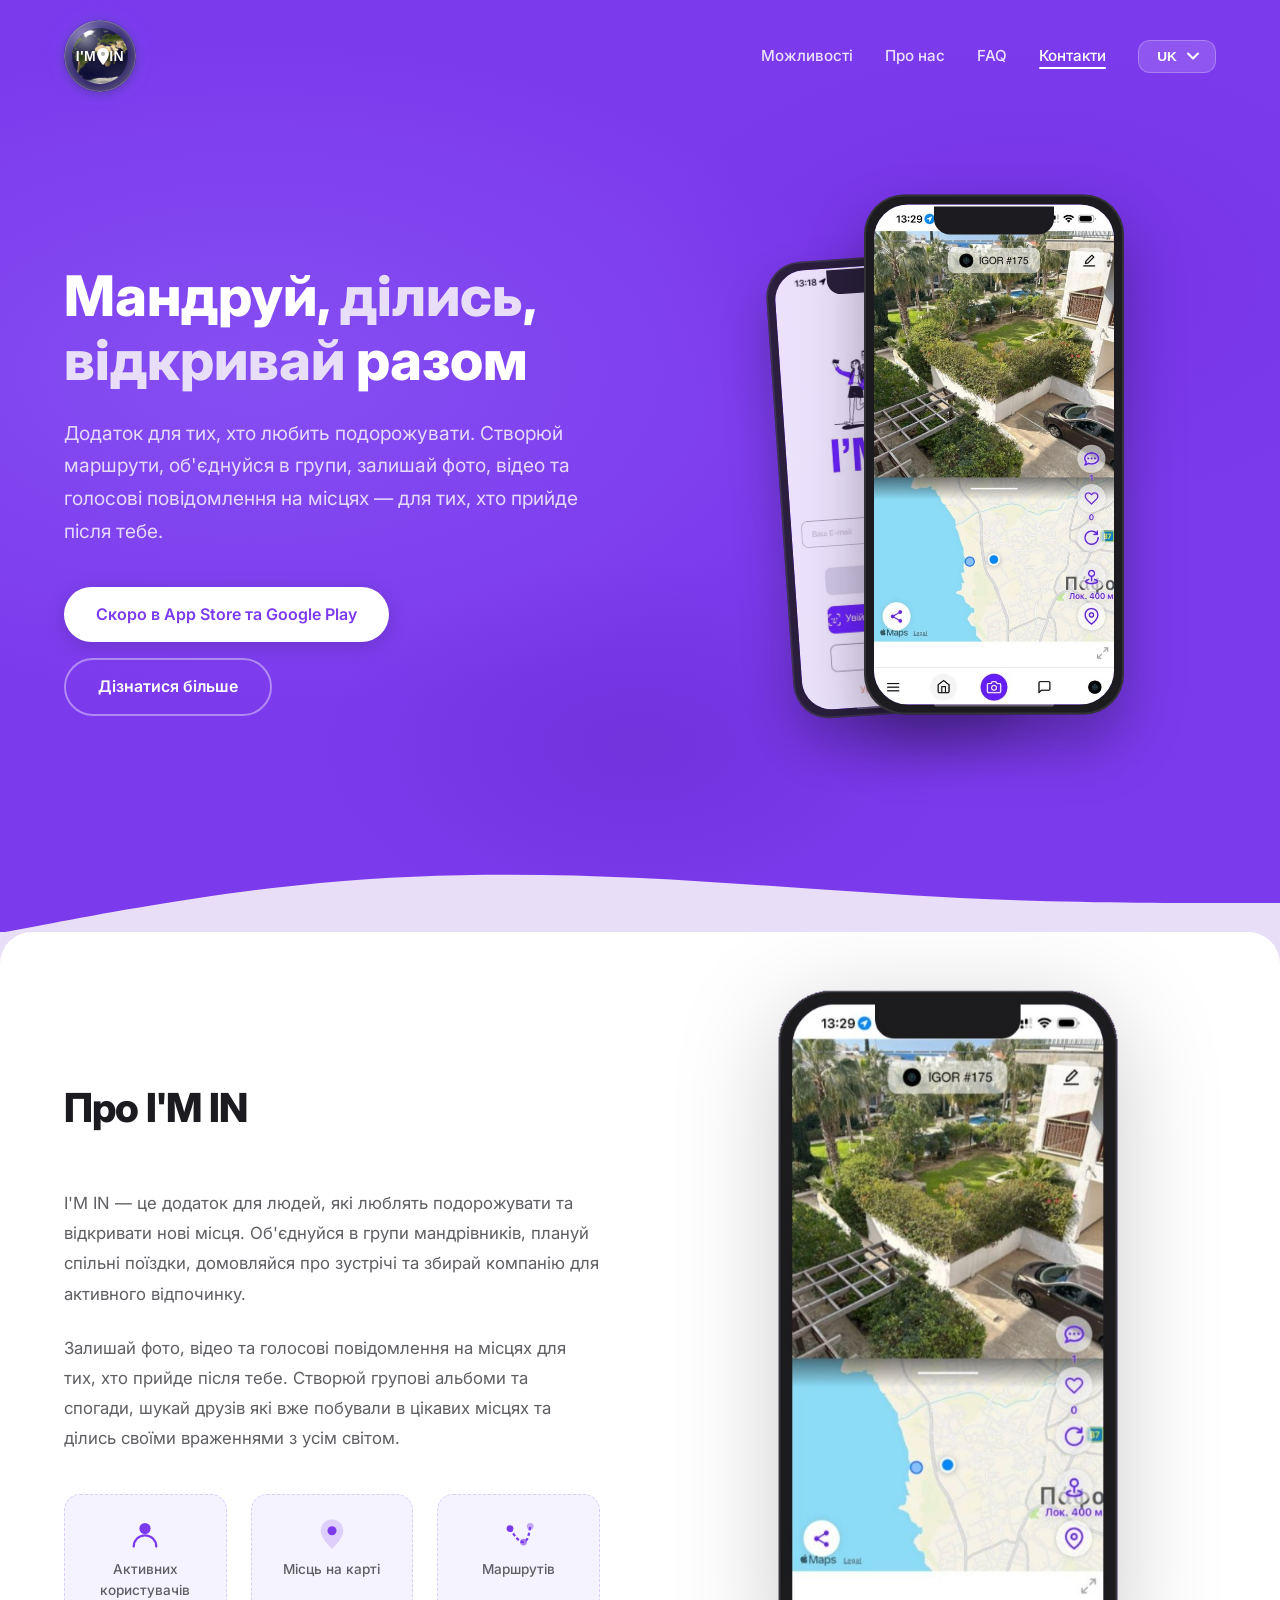
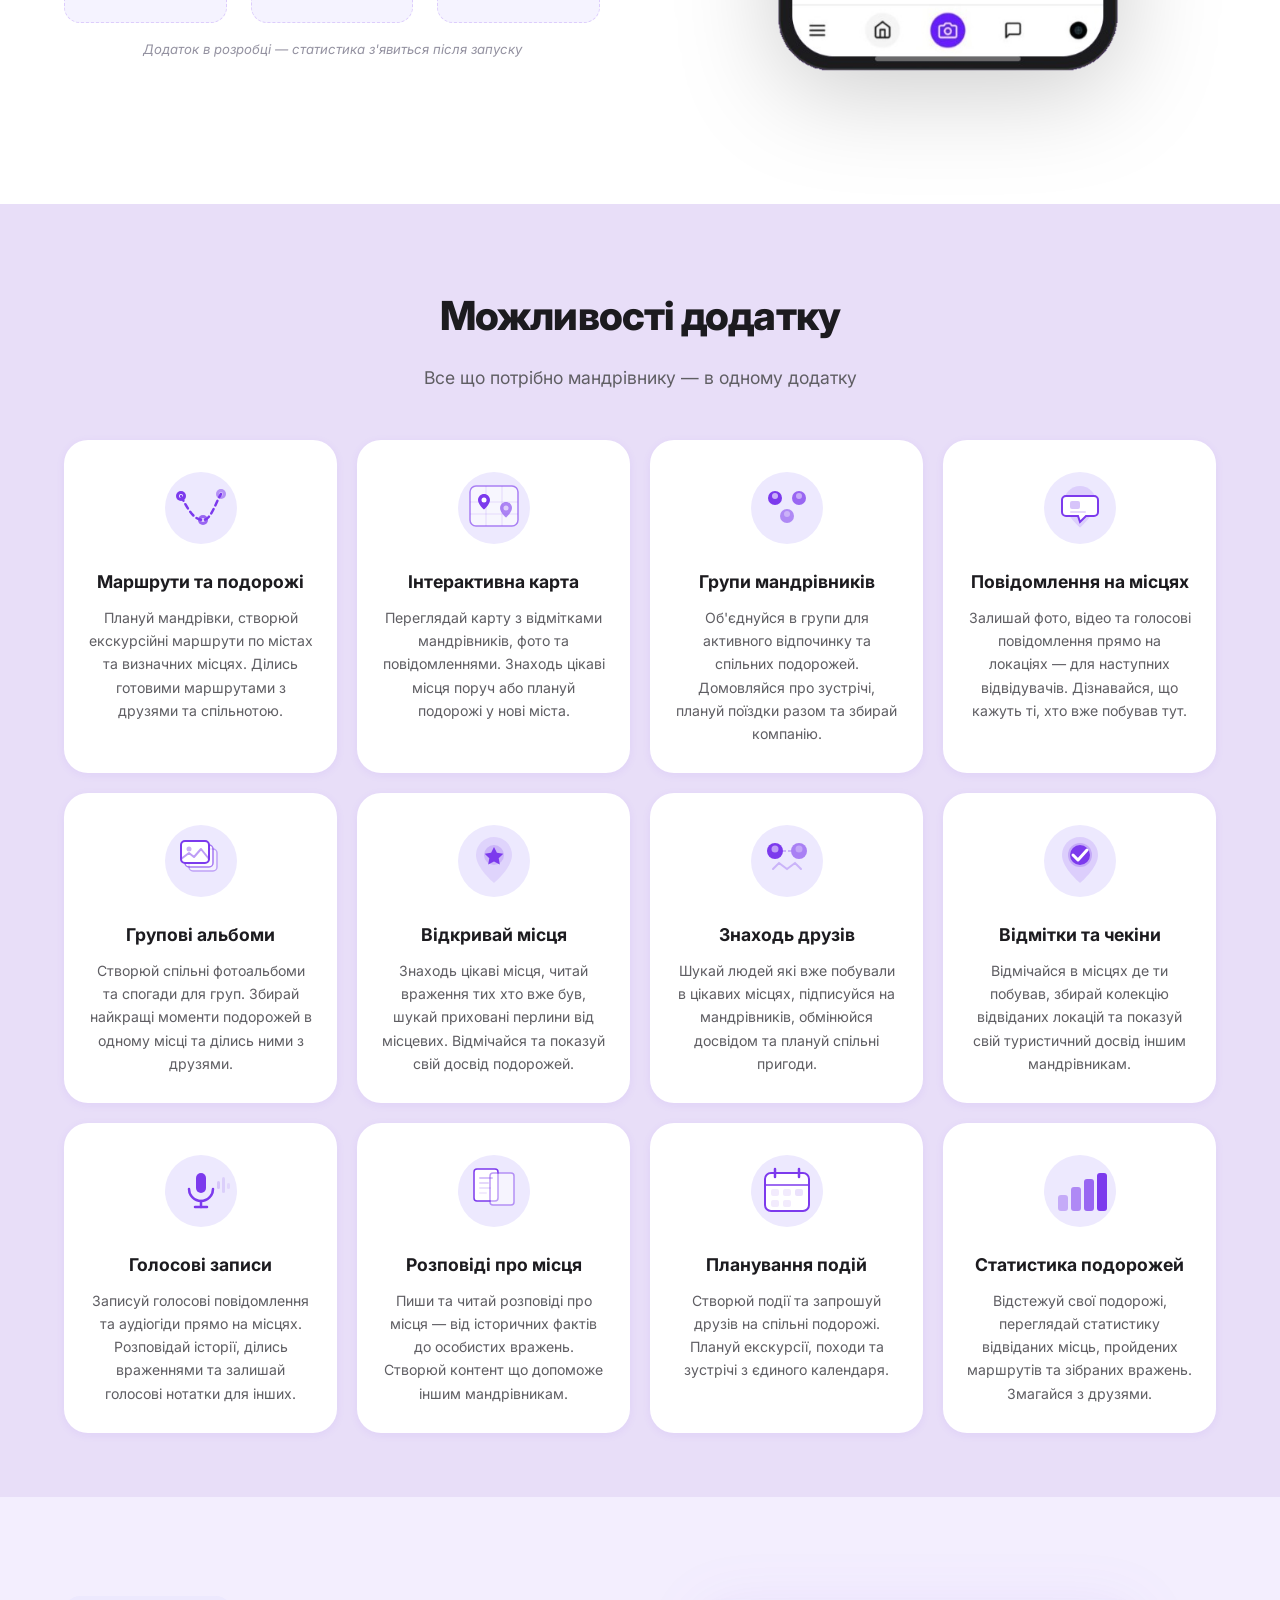
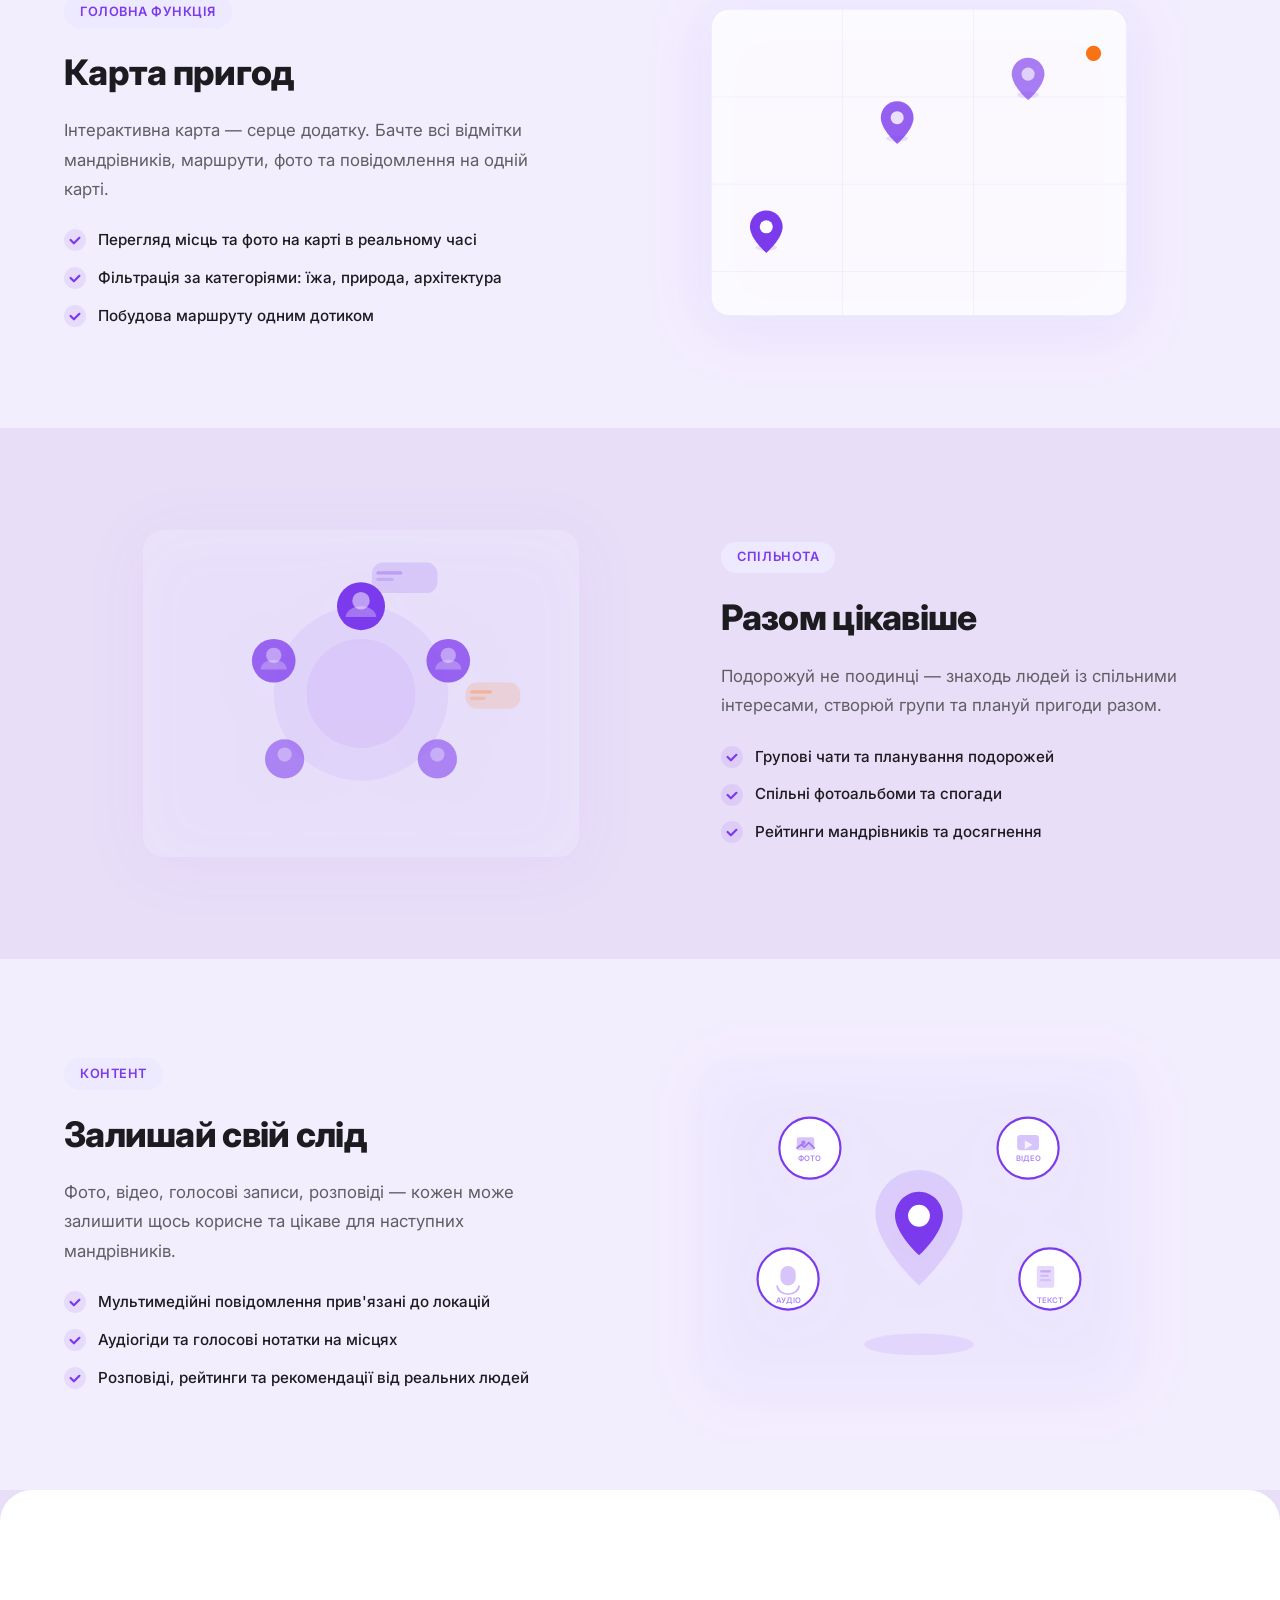
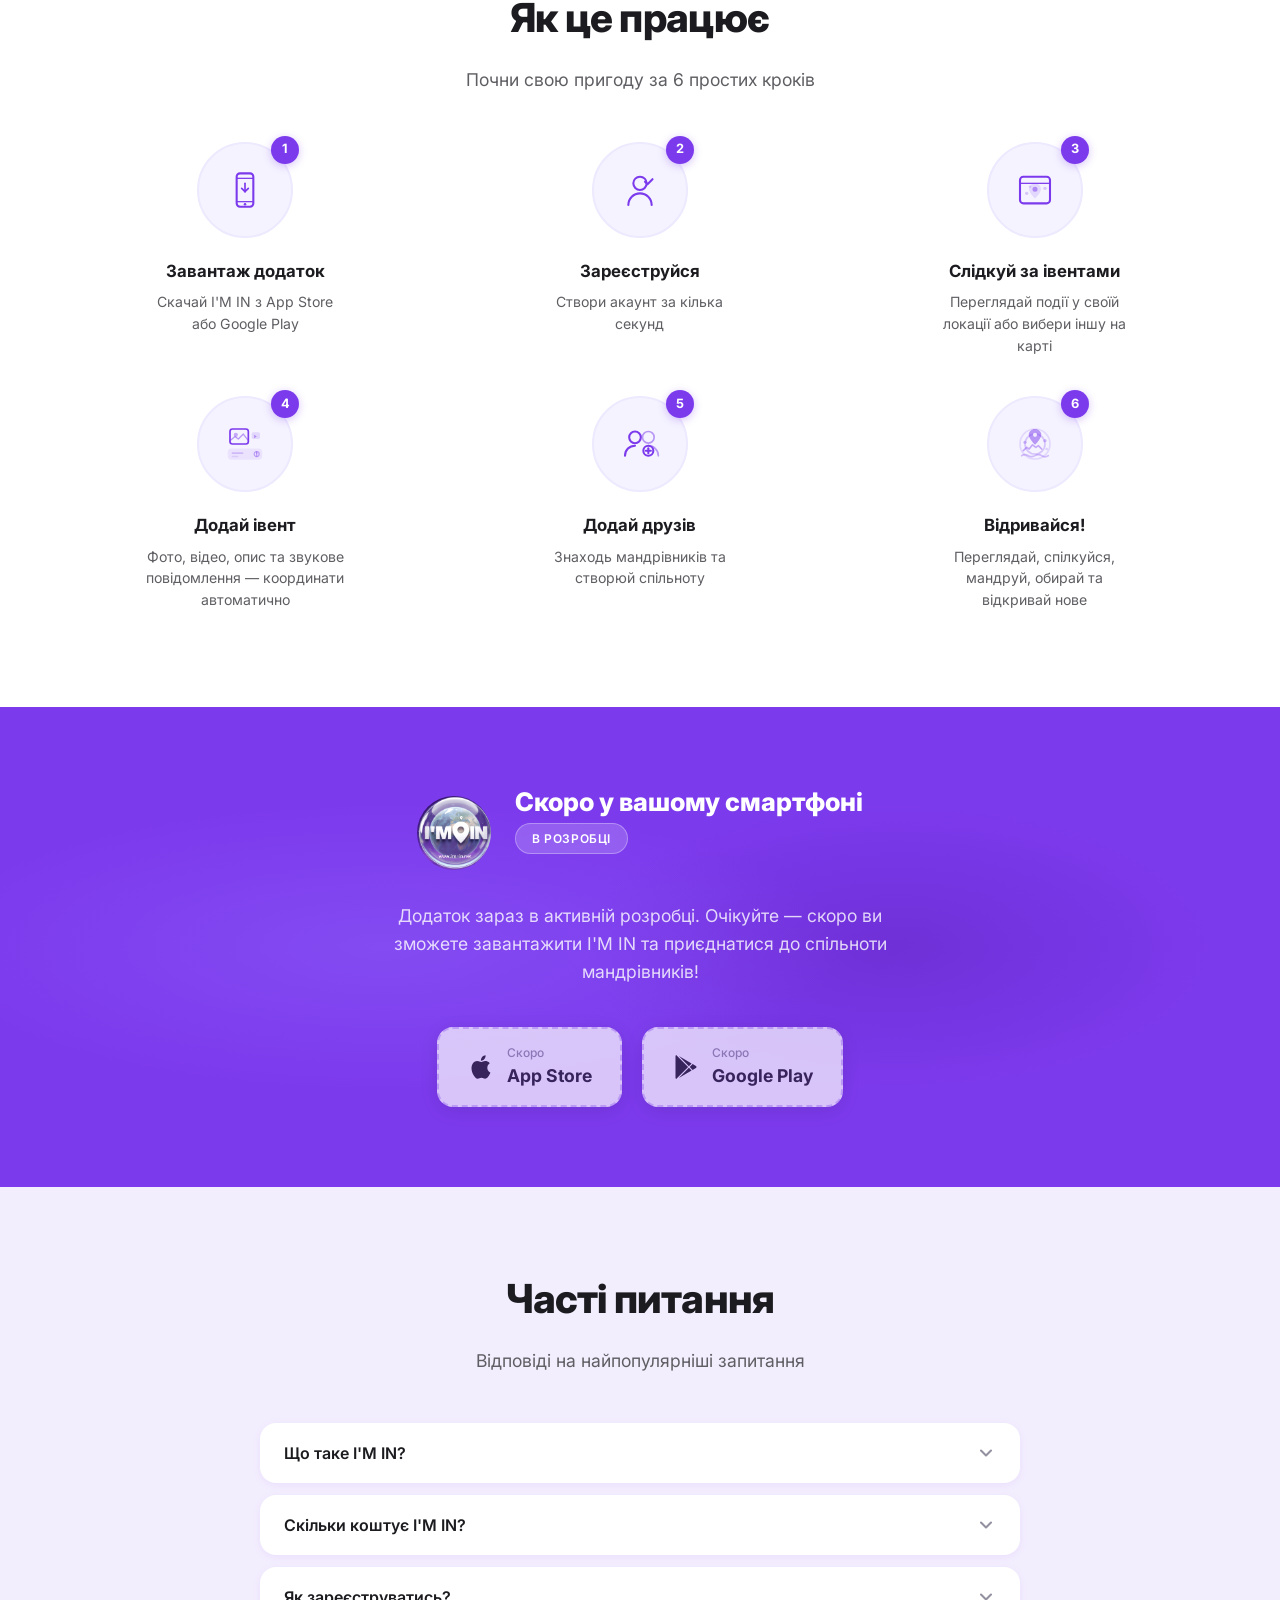
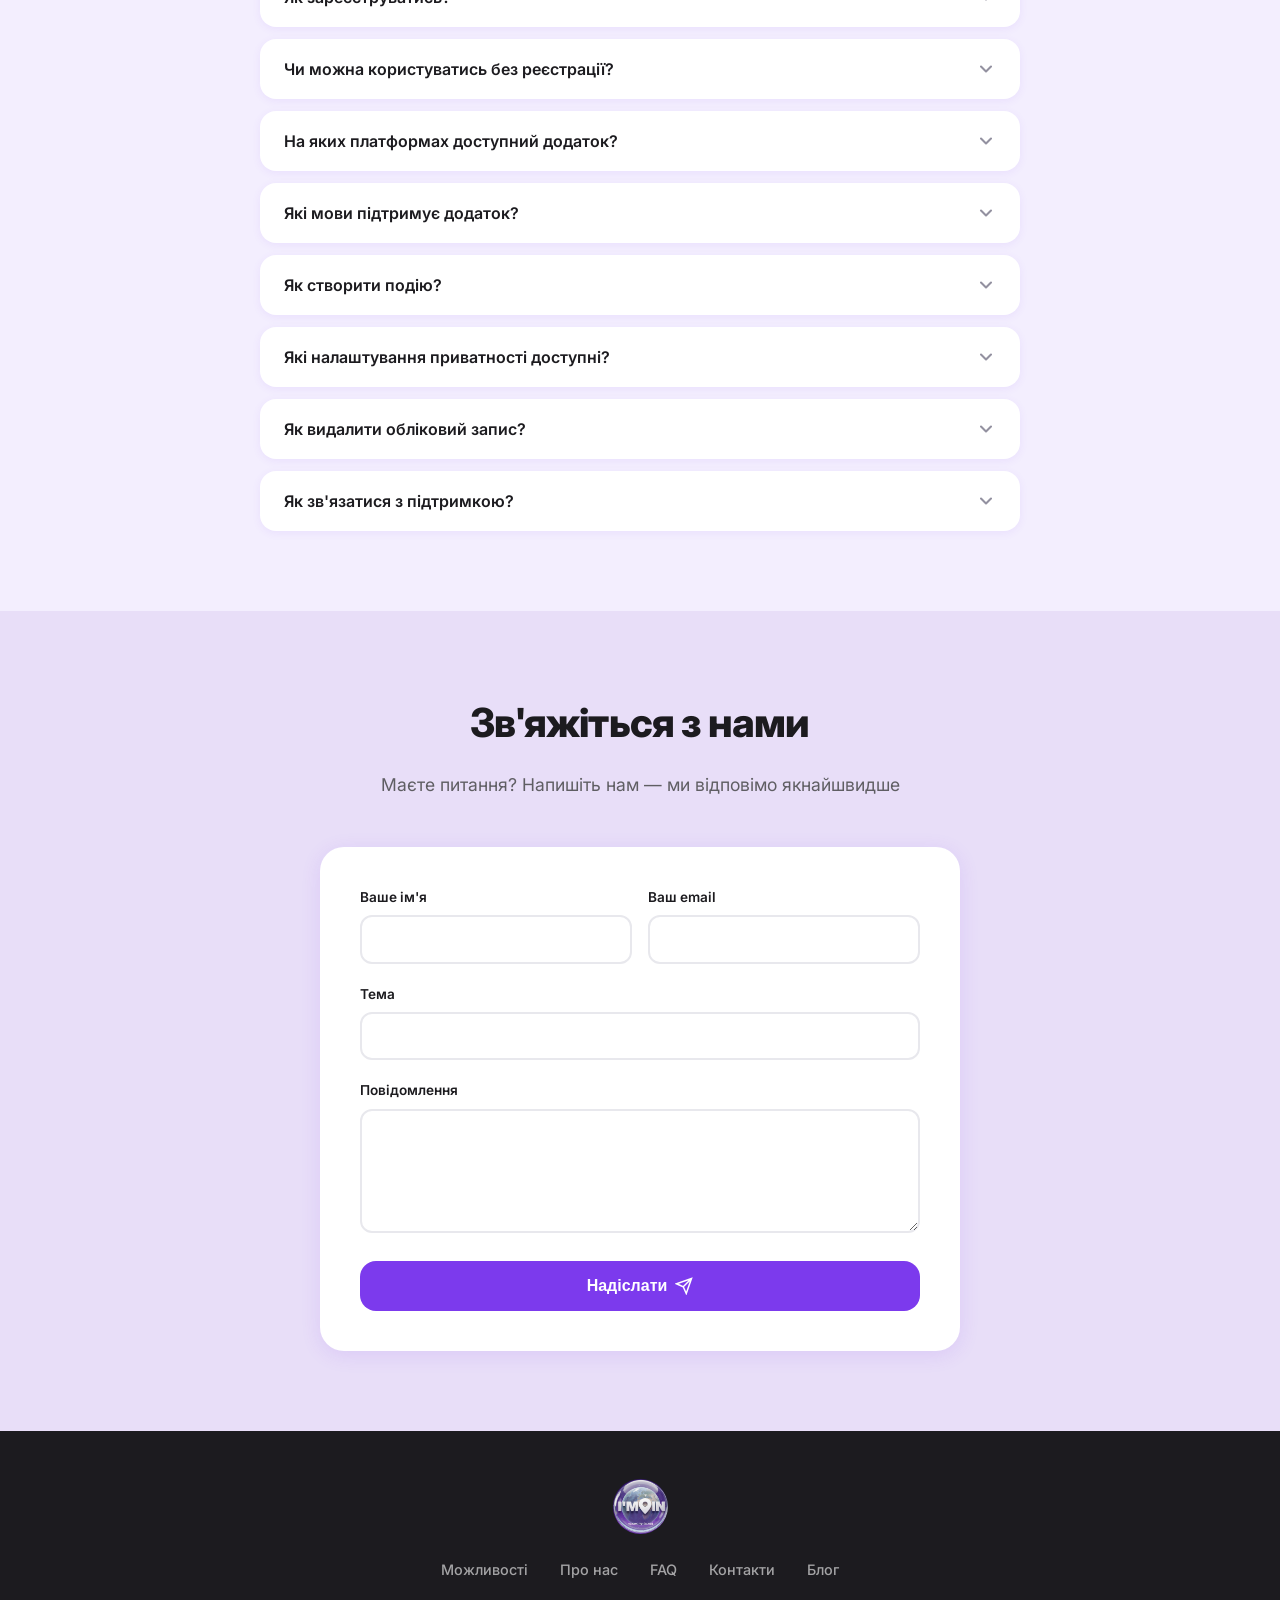
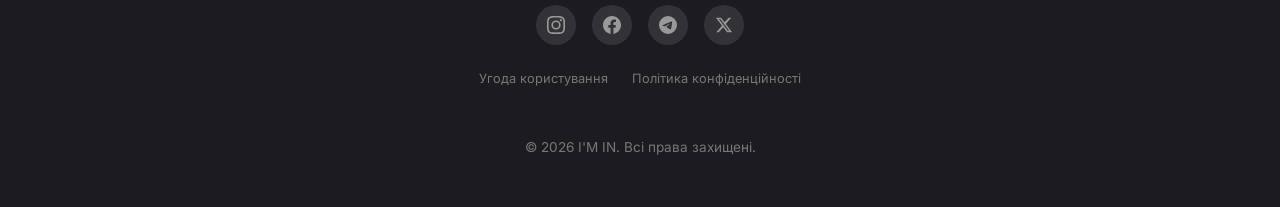
==== index.html @ 287177ee "Initial commit — I'M IN website (im-in.net) Static promotional website with 7-language support, blog" ====
<!DOCTYPE html>
<html lang="uk">
<head>
    <meta charset="UTF-8">
    <meta name="viewport" content="width=device-width, initial-scale=1.0">
    <meta name="description" content="I'M IN - додаток для мандрівників: створюй маршрути, об'єднуйся в групи, залишай фото, відео та голосові повідомлення на місцях, ділись враженнями та знаходь друзів">
    <title>I'M IN - Додаток для мандрівників та дослідників</title>
    <link rel="icon" type="image/svg+xml" href="favicon.svg">
    <link rel="icon" type="image/png" sizes="128x128" href="favicon.png">
    <link rel="apple-touch-icon" href="favicon.png">
    <link rel="canonical" href="https://www.im-in.net/">
    <link rel="manifest" href="manifest.json">

    <!-- Open Graph -->
    <meta property="og:type" content="website">
    <meta property="og:url" content="https://www.im-in.net/">
    <meta property="og:title" content="I'M IN — Додаток для мандрівників та дослідників">
    <meta property="og:description" content="Створюй маршрути, об'єднуйся в групи, залишай фото, відео та голосові повідомлення на місцях — для тих, хто прийде після тебе.">
    <meta property="og:image" content="https://www.im-in.net/logo-imin.png">
    <meta property="og:locale" content="uk_UA">

    <!-- Twitter Card -->
    <meta name="twitter:card" content="summary_large_image">
    <meta name="twitter:title" content="I'M IN — Додаток для мандрівників">
    <meta name="twitter:description" content="Створюй маршрути, залишай повідомлення на місцях, знаходь друзів-мандрівників">
    <meta name="twitter:image" content="https://www.im-in.net/logo-imin.png">

    <!-- hreflang -->
    <link rel="alternate" hreflang="uk" href="https://www.im-in.net/">
    <link rel="alternate" hreflang="en" href="https://www.im-in.net/">
    <link rel="alternate" hreflang="fr" href="https://www.im-in.net/">
    <link rel="alternate" hreflang="es" href="https://www.im-in.net/">
    <link rel="alternate" hreflang="de" href="https://www.im-in.net/">
    <link rel="alternate" hreflang="it" href="https://www.im-in.net/">
    <link rel="alternate" hreflang="el" href="https://www.im-in.net/">
    <link rel="alternate" hreflang="x-default" href="https://www.im-in.net/">

    <!-- JSON-LD Structured Data -->
    <script type="application/ld+json">
    {
        "@context": "https://schema.org",
        "@type": "MobileApplication",
        "name": "I'M IN",
        "description": "Mobile app for travelers: create routes, join groups, leave photos, videos and voice messages at locations",
        "url": "https://www.im-in.net",
        "applicationCategory": "TravelApplication",
        "operatingSystem": "iOS, Android",
        "offers": {
            "@type": "Offer",
            "price": "0",
            "priceCurrency": "USD"
        },
        "author": {
            "@type": "Person",
            "name": "Kravchenko Igor Oleksandrovych",
            "url": "https://www.im-in.net"
        },
        "inLanguage": ["uk", "en", "fr", "es", "de", "it", "el"]
    }
    </script>

    <link rel="stylesheet" href="styles.css">
    <link rel="preconnect" href="https://fonts.googleapis.com">
    <link rel="preconnect" href="https://fonts.gstatic.com" crossorigin>
    <link href="https://fonts.googleapis.com/css2?family=Inter:wght@300;400;500;600;700;800;900&family=Nunito:wght@900&display=swap" rel="stylesheet">
</head>
<body>
    <!-- Splash / Hero -->
    <section class="splash-hero">
        <div class="splash-bg"></div>
        <div class="container">
            <nav class="navbar">
                <div class="nav-content">
                    <a href="#" class="logo">
                        <div class="logo-globe" aria-label="I'M IN">
                            <div class="logo-earth"></div>
                            <div class="logo-overlay">
                                <span class="logo-text">I'M<svg class="logo-pin" viewBox="0 0 18 26" fill="none"><path d="M9 0C4 0 0 4 0 9c0 6.8 9 17 9 17s9-10.2 9-17C18 4 14 0 9 0z" fill="white"/><circle cx="9" cy="9" r="3.2" fill="rgba(0,0,0,0.3)"/></svg>IN</span>
                            </div>
                        </div>
                    </a>
                    <div class="nav-right">
                        <ul class="nav-menu">
                            <li><a href="#features" data-translate="nav.features">Можливості</a></li>
                            <li><a href="#about" data-translate="nav.about">Про нас</a></li>
                            <li><a href="#faq">FAQ</a></li>
                            <li><a href="#contact" data-translate="nav.contact">Контакти</a></li>
                        </ul>
                        <div class="language-selector">
                            <button class="language-btn" aria-label="Select language">
                                <span class="current-language">UK</span>
                                <span class="language-arrow">
                                    <svg width="12" height="8" viewBox="0 0 12 8" fill="none"><path d="M1 1.5L6 6.5L11 1.5" stroke="currentColor" stroke-width="2" stroke-linecap="round" stroke-linejoin="round"/></svg>
                                </span>
                            </button>
                            <div class="language-dropdown">
                                <button data-lang="uk" class="language-option active">Українська</button>
                                <button data-lang="en" class="language-option">English</button>
                                <button data-lang="fr" class="language-option">Français</button>
                                <button data-lang="es" class="language-option">Español</button>
                                <button data-lang="de" class="language-option">Deutsch</button>
                                <button data-lang="it" class="language-option">Italiano</button>
                                <button data-lang="el" class="language-option">Ελληνικά</button>
                            </div>
                        </div>
                        <button class="mobile-menu-toggle" aria-label="Toggle menu">
                            <span></span>
                            <span></span>
                            <span></span>
                        </button>
                    </div>
                </div>
            </nav>

            <div class="hero-content">
                <div class="hero-left">
                    <h1 class="hero-title" data-translate="hero.title">
                        Мандруй, <span class="highlight">ділись</span>, <span class="highlight">відкривай</span> разом
                    </h1>
                    <p class="hero-subtitle" data-translate="hero.subtitle">
                        Додаток для тих, хто любить подорожувати. Створюй маршрути, об'єднуйся в групи, залишай фото, відео та голосові повідомлення на місцях — для тих, хто прийде після тебе.
                    </p>
                    <div class="hero-buttons">
                        <a href="#download" class="btn btn-primary" data-translate="hero.downloadBtn">Скоро в App Store та Google Play</a>
                        <a href="#features" class="btn btn-outline" data-translate="hero.learnMoreBtn">Дізнатися більше</a>
                    </div>
                </div>
                <div class="hero-right">
                    <div class="hero-phones" data-parallax="hero">
                        <div class="phone-mockup phone-back">
                            <div class="phone-frame">
                                <div class="phone-notch"></div>
                                <div class="phone-screen">
                                    <img src="app-login.png" alt="I'M IN - вхід" class="screen-img">
                                </div>
                                <div class="phone-home-bar"></div>
                            </div>
                        </div>
                        <div class="phone-mockup phone-front">
                            <div class="phone-frame">
                                <div class="phone-notch"></div>
                                <div class="phone-screen">
                                    <img src="app-map.png" alt="I'M IN - карта з фото" class="screen-img">
                                </div>
                                <div class="phone-home-bar"></div>
                            </div>
                        </div>
                    </div>
                </div>
            </div>
        </div>
        <div class="hero-wave">
            <svg viewBox="0 0 1440 120" fill="none" xmlns="http://www.w3.org/2000/svg" preserveAspectRatio="none">
                <path d="M0 120L60 105C120 90 240 60 360 45C480 30 600 30 720 37.5C840 45 960 60 1080 67.5C1200 75 1320 75 1380 75L1440 75V120H1380C1320 120 1200 120 1080 120C960 120 840 120 720 120C600 120 480 120 360 120C240 120 120 120 60 120H0Z" fill="var(--bg-lavender)"/>
            </svg>
        </div>
    </section>

    <!-- About Section -->
    <section id="about" class="about">
        <div class="container">
            <div class="about-content">
                <div class="about-text">
                    <h2 class="section-title section-title--left" data-translate="about.title">Про I'M IN</h2>
                    <p class="about-description" data-translate="about.description1">
                        I'M IN — це додаток для людей, які люблять подорожувати та відкривати нові місця. Об'єднуйся в групи мандрівників, плануй спільні поїздки, домовляйся про зустрічі та збирай компанію для активного відпочинку.
                    </p>
                    <p class="about-description" data-translate="about.description2">
                        Залишай фото, відео та голосові повідомлення на місцях для тих, хто прийде після тебе. Створюй групові альбоми та спогади, шукай друзів які вже побували в цікавих місцях та ділись своїми враженнями з усім світом.
                    </p>
                    <div class="stats">
                        <div class="stat-item stat-item--soon">
                            <div class="stat-icon">
                                <svg viewBox="0 0 32 32" fill="none"><circle cx="16" cy="12" r="5" fill="var(--primary)"/><path d="M6 28c0-5.5 4.5-10 10-10s10 4.5 10 10" stroke="var(--primary)" stroke-width="2" fill="none" stroke-linecap="round"/></svg>
                            </div>
                            <div class="stat-label" data-translate="about.stats.users">Активних користувачів</div>
                        </div>
                        <div class="stat-item stat-item--soon">
                            <div class="stat-icon">
                                <svg viewBox="0 0 32 32" fill="none"><path d="M16 4c-5.5 0-10 4.5-10 10 0 7.3 10 16 10 16s10-8.7 10-16c0-5.5-4.5-10-10-10z" fill="var(--primary)" opacity="0.2"/><circle cx="16" cy="14" r="4" fill="var(--primary)"/></svg>
                            </div>
                            <div class="stat-label" data-translate="about.stats.events">Місць на карті</div>
                        </div>
                        <div class="stat-item stat-item--soon">
                            <div class="stat-icon">
                                <svg viewBox="0 0 32 32" fill="none"><circle cx="8" cy="12" r="3" fill="var(--primary)"/><circle cx="20" cy="24" r="3" fill="var(--primary)" opacity="0.6"/><circle cx="26" cy="10" r="3" fill="var(--primary)" opacity="0.4"/><path d="M8 12 C13 20 16 24 20 24 C24 24 25 16 26 10" stroke="var(--primary)" stroke-width="2" stroke-dasharray="3 2" fill="none"/></svg>
                            </div>
                            <div class="stat-label" data-translate="about.stats.groups">Маршрутів</div>
                        </div>
                    </div>
                    <p class="stats-note" data-translate="about.stats.note">Додаток в розробці — статистика з'явиться після запуску</p>
                </div>
                <div class="about-visual" data-parallax="about">
                    <img src="app-phone-nobg.png" alt="I'M IN - додаток" class="about-hero-img">
                </div>
            </div>
        </div>
    </section>

    <!-- Features Section -->
    <section id="features" class="features">
        <div class="container">
            <h2 class="section-title" data-translate="features.title">Можливості додатку</h2>
            <p class="section-subtitle" data-translate="features.subtitle">Все що потрібно мандрівнику — в одному додатку</p>
            <div class="features-grid">
                <!-- 1. Routes -->
                <div class="feature-card">
                    <div class="feature-icon">
                        <svg viewBox="0 0 80 80" fill="none">
                            <circle class="ic-bg" cx="40" cy="40" r="36" fill="var(--primary-light)"/>
                            <circle class="ic-pin ic-pin-1" cx="20" cy="28" r="5" fill="var(--primary)"/>
                            <circle class="ic-dot" cx="20" cy="28" r="2" fill="white"/>
                            <circle class="ic-pin ic-pin-2" cx="42" cy="52" r="5" fill="var(--primary)" opacity="0.75"/>
                            <circle class="ic-dot" cx="42" cy="52" r="2" fill="white" opacity="0.75"/>
                            <circle class="ic-pin ic-pin-3" cx="60" cy="26" r="5" fill="var(--primary)" opacity="0.5"/>
                            <circle class="ic-dot" cx="60" cy="26" r="2" fill="white" opacity="0.5"/>
                            <path class="ic-route" d="M20 28 C28 44, 34 52, 42 52 C50 52, 54 36, 60 26" stroke="var(--primary)" stroke-width="2.5" stroke-dasharray="5 4" fill="none" stroke-linecap="round"/>
                            <path class="ic-flag" d="M58 20v-6h8l-3 3 3 3h-8" fill="var(--accent)" opacity="0"/>
                        </svg>
                    </div>
                    <h3 class="feature-title" data-translate="features.routes.title">Маршрути та подорожі</h3>
                    <p class="feature-description" data-translate="features.routes.description">Плануй мандрівки, створюй екскурсійні маршрути по містах та визначних місцях. Ділись готовими маршрутами з друзями та спільнотою.</p>
                </div>
                <!-- 2. Interactive Map -->
                <div class="feature-card">
                    <div class="feature-icon">
                        <svg viewBox="0 0 80 80" fill="none">
                            <circle class="ic-bg" cx="40" cy="40" r="36" fill="var(--primary-light)"/>
                            <rect class="ic-map-bg" x="16" y="18" width="48" height="40" rx="6" fill="white" stroke="var(--primary)" stroke-width="1.5" opacity="0.6"/>
                            <line x1="32" y1="18" x2="32" y2="58" stroke="var(--primary)" stroke-width="1" opacity="0.15"/>
                            <line x1="48" y1="18" x2="48" y2="58" stroke="var(--primary)" stroke-width="1" opacity="0.15"/>
                            <line x1="16" y1="34" x2="64" y2="34" stroke="var(--primary)" stroke-width="1" opacity="0.15"/>
                            <line x1="16" y1="46" x2="64" y2="46" stroke="var(--primary)" stroke-width="1" opacity="0.15"/>
                            <path class="ic-pin-drop" d="M30 26c-3.3 0-6 2.7-6 6 0 4.4 6 9.6 6 9.6s6-5.2 6-9.6c0-3.3-2.7-6-6-6z" fill="var(--primary)"/>
                            <circle cx="30" cy="32" r="2.5" fill="white"/>
                            <path class="ic-pin-drop ic-pin-d2" d="M52 34c-3.3 0-6 2.7-6 6 0 4.4 6 9.6 6 9.6s6-5.2 6-9.6c0-3.3-2.7-6-6-6z" fill="var(--primary)" opacity="0.6"/>
                            <circle cx="52" cy="40" r="2.5" fill="white" opacity="0.6"/>
                            <circle class="ic-pulse" cx="40" cy="42" r="3" fill="var(--accent)" opacity="0"/>
                            <circle class="ic-pulse-ring" cx="40" cy="42" r="3" fill="none" stroke="var(--accent)" stroke-width="1.5" opacity="0"/>
                        </svg>
                    </div>
                    <h3 class="feature-title" data-translate="features.map.title">Інтерактивна карта</h3>
                    <p class="feature-description" data-translate="features.map.description">Переглядай карту з відмітками мандрівників, фото та повідомленнями. Знаходь цікаві місця поруч або плануй подорожі у нові міста.</p>
                </div>
                <!-- 3. Groups -->
                <div class="feature-card">
                    <div class="feature-icon">
                        <svg viewBox="0 0 80 80" fill="none">
                            <circle class="ic-bg" cx="40" cy="40" r="36" fill="var(--primary-light)"/>
                            <circle class="ic-avatar ic-av-1" cx="28" cy="30" r="7" fill="var(--primary)"/>
                            <circle cx="28" cy="28" r="3" fill="white" opacity="0.6"/>
                            <circle class="ic-avatar ic-av-2" cx="52" cy="30" r="7" fill="var(--primary)" opacity="0.75"/>
                            <circle cx="52" cy="28" r="3" fill="white" opacity="0.45"/>
                            <circle class="ic-avatar ic-av-3" cx="40" cy="48" r="7" fill="var(--primary)" opacity="0.55"/>
                            <circle cx="40" cy="46" r="3" fill="white" opacity="0.35"/>
                            <path class="ic-link" d="M33 35 L37 43" stroke="var(--primary)" stroke-width="1.5" opacity="0" stroke-dasharray="2 2"/>
                            <path class="ic-link" d="M47 35 L43 43" stroke="var(--primary)" stroke-width="1.5" opacity="0" stroke-dasharray="2 2"/>
                            <path class="ic-link" d="M35 30 L45 30" stroke="var(--primary)" stroke-width="1.5" opacity="0" stroke-dasharray="2 2"/>
                        </svg>
                    </div>
                    <h3 class="feature-title" data-translate="features.groups.title">Групи мандрівників</h3>
                    <p class="feature-description" data-translate="features.groups.description">Об'єднуйся в групи для активного відпочинку та спільних подорожей. Домовляйся про зустрічі, плануй поїздки разом та збирай компанію.</p>
                </div>
                <!-- 4. Location Messages -->
                <div class="feature-card">
                    <div class="feature-icon">
                        <svg viewBox="0 0 80 80" fill="none">
                            <circle class="ic-bg" cx="40" cy="40" r="36" fill="var(--primary-light)"/>
                            <path d="M40 18c-8.8 0-16 7.2-16 16 0 11.7 16 25.6 16 25.6s16-13.9 16-25.6c0-8.8-7.2-16-16-16z" fill="var(--primary)" opacity="0.15"/>
                            <path class="ic-bubble" d="M26 28 h28 a4 4 0 0 1 4 4 v12 a4 4 0 0 1-4 4 h-8 l-6 6 l-2-6 h-12 a4 4 0 0 1-4-4 v-12 a4 4 0 0 1 4-4z" fill="white" stroke="var(--primary)" stroke-width="2"/>
                            <rect class="ic-media ic-m1" x="30" y="33" width="10" height="8" rx="2" fill="var(--primary)" opacity="0.3"/>
                            <circle class="ic-media ic-m2" cx="50" cy="37" r="4.5" fill="var(--primary)" opacity="0"/>
                            <path class="ic-media ic-m3" d="M48 35 l5 2.5 -5 2.5z" fill="white" opacity="0"/>
                            <rect class="ic-media ic-m4" x="30" y="43" width="16" height="2" rx="1" fill="var(--primary)" opacity="0.2"/>
                        </svg>
                    </div>
                    <h3 class="feature-title" data-translate="features.messages.title">Повідомлення на місцях</h3>
                    <p class="feature-description" data-translate="features.messages.description">Залишай фото, відео та голосові повідомлення прямо на локаціях — для наступних відвідувачів. Дізнавайся, що кажуть ті, хто вже побував тут.</p>
                </div>
                <!-- 5. Group Albums -->
                <div class="feature-card">
                    <div class="feature-icon">
                        <svg viewBox="0 0 80 80" fill="none">
                            <circle class="ic-bg" cx="40" cy="40" r="36" fill="var(--primary-light)"/>
                            <rect class="ic-photo ic-ph-3" x="28" y="28" width="28" height="22" rx="4" fill="white" stroke="var(--primary)" stroke-width="1.5" opacity="0.4"/>
                            <rect class="ic-photo ic-ph-2" x="24" y="24" width="28" height="22" rx="4" fill="white" stroke="var(--primary)" stroke-width="1.5" opacity="0.65"/>
                            <rect class="ic-photo ic-ph-1" x="20" y="20" width="28" height="22" rx="4" fill="white" stroke="var(--primary)" stroke-width="2"/>
                            <circle cx="28" cy="28" r="2.5" fill="var(--primary)" opacity="0.4"/>
                            <path d="M20 38 l8-6 5 4 7-8 8 10" stroke="var(--primary)" stroke-width="2" fill="none" stroke-linecap="round" stroke-linejoin="round" opacity="0.5"/>
                            <circle class="ic-badge" cx="54" cy="20" r="7" fill="var(--accent)" opacity="0"/>
                            <text class="ic-badge-text" x="54" y="24" text-anchor="middle" fill="white" font-size="10" font-weight="700" opacity="0">+5</text>
                        </svg>
                    </div>
                    <h3 class="feature-title" data-translate="features.albums.title">Групові альбоми</h3>
                    <p class="feature-description" data-translate="features.albums.description">Створюй спільні фотоальбоми та спогади для груп. Збирай найкращі моменти подорожей в одному місці та ділись ними з друзями.</p>
                </div>
                <!-- 6. Discover Places -->
                <div class="feature-card">
                    <div class="feature-icon">
                        <svg viewBox="0 0 80 80" fill="none">
                            <circle class="ic-bg" cx="40" cy="40" r="36" fill="var(--primary-light)"/>
                            <path d="M40 16c-10 0-18 8-18 18 0 13.2 18 28 18 28s18-14.8 18-28c0-10-8-18-18-18z" fill="var(--primary)" opacity="0.12"/>
                            <circle cx="40" cy="34" r="10" fill="var(--primary)" opacity="0.2"/>
                            <path class="ic-star" d="M40 26 l2.9 5.8 6.4 0.9 -4.6 4.5 1.1 6.4 -5.8-3 -5.8 3 1.1-6.4 -4.6-4.5 6.4-0.9z" fill="var(--primary)"/>
                            <circle class="ic-sparkle ic-sp-1" cx="56" cy="24" r="1.5" fill="var(--accent)" opacity="0"/>
                            <circle class="ic-sparkle ic-sp-2" cx="24" cy="22" r="1" fill="var(--accent)" opacity="0"/>
                            <circle class="ic-sparkle ic-sp-3" cx="58" cy="42" r="1.2" fill="var(--accent)" opacity="0"/>
                        </svg>
                    </div>
                    <h3 class="feature-title" data-translate="features.places.title">Відкривай місця</h3>
                    <p class="feature-description" data-translate="features.places.description">Знаходь цікаві місця, читай враження тих хто вже був, шукай приховані перлини від місцевих. Відмічайся та показуй свій досвід подорожей.</p>
                </div>
                <!-- 7. Find Friends -->
                <div class="feature-card">
                    <div class="feature-icon">
                        <svg viewBox="0 0 80 80" fill="none">
                            <circle class="ic-bg" cx="40" cy="40" r="36" fill="var(--primary-light)"/>
                            <circle class="ic-person ic-p1" cx="28" cy="30" r="8" fill="var(--primary)"/>
                            <circle cx="28" cy="28" r="3.5" fill="white" opacity="0.5"/>
                            <circle class="ic-person ic-p2" cx="52" cy="30" r="8" fill="var(--primary)" opacity="0.6"/>
                            <circle cx="52" cy="28" r="3.5" fill="white" opacity="0.3"/>
                            <path class="ic-connect" d="M36 30 h8" stroke="var(--primary)" stroke-width="2" stroke-dasharray="3 2" opacity="0.3"/>
                            <circle class="ic-heart-bg" cx="40" cy="30" r="5" fill="var(--accent)" opacity="0"/>
                            <path class="ic-handshake" d="M26 48 L32 42 L40 48 L48 42 L54 48" stroke="var(--primary)" stroke-width="2" fill="none" stroke-linecap="round" opacity="0.3"/>
                        </svg>
                    </div>
                    <h3 class="feature-title" data-translate="features.friends.title">Знаходь друзів</h3>
                    <p class="feature-description" data-translate="features.friends.description">Шукай людей які вже побували в цікавих місцях, підписуйся на мандрівників, обмінюйся досвідом та плануй спільні пригоди.</p>
                </div>
                <!-- 8. Check-ins -->
                <div class="feature-card">
                    <div class="feature-icon">
                        <svg viewBox="0 0 80 80" fill="none">
                            <circle class="ic-bg" cx="40" cy="40" r="36" fill="var(--primary-light)"/>
                            <path d="M40 16c-10 0-18 8-18 18 0 13.2 18 28 18 28s18-14.8 18-28c0-10-8-18-18-18z" fill="var(--primary)" opacity="0.15"/>
                            <circle cx="40" cy="34" r="12" fill="var(--primary)" opacity="0.25"/>
                            <circle class="ic-check-circle" cx="40" cy="34" r="10" fill="var(--primary)"/>
                            <path class="ic-checkmark" d="M33 34 l5 5 l9-10" stroke="white" stroke-width="3" stroke-linecap="round" stroke-linejoin="round" fill="none"/>
                            <circle class="ic-ripple-1" cx="40" cy="34" r="10" fill="none" stroke="var(--primary)" stroke-width="1.5" opacity="0"/>
                            <circle class="ic-ripple-2" cx="40" cy="34" r="10" fill="none" stroke="var(--primary)" stroke-width="1" opacity="0"/>
                        </svg>
                    </div>
                    <h3 class="feature-title" data-translate="features.checkin.title">Відмітки та чекіни</h3>
                    <p class="feature-description" data-translate="features.checkin.description">Відмічайся в місцях де ти побував, збирай колекцію відвіданих локацій та показуй свій туристичний досвід іншим мандрівникам.</p>
                </div>
                <!-- 9. Voice Messages -->
                <div class="feature-card">
                    <div class="feature-icon">
                        <svg viewBox="0 0 80 80" fill="none">
                            <circle class="ic-bg" cx="40" cy="40" r="36" fill="var(--primary-light)"/>
                            <rect class="ic-mic" x="35" y="22" width="10" height="20" rx="5" fill="var(--primary)"/>
                            <path d="M28 38 a12 12 0 0 0 24 0" stroke="var(--primary)" stroke-width="2.5" fill="none" stroke-linecap="round"/>
                            <line x1="40" y1="50" x2="40" y2="56" stroke="var(--primary)" stroke-width="2.5" stroke-linecap="round"/>
                            <line x1="34" y1="56" x2="46" y2="56" stroke="var(--primary)" stroke-width="2.5" stroke-linecap="round"/>
                            <rect class="ic-wave ic-w1" x="56" y="30" width="3" height="8" rx="1.5" fill="var(--primary)" opacity="0.2"/>
                            <rect class="ic-wave ic-w2" x="61" y="26" width="3" height="16" rx="1.5" fill="var(--primary)" opacity="0.15"/>
                            <rect class="ic-wave ic-w3" x="66" y="32" width="3" height="6" rx="1.5" fill="var(--primary)" opacity="0.1"/>
                        </svg>
                    </div>
                    <h3 class="feature-title" data-translate="features.voice.title">Голосові записи</h3>
                    <p class="feature-description" data-translate="features.voice.description">Записуй голосові повідомлення та аудіогіди прямо на місцях. Розповідай історії, ділись враженнями та залишай голосові нотатки для інших.</p>
                </div>
                <!-- 10. Place Stories -->
                <div class="feature-card">
                    <div class="feature-icon">
                        <svg viewBox="0 0 80 80" fill="none">
                            <circle class="ic-bg" cx="40" cy="40" r="36" fill="var(--primary-light)"/>
                            <rect class="ic-page ic-pg-1" x="20" y="18" width="24" height="32" rx="3" fill="white" stroke="var(--primary)" stroke-width="1.5"/>
                            <rect class="ic-page ic-pg-2" x="36" y="22" width="24" height="32" rx="3" fill="white" stroke="var(--primary)" stroke-width="1.5" opacity="0.5"/>
                            <rect class="ic-line" x="25" y="26" width="14" height="2" rx="1" fill="var(--primary)" opacity="0.3"/>
                            <rect class="ic-line" x="25" y="31" width="10" height="2" rx="1" fill="var(--primary)" opacity="0.2"/>
                            <rect class="ic-line" x="25" y="36" width="12" height="2" rx="1" fill="var(--primary)" opacity="0.15"/>
                            <rect class="ic-line" x="25" y="41" width="8" height="2" rx="1" fill="var(--primary)" opacity="0.1"/>
                            <circle class="ic-story-dot" cx="54" cy="56" r="5" fill="var(--accent)" opacity="0"/>
                            <path class="ic-story-pen" d="M50 54 l6-6 3 3 -6 6z" fill="var(--primary)" opacity="0"/>
                        </svg>
                    </div>
                    <h3 class="feature-title" data-translate="features.stories.title">Розповіді про місця</h3>
                    <p class="feature-description" data-translate="features.stories.description">Пиши та читай розповіді про місця — від історичних фактів до особистих вражень. Створюй контент що допоможе іншим мандрівникам.</p>
                </div>
                <!-- 11. Event Planning -->
                <div class="feature-card">
                    <div class="feature-icon">
                        <svg viewBox="0 0 80 80" fill="none">
                            <circle class="ic-bg" cx="40" cy="40" r="36" fill="var(--primary-light)"/>
                            <rect class="ic-cal" x="18" y="22" width="44" height="38" rx="6" fill="white" stroke="var(--primary)" stroke-width="2"/>
                            <line x1="18" y1="34" x2="62" y2="34" stroke="var(--primary)" stroke-width="1.5"/>
                            <line x1="28" y1="18" x2="28" y2="26" stroke="var(--primary)" stroke-width="2.5" stroke-linecap="round"/>
                            <line x1="52" y1="18" x2="52" y2="26" stroke="var(--primary)" stroke-width="2.5" stroke-linecap="round"/>
                            <rect class="ic-cal-day" x="24" y="38" width="8" height="7" rx="2" fill="var(--primary)" opacity="0.1"/>
                            <rect class="ic-cal-day" x="36" y="38" width="8" height="7" rx="2" fill="var(--primary)" opacity="0.1"/>
                            <rect class="ic-cal-active" x="48" y="38" width="8" height="7" rx="2" fill="var(--primary)" opacity="0.15"/>
                            <rect class="ic-cal-day" x="24" y="49" width="8" height="7" rx="2" fill="var(--primary)" opacity="0.1"/>
                            <rect class="ic-cal-day" x="36" y="49" width="8" height="7" rx="2" fill="var(--primary)" opacity="0.1"/>
                            <circle class="ic-cal-pin" cx="52" cy="42" r="4" fill="var(--accent)" opacity="0"/>
                        </svg>
                    </div>
                    <h3 class="feature-title" data-translate="features.events.title">Планування подій</h3>
                    <p class="feature-description" data-translate="features.events.description">Створюй події та запрошуй друзів на спільні подорожі. Плануй екскурсії, походи та зустрічі з єдиного календаря.</p>
                </div>
                <!-- 12. Travel Stats -->
                <div class="feature-card">
                    <div class="feature-icon">
                        <svg viewBox="0 0 80 80" fill="none">
                            <circle class="ic-bg" cx="40" cy="40" r="36" fill="var(--primary-light)"/>
                            <rect class="ic-bar ic-b1" x="18" y="44" width="10" height="16" rx="3" fill="var(--primary)" opacity="0.35"/>
                            <rect class="ic-bar ic-b2" x="31" y="36" width="10" height="24" rx="3" fill="var(--primary)" opacity="0.55"/>
                            <rect class="ic-bar ic-b3" x="44" y="28" width="10" height="32" rx="3" fill="var(--primary)" opacity="0.75"/>
                            <rect class="ic-bar ic-b4" x="57" y="22" width="10" height="38" rx="3" fill="var(--primary)"/>
                            <circle class="ic-trophy" cx="62" cy="18" r="5" fill="var(--accent)" opacity="0"/>
                            <path class="ic-trophy-icon" d="M60 16 l2 3 2-3z" fill="white" opacity="0"/>
                        </svg>
                    </div>
                    <h3 class="feature-title" data-translate="features.stats.title">Статистика подорожей</h3>
                    <p class="feature-description" data-translate="features.stats.description">Відстежуй свої подорожі, переглядай статистику відвіданих місць, пройдених маршрутів та зібраних вражень. Змагайся з друзями.</p>
                </div>
            </div>
        </div>
    </section>

    <!-- Showcase 1: Map Experience -->
    <section class="showcase">
        <div class="container">
            <div class="showcase-content">
                <div class="showcase-text">
                    <span class="showcase-badge" data-translate="showcase.map.badge">Головна функція</span>
                    <h3 class="showcase-title" data-translate="showcase.map.title">Карта пригод</h3>
                    <p class="showcase-description" data-translate="showcase.map.description">Інтерактивна карта — серце додатку. Бачте всі відмітки мандрівників, маршрути, фото та повідомлення на одній карті.</p>
                    <ul class="showcase-list">
                        <li>
                            <svg viewBox="0 0 20 20" fill="none"><circle cx="10" cy="10" r="10" fill="var(--primary)" opacity="0.1"/><path d="M6 10l3 3 5-5" stroke="var(--primary)" stroke-width="2" stroke-linecap="round" stroke-linejoin="round"/></svg>
                            <span data-translate="showcase.map.item1">Перегляд місць та фото на карті в реальному часі</span>
                        </li>
                        <li>
                            <svg viewBox="0 0 20 20" fill="none"><circle cx="10" cy="10" r="10" fill="var(--primary)" opacity="0.1"/><path d="M6 10l3 3 5-5" stroke="var(--primary)" stroke-width="2" stroke-linecap="round" stroke-linejoin="round"/></svg>
                            <span data-translate="showcase.map.item2">Фільтрація за категоріями: їжа, природа, архітектура</span>
                        </li>
                        <li>
                            <svg viewBox="0 0 20 20" fill="none"><circle cx="10" cy="10" r="10" fill="var(--primary)" opacity="0.1"/><path d="M6 10l3 3 5-5" stroke="var(--primary)" stroke-width="2" stroke-linecap="round" stroke-linejoin="round"/></svg>
                            <span data-translate="showcase.map.item3">Побудова маршруту одним дотиком</span>
                        </li>
                    </ul>
                </div>
                <div class="showcase-visual">
                    <svg class="showcase-illustration" viewBox="0 0 440 340" fill="none">
                        <rect x="20" y="20" width="400" height="300" rx="20" fill="var(--primary-light)" opacity="0.5"/>
                        <rect x="30" y="30" width="380" height="280" rx="16" fill="white" opacity="0.8"/>
                        <!-- Grid lines -->
                        <line x1="30" y1="110" x2="410" y2="110" stroke="var(--primary)" stroke-width="0.5" opacity="0.1"/>
                        <line x1="30" y1="190" x2="410" y2="190" stroke="var(--primary)" stroke-width="0.5" opacity="0.1"/>
                        <line x1="30" y1="270" x2="410" y2="270" stroke="var(--primary)" stroke-width="0.5" opacity="0.1"/>
                        <line x1="150" y1="30" x2="150" y2="310" stroke="var(--primary)" stroke-width="0.5" opacity="0.1"/>
                        <line x1="270" y1="30" x2="270" y2="310" stroke="var(--primary)" stroke-width="0.5" opacity="0.1"/>
                        <!-- Animated route -->
                        <path class="sc-route" d="M80 240 C120 180, 160 160, 200 140 C240 120, 280 130, 320 100 C340 88, 360 80, 380 70" stroke="var(--primary)" stroke-width="3" stroke-dasharray="8 6" fill="none" stroke-linecap="round"/>
                        <!-- Pin 1 -->
                        <g class="sc-pin sc-pin-1">
                            <ellipse cx="80" cy="248" rx="10" ry="3" fill="var(--primary)" opacity="0.15"/>
                            <path d="M80 214c-8.3 0-15 6.7-15 15 0 11 15 24 15 24s15-13 15-24c0-8.3-6.7-15-15-15z" fill="var(--primary)"/>
                            <circle cx="80" cy="229" r="6" fill="white"/>
                            <rect class="sc-photo" x="64" y="190" width="32" height="24" rx="4" fill="var(--primary)" opacity="0" stroke="white" stroke-width="1.5"/>
                        </g>
                        <!-- Pin 2 -->
                        <g class="sc-pin sc-pin-2">
                            <ellipse cx="200" cy="148" rx="10" ry="3" fill="var(--primary)" opacity="0.15"/>
                            <path d="M200 114c-8.3 0-15 6.7-15 15 0 11 15 24 15 24s15-13 15-24c0-8.3-6.7-15-15-15z" fill="var(--primary)" opacity="0.8"/>
                            <circle cx="200" cy="129" r="6" fill="white" opacity="0.8"/>
                        </g>
                        <!-- Pin 3 -->
                        <g class="sc-pin sc-pin-3">
                            <ellipse cx="320" cy="108" rx="10" ry="3" fill="var(--primary)" opacity="0.15"/>
                            <path d="M320 74c-8.3 0-15 6.7-15 15 0 11 15 24 15 24s15-13 15-24c0-8.3-6.7-15-15-15z" fill="var(--primary)" opacity="0.65"/>
                            <circle cx="320" cy="89" r="6" fill="white" opacity="0.65"/>
                        </g>
                        <!-- Current location pulse -->
                        <circle class="sc-loc-pulse" cx="380" cy="70" r="6" fill="var(--accent)"/>
                        <circle class="sc-loc-ring-1" cx="380" cy="70" r="6" fill="none" stroke="var(--accent)" stroke-width="2"/>
                        <circle class="sc-loc-ring-2" cx="380" cy="70" r="6" fill="none" stroke="var(--accent)" stroke-width="1"/>
                    </svg>
                </div>
            </div>
        </div>
    </section>

    <!-- Showcase 2: Community -->
    <section class="showcase showcase--reverse">
        <div class="container">
            <div class="showcase-content">
                <div class="showcase-text">
                    <span class="showcase-badge" data-translate="showcase.community.badge">Спільнота</span>
                    <h3 class="showcase-title" data-translate="showcase.community.title">Разом цікавіше</h3>
                    <p class="showcase-description" data-translate="showcase.community.description">Подорожуй не поодинці — знаходь людей із спільними інтересами, створюй групи та плануй пригоди разом.</p>
                    <ul class="showcase-list">
                        <li>
                            <svg viewBox="0 0 20 20" fill="none"><circle cx="10" cy="10" r="10" fill="var(--primary)" opacity="0.1"/><path d="M6 10l3 3 5-5" stroke="var(--primary)" stroke-width="2" stroke-linecap="round" stroke-linejoin="round"/></svg>
                            <span data-translate="showcase.community.item1">Групові чати та планування подорожей</span>
                        </li>
                        <li>
                            <svg viewBox="0 0 20 20" fill="none"><circle cx="10" cy="10" r="10" fill="var(--primary)" opacity="0.1"/><path d="M6 10l3 3 5-5" stroke="var(--primary)" stroke-width="2" stroke-linecap="round" stroke-linejoin="round"/></svg>
                            <span data-translate="showcase.community.item2">Спільні фотоальбоми та спогади</span>
                        </li>
                        <li>
                            <svg viewBox="0 0 20 20" fill="none"><circle cx="10" cy="10" r="10" fill="var(--primary)" opacity="0.1"/><path d="M6 10l3 3 5-5" stroke="var(--primary)" stroke-width="2" stroke-linecap="round" stroke-linejoin="round"/></svg>
                            <span data-translate="showcase.community.item3">Рейтинги мандрівників та досягнення</span>
                        </li>
                    </ul>
                </div>
                <div class="showcase-visual">
                    <svg class="showcase-illustration" viewBox="0 0 440 340" fill="none">
                        <rect x="20" y="20" width="400" height="300" rx="20" fill="var(--primary-light)" opacity="0.5"/>
                        <!-- Central group circle -->
                        <circle cx="220" cy="170" r="80" fill="var(--primary)" opacity="0.06"/>
                        <circle cx="220" cy="170" r="50" fill="var(--primary)" opacity="0.08"/>
                        <!-- Avatars orbiting -->
                        <g class="sc-orbit sc-o1">
                            <circle cx="220" cy="90" r="22" fill="var(--primary)"/>
                            <circle cx="220" cy="85" r="8" fill="white" opacity="0.5"/>
                            <path d="M206 100 a14 10 0 0 1 28 0" fill="white" opacity="0.3"/>
                        </g>
                        <g class="sc-orbit sc-o2">
                            <circle cx="300" cy="140" r="20" fill="var(--primary)" opacity="0.75"/>
                            <circle cx="300" cy="135" r="7" fill="white" opacity="0.4"/>
                            <path d="M288 148 a12 9 0 0 1 24 0" fill="white" opacity="0.25"/>
                        </g>
                        <g class="sc-orbit sc-o3">
                            <circle cx="290" cy="230" r="18" fill="var(--primary)" opacity="0.55"/>
                            <circle cx="290" cy="226" r="6.5" fill="white" opacity="0.35"/>
                        </g>
                        <g class="sc-orbit sc-o4">
                            <circle cx="150" cy="230" r="18" fill="var(--primary)" opacity="0.55"/>
                            <circle cx="150" cy="226" r="6.5" fill="white" opacity="0.35"/>
                        </g>
                        <g class="sc-orbit sc-o5">
                            <circle cx="140" cy="140" r="20" fill="var(--primary)" opacity="0.75"/>
                            <circle cx="140" cy="135" r="7" fill="white" opacity="0.4"/>
                            <path d="M128 148 a12 9 0 0 1 24 0" fill="white" opacity="0.25"/>
                        </g>
                        <!-- Connection lines -->
                        <line class="sc-line sc-l1" x1="220" y1="112" x2="280" y2="140" stroke="var(--primary)" stroke-width="1.5" stroke-dasharray="4 3" opacity="0.3"/>
                        <line class="sc-line sc-l2" x1="280" y1="155" x2="272" y2="218" stroke="var(--primary)" stroke-width="1.5" stroke-dasharray="4 3" opacity="0.25"/>
                        <line class="sc-line sc-l3" x1="168" y1="230" x2="272" y2="230" stroke="var(--primary)" stroke-width="1.5" stroke-dasharray="4 3" opacity="0.2"/>
                        <line class="sc-line sc-l4" x1="160" y1="140" x2="200" y2="112" stroke="var(--primary)" stroke-width="1.5" stroke-dasharray="4 3" opacity="0.3"/>
                        <line class="sc-line sc-l5" x1="148" y1="218" x2="155" y2="155" stroke="var(--primary)" stroke-width="1.5" stroke-dasharray="4 3" opacity="0.25"/>
                        <!-- Chat bubbles -->
                        <g class="sc-chat sc-ch-1">
                            <rect x="230" y="50" width="60" height="28" rx="10" fill="var(--primary)" opacity="0.15"/>
                            <rect x="234" y="58" width="24" height="3" rx="1.5" fill="var(--primary)" opacity="0.3"/>
                            <rect x="234" y="64" width="16" height="3" rx="1.5" fill="var(--primary)" opacity="0.2"/>
                        </g>
                        <g class="sc-chat sc-ch-2">
                            <rect x="316" y="160" width="50" height="24" rx="10" fill="var(--accent)" opacity="0.15"/>
                            <rect x="320" y="167" width="20" height="3" rx="1.5" fill="var(--accent)" opacity="0.3"/>
                            <rect x="320" y="173" width="14" height="3" rx="1.5" fill="var(--accent)" opacity="0.2"/>
                        </g>
                    </svg>
                </div>
            </div>
        </div>
    </section>

    <!-- Showcase 3: Content Creation -->
    <section class="showcase">
        <div class="container">
            <div class="showcase-content">
                <div class="showcase-text">
                    <span class="showcase-badge" data-translate="showcase.content.badge">Контент</span>
                    <h3 class="showcase-title" data-translate="showcase.content.title">Залишай свій слід</h3>
                    <p class="showcase-description" data-translate="showcase.content.description">Фото, відео, голосові записи, розповіді — кожен може залишити щось корисне та цікаве для наступних мандрівників.</p>
                    <ul class="showcase-list">
                        <li>
                            <svg viewBox="0 0 20 20" fill="none"><circle cx="10" cy="10" r="10" fill="var(--primary)" opacity="0.1"/><path d="M6 10l3 3 5-5" stroke="var(--primary)" stroke-width="2" stroke-linecap="round" stroke-linejoin="round"/></svg>
                            <span data-translate="showcase.content.item1">Мультимедійні повідомлення прив'язані до локацій</span>
                        </li>
                        <li>
                            <svg viewBox="0 0 20 20" fill="none"><circle cx="10" cy="10" r="10" fill="var(--primary)" opacity="0.1"/><path d="M6 10l3 3 5-5" stroke="var(--primary)" stroke-width="2" stroke-linecap="round" stroke-linejoin="round"/></svg>
                            <span data-translate="showcase.content.item2">Аудіогіди та голосові нотатки на місцях</span>
                        </li>
                        <li>
                            <svg viewBox="0 0 20 20" fill="none"><circle cx="10" cy="10" r="10" fill="var(--primary)" opacity="0.1"/><path d="M6 10l3 3 5-5" stroke="var(--primary)" stroke-width="2" stroke-linecap="round" stroke-linejoin="round"/></svg>
                            <span data-translate="showcase.content.item3">Розповіді, рейтинги та рекомендації від реальних людей</span>
                        </li>
                    </ul>
                </div>
                <div class="showcase-visual">
                    <svg class="showcase-illustration" viewBox="0 0 440 340" fill="none">
                        <rect x="20" y="20" width="400" height="300" rx="20" fill="var(--primary-light)" opacity="0.5"/>
                        <!-- Central pin -->
                        <ellipse cx="220" cy="280" rx="50" ry="10" fill="var(--primary)" opacity="0.1"/>
                        <path d="M220 120c-22 0-40 18-40 40 0 29.3 40 66 40 66s40-36.7 40-66c0-22-18-40-40-40z" fill="var(--primary)" opacity="0.15"/>
                        <path class="sc-big-pin" d="M220 140c-12 0-22 10-22 22 0 16.1 22 36.3 22 36.3s22-20.2 22-36.3c0-12-10-22-22-22z" fill="var(--primary)"/>
                        <circle cx="220" cy="162" r="10" fill="white"/>
                        <!-- Orbiting content icons -->
                        <g class="sc-content sc-cnt-1">
                            <circle cx="120" cy="100" r="28" fill="white" stroke="var(--primary)" stroke-width="2"/>
                            <rect x="108" y="90" width="16" height="12" rx="2" fill="var(--primary)" opacity="0.3"/>
                            <circle cx="114" cy="95" r="2" fill="var(--primary)" opacity="0.5"/>
                            <path d="M108 100 l4-3 3 2 4-4 5 5" stroke="var(--primary)" stroke-width="1.5" fill="none" stroke-linecap="round" opacity="0.6"/>
                            <text x="120" y="112" text-anchor="middle" fill="var(--primary)" font-size="7" font-weight="600" opacity="0.6">ФОТО</text>
                        </g>
                        <g class="sc-content sc-cnt-2">
                            <circle cx="320" cy="100" r="28" fill="white" stroke="var(--primary)" stroke-width="2"/>
                            <rect x="310" y="88" width="20" height="14" rx="3" fill="var(--primary)" opacity="0.3"/>
                            <path d="M317 93 l7 4 -7 4z" fill="white" opacity="0.8"/>
                            <text x="320" y="112" text-anchor="middle" fill="var(--primary)" font-size="7" font-weight="600" opacity="0.6">ВІДЕО</text>
                        </g>
                        <g class="sc-content sc-cnt-3">
                            <circle cx="100" cy="220" r="28" fill="white" stroke="var(--primary)" stroke-width="2"/>
                            <rect x="93" y="208" width="14" height="18" rx="7" fill="var(--primary)" opacity="0.3"/>
                            <path d="M90 226 a10 8 0 0 0 20 0" stroke="var(--primary)" stroke-width="1.5" fill="none" opacity="0.4"/>
                            <text x="100" y="242" text-anchor="middle" fill="var(--primary)" font-size="7" font-weight="600" opacity="0.6">АУДІО</text>
                        </g>
                        <g class="sc-content sc-cnt-4">
                            <circle cx="340" cy="220" r="28" fill="white" stroke="var(--primary)" stroke-width="2"/>
                            <rect x="328" y="208" width="16" height="20" rx="2" fill="var(--primary)" opacity="0.2"/>
                            <rect x="331" y="212" width="10" height="2" rx="1" fill="var(--primary)" opacity="0.3"/>
                            <rect x="331" y="216" width="8" height="2" rx="1" fill="var(--primary)" opacity="0.2"/>
                            <rect x="331" y="220" width="10" height="2" rx="1" fill="var(--primary)" opacity="0.15"/>
                            <text x="340" y="242" text-anchor="middle" fill="var(--primary)" font-size="7" font-weight="600" opacity="0.6">ТЕКСТ</text>
                        </g>
                        <!-- Connection dashes to pin -->
                        <line class="sc-dash" x1="148" y1="110" x2="200" y2="148" stroke="var(--primary)" stroke-width="1.5" stroke-dasharray="4 3" opacity="0.2"/>
                        <line class="sc-dash" x1="292" y1="110" x2="240" y2="148" stroke="var(--primary)" stroke-width="1.5" stroke-dasharray="4 3" opacity="0.2"/>
                        <line class="sc-dash" x1="128" y1="220" x2="200" y2="180" stroke="var(--primary)" stroke-width="1.5" stroke-dasharray="4 3" opacity="0.2"/>
                        <line class="sc-dash" x1="312" y1="220" x2="240" y2="180" stroke="var(--primary)" stroke-width="1.5" stroke-dasharray="4 3" opacity="0.2"/>
                    </svg>
                </div>
            </div>
        </div>
    </section>

    <!-- How It Works Section -->
    <section id="how-it-works" class="how-it-works">
        <div class="container">
            <h2 class="section-title" data-translate="howItWorks.title">Як це працює</h2>
            <p class="section-subtitle" data-translate="howItWorks.subtitle">Почни свою пригоду за 6 простих кроків</p>
            <div class="steps-timeline steps-timeline--6">
                <div class="steps-line"></div>
                <div class="steps-line-progress"></div>
                <a href="#download" class="step-item step-item--link" data-step="1">
                    <div class="step-icon-wrap">
                        <div class="step-number">1</div>
                        <div class="step-icon">
                            <svg viewBox="0 0 48 48" fill="none">
                                <rect x="14" y="4" width="20" height="40" rx="4" stroke="currentColor" stroke-width="2.5" fill="none"/>
                                <line x1="14" y1="10" x2="34" y2="10" stroke="currentColor" stroke-width="1.5"/>
                                <line x1="14" y1="38" x2="34" y2="38" stroke="currentColor" stroke-width="1.5"/>
                                <circle cx="24" cy="41" r="1.5" fill="currentColor"/>
                                <path d="M20 22l4 4 4-4" stroke="currentColor" stroke-width="2" stroke-linecap="round" stroke-linejoin="round"/>
                                <line x1="24" y1="16" x2="24" y2="26" stroke="currentColor" stroke-width="2" stroke-linecap="round"/>
                            </svg>
                        </div>
                    </div>
                    <h4 class="step-title" data-translate="howItWorks.step1.title">Завантаж додаток</h4>
                    <p class="step-desc" data-translate="howItWorks.step1.desc">Скачай I'M IN з App Store або Google Play</p>
                </a>
                <div class="step-item" data-step="2">
                    <div class="step-icon-wrap">
                        <div class="step-number">2</div>
                        <div class="step-icon">
                            <svg viewBox="0 0 48 48" fill="none">
                                <circle cx="24" cy="16" r="8" stroke="currentColor" stroke-width="2.5" fill="none"/>
                                <path d="M10 42c0-7.7 6.3-14 14-14s14 6.3 14 14" stroke="currentColor" stroke-width="2.5" fill="none" stroke-linecap="round"/>
                                <path d="M30 14l3 3 6-6" stroke="currentColor" stroke-width="2.5" stroke-linecap="round" stroke-linejoin="round"/>
                            </svg>
                        </div>
                    </div>
                    <h4 class="step-title" data-translate="howItWorks.step2.title">Зареєструйся</h4>
                    <p class="step-desc" data-translate="howItWorks.step2.desc">Створи акаунт за кілька секунд</p>
                </div>
                <div class="step-item" data-step="3">
                    <div class="step-icon-wrap">
                        <div class="step-number">3</div>
                        <div class="step-icon">
                            <svg viewBox="0 0 48 48" fill="none">
                                <rect x="6" y="8" width="36" height="32" rx="4" stroke="currentColor" stroke-width="2.5" fill="none"/>
                                <path d="M6 16h36" stroke="currentColor" stroke-width="1.5"/>
                                <path d="M24 16c-4 0-7 3-7 7 0 4.8 7 11 7 11s7-6.2 7-11c0-4-3-7-7-7z" fill="currentColor" opacity="0.15"/>
                                <circle cx="24" cy="23" r="3" fill="currentColor" opacity="0.5"/>
                                <circle cx="14" cy="28" r="2" fill="currentColor" opacity="0.25"/>
                                <circle cx="36" cy="22" r="2" fill="currentColor" opacity="0.25"/>
                                <circle cx="18" cy="20" r="1.5" fill="currentColor" opacity="0.2"/>
                            </svg>
                        </div>
                    </div>
                    <h4 class="step-title" data-translate="howItWorks.step3.title">Слідкуй за івентами</h4>
                    <p class="step-desc" data-translate="howItWorks.step3.desc">Переглядай події у своїй локації або вибери іншу на карті</p>
                </div>
                <div class="step-item" data-step="4">
                    <div class="step-icon-wrap">
                        <div class="step-number">4</div>
                        <div class="step-icon">
                            <svg viewBox="0 0 48 48" fill="none">
                                <rect x="6" y="6" width="22" height="18" rx="3" stroke="currentColor" stroke-width="2" fill="none"/>
                                <circle cx="13" cy="13" r="2.5" fill="currentColor" opacity="0.4"/>
                                <path d="M6 20l6-5 4 3 6-6 6 8" stroke="currentColor" stroke-width="1.5" fill="none" stroke-linecap="round" stroke-linejoin="round" opacity="0.5"/>
                                <rect x="32" y="10" width="10" height="8" rx="2" fill="currentColor" opacity="0.15"/>
                                <path d="M35 13l3 2-3 2z" fill="currentColor" opacity="0.5"/>
                                <path d="M8 30h32a4 4 0 014 4v4a4 4 0 01-4 4H8a4 4 0 01-4-4v-4a4 4 0 014-4z" fill="currentColor" opacity="0.08" stroke="currentColor" stroke-width="1.5"/>
                                <rect x="8" y="34" width="14" height="2" rx="1" fill="currentColor" opacity="0.25"/>
                                <rect x="8" y="38" width="8" height="2" rx="1" fill="currentColor" opacity="0.15"/>
                                <circle cx="38" cy="36" r="3" stroke="currentColor" stroke-width="1.5" fill="none" opacity="0.4"/>
                                <line x1="38" y1="33.5" x2="38" y2="38.5" stroke="currentColor" stroke-width="1.5" stroke-linecap="round" opacity="0.4"/>
                                <circle cx="38" cy="35" r="0.8" fill="currentColor" opacity="0.4"/>
                            </svg>
                        </div>
                    </div>
                    <h4 class="step-title" data-translate="howItWorks.step4.title">Додай івент</h4>
                    <p class="step-desc" data-translate="howItWorks.step4.desc">Фото, відео, опис та звукове повідомлення — координати автоматично</p>
                </div>
                <div class="step-item" data-step="5">
                    <div class="step-icon-wrap">
                        <div class="step-number">5</div>
                        <div class="step-icon">
                            <svg viewBox="0 0 48 48" fill="none">
                                <circle cx="18" cy="16" r="7" stroke="currentColor" stroke-width="2.5" fill="none"/>
                                <path d="M6 38c0-6.6 5.4-12 12-12" stroke="currentColor" stroke-width="2.5" fill="none" stroke-linecap="round"/>
                                <circle cx="34" cy="16" r="7" stroke="currentColor" stroke-width="2" fill="none" opacity="0.5"/>
                                <path d="M46 38c0-6.6-5.4-12-12-12" stroke="currentColor" stroke-width="2" fill="none" stroke-linecap="round" opacity="0.5"/>
                                <circle cx="34" cy="32" r="6" stroke="currentColor" stroke-width="2.5" fill="none"/>
                                <line x1="34" y1="29" x2="34" y2="35" stroke="currentColor" stroke-width="2.5" stroke-linecap="round"/>
                                <line x1="31" y1="32" x2="37" y2="32" stroke="currentColor" stroke-width="2.5" stroke-linecap="round"/>
                            </svg>
                        </div>
                    </div>
                    <h4 class="step-title" data-translate="howItWorks.step5.title">Додай друзів</h4>
                    <p class="step-desc" data-translate="howItWorks.step5.desc">Знаходь мандрівників та створюй спільноту</p>
                </div>
                <div class="step-item" data-step="6">
                    <div class="step-icon-wrap">
                        <div class="step-number">6</div>
                        <div class="step-icon">
                            <svg viewBox="0 0 48 48" fill="none">
                                <circle cx="24" cy="24" r="18" stroke="currentColor" stroke-width="2" fill="none" opacity="0.15"/>
                                <circle cx="24" cy="24" r="12" stroke="currentColor" stroke-width="2" fill="none" opacity="0.25"/>
                                <path d="M24 6c-4 0-7.5 3-7.5 7 0 5.1 7.5 12 7.5 12s7.5-6.9 7.5-12c0-4-3.5-7-7.5-7z" fill="currentColor" opacity="0.5"/>
                                <circle cx="24" cy="13" r="2.5" fill="white" opacity="0.8"/>
                                <path d="M10 32l4-4 3 2 4-5 4 3 3-2 4 4" stroke="currentColor" stroke-width="2" stroke-linecap="round" stroke-linejoin="round" opacity="0.4"/>
                                <path d="M8 38c3-2 6-1 8 0s5 2 8 0 5-2 8 0 5 2 8 0" stroke="currentColor" stroke-width="2" fill="none" stroke-linecap="round" opacity="0.3"/>
                                <circle cx="12" cy="22" r="2" fill="currentColor" opacity="0.3"/>
                                <circle cx="36" cy="20" r="2" fill="currentColor" opacity="0.3"/>
                                <circle cx="38" cy="30" r="1.5" fill="currentColor" opacity="0.2"/>
                            </svg>
                        </div>
                    </div>
                    <h4 class="step-title" data-translate="howItWorks.step6.title">Відривайся!</h4>
                    <p class="step-desc" data-translate="howItWorks.step6.desc">Переглядай, спілкуйся, мандруй, обирай та відкривай нове</p>
                </div>
            </div>
        </div>
    </section>

    <!-- Download Section -->
    <section id="download" class="download">
        <div class="container">
            <div class="download-content">
                <div class="download-header-row">
                    <img src="logo-imin.png" alt="I'M IN" class="download-logo">
                    <div class="download-header-text">
                        <h2 class="download-title" data-translate="download.title">Скоро у вашому смартфоні</h2>
                        <div class="coming-soon-badge" data-translate="download.badge">В розробці</div>
                    </div>
                </div>
                <p class="download-subtitle" data-translate="download.subtitle">
                    Додаток зараз в активній розробці. Очікуйте — скоро ви зможете завантажити I'M IN та приєднатися до спільноти мандрівників!
                </p>
                <div class="download-buttons">
                    <div class="download-btn download-btn--soon">
                        <svg class="download-store-icon" viewBox="0 0 24 24" fill="currentColor"><path d="M18.71 19.5c-.83 1.24-1.71 2.45-3.05 2.47-1.34.03-1.77-.79-3.29-.79-1.53 0-2 .77-3.27.82-1.31.05-2.3-1.32-3.14-2.53C4.25 17 2.94 12.45 4.7 9.39c.87-1.52 2.43-2.48 4.12-2.51 1.28-.02 2.5.87 3.29.87.78 0 2.26-1.07 3.8-.91.65.03 2.47.26 3.64 1.98-.09.06-2.17 1.28-2.15 3.81.03 3.02 2.65 4.03 2.68 4.04-.03.07-.42 1.44-1.38 2.83M13 3.5c.73-.83 1.94-1.46 2.94-1.5.13 1.17-.34 2.35-1.04 3.19-.69.85-1.83 1.51-2.95 1.42-.15-1.15.41-2.35 1.05-3.11z"/></svg>
                        <div class="download-text">
                            <span class="download-label" data-translate="download.coming">Скоро</span>
                            <span class="download-platform">App Store</span>
                        </div>
                    </div>
                    <div class="download-btn download-btn--soon">
                        <svg class="download-store-icon" viewBox="0 0 24 24" fill="currentColor"><path d="M3.609 1.814L13.792 12 3.61 22.186a.996.996 0 01-.61-.92V2.734a1 1 0 01.609-.92zm10.89 10.893l2.302 2.302-10.937 6.333 8.635-8.635zm3.199-3.199l2.807 1.626a1 1 0 010 1.732l-2.807 1.626L15.206 12l2.492-2.492zM5.864 2.658L16.8 8.99l-2.302 2.302-8.634-8.634z"/></svg>
                        <div class="download-text">
                            <span class="download-label" data-translate="download.coming">Скоро</span>
                            <span class="download-platform">Google Play</span>
                        </div>
                    </div>
                </div>
            </div>
        </div>
    </section>

    <!-- FAQ Section -->
    <section id="faq" class="faq">
        <div class="container">
            <h2 class="section-title" data-translate="faq.title">Часті питання</h2>
            <p class="section-subtitle" data-translate="faq.subtitle">Відповіді на найпопулярніші запитання</p>
            <div class="faq-list">
                <div class="faq-item">
                    <button class="faq-question" aria-expanded="false">
                        <span data-translate="faq.q1.question">Що таке I'M IN?</span>
                        <svg class="faq-arrow" viewBox="0 0 24 24" fill="none"><path d="M6 9l6 6 6-6" stroke="currentColor" stroke-width="2.5" stroke-linecap="round" stroke-linejoin="round"/></svg>
                    </button>
                    <div class="faq-answer">
                        <p data-translate="faq.q1.answer">I'M IN — мобільний додаток для створення та перегляду подій на основі геолокації. Публікуйте фото та відео з прив'язкою до місця, переглядайте події на інтерактивній карті, спілкуйтесь з іншими користувачами та підписуйтесь на цікавих авторів.</p>
                    </div>
                </div>
                <div class="faq-item">
                    <button class="faq-question" aria-expanded="false">
                        <span data-translate="faq.q2.question">Скільки коштує I'M IN?</span>
                        <svg class="faq-arrow" viewBox="0 0 24 24" fill="none"><path d="M6 9l6 6 6-6" stroke="currentColor" stroke-width="2.5" stroke-linecap="round" stroke-linejoin="round"/></svg>
                    </button>
                    <div class="faq-answer">
                        <p data-translate="faq.q2.answer">Додаток I'M IN безкоштовний! Завантажуйте, реєструйтесь та користуйтесь усіма функціями без оплати.</p>
                    </div>
                </div>
                <div class="faq-item">
                    <button class="faq-question" aria-expanded="false">
                        <span data-translate="faq.q3.question">Як зареєструватись?</span>
                        <svg class="faq-arrow" viewBox="0 0 24 24" fill="none"><path d="M6 9l6 6 6-6" stroke="currentColor" stroke-width="2.5" stroke-linecap="round" stroke-linejoin="round"/></svg>
                    </button>
                    <div class="faq-answer">
                        <p data-translate="faq.q3.answer">Реєстрація займає хвилину і складається з двох кроків. Крок 1: підтвердіть email (надійде код), додайте фото профілю, ім'я та номер телефону. Крок 2: створіть пароль і прийміть умови використання. Після реєстрації можна увімкнути біометричний вхід (Face ID / відбиток пальця).</p>
                    </div>
                </div>
                <div class="faq-item">
                    <button class="faq-question" aria-expanded="false">
                        <span data-translate="faq.q4.question">Чи можна користуватись без реєстрації?</span>
                        <svg class="faq-arrow" viewBox="0 0 24 24" fill="none"><path d="M6 9l6 6 6-6" stroke="currentColor" stroke-width="2.5" stroke-linecap="round" stroke-linejoin="round"/></svg>
                    </button>
                    <div class="faq-answer">
                        <p data-translate="faq.q4.answer">Так! У гостьовому режимі доступний перегляд карти та подій, а також пошук адрес. Для створення подій, коментарів, лайків, друзів та повідомлень потрібна реєстрація. Гостьові користувачі також можуть зв'язатися з підтримкою.</p>
                    </div>
                </div>
                <div class="faq-item">
                    <button class="faq-question" aria-expanded="false">
                        <span data-translate="faq.q5.question">На яких платформах доступний додаток?</span>
                        <svg class="faq-arrow" viewBox="0 0 24 24" fill="none"><path d="M6 9l6 6 6-6" stroke="currentColor" stroke-width="2.5" stroke-linecap="round" stroke-linejoin="round"/></svg>
                    </button>
                    <div class="faq-answer">
                        <p data-translate="faq.q5.answer">I'M IN доступний на iOS (App Store) та Android (Google Play).</p>
                    </div>
                </div>
                <div class="faq-item">
                    <button class="faq-question" aria-expanded="false">
                        <span data-translate="faq.q6.question">Які мови підтримує додаток?</span>
                        <svg class="faq-arrow" viewBox="0 0 24 24" fill="none"><path d="M6 9l6 6 6-6" stroke="currentColor" stroke-width="2.5" stroke-linecap="round" stroke-linejoin="round"/></svg>
                    </button>
                    <div class="faq-answer">
                        <p data-translate="faq.q6.answer">Інтерфейс додатку підтримує 8 мов: українська, англійська, французька, іспанська, німецька, італійська, грецька та російська. Мову можна змінити у налаштуваннях.</p>
                    </div>
                </div>
                <div class="faq-item">
                    <button class="faq-question" aria-expanded="false">
                        <span data-translate="faq.q7.question">Як створити подію?</span>
                        <svg class="faq-arrow" viewBox="0 0 24 24" fill="none"><path d="M6 9l6 6 6-6" stroke="currentColor" stroke-width="2.5" stroke-linecap="round" stroke-linejoin="round"/></svg>
                    </button>
                    <div class="faq-answer">
                        <p data-translate="faq.q7.answer">Натисніть кнопку камери на нижній панелі. Зробіть фото, запишіть відео (до 10 сек) або виберіть з галереї. Додайте фільтр, голосове повідомлення, заголовок та опис. Місцеположення визначається автоматично або вибирається на карті. Якщо інтернет нестабільний — подія збережеться в черзі завантаження.</p>
                    </div>
                </div>
                <div class="faq-item">
                    <button class="faq-question" aria-expanded="false">
                        <span data-translate="faq.q8.question">Які налаштування приватності доступні?</span>
                        <svg class="faq-arrow" viewBox="0 0 24 24" fill="none"><path d="M6 9l6 6 6-6" stroke="currentColor" stroke-width="2.5" stroke-linecap="round" stroke-linejoin="round"/></svg>
                    </button>
                    <div class="faq-answer">
                        <p data-translate="faq.q8.answer">Обліковий запис може бути: приватний (контент бачите тільки ви), для друзів (бачать лише друзі) або публічний (бачать усі). Також доступні: біометричний вхід, зміна пароля та email через код підтвердження, блокування небажаних користувачів.</p>
                    </div>
                </div>
                <div class="faq-item">
                    <button class="faq-question" aria-expanded="false">
                        <span data-translate="faq.q9.question">Як видалити обліковий запис?</span>
                        <svg class="faq-arrow" viewBox="0 0 24 24" fill="none"><path d="M6 9l6 6 6-6" stroke="currentColor" stroke-width="2.5" stroke-linecap="round" stroke-linejoin="round"/></svg>
                    </button>
                    <div class="faq-answer">
                        <p data-translate="faq.q9.answer">Перейдіть до Кабінет → Видалення облікового запису. Потрібно ввести пароль, код підтвердження з email та підтвердити дію. Увага: видалення є безповоротним — усі дані, події та зв'язки будуть видалені назавжди.</p>
                    </div>
                </div>
                <div class="faq-item">
                    <button class="faq-question" aria-expanded="false">
                        <span data-translate="faq.q10.question">Як зв'язатися з підтримкою?</span>
                        <svg class="faq-arrow" viewBox="0 0 24 24" fill="none"><path d="M6 9l6 6 6-6" stroke="currentColor" stroke-width="2.5" stroke-linecap="round" stroke-linejoin="round"/></svg>
                    </button>
                    <div class="faq-answer">
                        <p data-translate="faq.q10.answer">Авторизовані користувачі: Налаштування → Підтримка (до 500 символів, прив'язується до акаунту). Без авторизації: екран входу → Підтримка (потрібно вказати ім'я, email, телефон та текст). Також можете написати нам на info@im-in.net.</p>
                    </div>
                </div>
            </div>
        </div>
    </section>

    <!-- Contact Section -->
    <section id="contact" class="contact">
        <div class="container">
            <h2 class="section-title" data-translate="contact.title">Зв'яжіться з нами</h2>
            <p class="section-subtitle" data-translate="contact.subtitle">Маєте питання? Напишіть нам — ми відповімо якнайшвидше</p>
            <div class="contact-content">
                <form id="contactForm" class="contact-form" novalidate>
                    <div class="form-row">
                        <div class="form-group">
                            <label for="cf-name" data-translate="contact.form.name">Ваше ім'я</label>
                            <input type="text" id="cf-name" name="name" required autocomplete="name" maxlength="80">
                            <span class="form-error" data-translate="contact.form.nameError">Будь ласка, введіть ім'я</span>
                        </div>
                        <div class="form-group">
                            <label for="cf-email" data-translate="contact.form.email">Ваш email</label>
                            <input type="email" id="cf-email" name="email" required autocomplete="email" maxlength="120">
                            <span class="form-error" data-translate="contact.form.emailError">Введіть коректний email</span>
                        </div>
                    </div>
                    <div class="form-group">
                        <label for="cf-subject" data-translate="contact.form.subject">Тема</label>
                        <input type="text" id="cf-subject" name="subject" maxlength="150">
                    </div>
                    <div class="form-group">
                        <label for="cf-message" data-translate="contact.form.message">Повідомлення</label>
                        <textarea id="cf-message" name="message" rows="5" required maxlength="2000"></textarea>
                        <span class="form-error" data-translate="contact.form.messageError">Будь ласка, введіть повідомлення</span>
                    </div>
                    <!-- Honeypot — hidden from real users -->
                    <div class="form-hp" aria-hidden="true" tabindex="-1">
                        <input type="text" name="website_url" tabindex="-1" autocomplete="off">
                    </div>
                    <input type="hidden" name="_ts" id="cf-ts">
                    <input type="hidden" name="_sc" id="cf-sc" value="0">
                    <button type="submit" class="form-submit">
                        <span class="form-submit-text" data-translate="contact.form.send">Надіслати</span>
                        <svg class="form-submit-icon" viewBox="0 0 24 24" fill="none" stroke="currentColor" stroke-width="2"><path d="M22 2L11 13M22 2l-7 20-4-9-9-4 20-7z"/></svg>
                    </button>
                </form>
                <div id="contactSuccess" class="contact-success" hidden>
                    <div class="contact-success-icon">
                        <svg viewBox="0 0 48 48" fill="none"><circle cx="24" cy="24" r="22" stroke="var(--primary)" stroke-width="2.5"/><path d="M14 24l7 7 13-13" stroke="var(--primary)" stroke-width="3" stroke-linecap="round" stroke-linejoin="round"/></svg>
                    </div>
                    <h3 data-translate="contact.form.successTitle">Дякуємо!</h3>
                    <p data-translate="contact.form.successText">Ваше повідомлення надіслано. Ми відповімо на вашу пошту якнайшвидше.</p>
                </div>
            </div>
        </div>
    </section>

    <!-- Footer -->
    <footer class="footer">
        <div class="container">
            <div class="footer-content">
                <div class="footer-logo">
                    <img src="logo-imin.png" alt="I'M IN" class="footer-logo-img">
                </div>
                <div class="footer-links">
                    <a href="#features" data-translate="nav.features">Можливості</a>
                    <a href="#about" data-translate="nav.about">Про нас</a>
                    <a href="#faq">FAQ</a>
                    <a href="#contact" data-translate="nav.contact">Контакти</a>
                    <a href="blog.html" data-translate="footer.blog">Блог</a>
                </div>
                <div class="footer-social">
                    <a href="https://instagram.com/join_imin" target="_blank" rel="noopener" aria-label="Instagram" class="social-link">
                        <svg viewBox="0 0 24 24" fill="currentColor"><path d="M12 2.163c3.204 0 3.584.012 4.85.07 3.252.148 4.771 1.691 4.919 4.919.058 1.265.069 1.645.069 4.849 0 3.205-.012 3.584-.069 4.849-.149 3.225-1.664 4.771-4.919 4.919-1.266.058-1.644.07-4.85.07-3.204 0-3.584-.012-4.849-.07-3.26-.149-4.771-1.699-4.919-4.92-.058-1.265-.07-1.644-.07-4.849 0-3.204.013-3.583.07-4.849.149-3.227 1.664-4.771 4.919-4.919 1.266-.057 1.645-.069 4.849-.069zM12 0C8.741 0 8.333.014 7.053.072 2.695.272.273 2.69.073 7.052.014 8.333 0 8.741 0 12c0 3.259.014 3.668.072 4.948.2 4.358 2.618 6.78 6.98 6.98C8.333 23.986 8.741 24 12 24c3.259 0 3.668-.014 4.948-.072 4.354-.2 6.782-2.618 6.979-6.98.059-1.28.073-1.689.073-4.948 0-3.259-.014-3.667-.072-4.947-.196-4.354-2.617-6.78-6.979-6.98C15.668.014 15.259 0 12 0zm0 5.838a6.162 6.162 0 100 12.324 6.162 6.162 0 000-12.324zM12 16a4 4 0 110-8 4 4 0 010 8zm6.406-11.845a1.44 1.44 0 100 2.881 1.44 1.44 0 000-2.881z"/></svg>
                    </a>
                    <a href="https://www.facebook.com/share/1DqmUZtFwi/?mibextid=wwXIfr" target="_blank" rel="noopener" aria-label="Facebook" class="social-link">
                        <svg viewBox="0 0 24 24" fill="currentColor"><path d="M24 12.073c0-6.627-5.373-12-12-12s-12 5.373-12 12c0 5.99 4.388 10.954 10.125 11.854v-8.385H7.078v-3.47h3.047V9.43c0-3.007 1.792-4.669 4.533-4.669 1.312 0 2.686.235 2.686.235v2.953H15.83c-1.491 0-1.956.925-1.956 1.874v2.25h3.328l-.532 3.47h-2.796v8.385C19.612 23.027 24 18.062 24 12.073z"/></svg>
                    </a>
                    <a href="https://t.me/im_in_net" target="_blank" rel="noopener" aria-label="Telegram" class="social-link">
                        <svg viewBox="0 0 24 24" fill="currentColor"><path d="M11.944 0A12 12 0 000 12a12 12 0 0012 12 12 12 0 0012-12A12 12 0 0012 0zm4.962 7.224c.1-.002.321.023.465.14a.506.506 0 01.171.325c.016.093.036.306.02.472-.18 1.898-.962 6.502-1.36 8.627-.168.9-.499 1.201-.82 1.23-.696.065-1.225-.46-1.9-.902-1.056-.693-1.653-1.124-2.678-1.8-1.185-.78-.417-1.21.258-1.91.177-.184 3.247-2.977 3.307-3.23.007-.032.014-.15-.056-.212s-.174-.041-.249-.024c-.106.024-1.793 1.14-5.061 3.345-.479.33-.913.492-1.302.48-.428-.008-1.252-.241-1.865-.44-.752-.245-1.349-.374-1.297-.789.027-.216.325-.437.893-.663 3.498-1.524 5.83-2.529 6.998-3.014 3.332-1.386 4.025-1.627 4.476-1.635z"/></svg>
                    </a>
                    <a href="https://x.com/" target="_blank" rel="noopener" aria-label="X (Twitter)" class="social-link">
                        <svg viewBox="0 0 24 24" fill="currentColor"><path d="M18.244 2.25h3.308l-7.227 8.26 8.502 11.24H16.17l-5.214-6.817L4.99 21.75H1.68l7.73-8.835L1.254 2.25H8.08l4.713 6.231zm-1.161 17.52h1.833L7.084 4.126H5.117z"/></svg>
                    </a>
                </div>
                <div class="footer-legal">
                    <a href="terms.html" target="_blank" data-translate="footer.terms">Угода користування</a>
                    <a href="privacy.html" target="_blank" data-translate="footer.privacy">Політика конфіденційності</a>
                </div>
                <p class="footer-text" data-translate="footer.copyright">
                    © 2026 I'M IN. Всі права захищені.
                </p>
            </div>
        </div>
    </footer>

    <script src="translations.js"></script>
    <script src="script.js"></script>
    <script src="https://social-automation-production-6fe3.up.railway.app/static/chat-widget.js"></script>
</body>
</html>
---- styles.css ----
/* Reset */
*, *::before, *::after {
    margin: 0;
    padding: 0;
    box-sizing: border-box;
}

:root {
    --primary: #7C3AED;
    --primary-dark: #6D28D9;
    --primary-deeper: #5B21B6;
    --primary-light: #EDE9FE;
    --primary-lighter: #F5F3FF;
    --accent: #F97316;
    --bg-lavender: #E8DEF8;
    --bg-lavender-light: #F3EEFE;
    --text-dark: #1C1B1F;
    --text-muted: #5F5E63;
    --text-light: #9391A0;
    --white: #ffffff;
    --shadow-sm: 0 2px 8px rgba(124, 58, 237, 0.08);
    --shadow-md: 0 4px 20px rgba(124, 58, 237, 0.12);
    --shadow-lg: 0 8px 40px rgba(124, 58, 237, 0.16);
    --shadow-xl: 0 16px 60px rgba(124, 58, 237, 0.2);
    --radius-sm: 12px;
    --radius-md: 16px;
    --radius-lg: 24px;
    --radius-xl: 32px;
}

html {
    scroll-behavior: smooth;
}

body {
    font-family: 'Inter', -apple-system, BlinkMacSystemFont, 'Segoe UI', Roboto, sans-serif;
    color: var(--text-dark);
    line-height: 1.6;
    overflow-x: hidden;
    background: var(--bg-lavender);
}

.container {
    max-width: 1200px;
    margin: 0 auto;
    padding: 0 24px;
}

/* ===================== LOGO ===================== */
.logo {
    display: flex;
    align-items: center;
    text-decoration: none;
    cursor: pointer;
}

.logo-img {
    height: 72px;
    width: 72px;
    display: block;
    border-radius: 50%;
    object-fit: cover;
}

/* 3D Globe Logo */
.logo-globe {
    width: 72px;
    height: 72px;
    border-radius: 50%;
    overflow: hidden;
    position: relative;
    flex-shrink: 0;
    background: radial-gradient(circle at 40% 35%, rgba(30,50,100,0.6), rgba(5,10,30,0.8));
    box-shadow:
        0 0 20px rgba(100,180,255,0.15),
        0 2px 10px rgba(0,0,0,0.25);
}

.logo-earth {
    position: absolute;
    inset: 8px;
    border-radius: 50%;
    background: url('earth-texture.jpg') repeat-x center/auto 100%;
    animation: earthScroll 50s linear infinite;
}

@keyframes earthScroll {
    0%   { background-position: 0 center; }
    100% { background-position: -2048px center; }
}

.logo-overlay {
    position: absolute;
    inset: 0;
    border-radius: 50%;
    background:
        radial-gradient(circle at 30% 25%, rgba(255,255,255,0.5) 0%, rgba(255,255,255,0.1) 25%, transparent 50%),
        radial-gradient(circle at 70% 75%, rgba(255,255,255,0.08) 0%, transparent 40%),
        radial-gradient(circle at 50% 50%, transparent 60%, rgba(255,255,255,0.1) 75%, rgba(255,255,255,0.25) 100%);
    box-shadow:
        inset 0 0 15px rgba(255,255,255,0.25),
        inset 0 -3px 8px rgba(0,0,0,0.15),
        0 2px 10px rgba(0,0,0,0.2);
    border: 1.5px solid rgba(255,255,255,0.3);
    display: flex;
    align-items: center;
    justify-content: center;
    pointer-events: none;
}

.logo-text {
    font-family: 'Helvetica Neue', Helvetica, Arial, sans-serif;
    font-weight: 800;
    font-size: 14px;
    color: white;
    text-shadow: 0 1px 4px rgba(0,0,0,0.5);
    display: flex;
    align-items: center;
    gap: 0px;
    letter-spacing: 0.5px;
    line-height: 1;
}

.logo-pin {
    width: 12px;
    height: 17px;
    margin: 0 0.5px;
    filter: drop-shadow(0 1px 2px rgba(0,0,0,0.4));
}

/* ===================== NAVIGATION ===================== */
.navbar {
    position: relative;
    padding: 1.25rem 0;
    z-index: 100;
}

.nav-content {
    display: flex;
    justify-content: space-between;
    align-items: center;
}

.nav-right {
    display: flex;
    align-items: center;
    gap: 2rem;
}

.nav-menu {
    display: flex;
    list-style: none;
    gap: 2rem;
}

.nav-menu a {
    text-decoration: none;
    color: rgba(255, 255, 255, 0.85);
    font-weight: 500;
    font-size: 0.95rem;
    transition: color 0.3s ease;
    position: relative;
}

.nav-menu a:hover,
.nav-menu a.active {
    color: var(--white);
}

.nav-menu a::after {
    content: '';
    position: absolute;
    bottom: -4px;
    left: 0;
    width: 0;
    height: 2px;
    background: var(--white);
    border-radius: 1px;
    transition: width 0.3s ease;
}

.nav-menu a:hover::after,
.nav-menu a.active::after {
    width: 100%;
}

/* Language Selector */
.language-selector {
    position: relative;
}

.language-btn {
    display: flex;
    align-items: center;
    gap: 0.5rem;
    background: rgba(255, 255, 255, 0.15);
    backdrop-filter: blur(10px);
    border: 1px solid rgba(255, 255, 255, 0.25);
    border-radius: var(--radius-sm);
    padding: 0.5rem 1rem;
    cursor: pointer;
    transition: all 0.3s ease;
    font-weight: 600;
    font-size: 0.85rem;
    color: var(--white);
}

.language-btn:hover {
    background: rgba(255, 255, 255, 0.25);
}

.current-language {
    min-width: 24px;
    text-align: center;
}

.language-arrow {
    display: flex;
    transition: transform 0.3s ease;
}

.language-selector.active .language-arrow {
    transform: rotate(180deg);
}

.language-dropdown {
    position: absolute;
    top: calc(100% + 8px);
    right: 0;
    background: var(--white);
    border-radius: var(--radius-md);
    box-shadow: var(--shadow-xl);
    min-width: 180px;
    opacity: 0;
    visibility: hidden;
    transform: translateY(-8px);
    transition: all 0.3s ease;
    z-index: 1001;
    overflow: hidden;
}

.language-selector.active .language-dropdown {
    opacity: 1;
    visibility: visible;
    transform: translateY(0);
}

.language-option {
    display: block;
    width: 100%;
    padding: 0.7rem 1.2rem;
    background: none;
    border: none;
    text-align: left;
    cursor: pointer;
    transition: background 0.2s ease;
    font-size: 0.9rem;
    color: var(--text-dark);
    font-weight: 500;
}

.language-option:hover {
    background: var(--primary-light);
}

.language-option.active {
    background: var(--primary);
    color: var(--white);
    font-weight: 600;
}

/* Mobile Menu */
.mobile-menu-toggle {
    display: none;
    flex-direction: column;
    gap: 5px;
    background: none;
    border: none;
    cursor: pointer;
    padding: 5px;
}

.mobile-menu-toggle span {
    width: 24px;
    height: 2px;
    background: var(--white);
    border-radius: 2px;
    transition: all 0.3s ease;
}

.mobile-menu-toggle.active span:nth-child(1) {
    transform: rotate(45deg) translate(5px, 5px);
}
.mobile-menu-toggle.active span:nth-child(2) {
    opacity: 0;
}
.mobile-menu-toggle.active span:nth-child(3) {
    transform: rotate(-45deg) translate(5px, -5px);
}

/* ===================== SPLASH HERO ===================== */
.splash-hero {
    position: relative;
    min-height: 100vh;
    background: var(--primary);
    overflow: hidden;
}

.splash-bg {
    position: absolute;
    inset: 0;
    background:
        radial-gradient(ellipse 80% 60% at 20% 40%, rgba(139, 92, 246, 0.6) 0%, transparent 60%),
        radial-gradient(ellipse 60% 50% at 80% 30%, rgba(109, 40, 217, 0.4) 0%, transparent 50%),
        radial-gradient(ellipse 50% 40% at 50% 80%, rgba(91, 33, 182, 0.3) 0%, transparent 50%);
    z-index: 0;
}

.splash-hero .container {
    position: relative;
    z-index: 1;
}

.hero-content {
    display: grid;
    grid-template-columns: 1fr 1fr;
    align-items: center;
    gap: 4rem;
    min-height: calc(100vh - 80px);
    padding: 2rem 0 6rem;
}

.hero-left {
    max-width: 560px;
}

.hero-title {
    font-size: clamp(2.5rem, 4.5vw, 3.5rem);
    font-weight: 800;
    line-height: 1.15;
    margin-bottom: 1.5rem;
    color: var(--white);
}

.highlight {
    color: var(--bg-lavender);
    position: relative;
}

.hero-subtitle {
    font-size: clamp(1rem, 1.5vw, 1.2rem);
    color: rgba(255, 255, 255, 0.8);
    margin-bottom: 2.5rem;
    line-height: 1.7;
}

.hero-buttons {
    display: flex;
    gap: 1rem;
    flex-wrap: wrap;
}

.btn {
    padding: 0.9rem 2rem;
    border-radius: var(--radius-xl);
    text-decoration: none;
    font-weight: 600;
    transition: all 0.3s ease;
    display: inline-flex;
    align-items: center;
    justify-content: center;
    font-size: 1rem;
    cursor: pointer;
    border: none;
}

.btn-primary {
    background: var(--white);
    color: var(--primary);
    box-shadow: 0 4px 20px rgba(0, 0, 0, 0.15);
}

.btn-primary:hover {
    transform: translateY(-2px);
    box-shadow: 0 8px 30px rgba(0, 0, 0, 0.2);
}

.btn-outline {
    background: transparent;
    color: var(--white);
    border: 2px solid rgba(255, 255, 255, 0.4);
}

.btn-outline:hover {
    background: rgba(255, 255, 255, 0.15);
    border-color: rgba(255, 255, 255, 0.6);
    transform: translateY(-2px);
}

/* Phone Mockup */
.hero-right {
    display: flex;
    justify-content: center;
    align-items: center;
}

.hero-phones {
    position: relative;
    width: 360px;
    height: 560px;
}

.hero-phones .phone-back {
    position: absolute;
    top: 30px;
    left: 0;
    z-index: 1;
    opacity: 0.85;
    transform: scale(0.88) rotate(-4deg);
    animation: floatBack 6s ease-in-out infinite;
}

.hero-phones .phone-front {
    position: absolute;
    top: 0;
    right: 0;
    z-index: 2;
    animation: floatFront 6s ease-in-out infinite;
}

@keyframes floatFront {
    0%, 100% { transform: translateY(0px); }
    50% { transform: translateY(-16px); }
}

@keyframes floatBack {
    0%, 100% { transform: scale(0.88) rotate(-4deg) translateY(0px); }
    50% { transform: scale(0.88) rotate(-4deg) translateY(-10px); }
}

.phone-mockup {
    /* base for non-hero phones */
}

@keyframes float {
    0%, 100% { transform: translateY(0px); }
    50% { transform: translateY(-16px); }
}

.phone-frame {
    width: 260px;
    height: 520px;
    background: #1C1B1F;
    border-radius: 40px;
    padding: 10px;
    position: relative;
    box-shadow: 
        0 30px 60px rgba(0, 0, 0, 0.3),
        inset 0 0 0 2px rgba(255, 255, 255, 0.1);
}

.phone-notch {
    position: absolute;
    top: 12px;
    left: 50%;
    transform: translateX(-50%);
    width: 120px;
    height: 28px;
    background: #1C1B1F;
    border-radius: 0 0 16px 16px;
    z-index: 10;
}

.phone-screen {
    width: 100%;
    height: 100%;
    border-radius: 34px;
    overflow: hidden;
    background: var(--primary);
    position: relative;
}

.screen-img {
    width: 100%;
    height: 100%;
    object-fit: cover;
    object-position: top;
    display: block;
}

.phone-home-bar {
    position: absolute;
    bottom: 8px;
    left: 50%;
    transform: translateX(-50%);
    width: 120px;
    height: 4px;
    background: rgba(255, 255, 255, 0.3);
    border-radius: 2px;
}


/* Hero Wave */
.hero-wave {
    position: absolute;
    bottom: -1px;
    left: 0;
    right: 0;
    z-index: 2;
}

.hero-wave svg {
    display: block;
    width: 100%;
    height: 80px;
}

/* ===================== FEATURES ===================== */
.features {
    padding: 5rem 0 4rem;
    background: var(--bg-lavender);
    position: relative;
    z-index: 1;
}

.section-title {
    font-size: clamp(1.8rem, 3.5vw, 2.5rem);
    font-weight: 800;
    text-align: center;
    margin-bottom: 3rem;
    color: var(--text-dark);
    letter-spacing: -0.02em;
}

.section-title + .section-subtitle {
    margin-top: -2rem;
}

.section-subtitle {
    text-align: center;
    color: var(--text-muted);
    font-size: 1.1rem;
    margin-bottom: 3rem;
}

.section-title--left {
    text-align: left;
}

.features-grid {
    display: grid;
    grid-template-columns: repeat(4, 1fr);
    gap: 1.25rem;
}

.feature-card {
    background: var(--white);
    padding: 1.75rem 1.5rem;
    border-radius: var(--radius-lg);
    box-shadow: var(--shadow-sm);
    transition: all 0.4s ease;
    text-align: center;
}

.feature-card:hover {
    transform: translateY(-8px);
    box-shadow: var(--shadow-lg);
}

.feature-icon {
    width: 80px;
    height: 80px;
    margin: 0 auto 1.25rem;
}

.feature-icon svg {
    width: 100%;
    height: 100%;
}

.feature-title {
    font-size: 1.1rem;
    font-weight: 700;
    margin-bottom: 0.6rem;
    color: var(--text-dark);
}

.feature-description {
    color: var(--text-muted);
    line-height: 1.65;
    font-size: 0.88rem;
}

/* ---- Feature Card Icon Hover Animations ---- */
.feature-icon svg * {
    transition: all 0.5s cubic-bezier(0.4, 0, 0.2, 1);
}

/* Routes - flag appears, pins pulse */
.feature-card:hover .ic-flag { opacity: 1; transform: translateY(-2px); }
.feature-card:hover .ic-pin-1 { transform: scale(1.15); }
.feature-card:hover .ic-pin-2 { transform: scale(1.15); opacity: 1; }
.feature-card:hover .ic-pin-3 { transform: scale(1.15); opacity: 0.8; }

/* Map - pulse appears, pins drop */
.feature-card:hover .ic-pulse { opacity: 0.9; }
.feature-card:hover .ic-pulse-ring { opacity: 0.5; r: 8; }
.feature-card:hover .ic-pin-drop { transform: translateY(-3px); }
.feature-card:hover .ic-pin-d2 { opacity: 0.85; transform: translateY(-3px); }

/* Groups - links appear, avatars move closer */
.feature-card:hover .ic-link { opacity: 0.5; }
.feature-card:hover .ic-av-1 { transform: translateX(3px); }
.feature-card:hover .ic-av-2 { transform: translateX(-3px); }
.feature-card:hover .ic-av-3 { transform: translateY(-3px); opacity: 0.8; }

/* Messages - bubble scales, media appears */
.feature-card:hover .ic-bubble { transform: scale(1.05); }
.feature-card:hover .ic-m1 { opacity: 0.6; }
.feature-card:hover .ic-m2 { opacity: 0.4; }
.feature-card:hover .ic-m3 { opacity: 0.8; }
.feature-card:hover .ic-m4 { opacity: 0.4; }

/* Albums - photos fan out, badge appears */
.feature-card:hover .ic-ph-2 { transform: translate(3px, 3px) rotate(3deg); opacity: 0.85; }
.feature-card:hover .ic-ph-3 { transform: translate(6px, 6px) rotate(6deg); opacity: 0.7; }
.feature-card:hover .ic-badge { opacity: 1; }
.feature-card:hover .ic-badge-text { opacity: 1; }

/* Places - star rotates, sparkles appear */
.feature-card:hover .ic-star { transform: rotate(15deg) scale(1.1); transform-origin: 40px 34px; }
.feature-card:hover .ic-sp-1 { opacity: 0.8; transform: scale(1.5); }
.feature-card:hover .ic-sp-2 { opacity: 0.6; transform: scale(1.3); }
.feature-card:hover .ic-sp-3 { opacity: 0.7; transform: scale(1.4); }

/* Friends - heart appears, people move closer */
.feature-card:hover .ic-p1 { transform: translateX(4px); }
.feature-card:hover .ic-p2 { transform: translateX(-4px); }
.feature-card:hover .ic-heart-bg { opacity: 0.6; }
.feature-card:hover .ic-connect { opacity: 0.6; }
.feature-card:hover .ic-handshake { opacity: 0.6; }

/* Check-in - ripple expands, check bounces */
.feature-card:hover .ic-check-circle { transform: scale(1.08); transform-origin: 40px 34px; }
.feature-card:hover .ic-ripple-1 { opacity: 0.3; r: 16; }
.feature-card:hover .ic-ripple-2 { opacity: 0.15; r: 22; }

/* Voice - wave bars animate */
.feature-card:hover .ic-w1 { opacity: 0.5; height: 14px; y: 27; }
.feature-card:hover .ic-w2 { opacity: 0.4; height: 20px; y: 24; }
.feature-card:hover .ic-w3 { opacity: 0.3; height: 12px; y: 28; }

/* Stories - pages fan, pen appears */
.feature-card:hover .ic-pg-2 { transform: translateX(4px) rotate(3deg); opacity: 0.7; }
.feature-card:hover .ic-story-pen { opacity: 0.6; }

/* Events - calendar day highlights, pin appears */
.feature-card:hover .ic-cal-active { fill: var(--primary); opacity: 0.6; }
.feature-card:hover .ic-cal-pin { opacity: 0.9; }

/* Stats - bars grow, trophy appears */
.feature-card:hover .ic-b1 { height: 22px; y: 38; opacity: 0.5; }
.feature-card:hover .ic-b2 { height: 30px; y: 30; opacity: 0.7; }
.feature-card:hover .ic-b3 { height: 36px; y: 24; opacity: 0.85; }
.feature-card:hover .ic-b4 { height: 42px; y: 18; }
.feature-card:hover .ic-trophy { opacity: 1; }
.feature-card:hover .ic-trophy-icon { opacity: 1; }

/* ===================== SHOWCASE SECTIONS ===================== */
.showcase {
    padding: 5rem 0;
    background: var(--bg-lavender);
}

.showcase:nth-child(even) {
    background: var(--bg-lavender-light);
}

.showcase-content {
    display: grid;
    grid-template-columns: 1fr 1.2fr;
    gap: 4rem;
    align-items: center;
}

.showcase--reverse .showcase-content {
    grid-template-columns: 1.2fr 1fr;
}

.showcase--reverse .showcase-text {
    order: 2;
}

.showcase--reverse .showcase-visual {
    order: 1;
}

.showcase-badge {
    display: inline-block;
    background: var(--primary-light);
    color: var(--primary);
    padding: 0.35rem 1rem;
    border-radius: 50px;
    font-size: 0.8rem;
    font-weight: 600;
    text-transform: uppercase;
    letter-spacing: 0.04em;
    margin-bottom: 1rem;
}

.showcase-title {
    font-size: clamp(1.6rem, 3vw, 2.2rem);
    font-weight: 800;
    color: var(--text-dark);
    margin-bottom: 1rem;
    letter-spacing: -0.02em;
}

.showcase-description {
    color: var(--text-muted);
    font-size: 1.05rem;
    line-height: 1.75;
    margin-bottom: 1.5rem;
}

.showcase-list {
    list-style: none;
    display: flex;
    flex-direction: column;
    gap: 0.85rem;
}

.showcase-list li {
    display: flex;
    align-items: center;
    gap: 0.75rem;
    color: var(--text-dark);
    font-weight: 500;
    font-size: 0.95rem;
}

.showcase-list li svg {
    width: 22px;
    height: 22px;
    flex-shrink: 0;
}

.showcase-visual {
    display: flex;
    justify-content: center;
    align-items: center;
}

.showcase-illustration {
    width: 100%;
    max-width: 480px;
    height: auto;
    filter: drop-shadow(0 8px 30px rgba(124, 58, 237, 0.1));
}

/* Showcase Animations */
.sc-route {
    stroke-dasharray: 500;
    stroke-dashoffset: 500;
    animation: drawRoute 4s ease-in-out infinite;
}

@keyframes drawRoute {
    0% { stroke-dashoffset: 500; }
    50% { stroke-dashoffset: 0; }
    100% { stroke-dashoffset: -500; }
}

.sc-pin-1 { animation: scPinFloat 4s ease-in-out infinite; }
.sc-pin-2 { animation: scPinFloat 4s ease-in-out infinite 0.5s; }
.sc-pin-3 { animation: scPinFloat 4s ease-in-out infinite 1s; }

@keyframes scPinFloat {
    0%, 100% { transform: translateY(0); }
    50% { transform: translateY(-6px); }
}

.sc-photo {
    animation: scPhotoReveal 4s ease-in-out infinite;
}

@keyframes scPhotoReveal {
    0%, 30% { opacity: 0; transform: translateY(8px); }
    50%, 80% { opacity: 0.5; transform: translateY(0); }
    100% { opacity: 0; transform: translateY(8px); }
}

.sc-loc-pulse {
    animation: scPulseGlow 2s ease-in-out infinite;
}

@keyframes scPulseGlow {
    0%, 100% { opacity: 0.8; }
    50% { opacity: 1; }
}

.sc-loc-ring-1 {
    animation: scRingExpand 2s ease-out infinite;
}

.sc-loc-ring-2 {
    animation: scRingExpand 2s ease-out infinite 0.6s;
}

@keyframes scRingExpand {
    0% { r: 6; opacity: 0.6; }
    100% { r: 20; opacity: 0; }
}

/* Community showcase animations */
.sc-o1 { animation: scOrbitFloat 5s ease-in-out infinite; }
.sc-o2 { animation: scOrbitFloat 5s ease-in-out infinite 0.8s; }
.sc-o3 { animation: scOrbitFloat 5s ease-in-out infinite 1.6s; }
.sc-o4 { animation: scOrbitFloat 5s ease-in-out infinite 2.4s; }
.sc-o5 { animation: scOrbitFloat 5s ease-in-out infinite 3.2s; }

@keyframes scOrbitFloat {
    0%, 100% { transform: translateY(0); }
    50% { transform: translateY(-8px); }
}

.sc-chat { animation: scChatPop 4s ease-in-out infinite; }
.sc-ch-2 { animation-delay: 1.5s; }

@keyframes scChatPop {
    0%, 20% { opacity: 0; transform: translateY(6px) scale(0.9); }
    40%, 70% { opacity: 1; transform: translateY(0) scale(1); }
    90%, 100% { opacity: 0; transform: translateY(-4px) scale(0.95); }
}

.sc-line {
    stroke-dasharray: 200;
    stroke-dashoffset: 200;
    animation: scLineDraw 6s linear infinite;
}

.sc-l2 { animation-delay: 0.5s; }
.sc-l3 { animation-delay: 1s; }
.sc-l4 { animation-delay: 1.5s; }
.sc-l5 { animation-delay: 2s; }

@keyframes scLineDraw {
    0% { stroke-dashoffset: 200; opacity: 0; }
    20% { opacity: 0.3; }
    50% { stroke-dashoffset: 0; opacity: 0.3; }
    80% { opacity: 0; }
    100% { stroke-dashoffset: -200; opacity: 0; }
}

/* Content showcase animations */
.sc-cnt-1 { animation: scContentFloat 5s ease-in-out infinite; }
.sc-cnt-2 { animation: scContentFloat 5s ease-in-out infinite 1.2s; }
.sc-cnt-3 { animation: scContentFloat 5s ease-in-out infinite 2.5s; }
.sc-cnt-4 { animation: scContentFloat 5s ease-in-out infinite 3.7s; }

@keyframes scContentFloat {
    0%, 100% { transform: translateY(0); }
    50% { transform: translateY(-10px); }
}

.sc-big-pin {
    animation: scBigPinPulse 3s ease-in-out infinite;
    transform-origin: 220px 180px;
}

@keyframes scBigPinPulse {
    0%, 100% { transform: scale(1); }
    50% { transform: scale(1.04); }
}

.sc-dash {
    stroke-dasharray: 100;
    stroke-dashoffset: 100;
    animation: scDashDraw 3s ease-in-out infinite;
}

.sc-dash:nth-child(2) { animation-delay: 0.4s; }
.sc-dash:nth-child(3) { animation-delay: 0.8s; }
.sc-dash:nth-child(4) { animation-delay: 1.2s; }

@keyframes scDashDraw {
    0% { stroke-dashoffset: 100; opacity: 0; }
    30% { opacity: 0.3; }
    50% { stroke-dashoffset: 0; opacity: 0.3; }
    80% { opacity: 0; }
    100% { stroke-dashoffset: -100; opacity: 0; }
}

/* ===================== HOW IT WORKS ===================== */
.how-it-works {
    padding: 6rem 0;
    background: var(--white);
    border-radius: var(--radius-xl) var(--radius-xl) 0 0;
    position: relative;
    overflow: hidden;
}

.steps-timeline {
    display: grid;
    grid-template-columns: repeat(4, 1fr);
    gap: 2rem;
    position: relative;
    margin-top: 3rem;
}

.steps-timeline--6 {
    grid-template-columns: repeat(3, 1fr);
    gap: 2.5rem 2rem;
}

.steps-timeline--6 .step-icon-wrap {
    width: 96px;
    height: 96px;
}

.steps-timeline--6 .step-icon {
    width: 96px;
    height: 96px;
}

.steps-timeline--6 .step-icon svg {
    width: 40px;
    height: 40px;
}

.steps-timeline--6 .steps-line,
.steps-timeline--6 .steps-line-progress {
    display: none;
}

.steps-line {
    position: absolute;
    top: 52px;
    left: 12.5%;
    right: 12.5%;
    height: 3px;
    background: var(--primary-light);
    border-radius: 2px;
    z-index: 0;
}

.steps-line-progress {
    position: absolute;
    top: 52px;
    left: 12.5%;
    width: 0;
    height: 3px;
    background: var(--primary);
    border-radius: 2px;
    z-index: 1;
    transition: width 1.5s cubic-bezier(0.4, 0, 0.2, 1);
}

.how-it-works.active .steps-line-progress {
    width: 80%;
}

.step-item {
    text-align: center;
    position: relative;
    z-index: 2;
    opacity: 0;
    transform: translateY(30px);
    transition: opacity 0.6s ease, transform 0.6s ease;
}

.how-it-works.active .step-item {
    opacity: 1;
    transform: translateY(0);
}

.how-it-works.active .step-item[data-step="1"] { transition-delay: 0.1s; }
.how-it-works.active .step-item[data-step="2"] { transition-delay: 0.25s; }
.how-it-works.active .step-item[data-step="3"] { transition-delay: 0.4s; }
.how-it-works.active .step-item[data-step="4"] { transition-delay: 0.55s; }
.how-it-works.active .step-item[data-step="5"] { transition-delay: 0.7s; }
.how-it-works.active .step-item[data-step="6"] { transition-delay: 0.85s; }

a.step-item--link {
    text-decoration: none;
    color: inherit;
    cursor: pointer;
}

a.step-item--link:hover .step-icon-wrap {
    transform: scale(1.08);
    box-shadow: 0 6px 24px rgba(124, 58, 237, 0.25);
}

a.step-item--link:hover .step-title {
    color: var(--primary);
}

.step-icon-wrap {
    position: relative;
    width: 104px;
    height: 104px;
    margin: 0 auto 1.25rem;
    transition: transform 0.3s ease, box-shadow 0.3s ease;
}

.step-number {
    position: absolute;
    top: -6px;
    right: -6px;
    width: 28px;
    height: 28px;
    background: var(--primary);
    color: var(--white);
    border-radius: 50%;
    font-size: 0.8rem;
    font-weight: 700;
    display: flex;
    align-items: center;
    justify-content: center;
    z-index: 3;
    box-shadow: 0 2px 8px rgba(124, 58, 237, 0.3);
}

.step-icon {
    width: 104px;
    height: 104px;
    background: var(--primary-lighter);
    border-radius: 50%;
    display: flex;
    align-items: center;
    justify-content: center;
    transition: all 0.4s ease;
    border: 2px solid var(--primary-light);
}

.step-item:hover .step-icon {
    background: var(--primary-light);
    transform: scale(1.08);
    border-color: var(--primary);
    box-shadow: 0 8px 30px rgba(124, 58, 237, 0.15);
}

.step-icon svg {
    width: 44px;
    height: 44px;
    color: var(--primary);
}

.step-title {
    font-size: 1.05rem;
    font-weight: 700;
    color: var(--text-dark);
    margin-bottom: 0.4rem;
}

.step-desc {
    font-size: 0.88rem;
    color: var(--text-muted);
    line-height: 1.55;
    max-width: 200px;
    margin: 0 auto;
}

/* ===================== ABOUT ===================== */
.about {
    padding: 6rem 0;
    background: var(--white);
    border-radius: var(--radius-xl) var(--radius-xl) 0 0;
    position: relative;
    z-index: 1;
}

.about-content {
    display: grid;
    grid-template-columns: 1fr 1fr;
    gap: 5rem;
    align-items: center;
}

.about-description {
    font-size: 1.05rem;
    color: var(--text-muted);
    margin-bottom: 1.5rem;
    line-height: 1.8;
}

.stats {
    display: grid;
    grid-template-columns: repeat(3, 1fr);
    gap: 1.5rem;
    margin-top: 2.5rem;
}

.stat-item {
    text-align: center;
    padding: 1.25rem;
    background: var(--primary-lighter);
    border-radius: var(--radius-md);
}

.stat-number {
    font-size: 2rem;
    font-weight: 800;
    color: var(--primary);
    margin-bottom: 0.25rem;
    letter-spacing: -0.02em;
}

.stat-icon {
    width: 36px;
    height: 36px;
    margin: 0 auto 0.5rem;
}

.stat-icon svg {
    width: 100%;
    height: 100%;
}

.stat-item--soon {
    opacity: 0.7;
    border: 1.5px dashed rgba(124, 58, 237, 0.2);
}

.stat-label {
    color: var(--text-muted);
    font-size: 0.85rem;
    font-weight: 500;
}

.stats-note {
    text-align: center;
    color: var(--text-light);
    font-size: 0.82rem;
    font-style: italic;
    margin-top: 1rem;
}

/* About Visual */
.about-visual {
    display: flex;
    justify-content: center;
    align-items: center;
}

.about-hero-img {
    width: 100%;
    max-width: 340px;
    height: auto;
    animation: float 6s ease-in-out infinite;
    animation-delay: -3s;
    filter: drop-shadow(0 20px 50px rgba(0, 0, 0, 0.2));
}


/* ===================== DOWNLOAD ===================== */
.download {
    padding: 5rem 0;
    background: var(--primary);
    text-align: center;
    position: relative;
    overflow: hidden;
}

.download::before {
    content: '';
    position: absolute;
    inset: 0;
    background:
        radial-gradient(ellipse 60% 50% at 30% 50%, rgba(139, 92, 246, 0.5) 0%, transparent 60%),
        radial-gradient(ellipse 50% 60% at 70% 50%, rgba(91, 33, 182, 0.4) 0%, transparent 50%);
}

.download-content {
    position: relative;
    z-index: 1;
}

.download-header-row {
    display: flex;
    align-items: center;
    justify-content: center;
    gap: 1.5rem;
    margin-bottom: 1.5rem;
}

.download-logo {
    height: 74px;
    width: 74px;
    border-radius: 50%;
    object-fit: cover;
    filter: brightness(1.1);
    flex-shrink: 0;
}

.download-header-text {
    text-align: left;
}

.download-title {
    color: var(--white);
    font-size: 1.6rem;
    font-weight: 800;
    margin-bottom: 0.35rem;
    line-height: 1.2;
}

.coming-soon-badge {
    display: inline-block;
    background: rgba(255, 255, 255, 0.18);
    backdrop-filter: blur(10px);
    color: var(--white);
    padding: 0.3rem 1rem;
    border-radius: 50px;
    font-size: 0.75rem;
    font-weight: 600;
    letter-spacing: 0.05em;
    text-transform: uppercase;
    letter-spacing: 0.05em;
    text-transform: uppercase;
    border: 1px solid rgba(255, 255, 255, 0.3);
    margin-bottom: 1.5rem;
    animation: pulseBadge 2s ease-in-out infinite;
}

@keyframes pulseBadge {
    0%, 100% { opacity: 1; transform: scale(1); }
    50% { opacity: 0.85; transform: scale(1.03); }
}

.download-subtitle {
    font-size: 1.1rem;
    margin-bottom: 2.5rem;
    color: rgba(255, 255, 255, 0.8);
    max-width: 520px;
    margin-left: auto;
    margin-right: auto;
}

.download-buttons {
    display: flex;
    gap: 1.25rem;
    justify-content: center;
    flex-wrap: wrap;
}

.download-btn {
    display: flex;
    align-items: center;
    gap: 0.75rem;
    background: var(--white);
    color: var(--text-dark);
    padding: 0.9rem 1.75rem;
    border-radius: var(--radius-md);
    text-decoration: none;
    transition: all 0.3s ease;
    box-shadow: 0 4px 20px rgba(0, 0, 0, 0.15);
}

.download-btn:hover {
    transform: translateY(-4px);
    box-shadow: 0 8px 30px rgba(0, 0, 0, 0.25);
}

.download-btn--soon {
    opacity: 0.7;
    cursor: default;
    pointer-events: none;
    border: 2px dashed rgba(124, 58, 237, 0.3);
}

.download-store-icon {
    width: 28px;
    height: 28px;
    color: var(--text-dark);
}

.download-text {
    display: flex;
    flex-direction: column;
    text-align: left;
}

.download-label {
    font-size: 0.75rem;
    color: var(--text-light);
    font-weight: 500;
}

.download-platform {
    font-size: 1.1rem;
    font-weight: 700;
    color: var(--text-dark);
}

/* ===================== FAQ ===================== */
.faq {
    padding: 5rem 0;
    background: var(--bg-lavender-light);
}

.faq-list {
    max-width: 760px;
    margin: 0 auto;
    display: flex;
    flex-direction: column;
    gap: 0.75rem;
}

.faq-item {
    background: var(--white);
    border-radius: var(--radius-md);
    box-shadow: var(--shadow-sm);
    overflow: hidden;
    transition: box-shadow 0.3s ease;
}

.faq-item:hover {
    box-shadow: var(--shadow-md);
}

.faq-item.active {
    box-shadow: 0 4px 24px rgba(124, 58, 237, 0.12);
}

.faq-question {
    width: 100%;
    display: flex;
    align-items: center;
    justify-content: space-between;
    gap: 1rem;
    padding: 1.25rem 1.5rem;
    background: none;
    border: none;
    cursor: pointer;
    font-family: inherit;
    font-size: 1rem;
    font-weight: 600;
    color: var(--text-dark);
    text-align: left;
    transition: color 0.3s ease;
}

.faq-question:hover {
    color: var(--primary);
}

.faq-item.active .faq-question {
    color: var(--primary);
}

.faq-arrow {
    width: 20px;
    height: 20px;
    flex-shrink: 0;
    color: var(--text-light);
    transition: transform 0.3s ease, color 0.3s ease;
}

.faq-item.active .faq-arrow {
    transform: rotate(180deg);
    color: var(--primary);
}

.faq-answer {
    max-height: 0;
    overflow: hidden;
    transition: max-height 0.4s cubic-bezier(0.4, 0, 0.2, 1), padding 0.3s ease;
    padding: 0 1.5rem;
}

.faq-item.active .faq-answer {
    max-height: 300px;
    padding: 0 1.5rem 1.25rem;
}

.faq-answer p {
    color: var(--text-muted);
    font-size: 0.95rem;
    line-height: 1.7;
}

/* ===================== CONTACT ===================== */
.contact {
    padding: 5rem 0;
    background: var(--bg-lavender);
}

.contact-content {
    max-width: 640px;
    margin: 0 auto;
}

.contact-form {
    background: var(--white);
    padding: 2.5rem;
    border-radius: var(--radius-lg);
    box-shadow: var(--shadow-md);
}

.form-row {
    display: grid;
    grid-template-columns: 1fr 1fr;
    gap: 1rem;
}

.form-group {
    margin-bottom: 1.25rem;
    position: relative;
}

.form-group label {
    display: block;
    font-size: 0.85rem;
    font-weight: 600;
    color: var(--text-dark);
    margin-bottom: 0.4rem;
}

.form-group input,
.form-group textarea {
    width: 100%;
    padding: 0.8rem 1rem;
    border: 2px solid #E8E8ED;
    border-radius: var(--radius-sm);
    font-family: inherit;
    font-size: 0.95rem;
    color: var(--text-dark);
    background: var(--white);
    transition: border-color 0.3s ease, box-shadow 0.3s ease;
    outline: none;
}

.form-group input:focus,
.form-group textarea:focus {
    border-color: var(--primary);
    box-shadow: 0 0 0 3px rgba(124, 58, 237, 0.1);
}

.form-group textarea {
    resize: vertical;
    min-height: 120px;
}

.form-group.has-error input,
.form-group.has-error textarea {
    border-color: #EF4444;
}

.form-error {
    display: none;
    font-size: 0.78rem;
    color: #EF4444;
    margin-top: 0.3rem;
}

.form-group.has-error .form-error {
    display: block;
}

.form-hp {
    position: absolute;
    left: -9999px;
    top: -9999px;
    opacity: 0;
    height: 0;
    width: 0;
    overflow: hidden;
    pointer-events: none;
}

.form-submit {
    width: 100%;
    display: flex;
    align-items: center;
    justify-content: center;
    gap: 0.5rem;
    padding: 1rem;
    font-size: 1rem;
    font-weight: 700;
    margin-top: 0.5rem;
    cursor: pointer;
    border: none;
    border-radius: var(--radius-md);
    background: var(--primary);
    color: var(--white);
    transition: all 0.3s ease;
}

.form-submit:hover:not(:disabled) {
    background: var(--primary-dark);
    transform: translateY(-2px);
    box-shadow: 0 6px 24px rgba(124, 58, 237, 0.3);
}

.form-submit:disabled {
    opacity: 0.6;
    cursor: not-allowed;
}

.form-submit-icon {
    width: 18px;
    height: 18px;
}

.contact-success {
    text-align: center;
    padding: 3rem 2rem;
    background: var(--white);
    border-radius: var(--radius-lg);
    box-shadow: var(--shadow-md);
}

.contact-success-icon {
    width: 64px;
    height: 64px;
    margin: 0 auto 1.25rem;
}

.contact-success-icon svg {
    width: 100%;
    height: 100%;
}

.contact-success h3 {
    font-size: 1.5rem;
    font-weight: 800;
    color: var(--primary);
    margin-bottom: 0.5rem;
}

.contact-success p {
    color: var(--text-muted);
    font-size: 0.95rem;
    line-height: 1.6;
}

@media (max-width: 600px) {
    .form-row { grid-template-columns: 1fr; }
    .contact-form { padding: 1.5rem; }
}

/* ===================== FOOTER ===================== */
.footer {
    background: var(--text-dark);
    color: var(--white);
    padding: 3rem 0;
}

.footer-content {
    display: flex;
    flex-direction: column;
    align-items: center;
    gap: 1.5rem;
    text-align: center;
}

.footer-logo {
    display: flex;
    align-items: center;
    justify-content: center;
}

.footer-logo-svg {
    height: 28px;
    width: auto;
    display: block;
}

.footer-logo-img {
    height: 55px;
    width: 55px;
    display: block;
    border-radius: 50%;
    object-fit: cover;
}

.footer-links {
    display: flex;
    gap: 2rem;
    flex-wrap: wrap;
    justify-content: center;
}

.footer-links a {
    color: rgba(255, 255, 255, 0.6);
    text-decoration: none;
    transition: color 0.3s ease;
    font-weight: 500;
    font-size: 0.9rem;
}

.footer-links a:hover {
    color: var(--white);
}

.footer-social {
    display: flex;
    gap: 1rem;
    justify-content: center;
}

.social-link {
    width: 40px;
    height: 40px;
    display: flex;
    align-items: center;
    justify-content: center;
    border-radius: 50%;
    background: rgba(255, 255, 255, 0.1);
    color: rgba(255, 255, 255, 0.5);
    transition: all 0.3s ease;
}

.social-link:hover {
    background: var(--primary);
    color: var(--white);
    transform: translateY(-3px);
    box-shadow: 0 4px 15px rgba(124, 58, 237, 0.4);
}

.social-link svg {
    width: 18px;
    height: 18px;
}

.footer-legal {
    display: flex;
    gap: 1.5rem;
    flex-wrap: wrap;
    justify-content: center;
    margin-bottom: 1.5rem;
}

.footer-legal a {
    color: rgba(255, 255, 255, 0.4);
    text-decoration: none;
    font-size: 0.8rem;
    transition: color 0.3s ease;
}

.footer-legal a:hover {
    color: rgba(255, 255, 255, 0.7);
    text-decoration: underline;
}

.footer-text {
    color: rgba(255, 255, 255, 0.4);
    font-size: 0.85rem;
}

/* ===================== ANIMATIONS ===================== */
@keyframes fadeInUp {
    from {
        opacity: 0;
        transform: translateY(24px);
    }
    to {
        opacity: 1;
        transform: translateY(0);
    }
}

.fade-in {
    opacity: 0;
    transform: translateY(24px);
    transition: opacity 0.6s ease, transform 0.6s ease;
}

.fade-in.visible {
    opacity: 1;
    transform: translateY(0);
}

/* Ripple effect */
.btn, .download-btn {
    position: relative;
    overflow: hidden;
}

.ripple {
    position: absolute;
    border-radius: 50%;
    background: rgba(124, 58, 237, 0.3);
    transform: scale(0);
    animation: ripple-anim 0.6s ease-out;
    pointer-events: none;
}

.btn-primary .ripple {
    background: rgba(124, 58, 237, 0.2);
}

.btn-outline .ripple,
.download .btn .ripple {
    background: rgba(255, 255, 255, 0.3);
}

@keyframes ripple-anim {
    to {
        transform: scale(4);
        opacity: 0;
    }
}

/* ===================== RESPONSIVE ===================== */
@media (max-width: 1200px) {
    .features-grid {
        grid-template-columns: repeat(3, 1fr);
    }
}

@media (max-width: 1024px) {
    .hero-content {
        grid-template-columns: 1fr;
        text-align: center;
        gap: 3rem;
    }
    
    .hero-left {
        max-width: 100%;
    }

    .hero-buttons {
        justify-content: center;
    }

    .hero-phones {
        width: 320px;
        height: 500px;
        margin: 0 auto;
    }

    .features-grid {
        grid-template-columns: repeat(2, 1fr);
    }

    .showcase-content,
    .showcase--reverse .showcase-content {
        grid-template-columns: 1fr;
        gap: 2.5rem;
    }

    .showcase--reverse .showcase-text {
        order: 1;
    }

    .showcase--reverse .showcase-visual {
        order: 2;
    }

    .showcase-text {
        text-align: center;
    }

    .showcase-list {
        align-items: center;
    }

    .steps-timeline,
    .steps-timeline--6 {
        grid-template-columns: repeat(3, 1fr);
        gap: 2rem 1.5rem;
    }

    .steps-line,
    .steps-line-progress {
        display: none;
    }

    .about-content {
        grid-template-columns: 1fr;
        gap: 3rem;
    }

    .section-title--left {
        text-align: center;
    }

    .about-hero-img {
        max-width: 300px;
    }

    .stats {
        max-width: 480px;
        margin-left: auto;
        margin-right: auto;
    }
}

@media (max-width: 768px) {
    .nav-menu {
        position: fixed;
        top: 0;
        left: -100%;
        width: 100%;
        height: 100vh;
        flex-direction: column;
        background: var(--primary-dark);
        padding: 5rem 2rem 2rem;
        gap: 1.5rem;
        transition: left 0.3s ease;
        z-index: 99;
    }

    .nav-menu.active {
        left: 0;
    }

    .nav-menu a {
        font-size: 1.25rem;
        color: var(--white);
    }

    .mobile-menu-toggle {
        display: flex;
        z-index: 101;
    }

    .hero-content {
        padding: 1rem 0 5rem;
    }

    .hero-title {
        font-size: clamp(2rem, 6vw, 2.5rem);
    }

    .hero-phones {
        width: 280px;
        height: 440px;
    }

    .phone-frame {
        width: 200px;
        height: 400px;
        border-radius: 32px;
        padding: 8px;
    }

    .phone-notch {
        width: 90px;
        height: 22px;
    }

    .phone-screen {
        border-radius: 26px;
    }

    .features-grid {
        grid-template-columns: 1fr;
    }

    .showcase {
        padding: 3.5rem 0;
    }

    .showcase-illustration {
        max-width: 360px;
    }

    .stats {
        grid-template-columns: 1fr;
        gap: 1rem;
    }

    .steps-timeline,
    .steps-timeline--6 {
        grid-template-columns: 1fr 1fr;
        gap: 2rem 1rem;
    }

    .step-icon-wrap {
        width: 88px;
        height: 88px;
    }

    .step-icon {
        width: 88px;
        height: 88px;
    }

    .step-icon svg {
        width: 36px;
        height: 36px;
    }

    .download-buttons {
        flex-direction: column;
        align-items: stretch;
    }

    .download-btn {
        justify-content: center;
    }
}

@media (max-width: 480px) {
    .container {
        padding: 0 16px;
    }

    .hero-buttons {
        flex-direction: column;
        align-items: stretch;
    }

    .btn {
        text-align: center;
    }

    .feature-card {
        padding: 1.5rem;
    }

    .showcase-illustration {
        max-width: 280px;
    }

    .download-header-row {
        flex-direction: column;
        gap: 0.75rem;
    }

    .download-header-text {
        text-align: center;
    }

    .download-title {
        font-size: 1.3rem;
    }
}
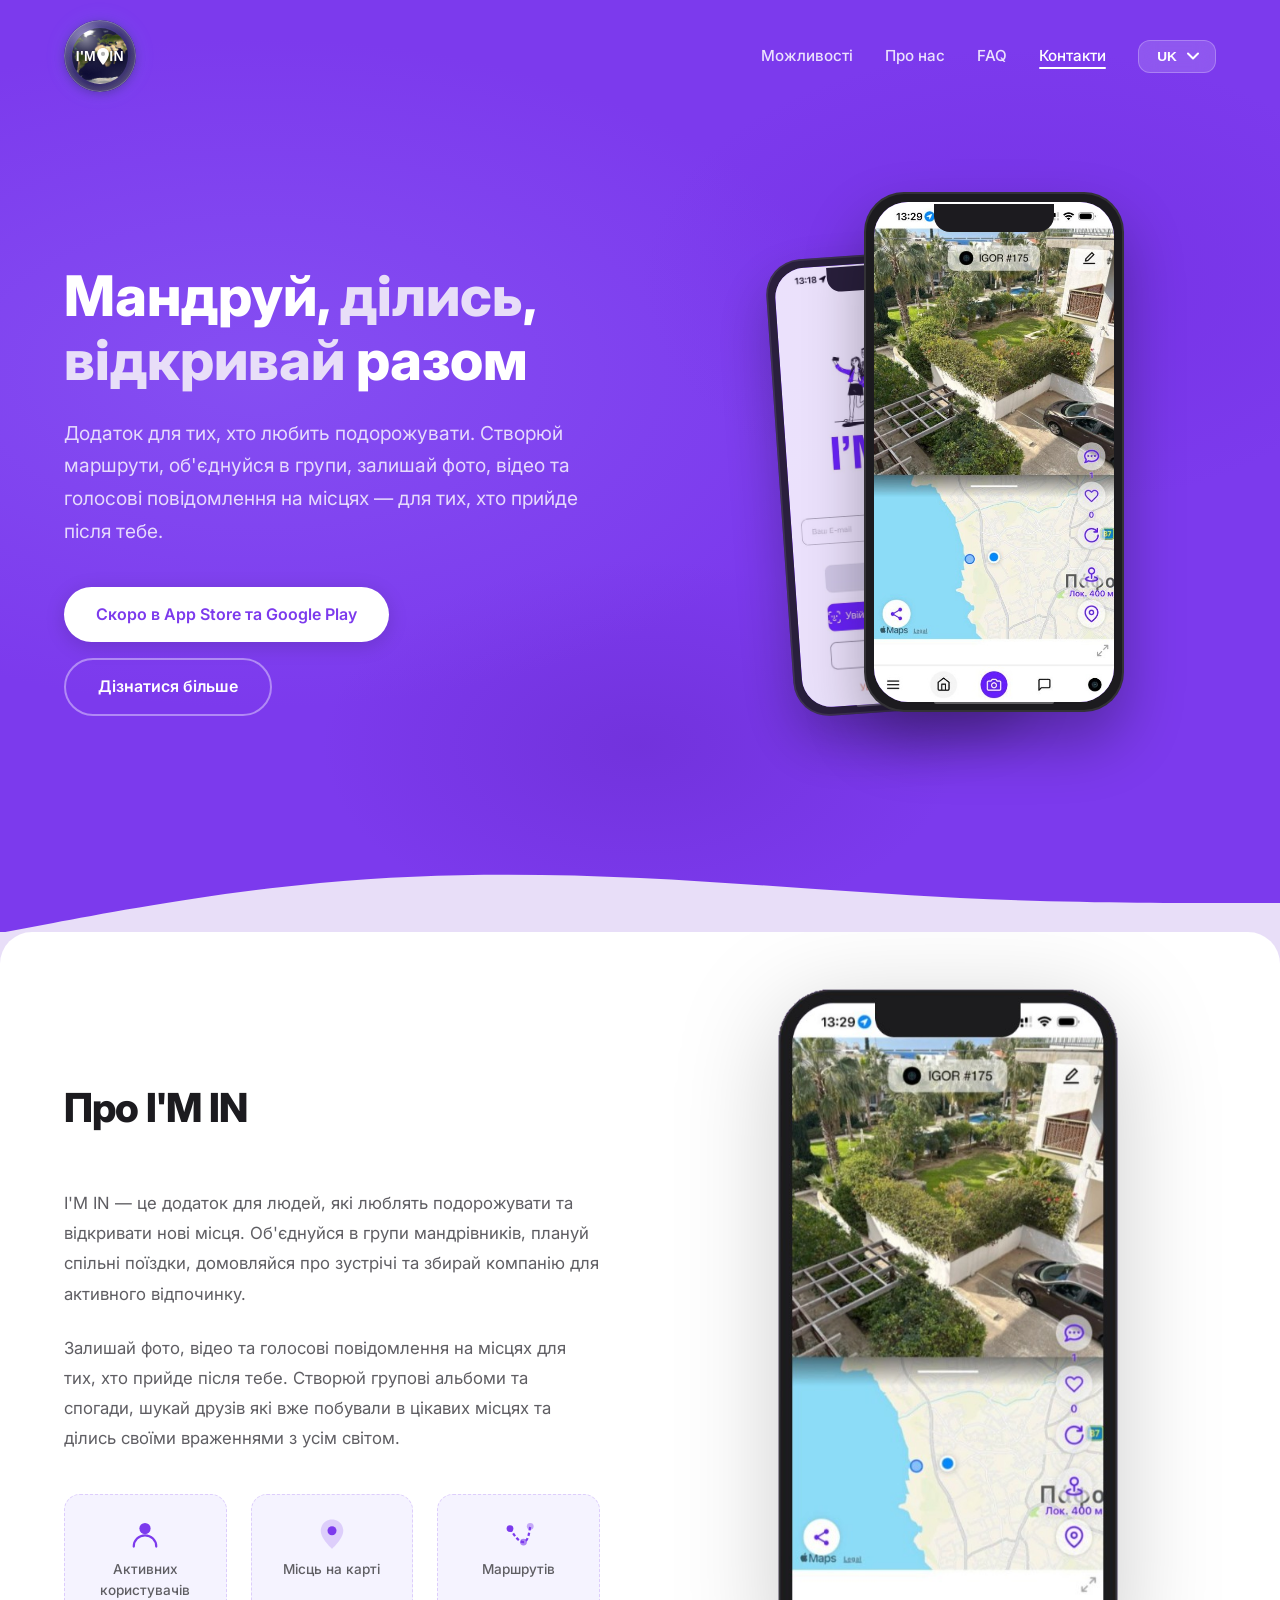
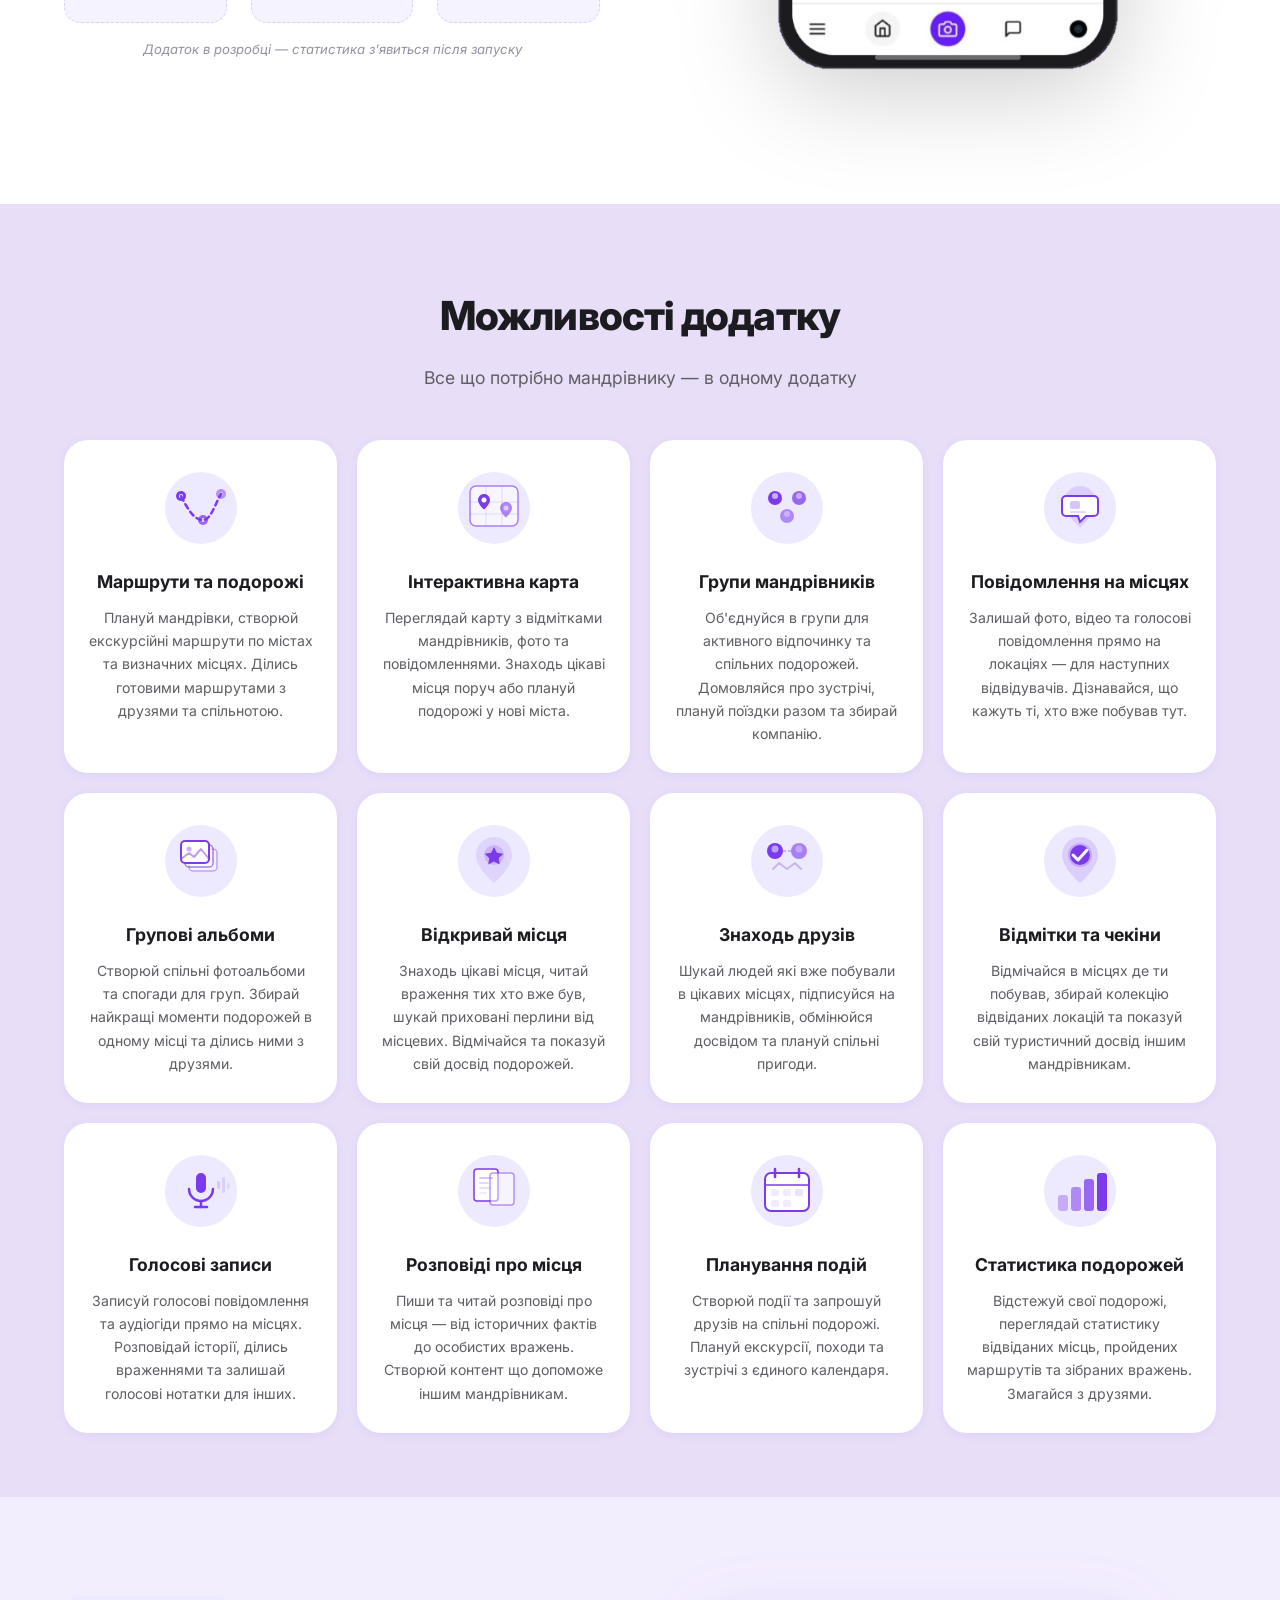
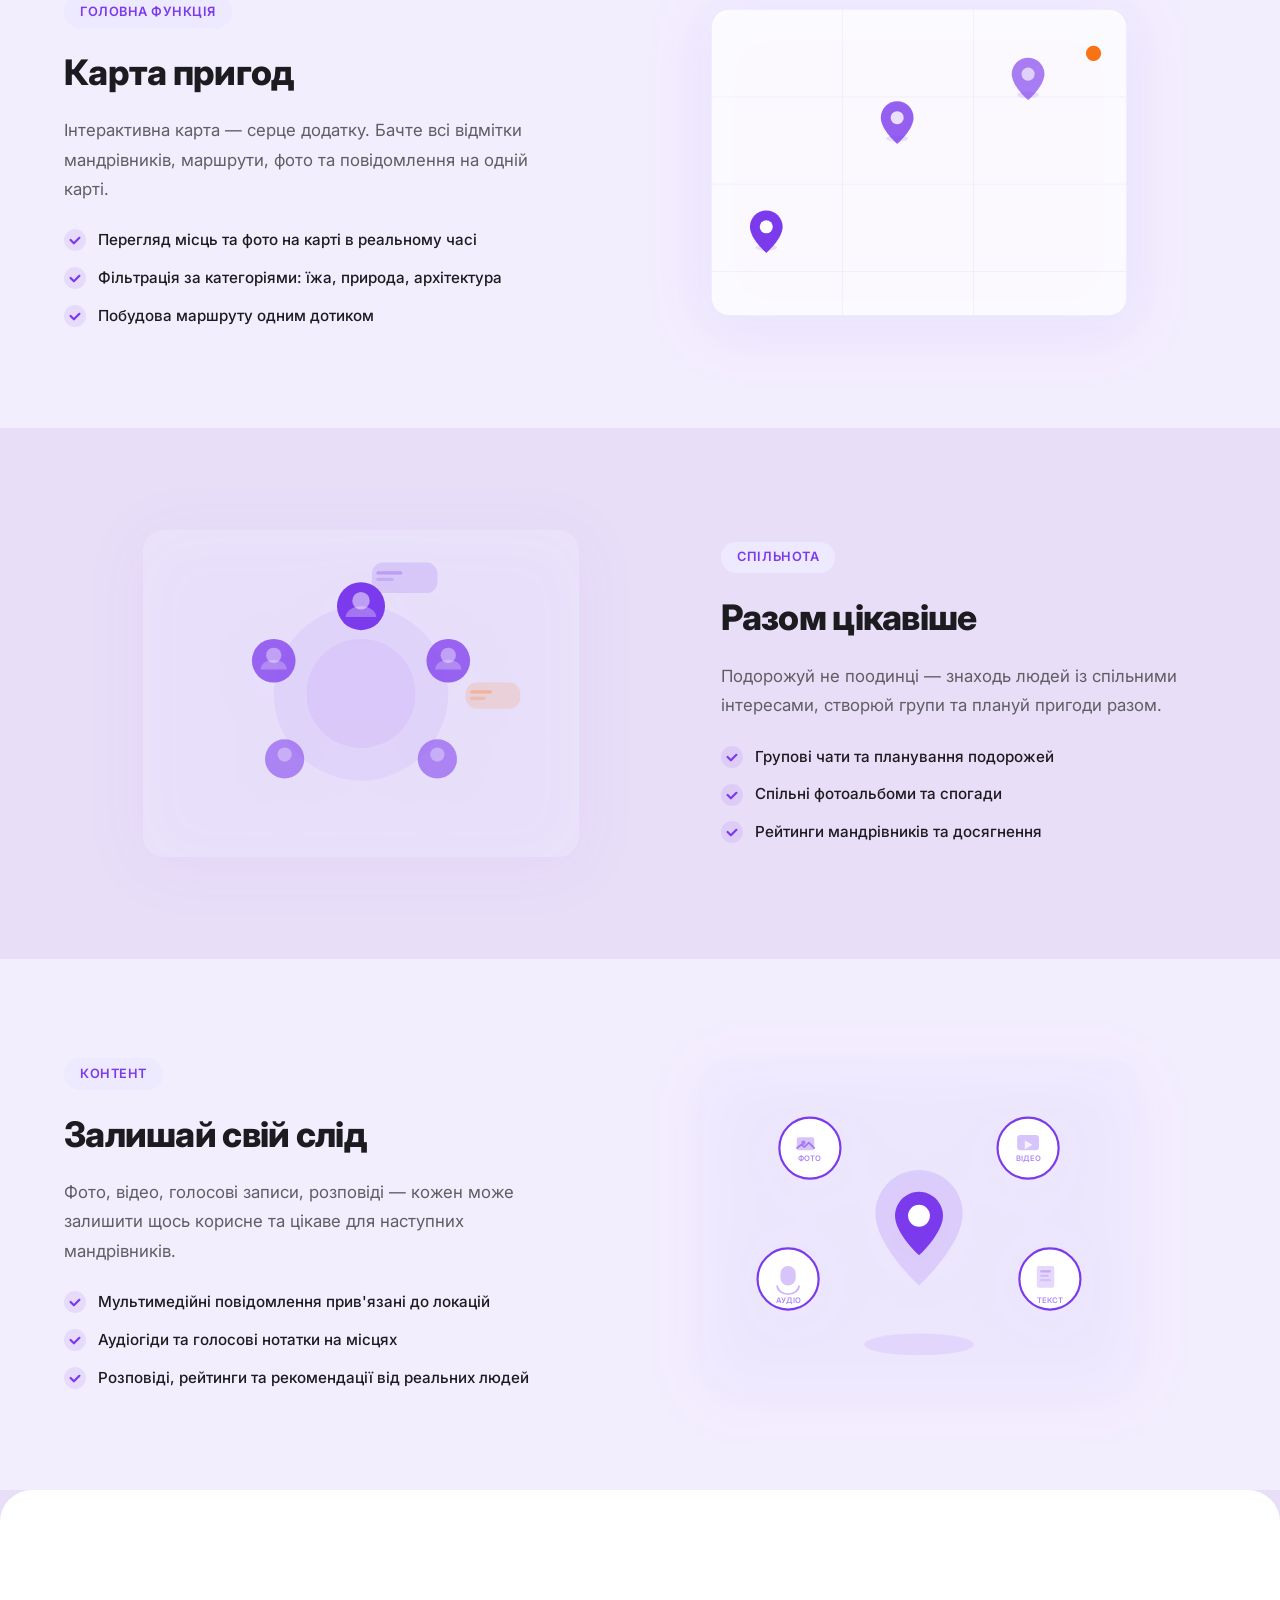
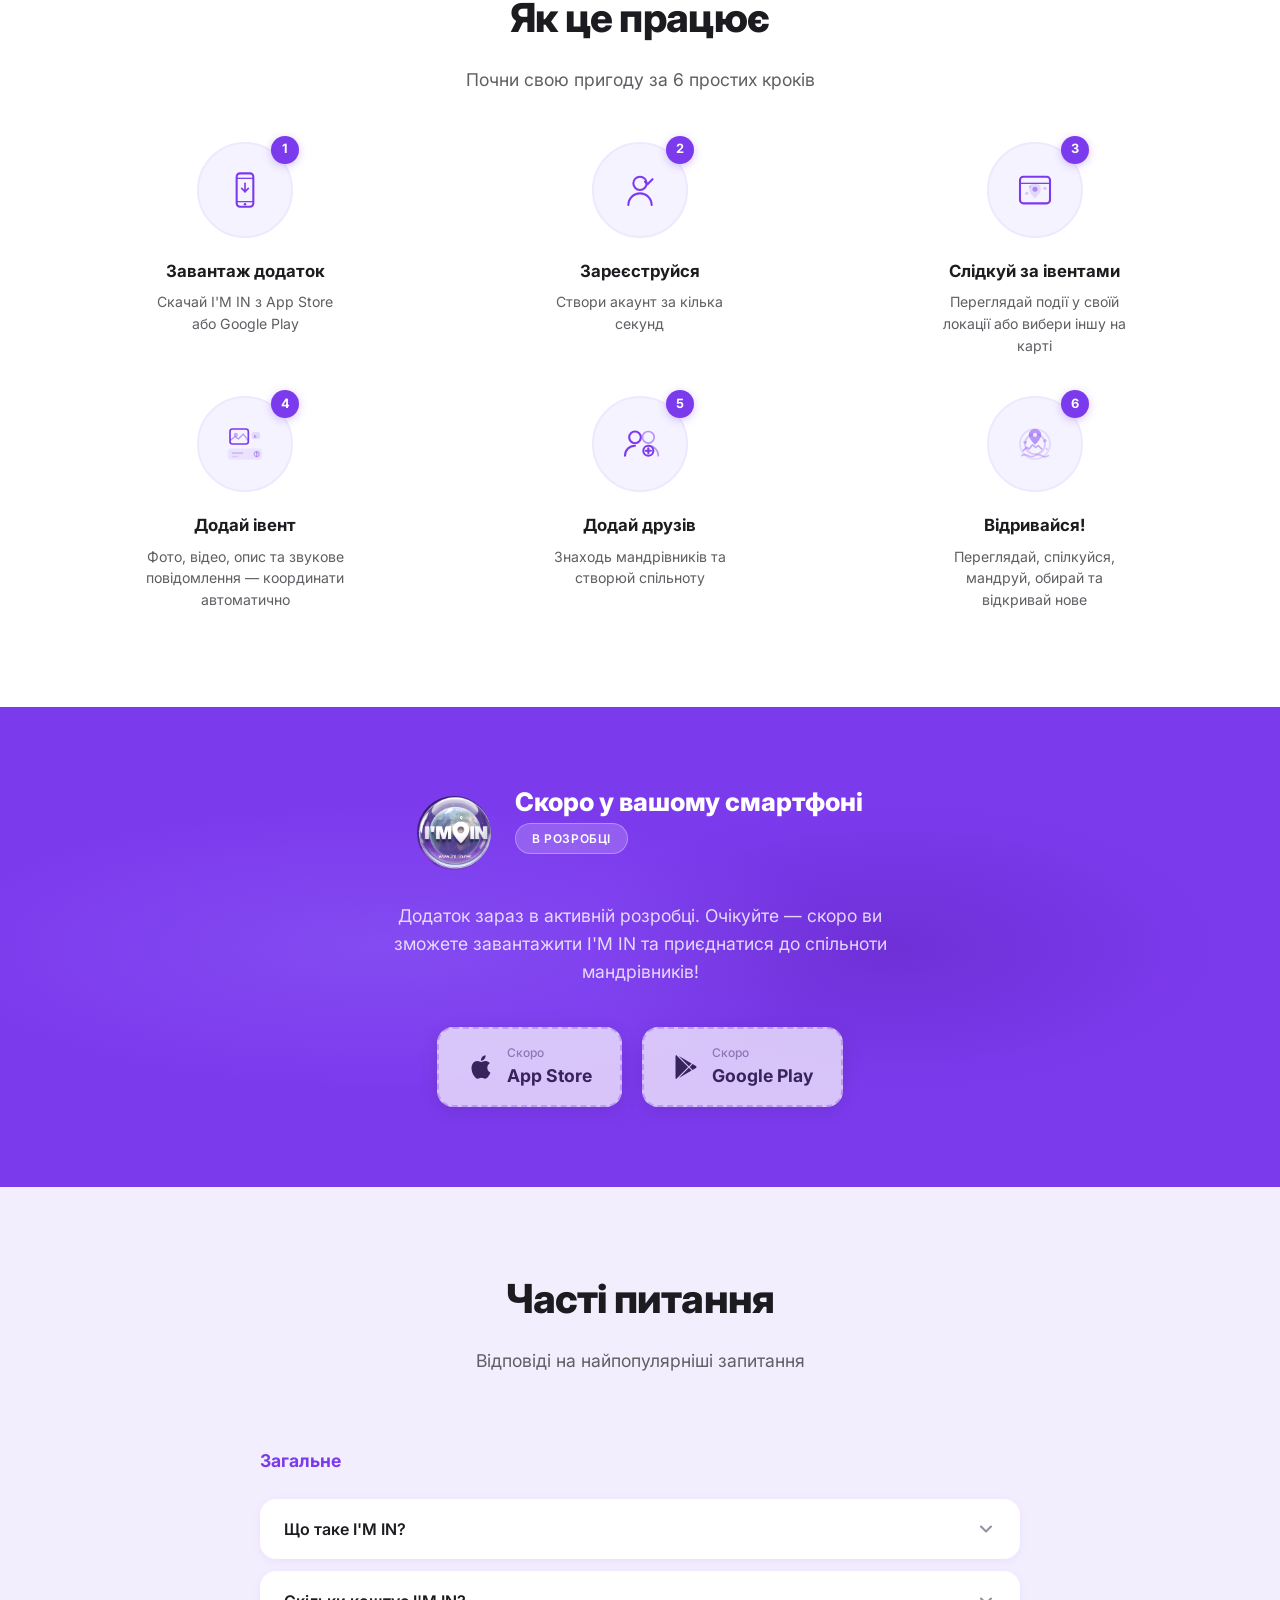
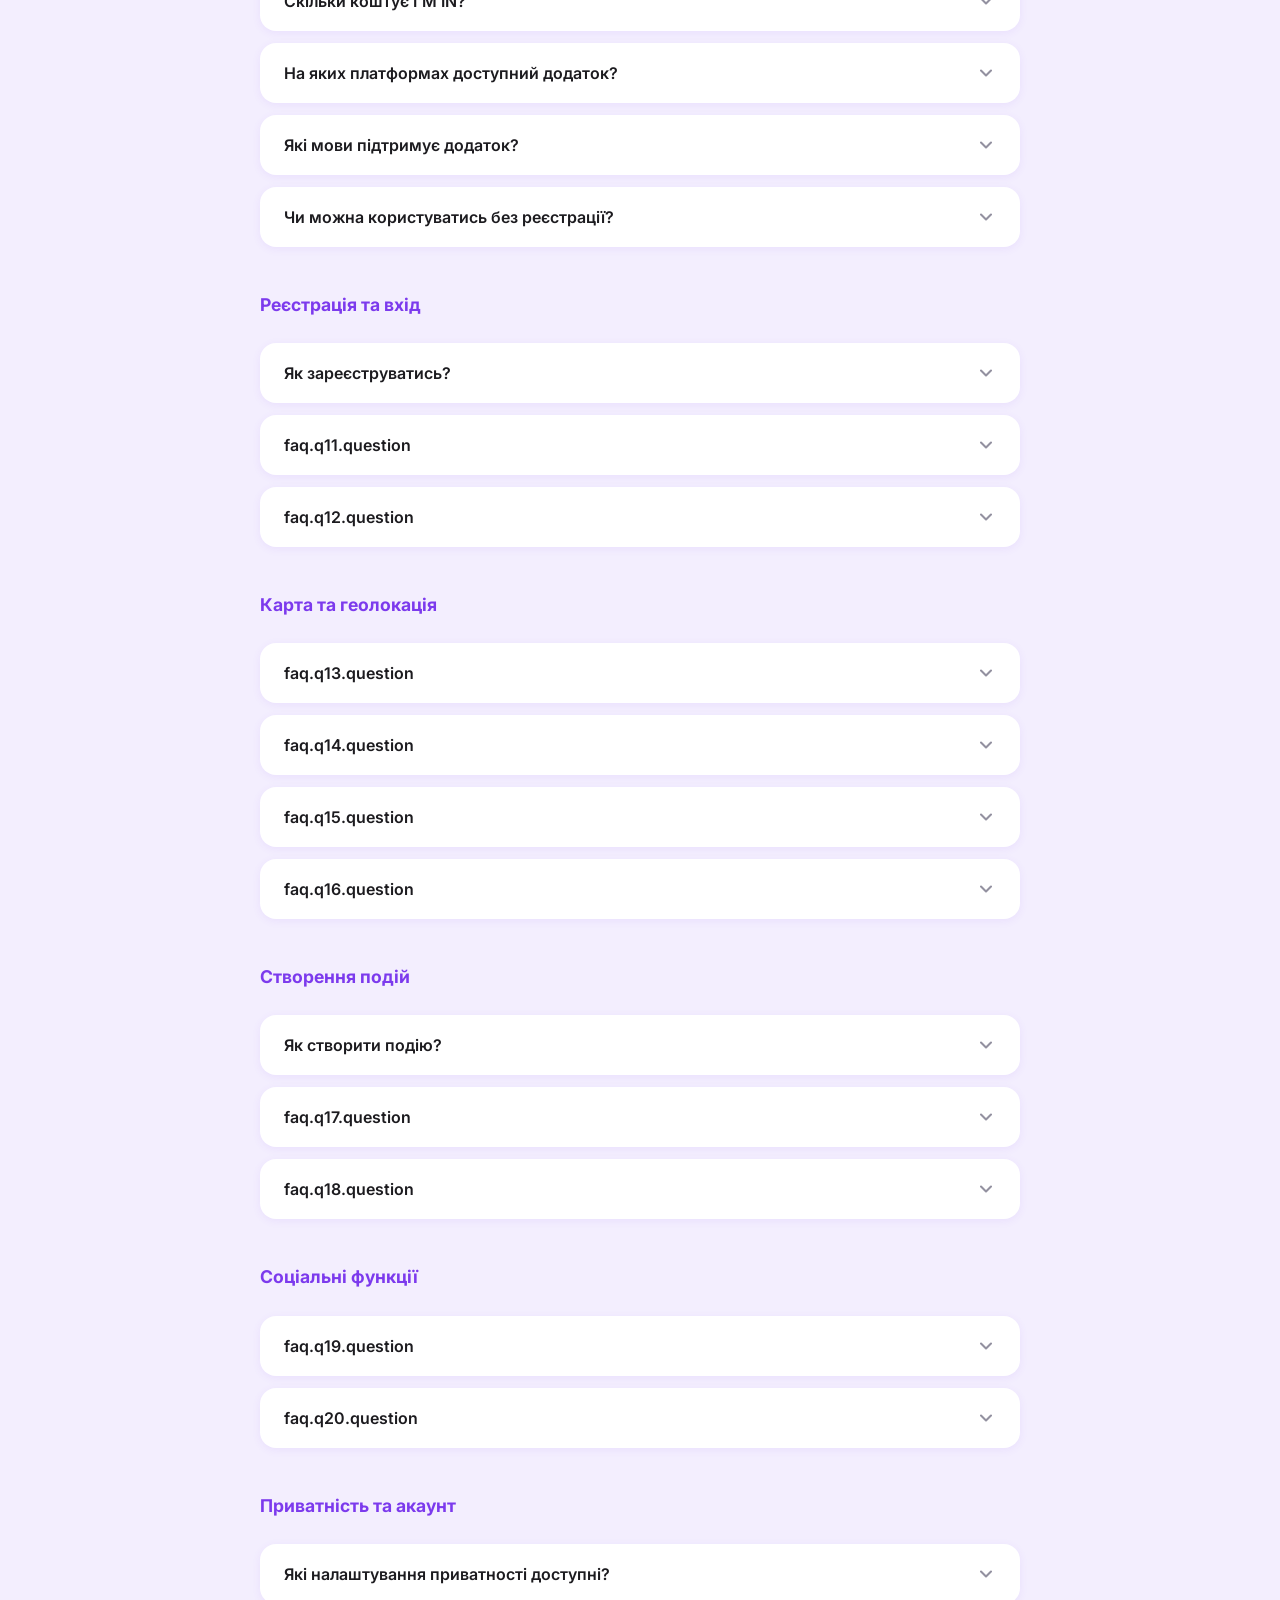
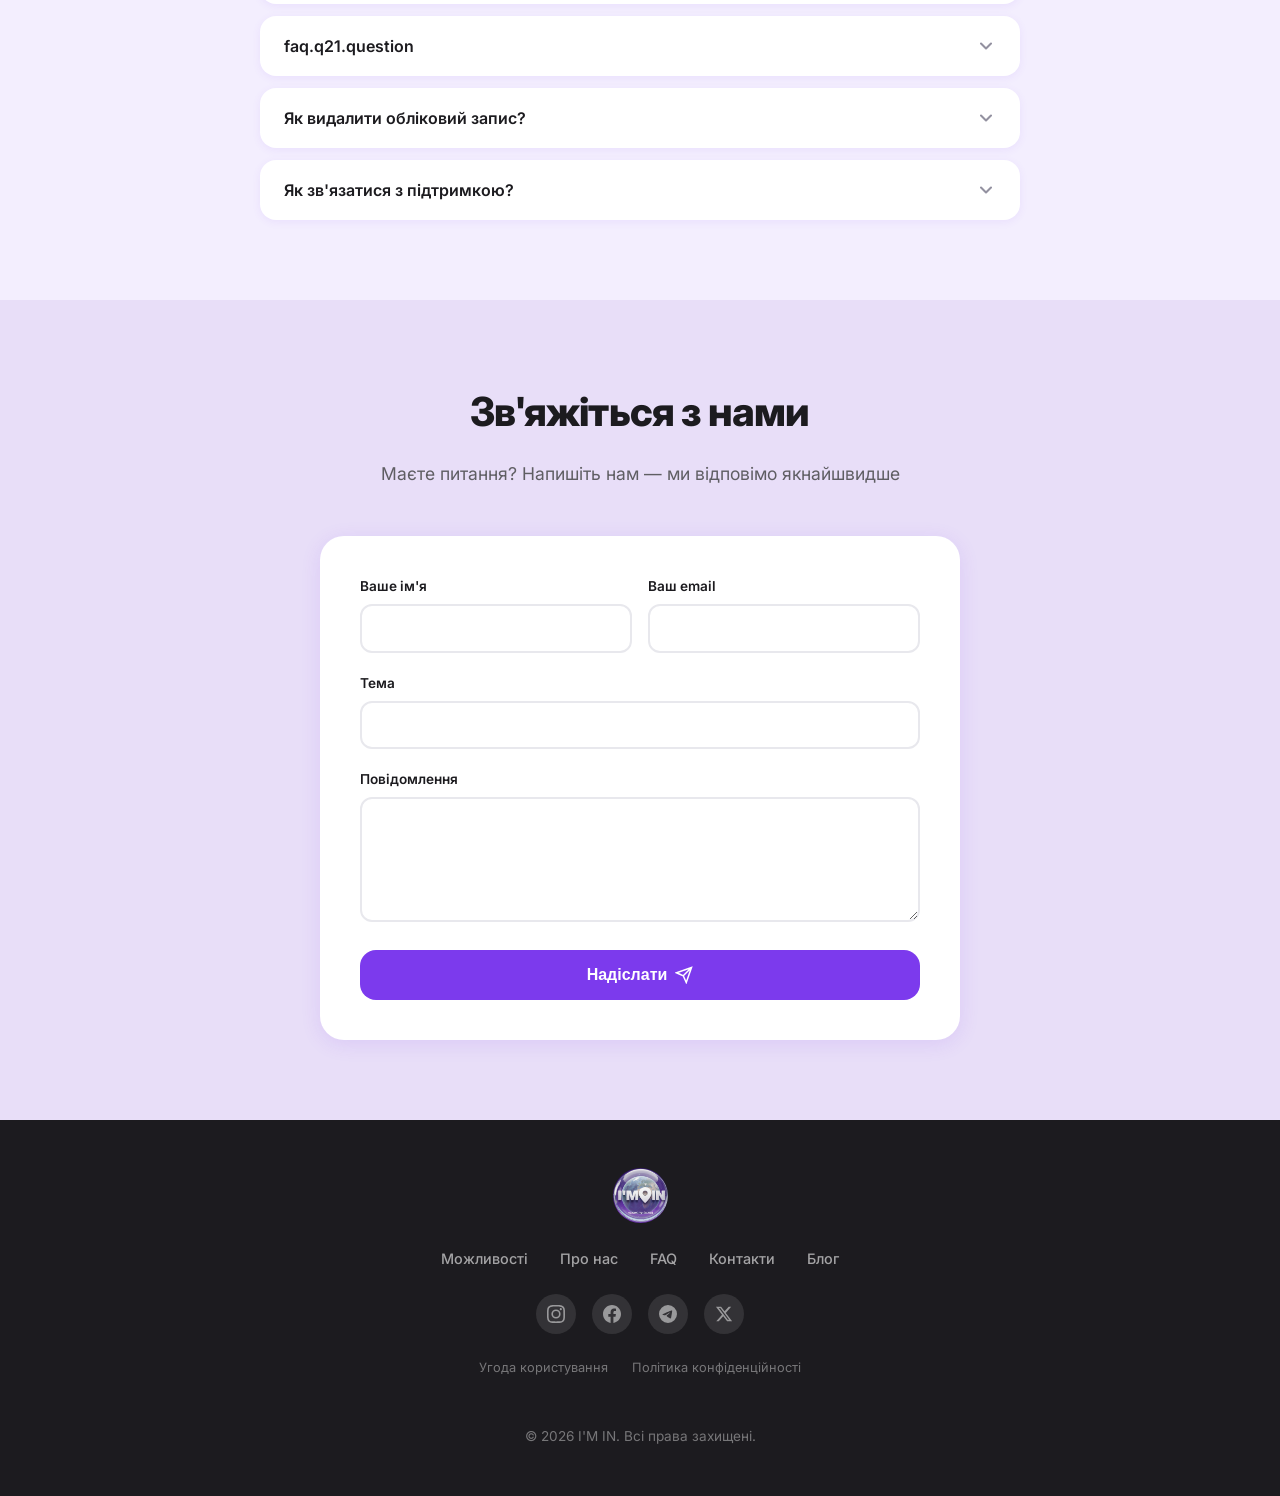
==== commit 2225c7fd: "FAQ: розширено до 21 питання з групуванням за напрямками - Загальне (5), Реєстрація та вхід (3), Кар" ====
--- a/index.html
+++ b/index.html
@@ -17,13 +17,25 @@
     <meta property="og:title" content="I'M IN — Додаток для мандрівників та дослідників">
     <meta property="og:description" content="Створюй маршрути, об'єднуйся в групи, залишай фото, відео та голосові повідомлення на місцях — для тих, хто прийде після тебе.">
     <meta property="og:image" content="https://www.im-in.net/logo-imin.png">
+    <meta property="og:image:width" content="1200">
+    <meta property="og:image:height" content="630">
     <meta property="og:locale" content="uk_UA">
+    <meta property="og:locale:alternate" content="en_US">
+    <meta property="og:locale:alternate" content="fr_FR">
+    <meta property="og:locale:alternate" content="es_ES">
+    <meta property="og:locale:alternate" content="de_DE">
+    <meta property="og:locale:alternate" content="it_IT">
+    <meta property="og:locale:alternate" content="el_GR">
+    <meta property="og:site_name" content="I'M IN">
+    <meta name="theme-color" content="#7C3AED">
+    <meta name="robots" content="index, follow, max-image-preview:large, max-snippet:-1, max-video-preview:-1">
 
     <!-- Twitter Card -->
     <meta name="twitter:card" content="summary_large_image">
-    <meta name="twitter:title" content="I'M IN — Додаток для мандрівників">
+    <meta name="twitter:title" content="I'M IN — Додаток для мандрівників та дослідників">
     <meta name="twitter:description" content="Створюй маршрути, залишай повідомлення на місцях, знаходь друзів-мандрівників">
     <meta name="twitter:image" content="https://www.im-in.net/logo-imin.png">
+    <meta name="twitter:image:alt" content="I'M IN — мобільний додаток для мандрівників">
 
     <!-- hreflang -->
     <link rel="alternate" hreflang="uk" href="https://www.im-in.net/">
@@ -35,7 +47,41 @@
     <link rel="alternate" hreflang="el" href="https://www.im-in.net/">
     <link rel="alternate" hreflang="x-default" href="https://www.im-in.net/">
 
-    <!-- JSON-LD Structured Data -->
+    <!-- JSON-LD: Organization -->
+    <script type="application/ld+json">
+    {
+        "@context": "https://schema.org",
+        "@type": "Organization",
+        "@id": "https://www.im-in.net/#organization",
+        "name": "I'M IN",
+        "url": "https://www.im-in.net",
+        "logo": "https://www.im-in.net/logo-imin.png",
+        "sameAs": [
+            "https://instagram.com/join_imin",
+            "https://www.facebook.com/share/1DqmUZtFwi/",
+            "https://t.me/im_in_net"
+        ],
+        "contactPoint": {
+            "@type": "ContactPoint",
+            "email": "info@im-in.net",
+            "contactType": "customer support",
+            "availableLanguage": ["Ukrainian", "English", "French", "Spanish", "German", "Italian", "Greek"]
+        }
+    }
+    </script>
+    <!-- JSON-LD: WebSite with SearchAction -->
+    <script type="application/ld+json">
+    {
+        "@context": "https://schema.org",
+        "@type": "WebSite",
+        "@id": "https://www.im-in.net/#website",
+        "name": "I'M IN",
+        "url": "https://www.im-in.net",
+        "publisher": {"@id": "https://www.im-in.net/#organization"},
+        "inLanguage": ["uk", "en", "fr", "es", "de", "it", "el"]
+    }
+    </script>
+    <!-- JSON-LD: MobileApplication -->
     <script type="application/ld+json">
     {
         "@context": "https://schema.org",
@@ -43,6 +89,7 @@
         "name": "I'M IN",
         "description": "Mobile app for travelers: create routes, join groups, leave photos, videos and voice messages at locations",
         "url": "https://www.im-in.net",
+        "image": "https://www.im-in.net/logo-imin.png",
         "applicationCategory": "TravelApplication",
         "operatingSystem": "iOS, Android",
         "offers": {
@@ -50,28 +97,49 @@
             "price": "0",
             "priceCurrency": "USD"
         },
-        "author": {
-            "@type": "Person",
-            "name": "Kravchenko Igor Oleksandrovych",
-            "url": "https://www.im-in.net"
-        },
+        "author": {"@id": "https://www.im-in.net/#organization"},
         "inLanguage": ["uk", "en", "fr", "es", "de", "it", "el"]
     }
     </script>
-
-    <link rel="stylesheet" href="styles.css">
+    <!-- JSON-LD: FAQPage -->
+    <script type="application/ld+json">
+    {
+        "@context": "https://schema.org",
+        "@type": "FAQPage",
+        "mainEntity": [
+            {"@type": "Question", "name": "Що таке I'M IN?", "acceptedAnswer": {"@type": "Answer", "text": "I'M IN — безкоштовний мобільний додаток для створення та перегляду подій на основі геолокації. Публікуйте фото та відео з прив'язкою до місця на карті, переглядайте що відбувається навколо вас у реальному часі, спілкуйтесь з мандрівниками та підписуйтесь на цікавих авторів."}},
+            {"@type": "Question", "name": "Скільки коштує I'M IN?", "acceptedAnswer": {"@type": "Answer", "text": "I'M IN повністю безкоштовний. Немає підписок, прихованих платежів чи реклами."}},
+            {"@type": "Question", "name": "На яких платформах доступний?", "acceptedAnswer": {"@type": "Answer", "text": "Наразі I'M IN доступний на iOS — iPhone та iPad. Android версія планується найближчим часом."}},
+            {"@type": "Question", "name": "Які мови підтримує додаток?", "acceptedAnswer": {"@type": "Answer", "text": "8 мов: українська, англійська, французька, іспанська, німецька, італійська, грецька та російська."}},
+            {"@type": "Question", "name": "Як зареєструватись?", "acceptedAnswer": {"@type": "Answer", "text": "Підтвердіть email кодом, додайте фото профілю, ім'я та телефон, створіть пароль. Після реєстрації можна увімкнути біометричний вхід — Face ID або відбиток пальця."}},
+            {"@type": "Question", "name": "Що робити якщо забув пароль?", "acceptedAnswer": {"@type": "Answer", "text": "На екрані входу натисніть 'Забув пароль' → введіть email → отримайте код → задайте новий пароль."}},
+            {"@type": "Question", "name": "Як працює карта в I'M IN?", "acceptedAnswer": {"@type": "Answer", "text": "Карта показує маркери подій та ваше місцеположення. Натиснення на маркер прокручує стрічку до події. Є режими 2D/3D, звичайна та супутникова карта, пошук адреси."}},
+            {"@type": "Question", "name": "Що таке авто-режим?", "acceptedAnswer": {"@type": "Answer", "text": "Авто-режим автоматично оновлює стрічку подій при пересуванні — кожні 25, 50, 100 або 200 метрів. Ідеально для прогулянки або подорожі."}},
+            {"@type": "Question", "name": "Як створити подію?", "acceptedAnswer": {"@type": "Answer", "text": "Натисніть камеру → зробіть фото або відео → додайте заголовок та опис → місцеположення визначається автоматично → Зберегти."}},
+            {"@type": "Question", "name": "Як додати друга?", "acceptedAnswer": {"@type": "Answer", "text": "Відкрийте профіль → 'Додати в друзі'. Друзі бачать контент навіть при приватному акаунті. Підписка — одностороння, не потребує підтвердження."}},
+            {"@type": "Question", "name": "Як відстежувати друзів на карті?", "acceptedAnswer": {"@type": "Answer", "text": "Обидва мають увімкнути 'Передача геолокації'. Тоді на карті з'являться маркери з аватарами друзів у реальному часі."}},
+            {"@type": "Question", "name": "Які налаштування приватності?", "acceptedAnswer": {"@type": "Answer", "text": "Три рівні: публічний, для друзів, приватний. Біометричний вхід, зміна пароля та email через код, блокування користувачів."}},
+            {"@type": "Question", "name": "Як видалити обліковий запис?", "acceptedAnswer": {"@type": "Answer", "text": "Кабінет → Видалення облікового запису → пароль → код з email → підтвердити. Видалення безповоротне."}},
+            {"@type": "Question", "name": "Як зв'язатися з підтримкою?", "acceptedAnswer": {"@type": "Answer", "text": "В додатку: Налаштування → Підтримка. На сайті: чат-бот на www.im-in.net або пошта info@im-in.net."}}
+        ]
+    }
+    </script>
+
     <link rel="preconnect" href="https://fonts.googleapis.com">
     <link rel="preconnect" href="https://fonts.gstatic.com" crossorigin>
+    <link rel="dns-prefetch" href="https://social-automation-production-6fe3.up.railway.app">
+    <link rel="stylesheet" href="styles.css">
     <link href="https://fonts.googleapis.com/css2?family=Inter:wght@300;400;500;600;700;800;900&family=Nunito:wght@900&display=swap" rel="stylesheet">
 </head>
 <body>
+<main>
     <!-- Splash / Hero -->
     <section class="splash-hero">
         <div class="splash-bg"></div>
         <div class="container">
             <nav class="navbar">
                 <div class="nav-content">
-                    <a href="#" class="logo">
+                    <a href="https://www.im-in.net/" class="logo">
                         <div class="logo-globe" aria-label="I'M IN">
                             <div class="logo-earth"></div>
                             <div class="logo-overlay">
@@ -789,13 +857,14 @@
             <h2 class="section-title" data-translate="faq.title">Часті питання</h2>
             <p class="section-subtitle" data-translate="faq.subtitle">Відповіді на найпопулярніші запитання</p>
             <div class="faq-list">
+                <h3 style="color:var(--primary);margin:1.5rem 0 0.75rem;font-size:1.1rem;">Загальне</h3>
                 <div class="faq-item">
                     <button class="faq-question" aria-expanded="false">
                         <span data-translate="faq.q1.question">Що таке I'M IN?</span>
                         <svg class="faq-arrow" viewBox="0 0 24 24" fill="none"><path d="M6 9l6 6 6-6" stroke="currentColor" stroke-width="2.5" stroke-linecap="round" stroke-linejoin="round"/></svg>
                     </button>
                     <div class="faq-answer">
-                        <p data-translate="faq.q1.answer">I'M IN — мобільний додаток для створення та перегляду подій на основі геолокації. Публікуйте фото та відео з прив'язкою до місця, переглядайте події на інтерактивній карті, спілкуйтесь з іншими користувачами та підписуйтесь на цікавих авторів.</p>
+                        <p data-translate="faq.q1.answer">I'M IN — безкоштовний мобільний додаток для створення та перегляду подій на основі геолокації. Публікуйте фото та відео з прив'язкою до місця на карті, переглядайте що відбувається навколо вас у реальному часі, спілкуйтесь з іншими мандрівниками та підписуйтесь на цікавих авторів. Слоган: "Мандруй, ділись, відкривай разом".</p>
                     </div>
                 </div>
                 <div class="faq-item">
@@ -804,61 +873,170 @@
                         <svg class="faq-arrow" viewBox="0 0 24 24" fill="none"><path d="M6 9l6 6 6-6" stroke="currentColor" stroke-width="2.5" stroke-linecap="round" stroke-linejoin="round"/></svg>
                     </button>
                     <div class="faq-answer">
-                        <p data-translate="faq.q2.answer">Додаток I'M IN безкоштовний! Завантажуйте, реєструйтесь та користуйтесь усіма функціями без оплати.</p>
-                    </div>
-                </div>
+                        <p data-translate="faq.q2.answer">I'M IN повністю безкоштовний. Немає підписок, прихованих платежів чи реклами. Завантажуйте, реєструйтесь та користуйтесь усіма функціями без оплати.</p>
+                    </div>
+                </div>
+                <div class="faq-item">
+                    <button class="faq-question" aria-expanded="false">
+                        <span data-translate="faq.q5.question">На яких платформах доступний додаток?</span>
+                        <svg class="faq-arrow" viewBox="0 0 24 24" fill="none"><path d="M6 9l6 6 6-6" stroke="currentColor" stroke-width="2.5" stroke-linecap="round" stroke-linejoin="round"/></svg>
+                    </button>
+                    <div class="faq-answer">
+                        <p data-translate="faq.q5.answer">Наразі I'M IN доступний на iOS — iPhone та iPad. Додаток повністю адаптований для iPad з підтримкою обертання екрана. Android версія планується найближчим часом.</p>
+                    </div>
+                </div>
+                <div class="faq-item">
+                    <button class="faq-question" aria-expanded="false">
+                        <span data-translate="faq.q6.question">Які мови підтримує додаток?</span>
+                        <svg class="faq-arrow" viewBox="0 0 24 24" fill="none"><path d="M6 9l6 6 6-6" stroke="currentColor" stroke-width="2.5" stroke-linecap="round" stroke-linejoin="round"/></svg>
+                    </button>
+                    <div class="faq-answer">
+                        <p data-translate="faq.q6.answer">Інтерфейс підтримує 8 мов: українська, англійська, французька, іспанська, німецька, італійська, грецька та російська. Мова визначається автоматично при першому запуску, але можна змінити в налаштуваннях.</p>
+                    </div>
+                </div>
+                <div class="faq-item">
+                    <button class="faq-question" aria-expanded="false">
+                        <span data-translate="faq.q4.question">Чи можна користуватись без реєстрації?</span>
+                        <svg class="faq-arrow" viewBox="0 0 24 24" fill="none"><path d="M6 9l6 6 6-6" stroke="currentColor" stroke-width="2.5" stroke-linecap="round" stroke-linejoin="round"/></svg>
+                    </button>
+                    <div class="faq-answer">
+                        <p data-translate="faq.q4.answer">Так! У гостьовому режимі доступний перегляд карти та подій, пошук адрес, відкриття діп-лінків та зв'язок з підтримкою. Для створення подій, коментарів, лайків, друзів та повідомлень потрібна реєстрація.</p>
+                    </div>
+                </div>
+
+                <h3 style="color:var(--primary);margin:2rem 0 0.75rem;font-size:1.1rem;">Реєстрація та вхід</h3>
                 <div class="faq-item">
                     <button class="faq-question" aria-expanded="false">
                         <span data-translate="faq.q3.question">Як зареєструватись?</span>
                         <svg class="faq-arrow" viewBox="0 0 24 24" fill="none"><path d="M6 9l6 6 6-6" stroke="currentColor" stroke-width="2.5" stroke-linecap="round" stroke-linejoin="round"/></svg>
                     </button>
                     <div class="faq-answer">
-                        <p data-translate="faq.q3.answer">Реєстрація займає хвилину і складається з двох кроків. Крок 1: підтвердіть email (надійде код), додайте фото профілю, ім'я та номер телефону. Крок 2: створіть пароль і прийміть умови використання. Після реєстрації можна увімкнути біометричний вхід (Face ID / відбиток пальця).</p>
-                    </div>
-                </div>
-                <div class="faq-item">
-                    <button class="faq-question" aria-expanded="false">
-                        <span data-translate="faq.q4.question">Чи можна користуватись без реєстрації?</span>
-                        <svg class="faq-arrow" viewBox="0 0 24 24" fill="none"><path d="M6 9l6 6 6-6" stroke="currentColor" stroke-width="2.5" stroke-linecap="round" stroke-linejoin="round"/></svg>
-                    </button>
-                    <div class="faq-answer">
-                        <p data-translate="faq.q4.answer">Так! У гостьовому режимі доступний перегляд карти та подій, а також пошук адрес. Для створення подій, коментарів, лайків, друзів та повідомлень потрібна реєстрація. Гостьові користувачі також можуть зв'язатися з підтримкою.</p>
-                    </div>
-                </div>
-                <div class="faq-item">
-                    <button class="faq-question" aria-expanded="false">
-                        <span data-translate="faq.q5.question">На яких платформах доступний додаток?</span>
-                        <svg class="faq-arrow" viewBox="0 0 24 24" fill="none"><path d="M6 9l6 6 6-6" stroke="currentColor" stroke-width="2.5" stroke-linecap="round" stroke-linejoin="round"/></svg>
-                    </button>
-                    <div class="faq-answer">
-                        <p data-translate="faq.q5.answer">I'M IN доступний на iOS (App Store) та Android (Google Play).</p>
-                    </div>
-                </div>
-                <div class="faq-item">
-                    <button class="faq-question" aria-expanded="false">
-                        <span data-translate="faq.q6.question">Які мови підтримує додаток?</span>
-                        <svg class="faq-arrow" viewBox="0 0 24 24" fill="none"><path d="M6 9l6 6 6-6" stroke="currentColor" stroke-width="2.5" stroke-linecap="round" stroke-linejoin="round"/></svg>
-                    </button>
-                    <div class="faq-answer">
-                        <p data-translate="faq.q6.answer">Інтерфейс додатку підтримує 8 мов: українська, англійська, французька, іспанська, німецька, італійська, грецька та російська. Мову можна змінити у налаштуваннях.</p>
-                    </div>
-                </div>
+                        <p data-translate="faq.q3.answer">Реєстрація займає хвилину: підтвердіть email кодом (перевірте "Спам"), додайте фото профілю (необов'язково), ім'я та телефон. Потім створіть пароль і прийміть умови. Після реєстрації можна увімкнути біометричний вхід — Face ID, відбиток пальця або скан райдужної оболонки.</p>
+                    </div>
+                </div>
+                <div class="faq-item">
+                    <button class="faq-question" aria-expanded="false">
+                        <span data-translate="faq.q11.question">Що робити якщо забув пароль?</span>
+                        <svg class="faq-arrow" viewBox="0 0 24 24" fill="none"><path d="M6 9l6 6 6-6" stroke="currentColor" stroke-width="2.5" stroke-linecap="round" stroke-linejoin="round"/></svg>
+                    </button>
+                    <div class="faq-answer">
+                        <p data-translate="faq.q11.answer">На екрані входу натисніть "Забув пароль" → введіть email → отримайте код на пошту (перевірте "Спам") → введіть код → задайте новий пароль. Код має термін дії.</p>
+                    </div>
+                </div>
+                <div class="faq-item">
+                    <button class="faq-question" aria-expanded="false">
+                        <span data-translate="faq.q12.question">Код підтвердження не приходить — що робити?</span>
+                        <svg class="faq-arrow" viewBox="0 0 24 24" fill="none"><path d="M6 9l6 6 6-6" stroke="currentColor" stroke-width="2.5" stroke-linecap="round" stroke-linejoin="round"/></svg>
+                    </button>
+                    <div class="faq-answer">
+                        <p data-translate="faq.q12.answer">1) Перевірте папку "Спам" або "Небажана пошта". 2) Зачекайте 1-2 хвилини. 3) Переконайтесь що email введений правильно. 4) Спробуйте запросити код повторно.</p>
+                    </div>
+                </div>
+
+                <h3 style="color:var(--primary);margin:2rem 0 0.75rem;font-size:1.1rem;">Карта та геолокація</h3>
+                <div class="faq-item">
+                    <button class="faq-question" aria-expanded="false">
+                        <span data-translate="faq.q13.question">Як працює карта в I'M IN?</span>
+                        <svg class="faq-arrow" viewBox="0 0 24 24" fill="none"><path d="M6 9l6 6 6-6" stroke="currentColor" stroke-width="2.5" stroke-linecap="round" stroke-linejoin="round"/></svg>
+                    </button>
+                    <div class="faq-answer">
+                        <p data-translate="faq.q13.answer">Карта показує маркери подій та ваше місцеположення. Натискання на маркер — прокрутка стрічки до події. Довге натискання на маркері — адреса та координати. Довге натискання на карті — переміщення до нової точки. Доступні режими 2D/3D, звичайна/супутникова карта, пошук адреси.</p>
+                    </div>
+                </div>
+                <div class="faq-item">
+                    <button class="faq-question" aria-expanded="false">
+                        <span data-translate="faq.q14.question">Чому я не бачу подій на карті?</span>
+                        <svg class="faq-arrow" viewBox="0 0 24 24" fill="none"><path d="M6 9l6 6 6-6" stroke="currentColor" stroke-width="2.5" stroke-linecap="round" stroke-linejoin="round"/></svg>
+                    </button>
+                    <div class="faq-answer">
+                        <p data-translate="faq.q14.answer">В локальному режимі можливо немає подій поруч — спробуйте збільшити горизонт подій (200-600 м) в налаштуваннях або перемкніться на глобальний режим (кнопка глобусу), щоб побачити події з усього світу.</p>
+                    </div>
+                </div>
+                <div class="faq-item">
+                    <button class="faq-question" aria-expanded="false">
+                        <span data-translate="faq.q15.question">Як переглянути події в іншому місті?</span>
+                        <svg class="faq-arrow" viewBox="0 0 24 24" fill="none"><path d="M6 9l6 6 6-6" stroke="currentColor" stroke-width="2.5" stroke-linecap="round" stroke-linejoin="round"/></svg>
+                    </button>
+                    <div class="faq-answer">
+                        <p data-translate="faq.q15.answer">Натисніть кнопку пошуку (лупа), введіть назву міста або адресу — карта переміститься туди і завантажить події поруч. Або довго натисніть на будь-яку точку на карті.</p>
+                    </div>
+                </div>
+                <div class="faq-item">
+                    <button class="faq-question" aria-expanded="false">
+                        <span data-translate="faq.q16.question">Що таке авто-режим?</span>
+                        <svg class="faq-arrow" viewBox="0 0 24 24" fill="none"><path d="M6 9l6 6 6-6" stroke="currentColor" stroke-width="2.5" stroke-linecap="round" stroke-linejoin="round"/></svg>
+                    </button>
+                    <div class="faq-answer">
+                        <p data-translate="faq.q16.answer">Авто-режим автоматично оновлює стрічку подій при пересуванні — кожні 25, 50, 100 або 200 метрів. Екран не гасне. Ідеально для прогулянки або подорожі — ви бачите нові події навколо без ручного оновлення.</p>
+                    </div>
+                </div>
+
+                <h3 style="color:var(--primary);margin:2rem 0 0.75rem;font-size:1.1rem;">Створення подій</h3>
                 <div class="faq-item">
                     <button class="faq-question" aria-expanded="false">
                         <span data-translate="faq.q7.question">Як створити подію?</span>
                         <svg class="faq-arrow" viewBox="0 0 24 24" fill="none"><path d="M6 9l6 6 6-6" stroke="currentColor" stroke-width="2.5" stroke-linecap="round" stroke-linejoin="round"/></svg>
                     </button>
                     <div class="faq-answer">
-                        <p data-translate="faq.q7.answer">Натисніть кнопку камери на нижній панелі. Зробіть фото, запишіть відео (до 10 сек) або виберіть з галереї. Додайте фільтр, голосове повідомлення, заголовок та опис. Місцеположення визначається автоматично або вибирається на карті. Якщо інтернет нестабільний — подія збережеться в черзі завантаження.</p>
-                    </div>
-                </div>
+                        <p data-translate="faq.q7.answer">Натисніть кнопку камери → зробіть фото, відео (до 10 сек) або оберіть з галереї → додайте фільтр, голосове повідомлення, заголовок та опис → місцеположення визначається автоматично або вибирається на карті → "Зберегти". При нестабільному інтернеті подія збережеться в черзі завантаження.</p>
+                    </div>
+                </div>
+                <div class="faq-item">
+                    <button class="faq-question" aria-expanded="false">
+                        <span data-translate="faq.q17.question">Чому подія не з'явилася одразу?</span>
+                        <svg class="faq-arrow" viewBox="0 0 24 24" fill="none"><path d="M6 9l6 6 6-6" stroke="currentColor" stroke-width="2.5" stroke-linecap="round" stroke-linejoin="round"/></svg>
+                    </button>
+                    <div class="faq-answer">
+                        <p data-translate="faq.q17.answer">Подія спочатку потрапляє у чергу завантаження (макс. 10 подій, до 3 автоматичних повторів). Перевірте Кабінет → Черга завантаження. При слабкому інтернеті завантаження чекає на з'єднання.</p>
+                    </div>
+                </div>
+                <div class="faq-item">
+                    <button class="faq-question" aria-expanded="false">
+                        <span data-translate="faq.q18.question">Як завантажити кілька фото одночасно?</span>
+                        <svg class="faq-arrow" viewBox="0 0 24 24" fill="none"><path d="M6 9l6 6 6-6" stroke="currentColor" stroke-width="2.5" stroke-linecap="round" stroke-linejoin="round"/></svg>
+                    </button>
+                    <div class="faq-answer">
+                        <p data-translate="faq.q18.answer">На екрані "Нова подія" → "Додати медіа" → "Галерея (фото)" → оберіть до 10 фото. Якщо фото мають GPS-мітки, кожна подія отримає свої координати. Спільний заголовок та опис застосовуються до всіх.</p>
+                    </div>
+                </div>
+
+                <h3 style="color:var(--primary);margin:2rem 0 0.75rem;font-size:1.1rem;">Соціальні функції</h3>
+                <div class="faq-item">
+                    <button class="faq-question" aria-expanded="false">
+                        <span data-translate="faq.q19.question">Як додати друга та чим друзі відрізняються від підписок?</span>
+                        <svg class="faq-arrow" viewBox="0 0 24 24" fill="none"><path d="M6 9l6 6 6-6" stroke="currentColor" stroke-width="2.5" stroke-linecap="round" stroke-linejoin="round"/></svg>
+                    </button>
+                    <div class="faq-answer">
+                        <p data-translate="faq.q19.answer">Друзі — двосторонній зв'язок: відкрийте профіль → "Додати в друзі" → другий прийме або відхилить. Друзі бачать контент навіть при приватному акаунті. Підписка — одностороння: підписуєтесь без підтвердження іншого, дозволяє фільтрувати стрічку за автором.</p>
+                    </div>
+                </div>
+                <div class="faq-item">
+                    <button class="faq-question" aria-expanded="false">
+                        <span data-translate="faq.q20.question">Як відстежувати друзів на карті?</span>
+                        <svg class="faq-arrow" viewBox="0 0 24 24" fill="none"><path d="M6 9l6 6 6-6" stroke="currentColor" stroke-width="2.5" stroke-linecap="round" stroke-linejoin="round"/></svg>
+                    </button>
+                    <div class="faq-answer">
+                        <p data-translate="faq.q20.answer">Обидва мають увімкнути "Передача геолокації" в налаштуваннях. Тоді на карті з'являться маркери з аватарами друзів у реальному часі. Інтервал оновлення: від 5 до 60 секунд. Працює у фоновому режимі.</p>
+                    </div>
+                </div>
+
+                <h3 style="color:var(--primary);margin:2rem 0 0.75rem;font-size:1.1rem;">Приватність та акаунт</h3>
                 <div class="faq-item">
                     <button class="faq-question" aria-expanded="false">
                         <span data-translate="faq.q8.question">Які налаштування приватності доступні?</span>
                         <svg class="faq-arrow" viewBox="0 0 24 24" fill="none"><path d="M6 9l6 6 6-6" stroke="currentColor" stroke-width="2.5" stroke-linecap="round" stroke-linejoin="round"/></svg>
                     </button>
                     <div class="faq-answer">
-                        <p data-translate="faq.q8.answer">Обліковий запис може бути: приватний (контент бачите тільки ви), для друзів (бачать лише друзі) або публічний (бачать усі). Також доступні: біометричний вхід, зміна пароля та email через код підтвердження, блокування небажаних користувачів.</p>
+                        <p data-translate="faq.q8.answer">Три рівні приватності: публічний (бачать усі), для друзів (лише друзі), приватний (тільки ви). Також: біометричний вхід (Face ID / відбиток), зміна пароля та email через код, блокування небажаних користувачів, максимум 10 активних сесій.</p>
+                    </div>
+                </div>
+                <div class="faq-item">
+                    <button class="faq-question" aria-expanded="false">
+                        <span data-translate="faq.q21.question">Чому не приходять push-сповіщення?</span>
+                        <svg class="faq-arrow" viewBox="0 0 24 24" fill="none"><path d="M6 9l6 6 6-6" stroke="currentColor" stroke-width="2.5" stroke-linecap="round" stroke-linejoin="round"/></svg>
+                    </button>
+                    <div class="faq-answer">
+                        <p data-translate="faq.q21.answer">1) Перевірте Меню → Налаштування → Сповіщення (увімкнені?). 2) Системні налаштування пристрою (дозволено сповіщення для I'M IN?). 3) Не увімкнений режим "Не турбувати". Типи: запити на дружбу, події від друзів, події поблизу, спостережувані місця.</p>
                     </div>
                 </div>
                 <div class="faq-item">
@@ -867,7 +1045,7 @@
                         <svg class="faq-arrow" viewBox="0 0 24 24" fill="none"><path d="M6 9l6 6 6-6" stroke="currentColor" stroke-width="2.5" stroke-linecap="round" stroke-linejoin="round"/></svg>
                     </button>
                     <div class="faq-answer">
-                        <p data-translate="faq.q9.answer">Перейдіть до Кабінет → Видалення облікового запису. Потрібно ввести пароль, код підтвердження з email та підтвердити дію. Увага: видалення є безповоротним — усі дані, події та зв'язки будуть видалені назавжди.</p>
+                        <p data-translate="faq.q9.answer">Кабінет → Видалення облікового запису → пароль → код з email → підтвердити. Увага: видалення безповоротне — усі дані, події, друзі та повідомлення видаляються назавжди.</p>
                     </div>
                 </div>
                 <div class="faq-item">
@@ -876,7 +1054,7 @@
                         <svg class="faq-arrow" viewBox="0 0 24 24" fill="none"><path d="M6 9l6 6 6-6" stroke="currentColor" stroke-width="2.5" stroke-linecap="round" stroke-linejoin="round"/></svg>
                     </button>
                     <div class="faq-answer">
-                        <p data-translate="faq.q10.answer">Авторизовані користувачі: Налаштування → Підтримка (до 500 символів, прив'язується до акаунту). Без авторизації: екран входу → Підтримка (потрібно вказати ім'я, email, телефон та текст). Також можете написати нам на info@im-in.net.</p>
+                        <p data-translate="faq.q10.answer">В додатку: Налаштування → Підтримка (до 500 символів). Без авторизації: екран входу → Підтримка (вкажіть ім'я, email, телефон). На сайті: чат-бот на www.im-in.net або пошта info@im-in.net.</p>
                     </div>
                 </div>
             </div>
@@ -933,6 +1111,7 @@
         </div>
     </section>
 
+</main>
     <!-- Footer -->
     <footer class="footer">
         <div class="container">
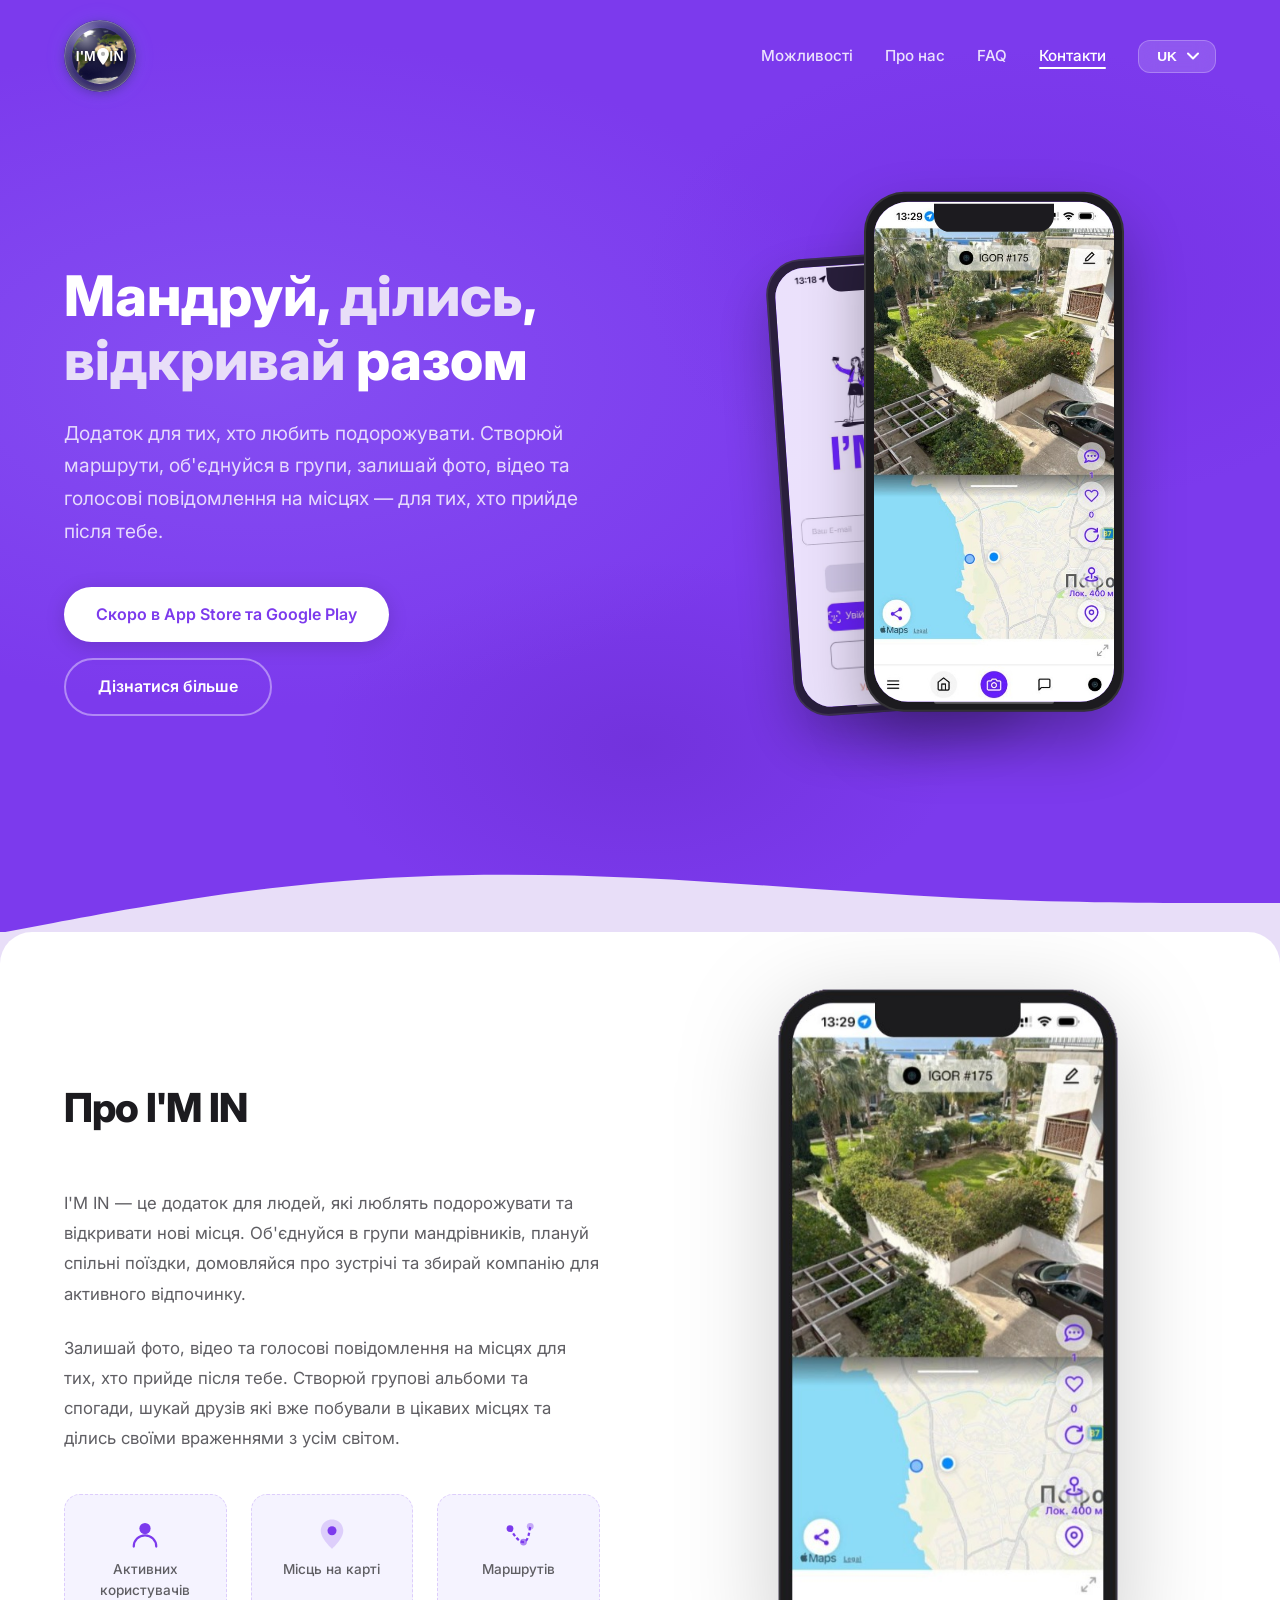
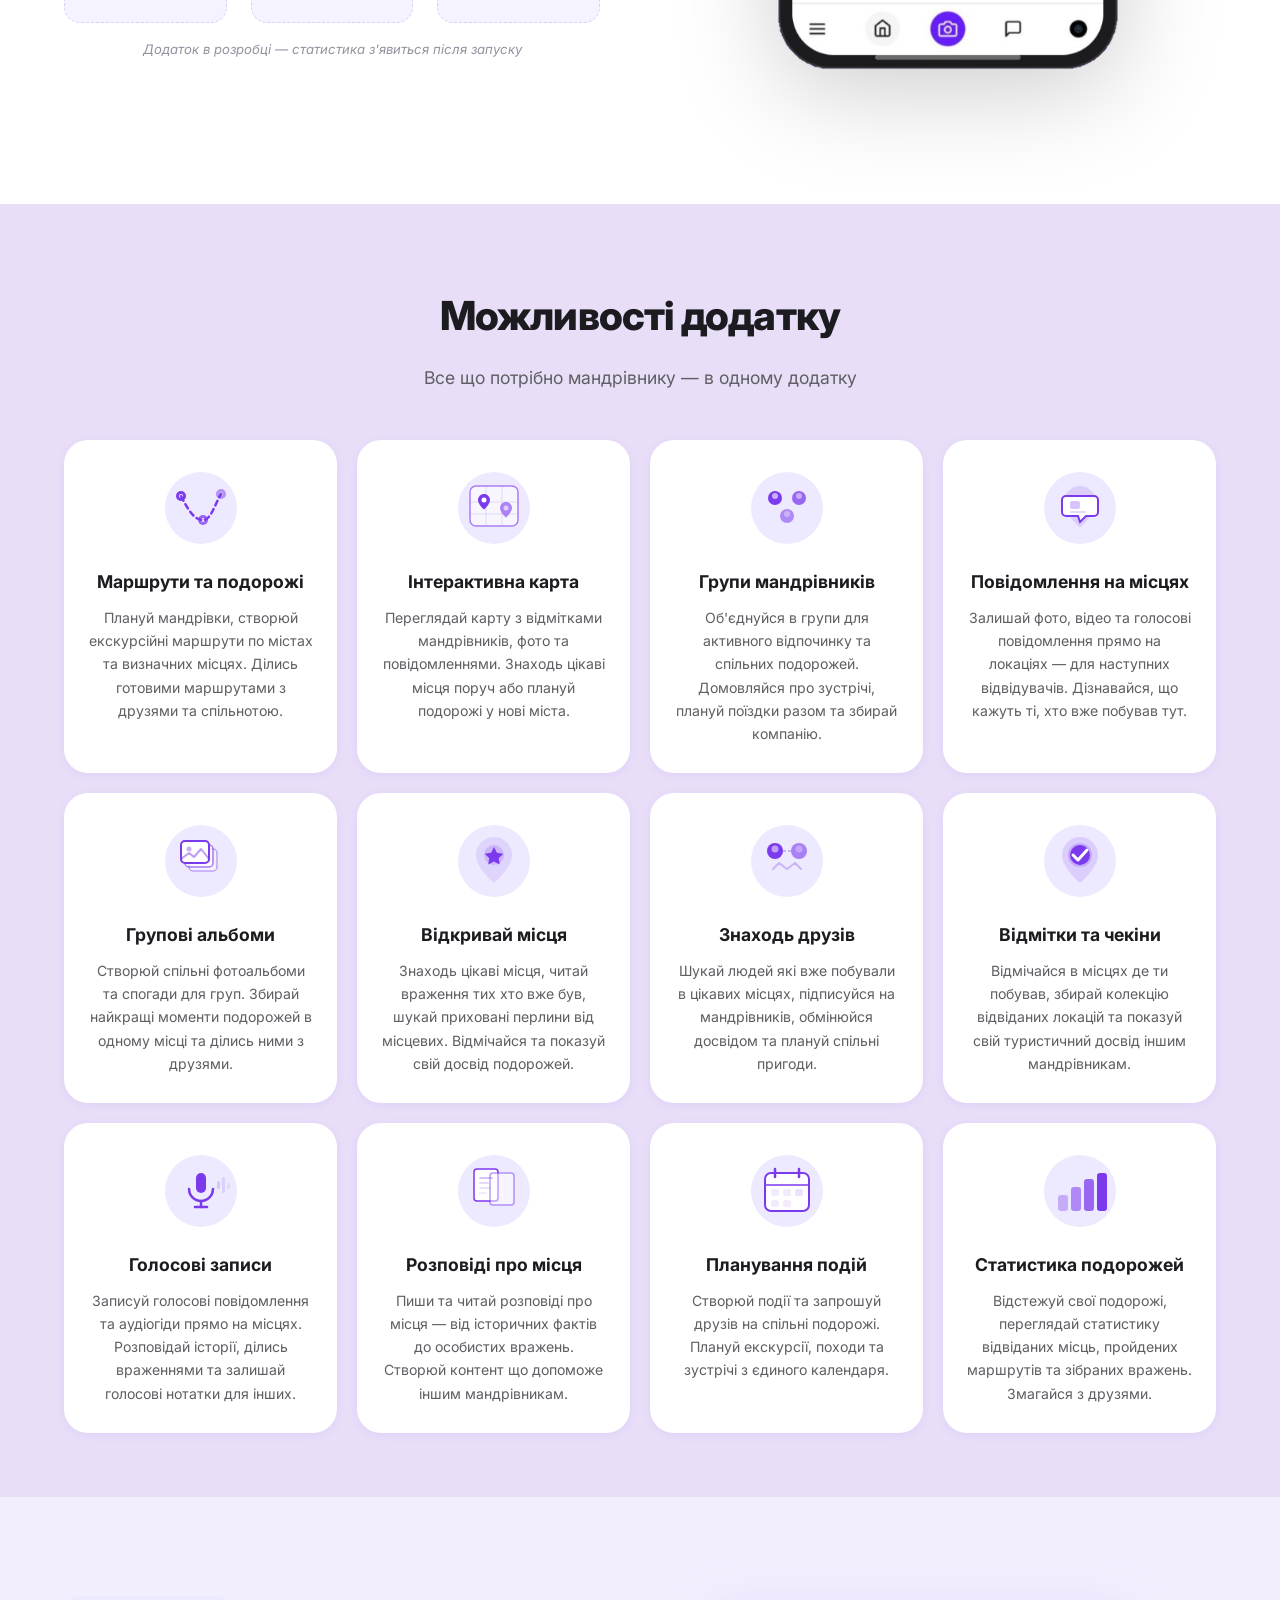
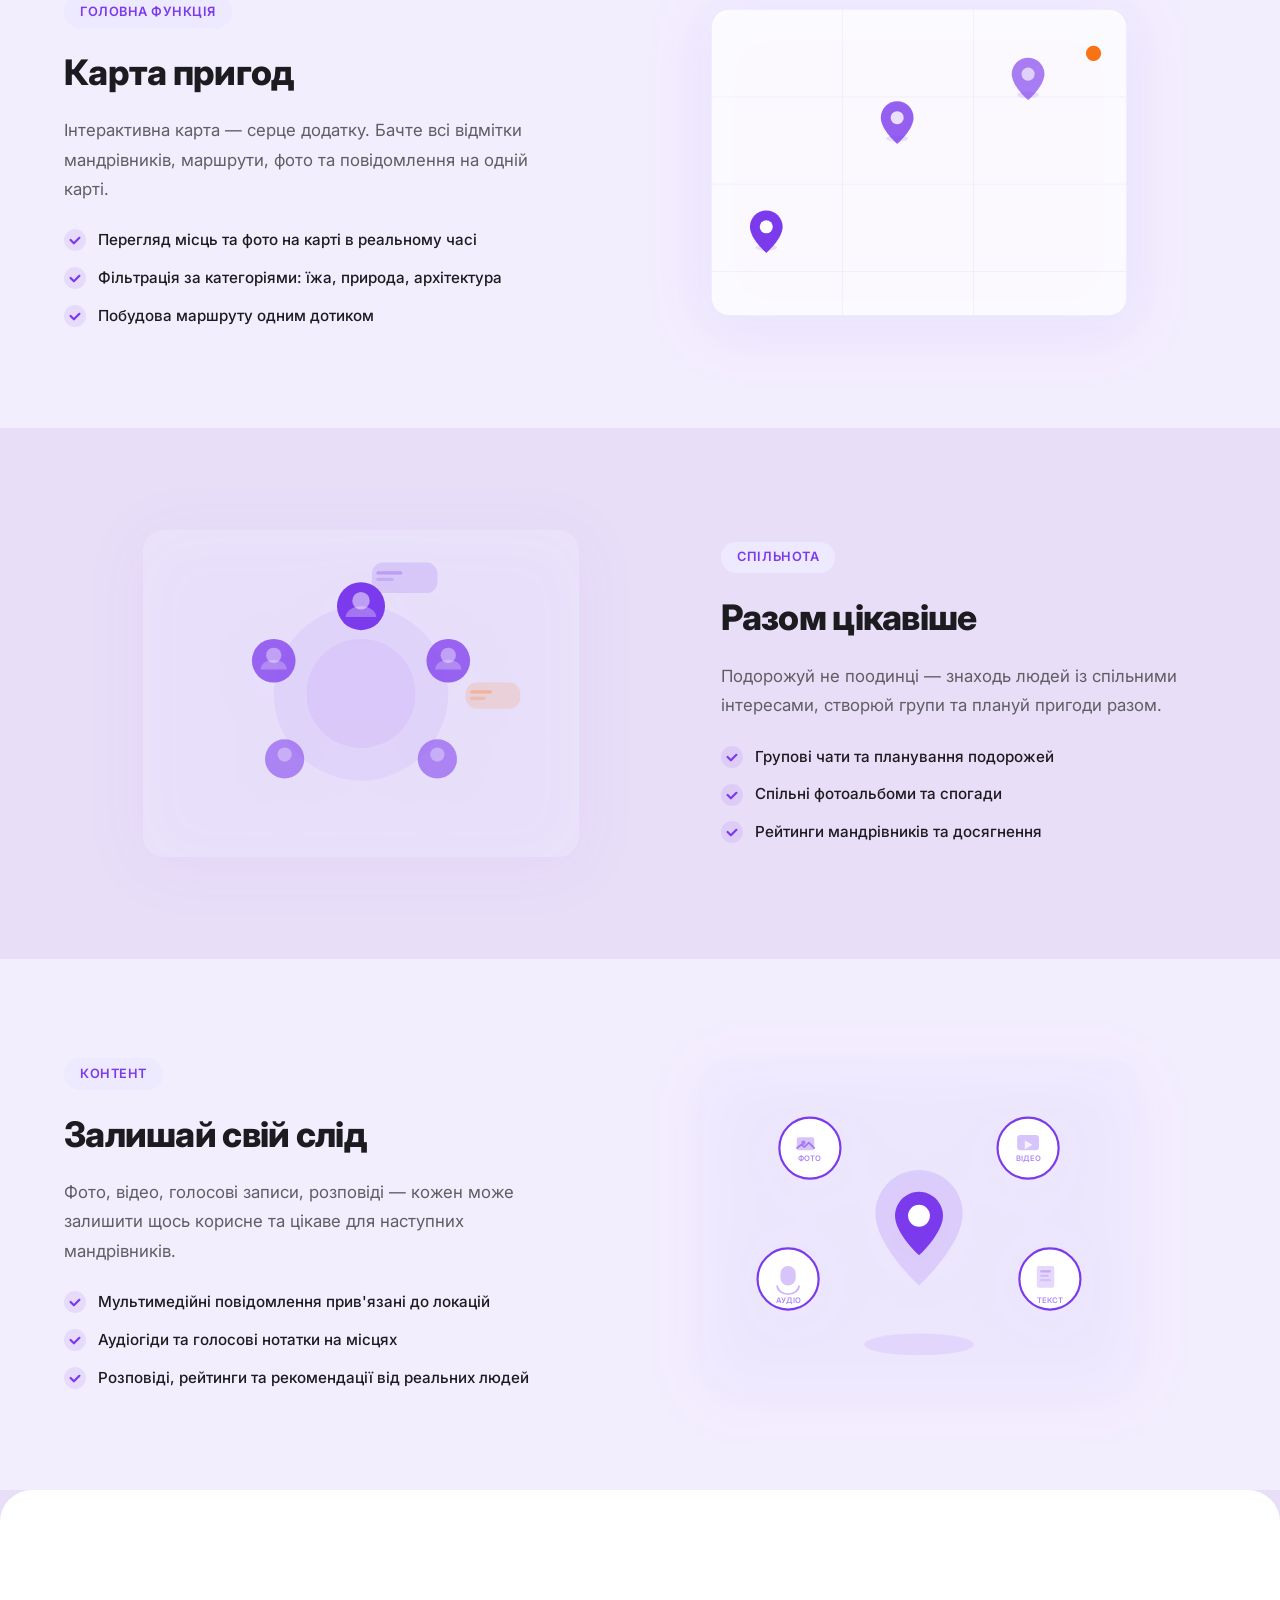
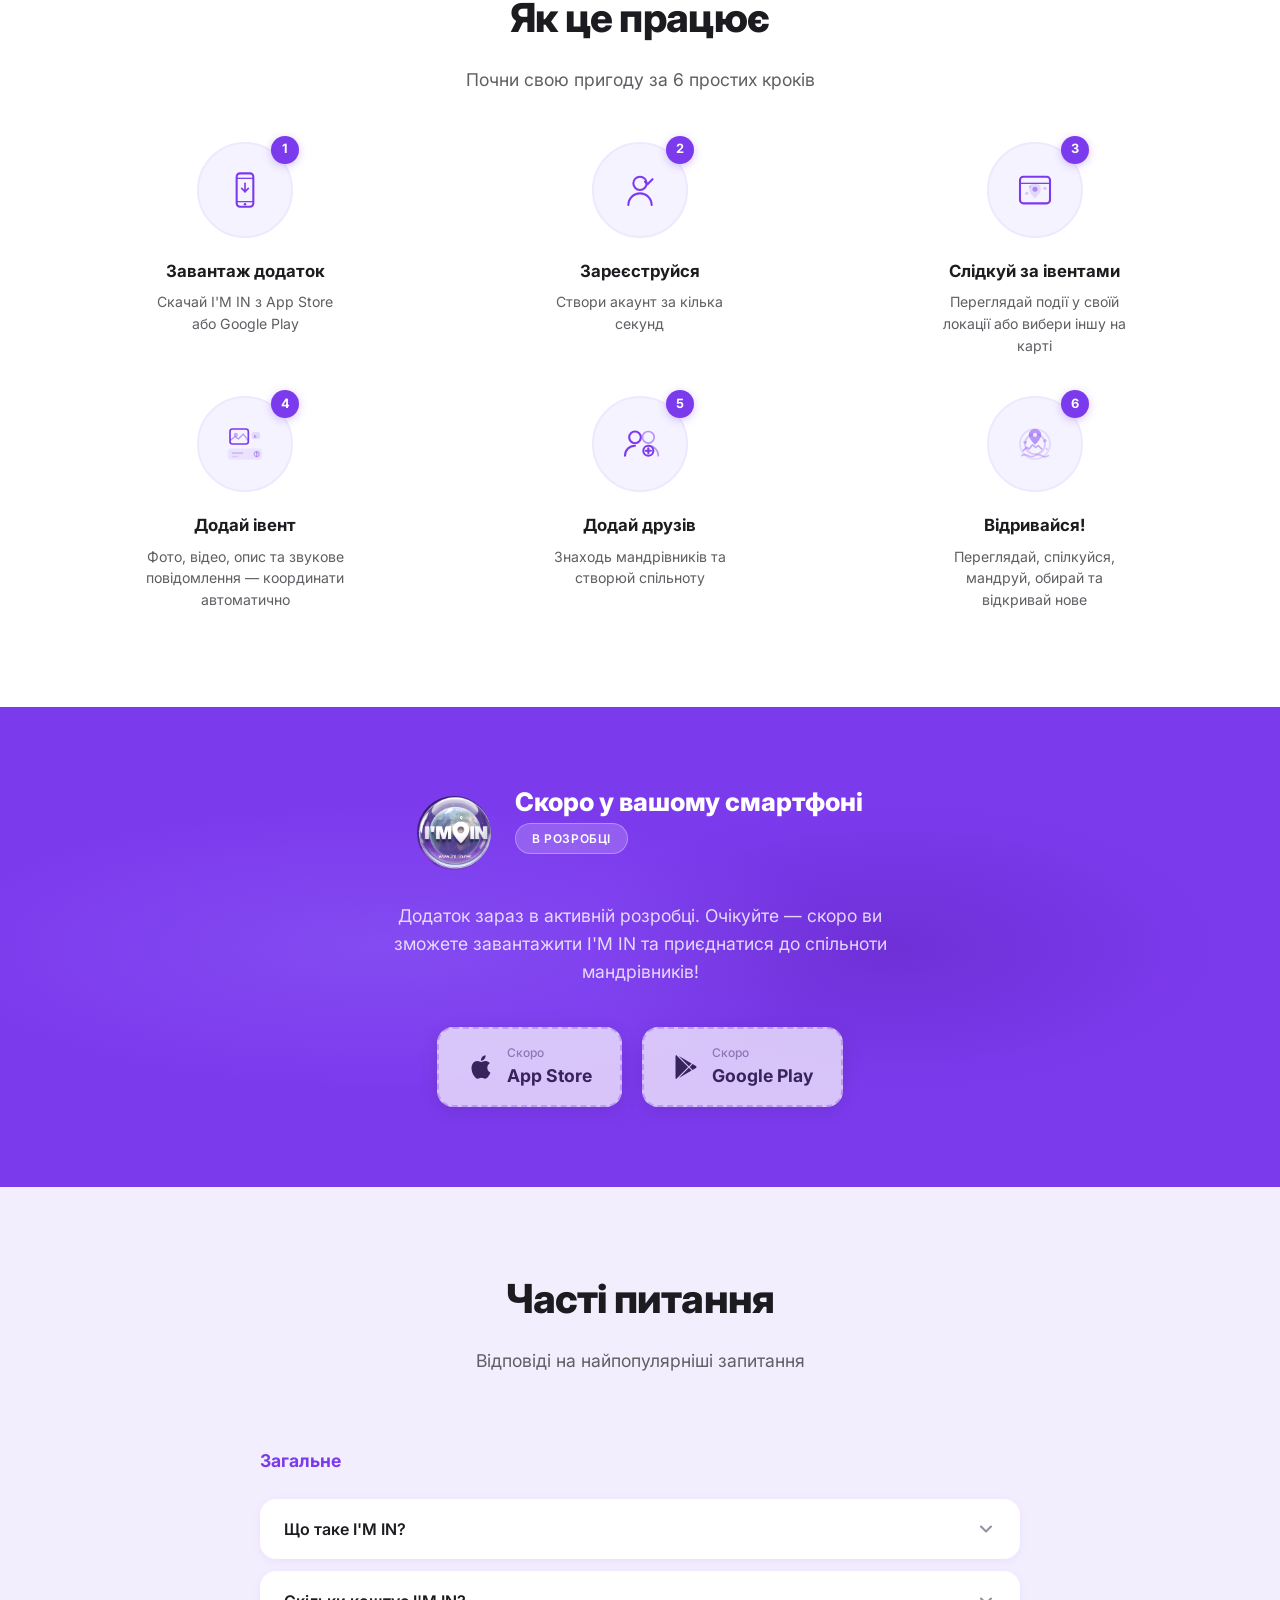
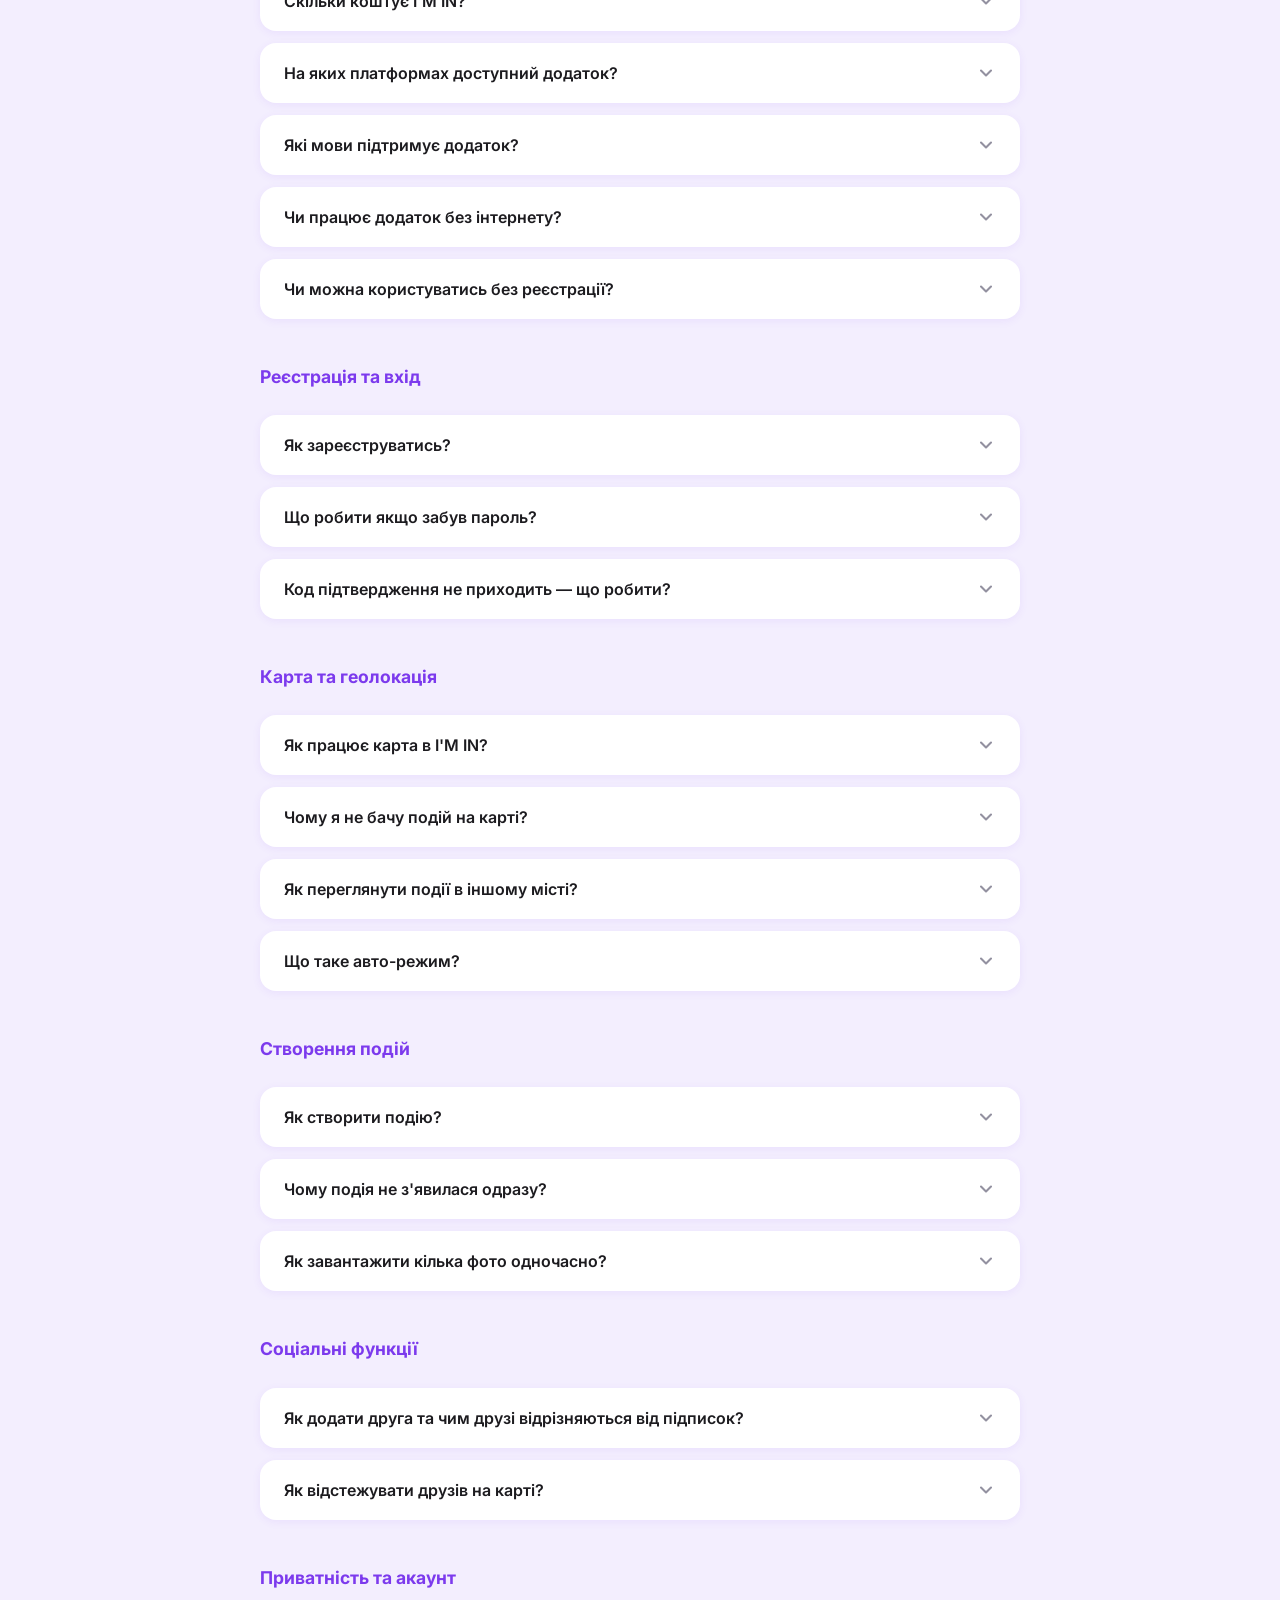
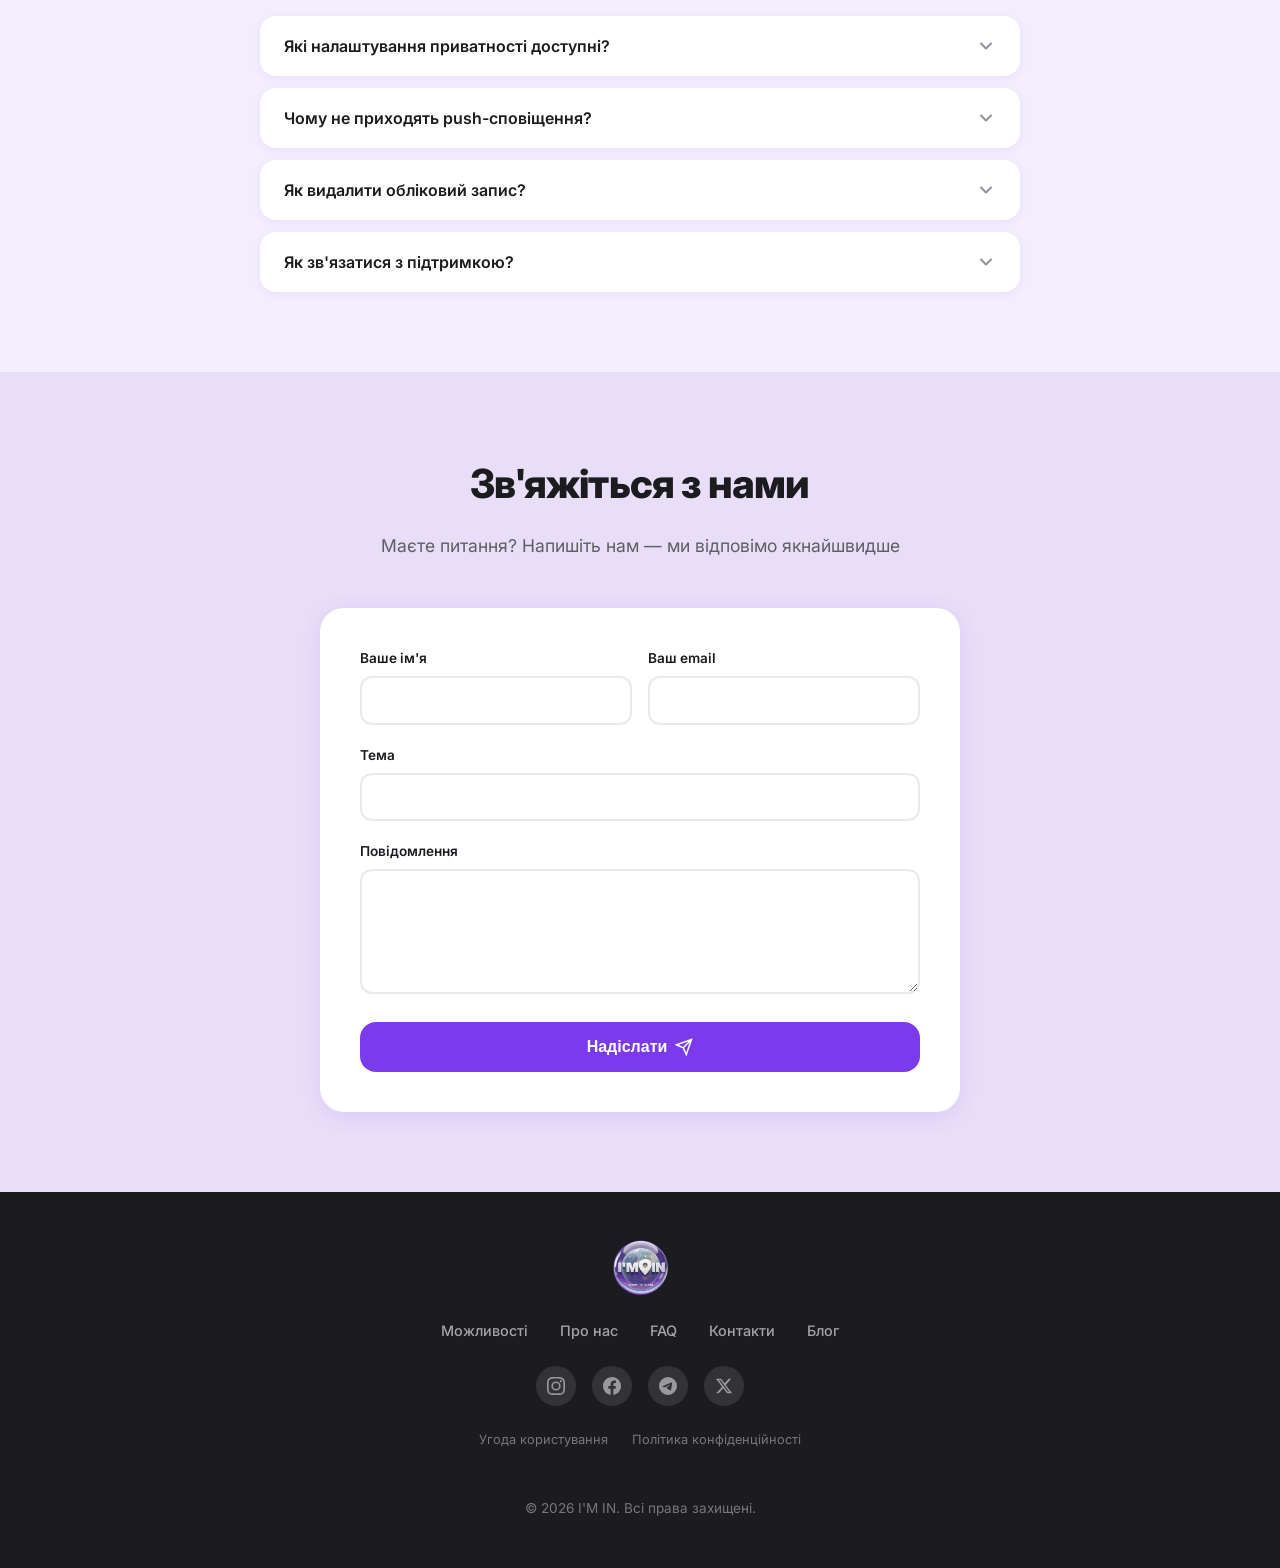
==== commit 5ee732ef: "FAQ: додано q22 - чи працює додаток без інтернету (7 мов) Made-with: Cursor" ====
--- a/index.html
+++ b/index.html
@@ -896,6 +896,15 @@
                 </div>
                 <div class="faq-item">
                     <button class="faq-question" aria-expanded="false">
+                        <span data-translate="faq.q22.question">Чи працює додаток без інтернету?</span>
+                        <svg class="faq-arrow" viewBox="0 0 24 24" fill="none"><path d="M6 9l6 6 6-6" stroke="currentColor" stroke-width="2.5" stroke-linecap="round" stroke-linejoin="round"/></svg>
+                    </button>
+                    <div class="faq-answer">
+                        <p data-translate="faq.q22.answer">Ні. I'M IN потребує постійного інтернет-з'єднання (Wi-Fi або мобільні дані). Офлайн-режим відсутній — усі дані завантажуються з сервера в реальному часі. Єдиний виняток: подія, створена без інтернету, потрапляє в чергу та автоматично відправиться при появі з'єднання.</p>
+                    </div>
+                </div>
+                <div class="faq-item">
+                    <button class="faq-question" aria-expanded="false">
                         <span data-translate="faq.q4.question">Чи можна користуватись без реєстрації?</span>
                         <svg class="faq-arrow" viewBox="0 0 24 24" fill="none"><path d="M6 9l6 6 6-6" stroke="currentColor" stroke-width="2.5" stroke-linecap="round" stroke-linejoin="round"/></svg>
                     </button>
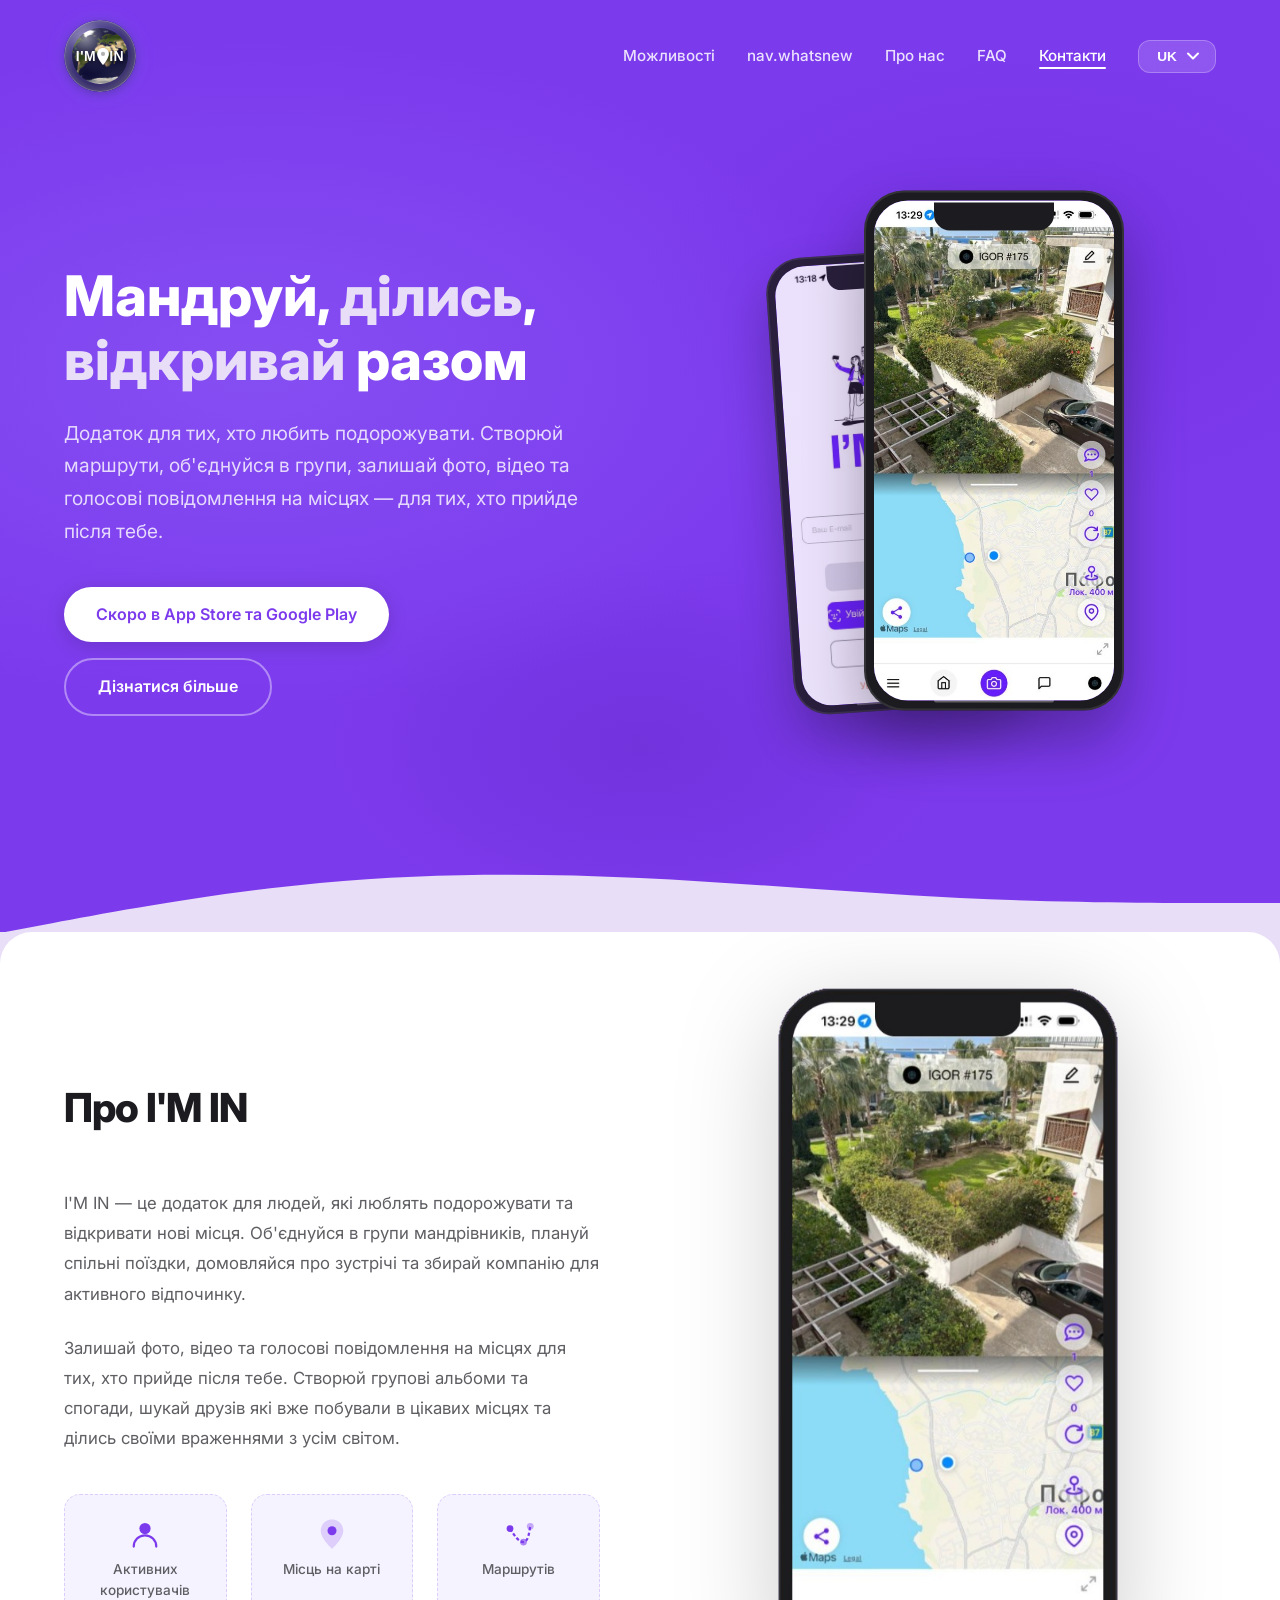
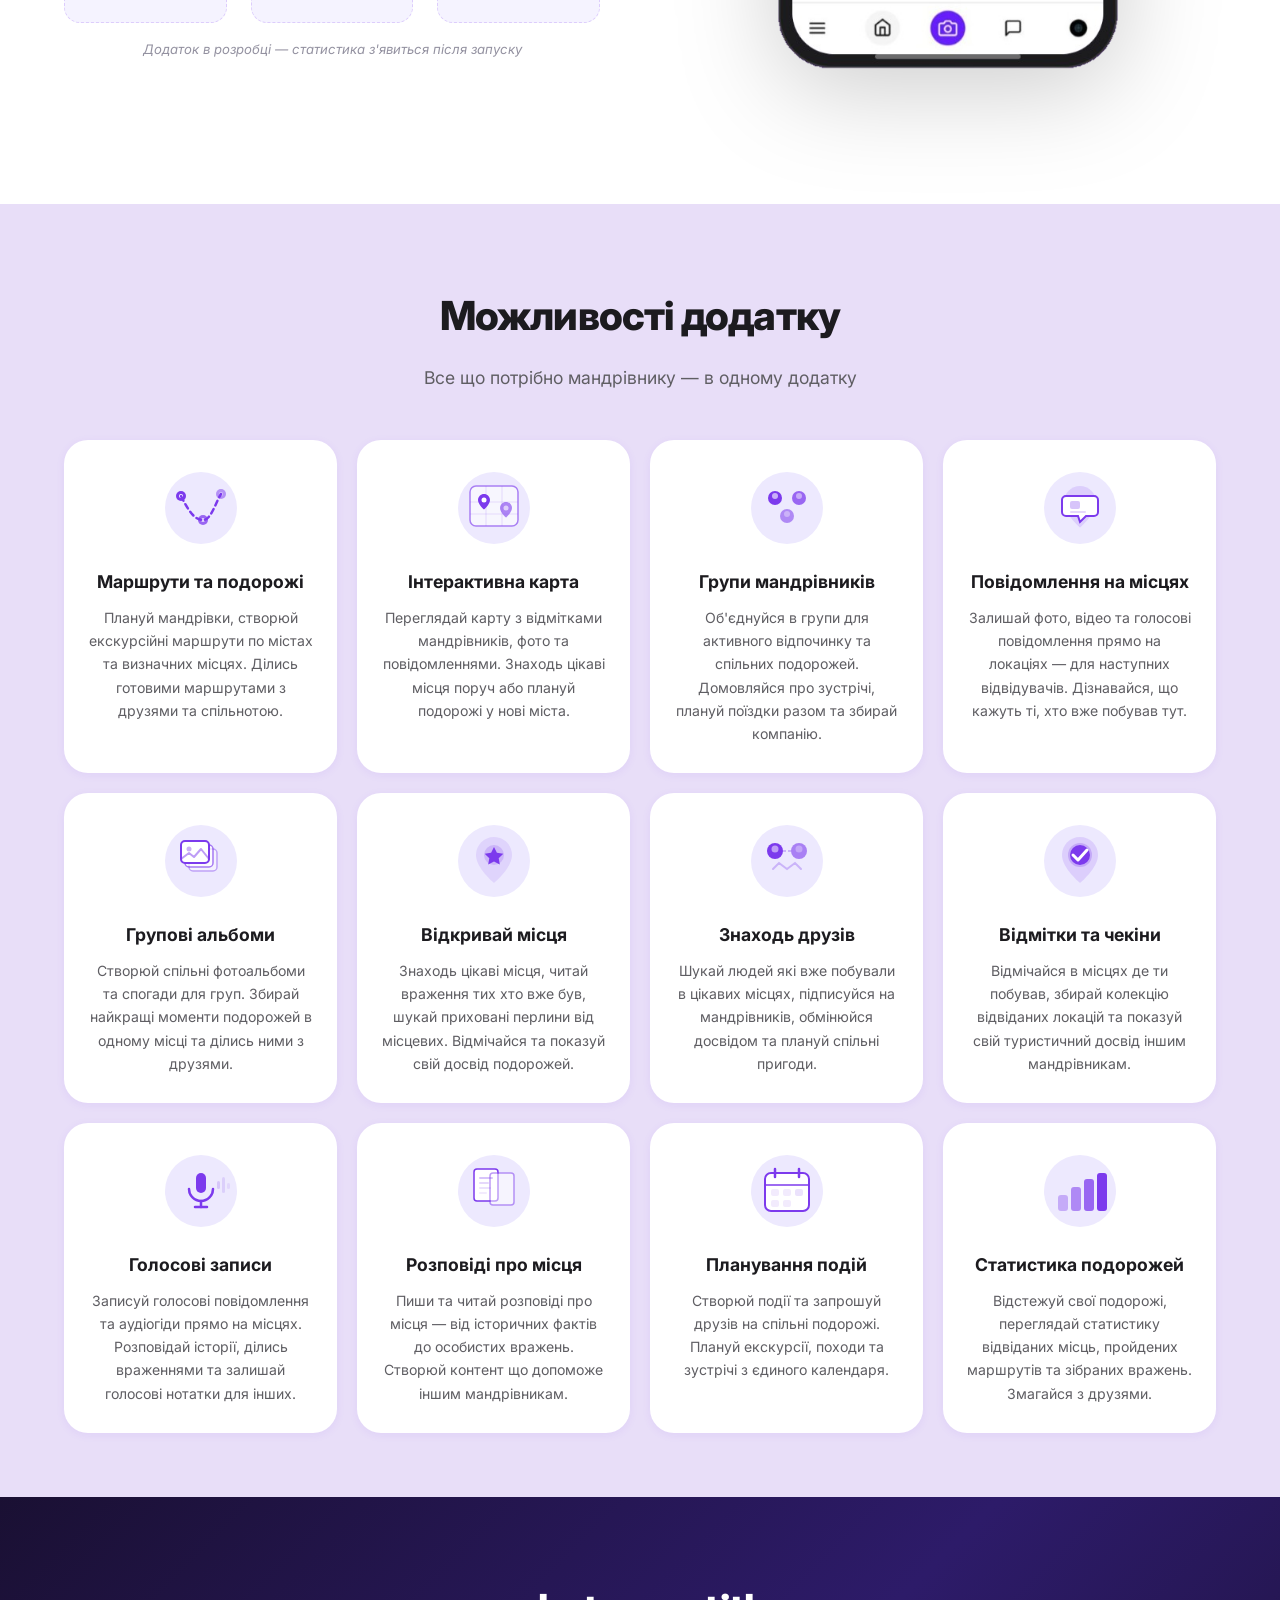
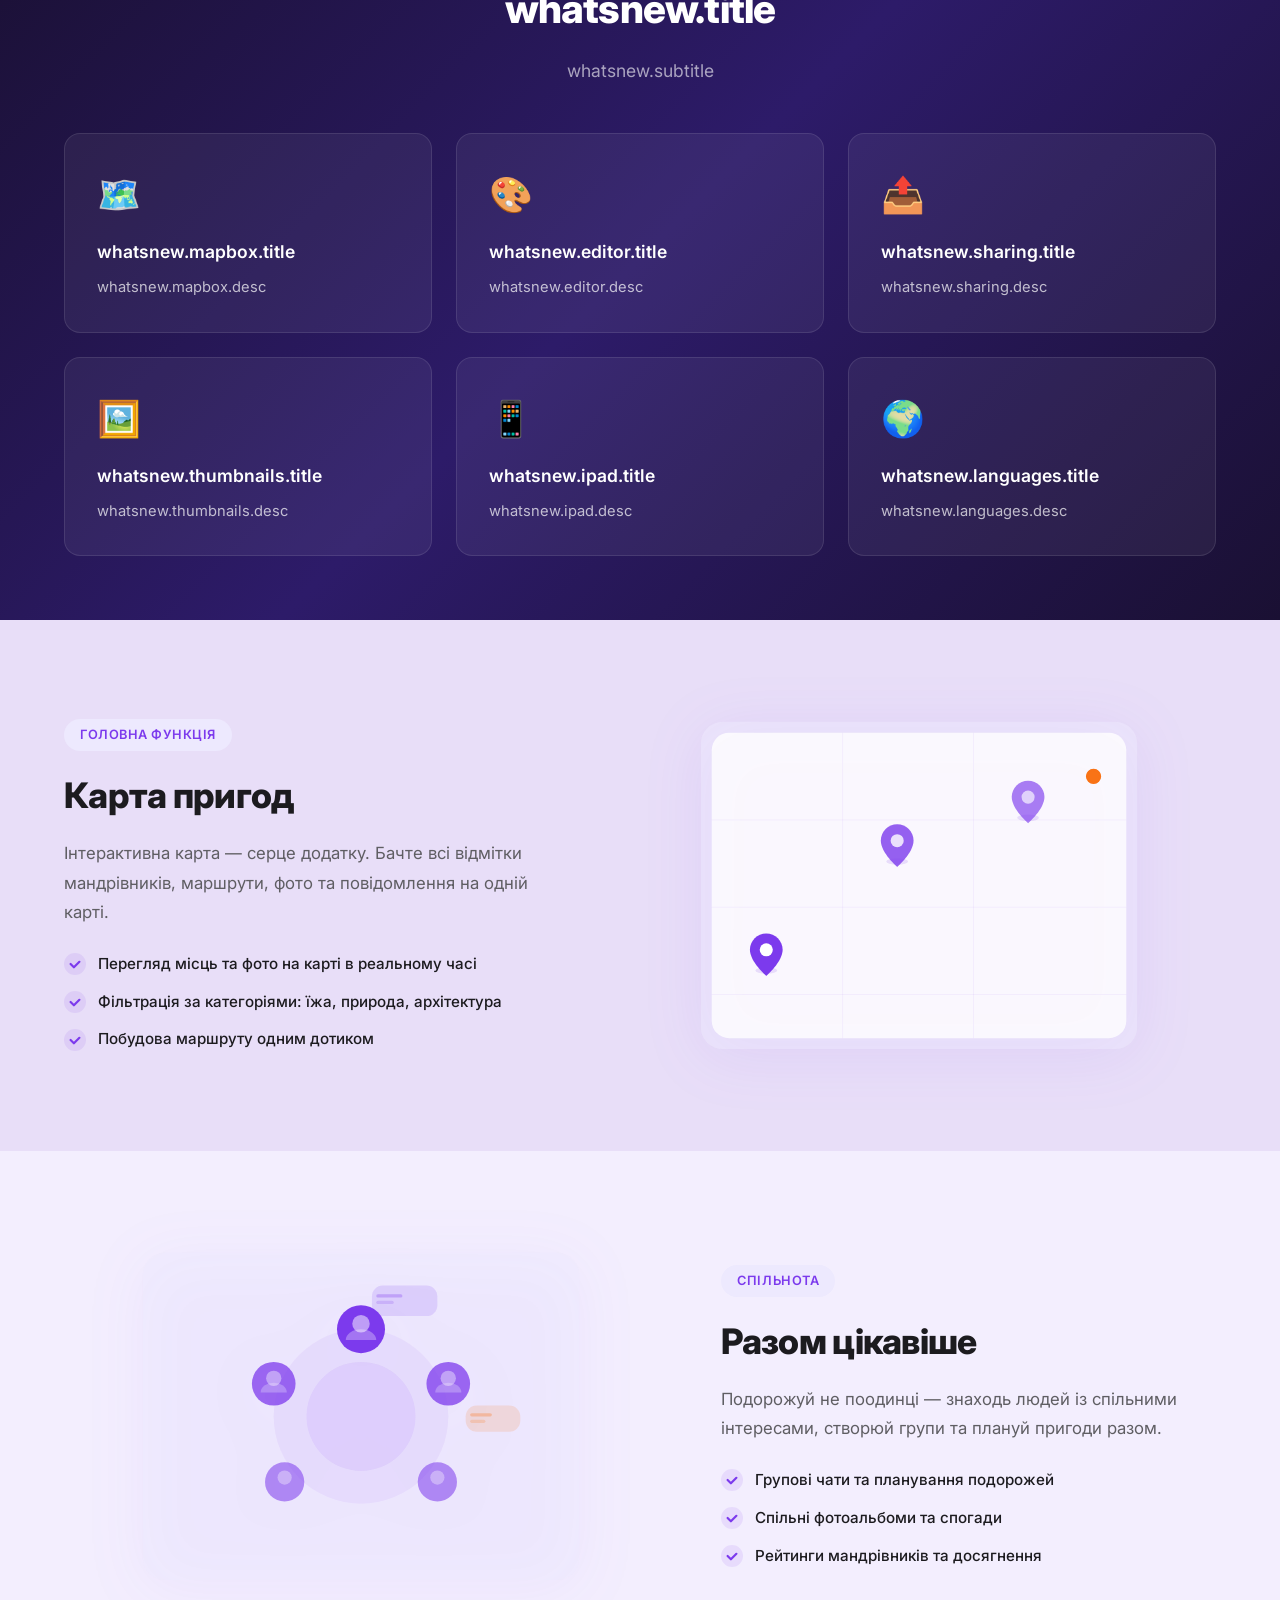
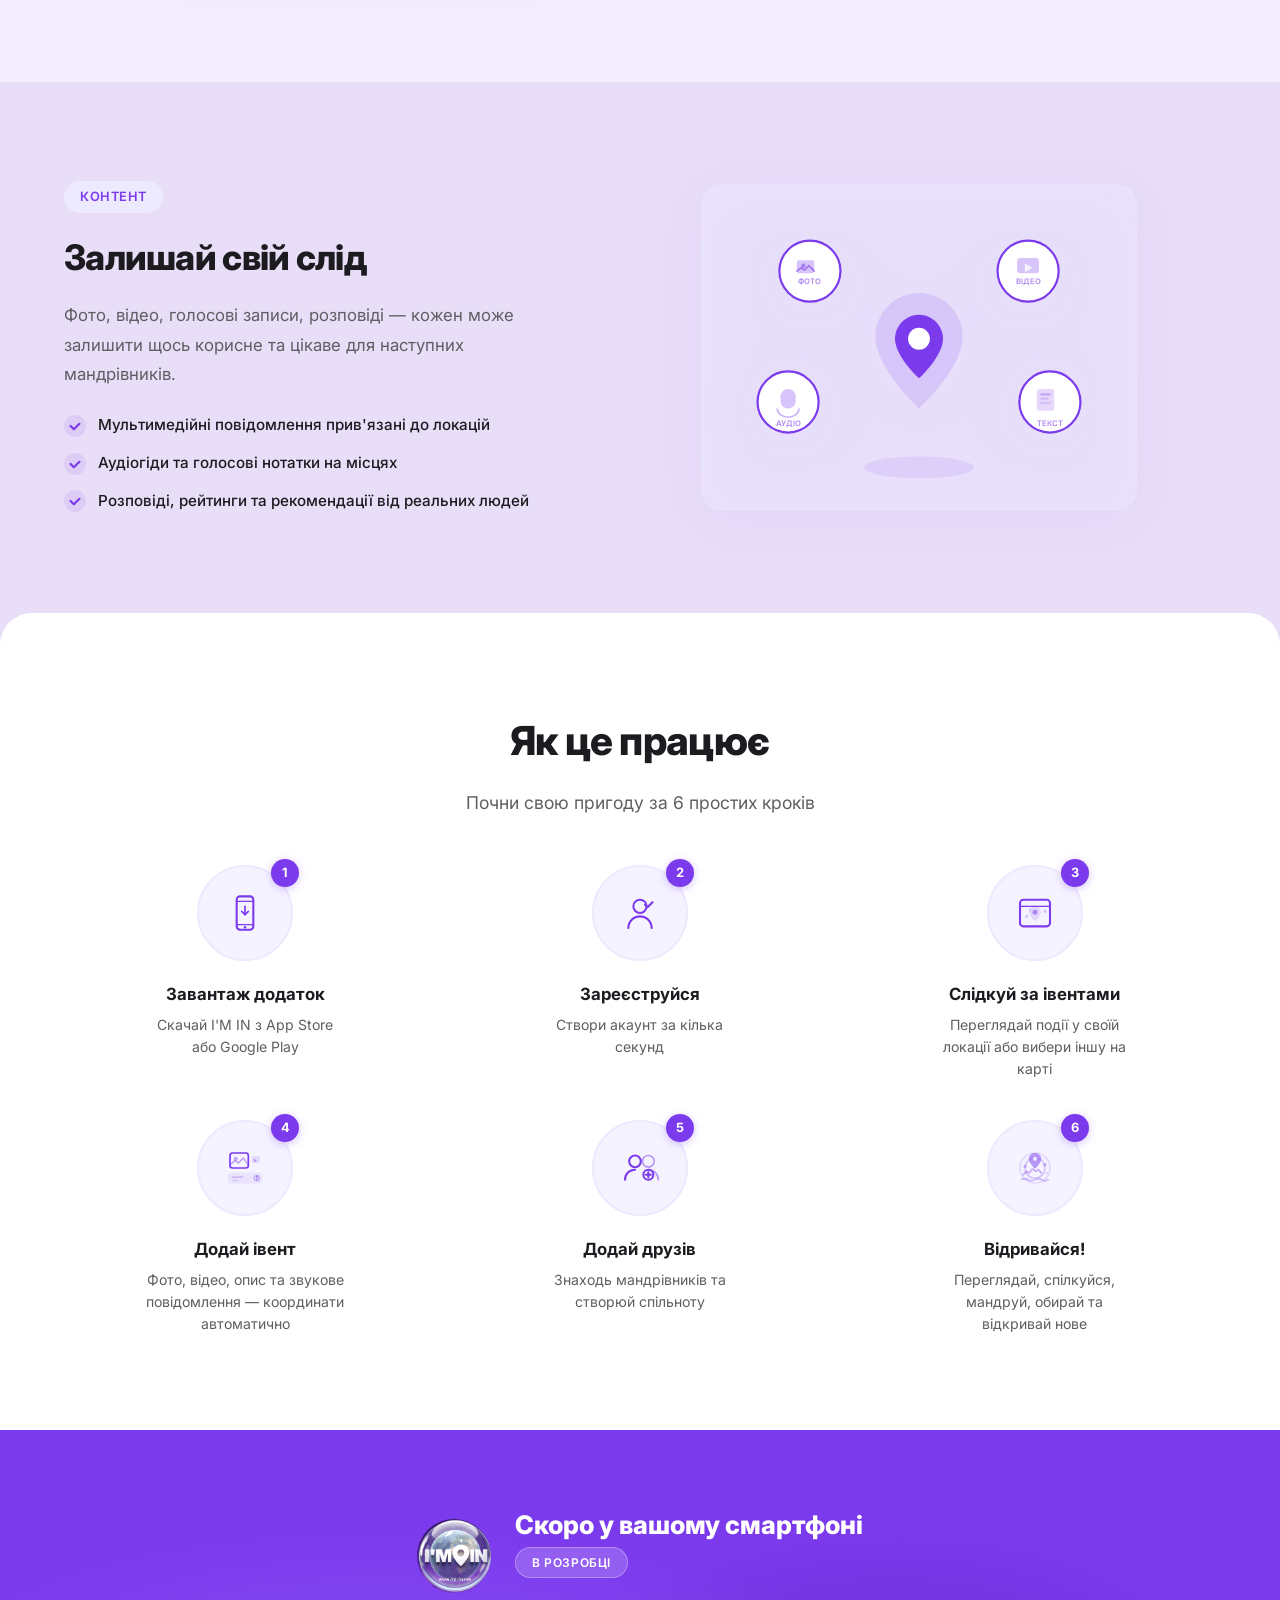
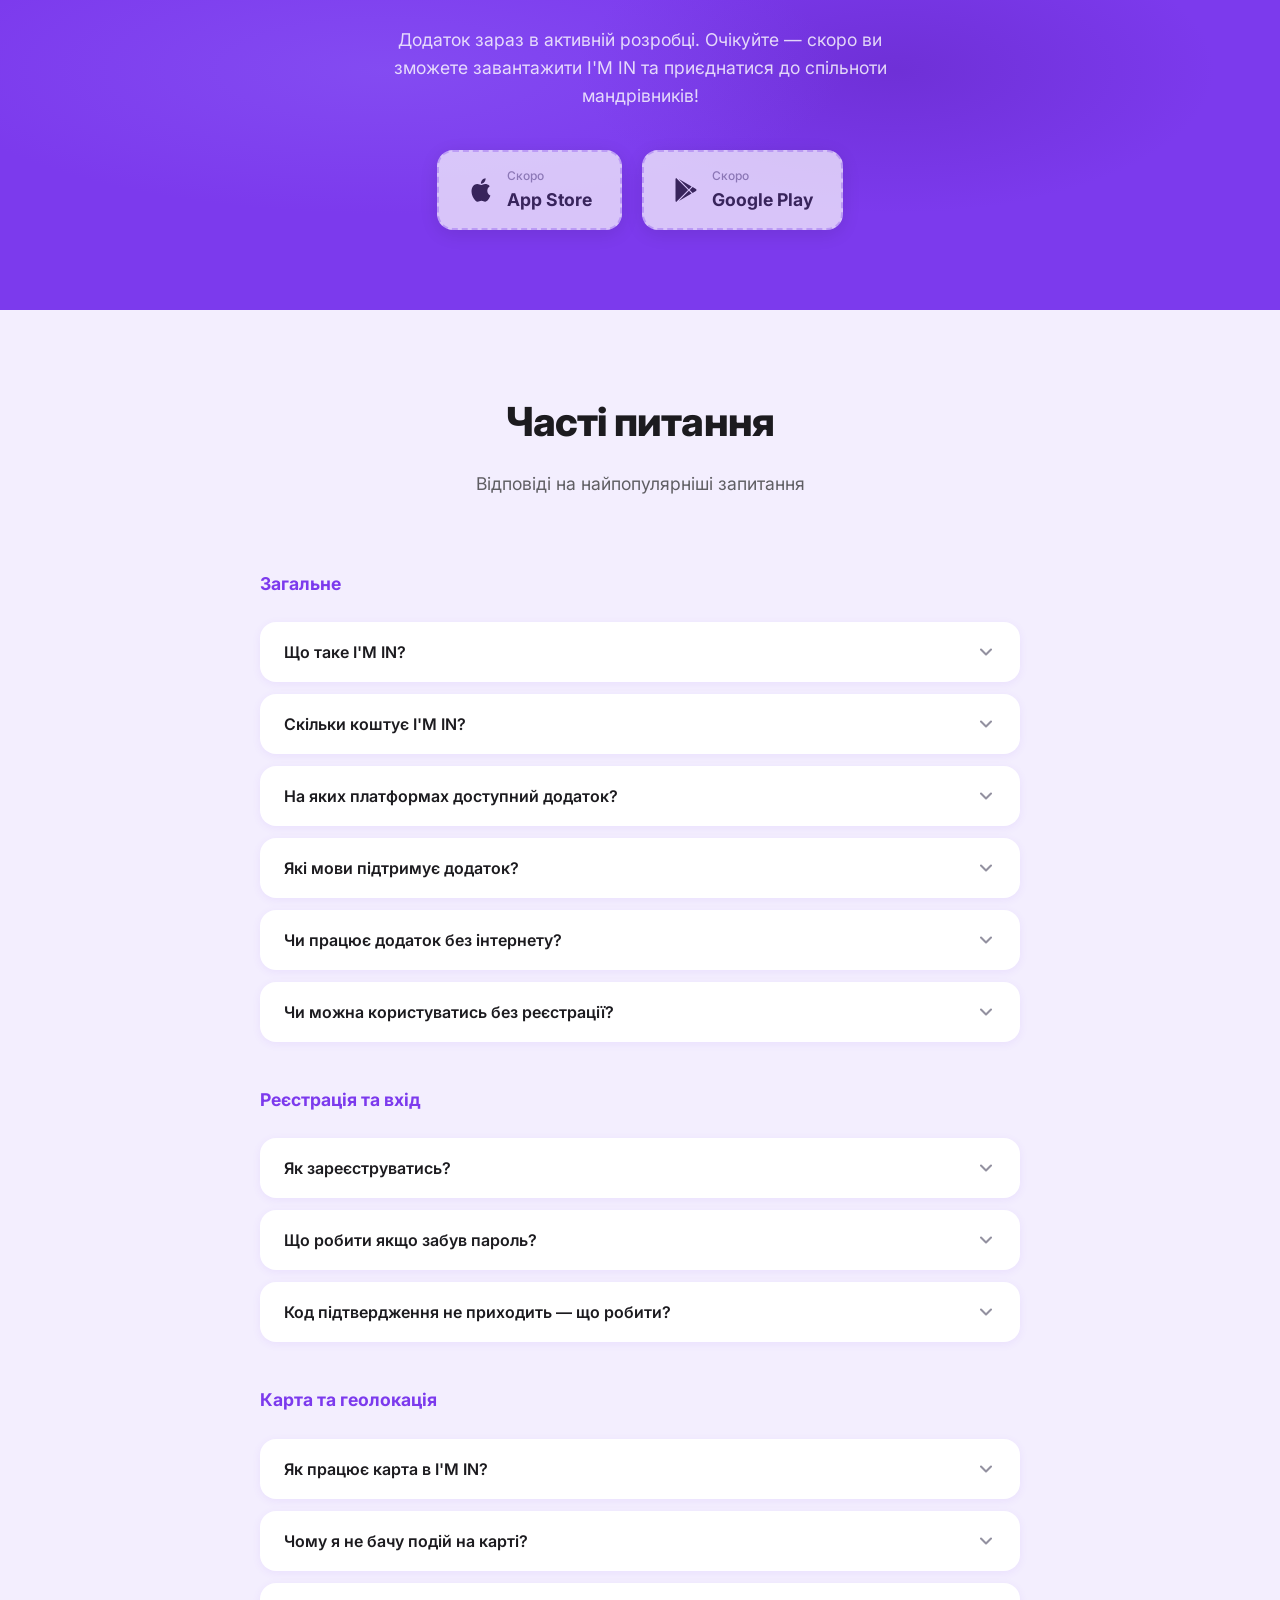
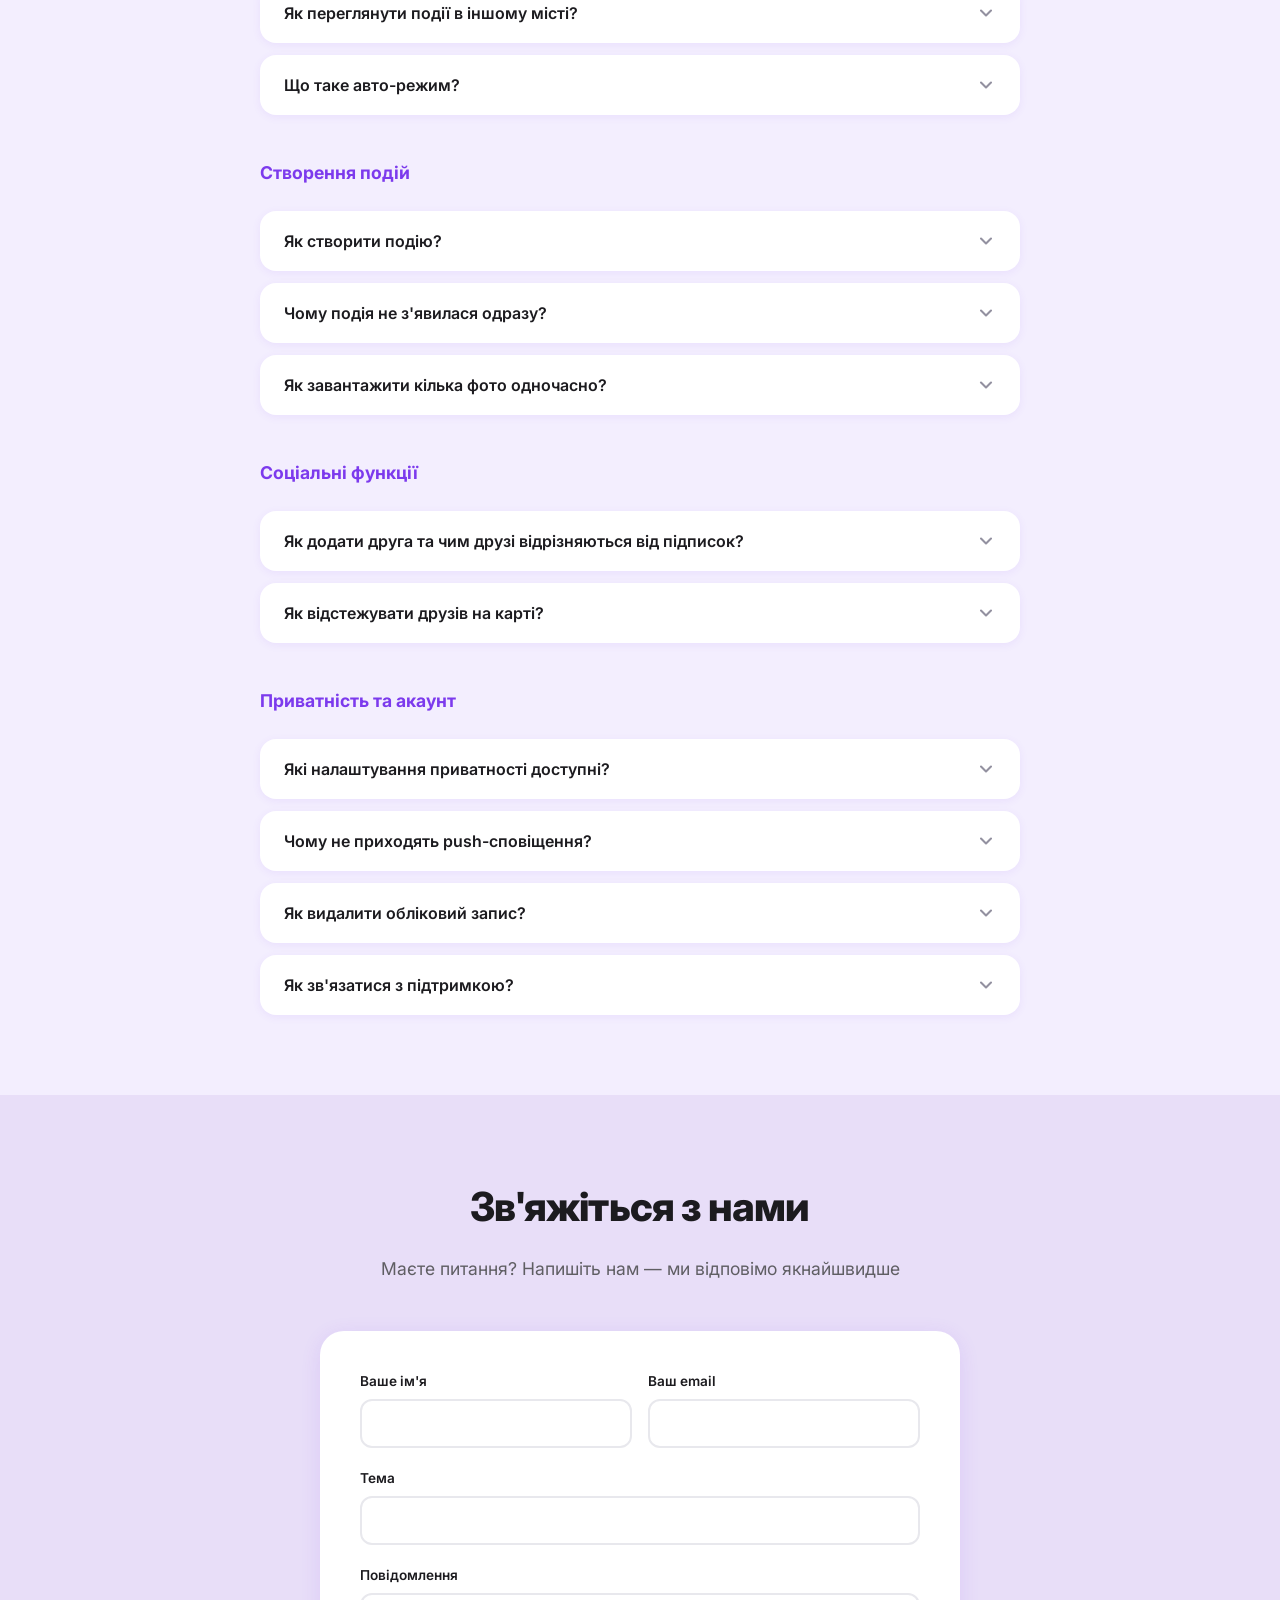
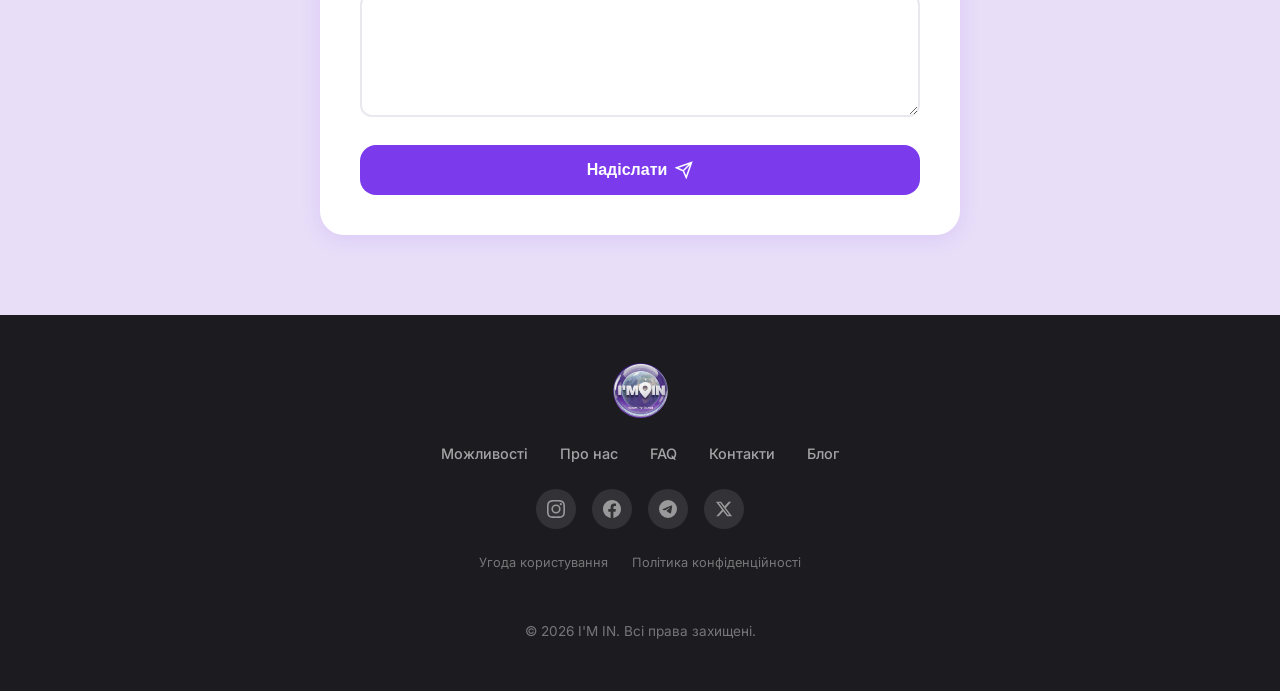
==== commit dcf56ec0: "Add "What's New" section with latest product features - Mapbox as alternative map provider - Built-i" ====
--- a/index.html
+++ b/index.html
@@ -150,6 +150,7 @@
                     <div class="nav-right">
                         <ul class="nav-menu">
                             <li><a href="#features" data-translate="nav.features">Можливості</a></li>
+                            <li><a href="#whats-new" data-translate="nav.whatsnew">Що нового</a></li>
                             <li><a href="#about" data-translate="nav.about">Про нас</a></li>
                             <li><a href="#faq">FAQ</a></li>
                             <li><a href="#contact" data-translate="nav.contact">Контакти</a></li>
@@ -308,7 +309,7 @@
                         </svg>
                     </div>
                     <h3 class="feature-title" data-translate="features.map.title">Інтерактивна карта</h3>
-                    <p class="feature-description" data-translate="features.map.description">Переглядай карту з відмітками мандрівників, фото та повідомленнями. Знаходь цікаві місця поруч або плануй подорожі у нові міста.</p>
+                    <p class="feature-description" data-translate="features.map.description">Apple Maps або Mapbox на вибір. Переглядай карту з відмітками мандрівників, фото та повідомленнями. Знаходь цікаві місця поруч або плануй подорожі у нові міста.</p>
                 </div>
                 <!-- 3. Groups -->
                 <div class="feature-card">
@@ -481,6 +482,46 @@
                     </div>
                     <h3 class="feature-title" data-translate="features.stats.title">Статистика подорожей</h3>
                     <p class="feature-description" data-translate="features.stats.description">Відстежуй свої подорожі, переглядай статистику відвіданих місць, пройдених маршрутів та зібраних вражень. Змагайся з друзями.</p>
+                </div>
+            </div>
+        </div>
+    </section>
+
+    <!-- What's New Section -->
+    <section id="whats-new" class="whats-new">
+        <div class="container">
+            <h2 class="section-title" data-translate="whatsnew.title">Що нового</h2>
+            <p class="section-subtitle" data-translate="whatsnew.subtitle">Останні оновлення додатку — березень 2026</p>
+            <div class="whatsnew-grid">
+                <div class="whatsnew-card">
+                    <div class="whatsnew-icon">🗺️</div>
+                    <h4 data-translate="whatsnew.mapbox.title">Mapbox — новий провайдер карт</h4>
+                    <p data-translate="whatsnew.mapbox.desc">Тепер можна обрати між Apple Maps та Mapbox. Більше деталей, додаткові стилі та покращена карта для різних регіонів.</p>
+                </div>
+                <div class="whatsnew-card">
+                    <div class="whatsnew-icon">🎨</div>
+                    <h4 data-translate="whatsnew.editor.title">Вбудований фоторедактор</h4>
+                    <p data-translate="whatsnew.editor.desc">Фільтри, малювання, текст та корекція кольорів — обробляй фото прямо в додатку перед публікацією. Жодних сторонніх програм.</p>
+                </div>
+                <div class="whatsnew-card">
+                    <div class="whatsnew-icon">📤</div>
+                    <h4 data-translate="whatsnew.sharing.title">Шерінг через системне меню</h4>
+                    <p data-translate="whatsnew.sharing.desc">Ділись подіями через iMessage, WhatsApp, Telegram чи будь-який інший додаток одним дотиком.</p>
+                </div>
+                <div class="whatsnew-card">
+                    <div class="whatsnew-icon">🖼️</div>
+                    <h4 data-translate="whatsnew.thumbnails.title">Розумні мініатюри</h4>
+                    <p data-translate="whatsnew.thumbnails.desc">Автоматична генерація мініатюр для кожної події. Оновлюються лише при зміні медіа — швидко та ефективно.</p>
+                </div>
+                <div class="whatsnew-card">
+                    <div class="whatsnew-icon">📱</div>
+                    <h4 data-translate="whatsnew.ipad.title">Повна підтримка iPad</h4>
+                    <p data-translate="whatsnew.ipad.desc">Адаптований інтерфейс для iPad з підтримкою обертання екрана — портретний та ландшафтний режими.</p>
+                </div>
+                <div class="whatsnew-card">
+                    <div class="whatsnew-icon">🌍</div>
+                    <h4 data-translate="whatsnew.languages.title">8 мов інтерфейсу</h4>
+                    <p data-translate="whatsnew.languages.desc">Українська, англійська, французька, іспанська, німецька, італійська, грецька та російська. Мова визначається автоматично.</p>
                 </div>
             </div>
         </div>
--- a/styles.css
+++ b/styles.css
@@ -1704,6 +1704,71 @@
     }
 }
 
+/* ===================== WHAT'S NEW ===================== */
+.whats-new {
+    padding: 5rem 0 4rem;
+    background: linear-gradient(135deg, #1a1033 0%, #2d1b69 50%, #1a1033 100%);
+    position: relative;
+}
+
+.whats-new .section-title {
+    color: #fff;
+}
+
+.whats-new .section-subtitle {
+    color: rgba(255,255,255,0.6);
+}
+
+.whatsnew-grid {
+    display: grid;
+    grid-template-columns: repeat(3, 1fr);
+    gap: 1.5rem;
+    margin-top: 2.5rem;
+}
+
+.whatsnew-card {
+    background: rgba(255,255,255,0.06);
+    border: 1px solid rgba(255,255,255,0.1);
+    border-radius: 16px;
+    padding: 2rem;
+    transition: transform 0.3s, background 0.3s;
+}
+
+.whatsnew-card:hover {
+    transform: translateY(-4px);
+    background: rgba(255,255,255,0.1);
+}
+
+.whatsnew-icon {
+    font-size: 2.2rem;
+    margin-bottom: 1rem;
+}
+
+.whatsnew-card h4 {
+    color: #fff;
+    font-size: 1.1rem;
+    font-weight: 600;
+    margin-bottom: 0.6rem;
+}
+
+.whatsnew-card p {
+    color: rgba(255,255,255,0.7);
+    font-size: 0.92rem;
+    line-height: 1.6;
+}
+
+@media (max-width: 1024px) {
+    .whatsnew-grid {
+        grid-template-columns: repeat(2, 1fr);
+    }
+}
+
+@media (max-width: 768px) {
+    .whatsnew-grid {
+        grid-template-columns: 1fr;
+    }
+}
+
 /* ===================== RESPONSIVE ===================== */
 @media (max-width: 1200px) {
     .features-grid {
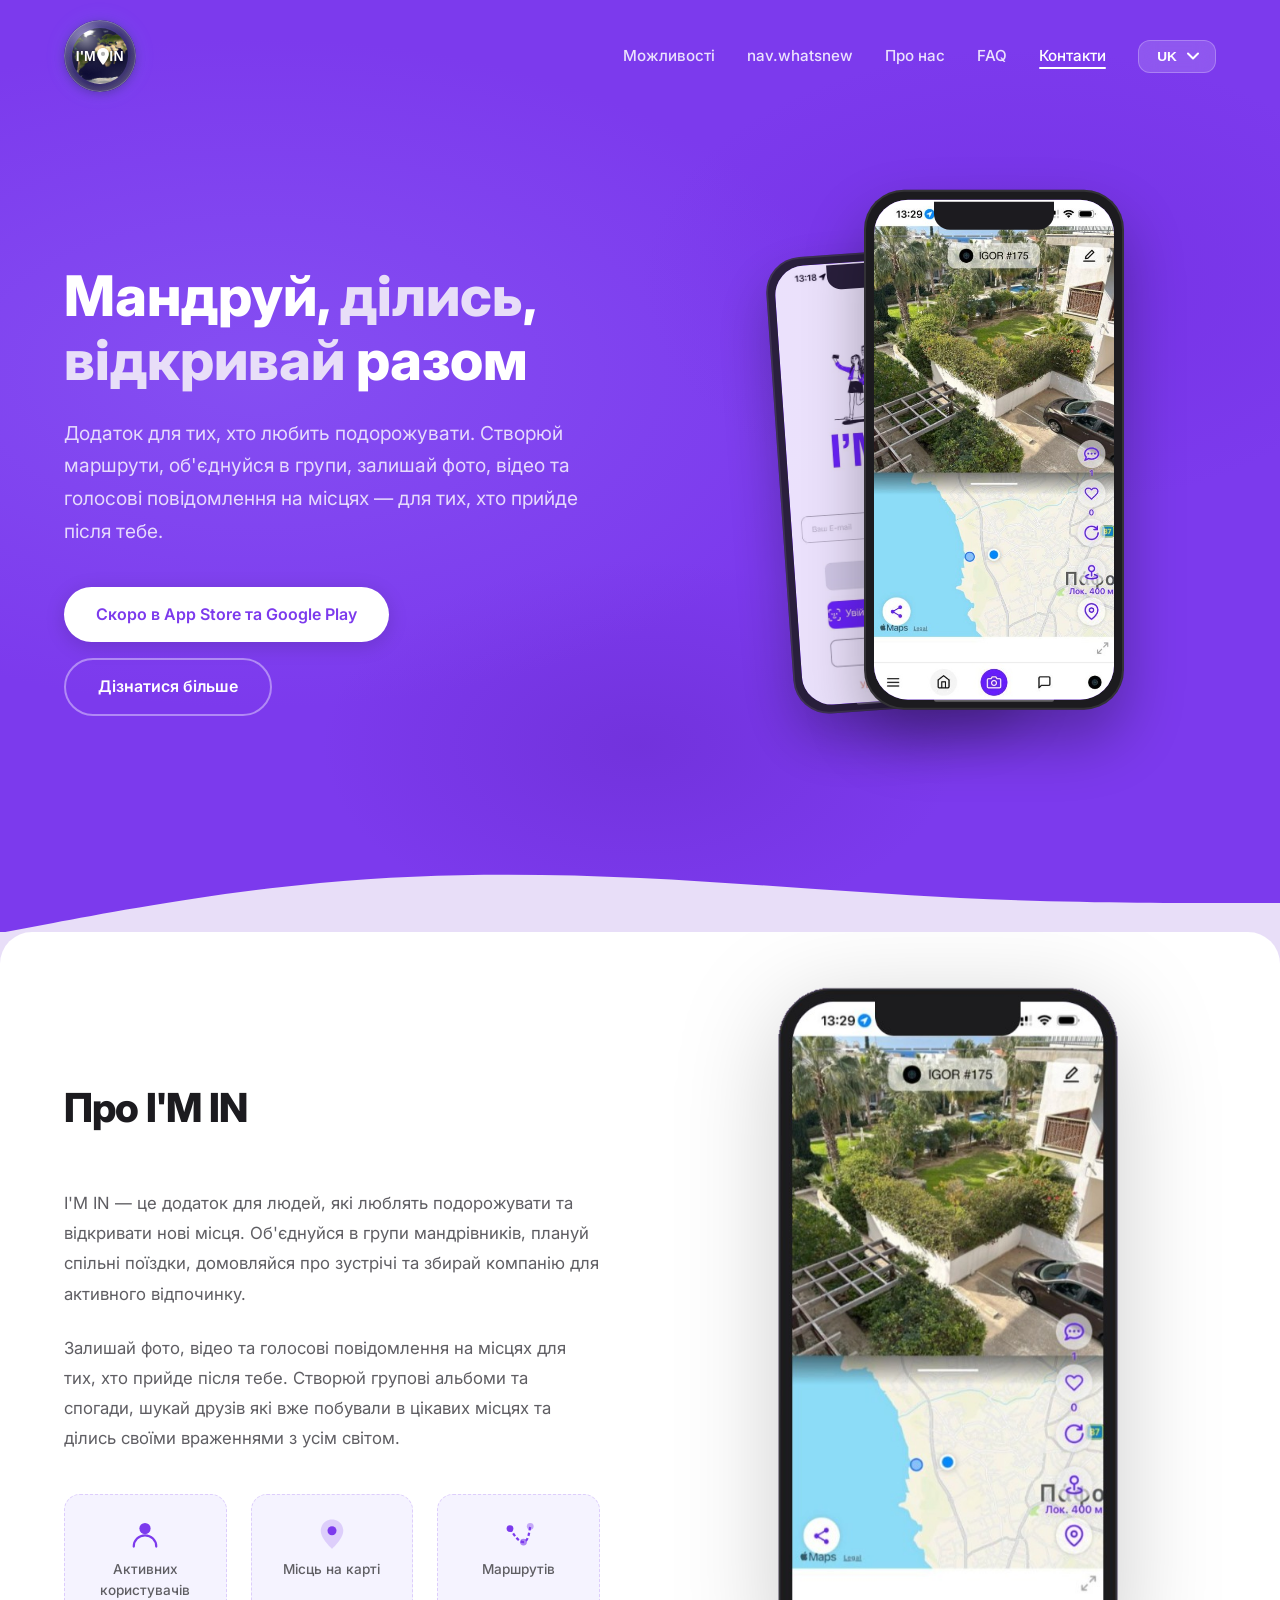
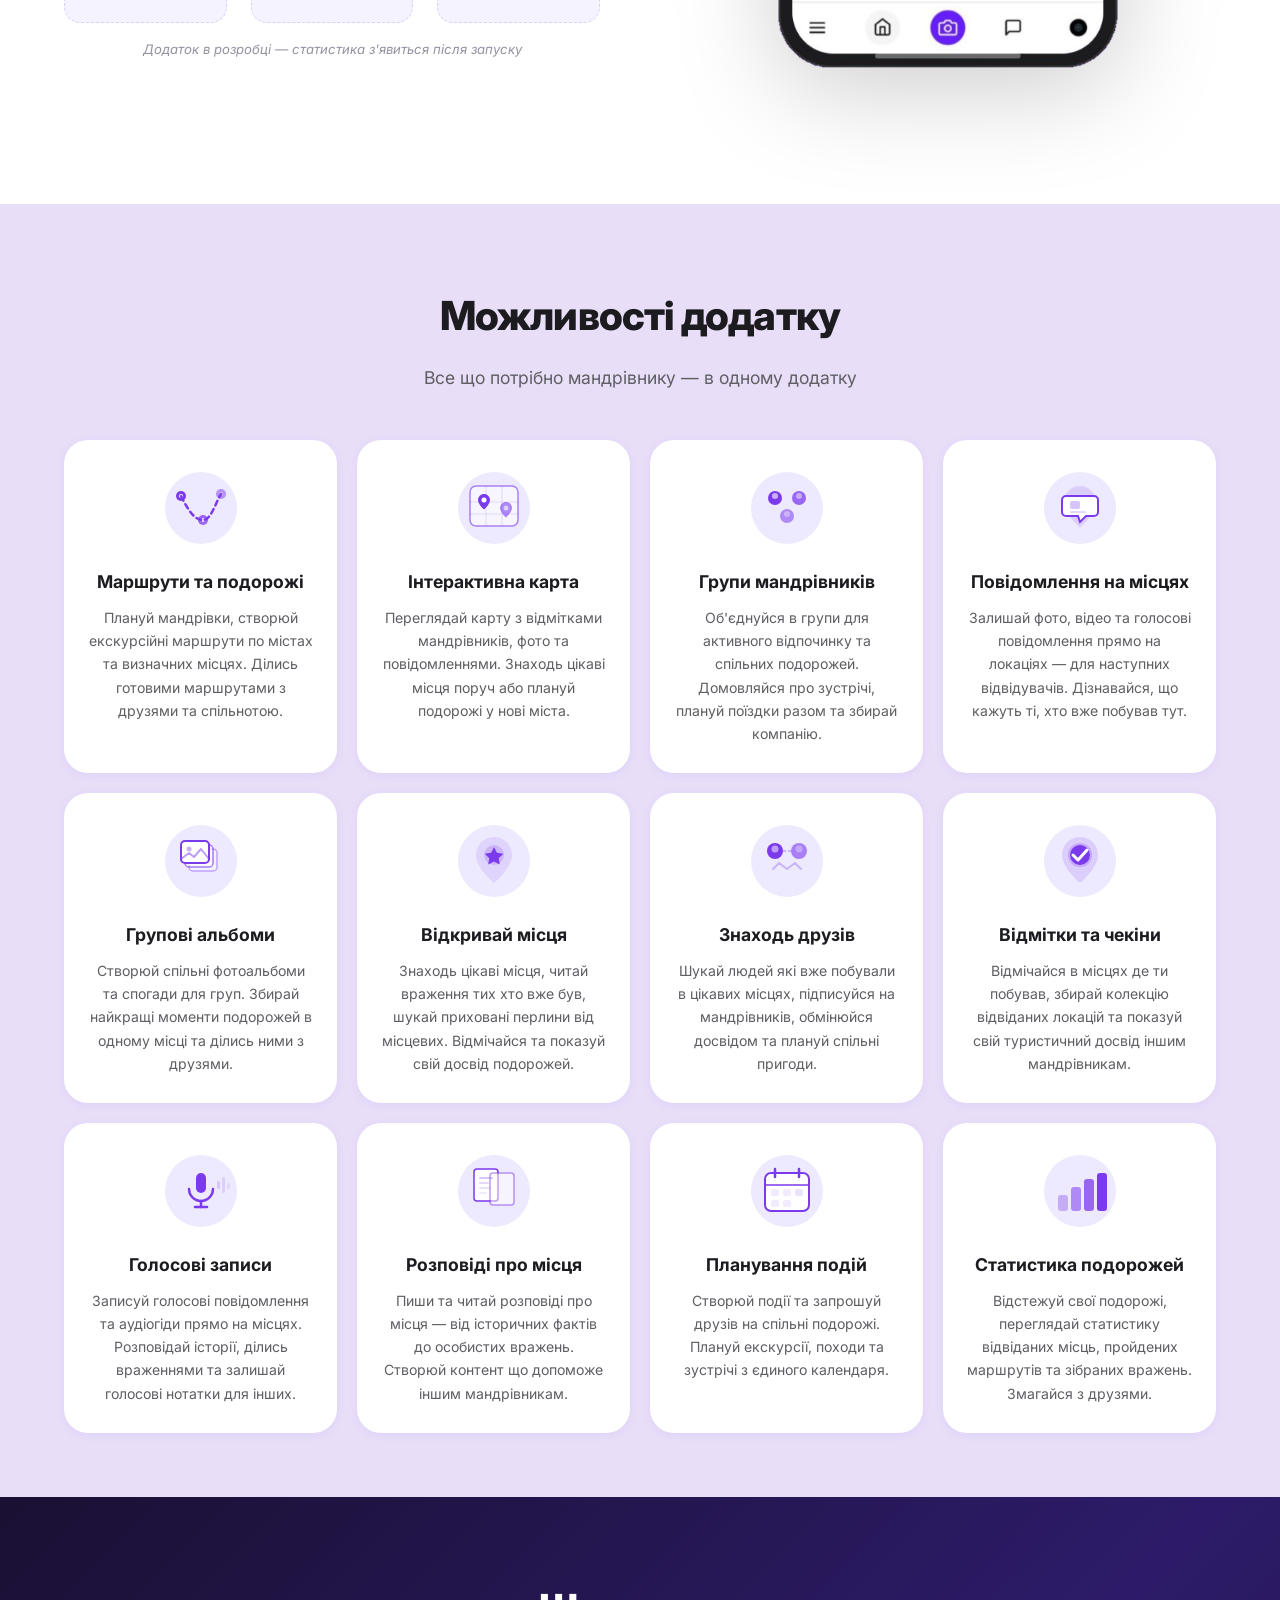
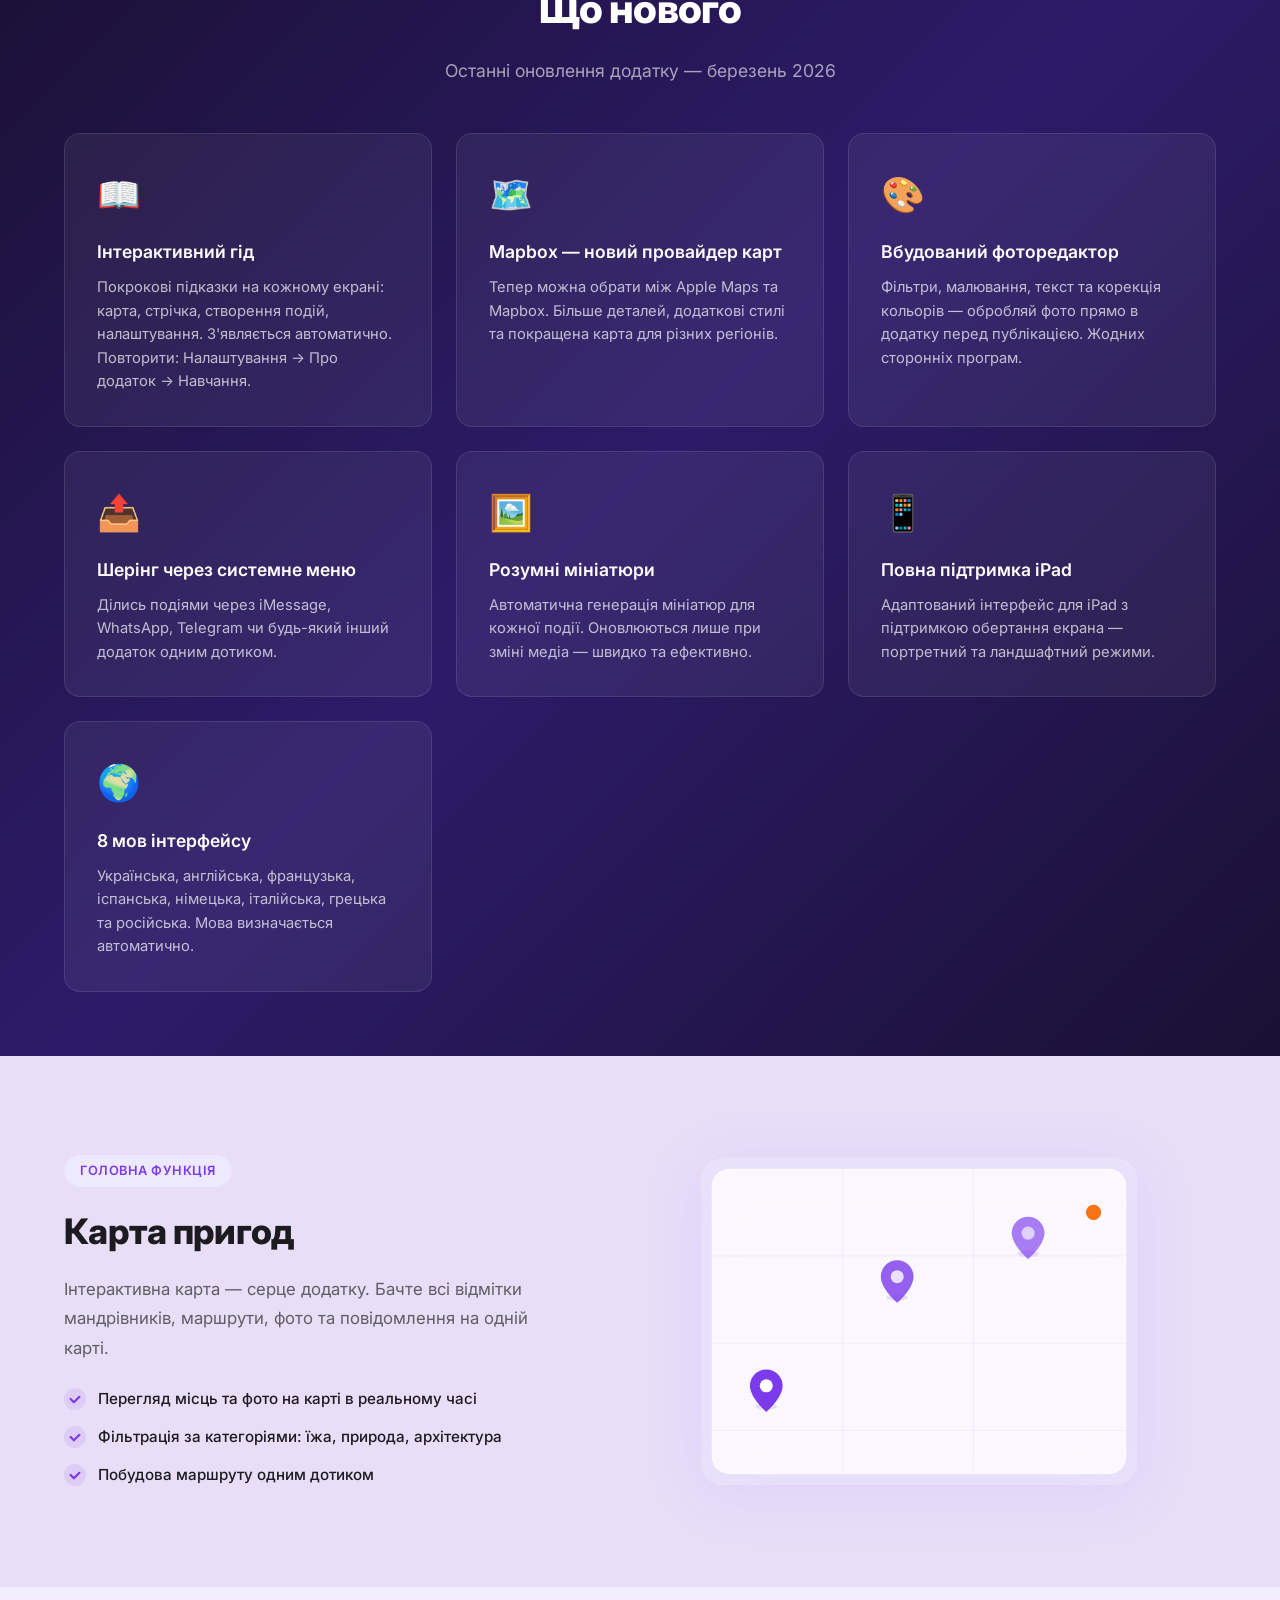
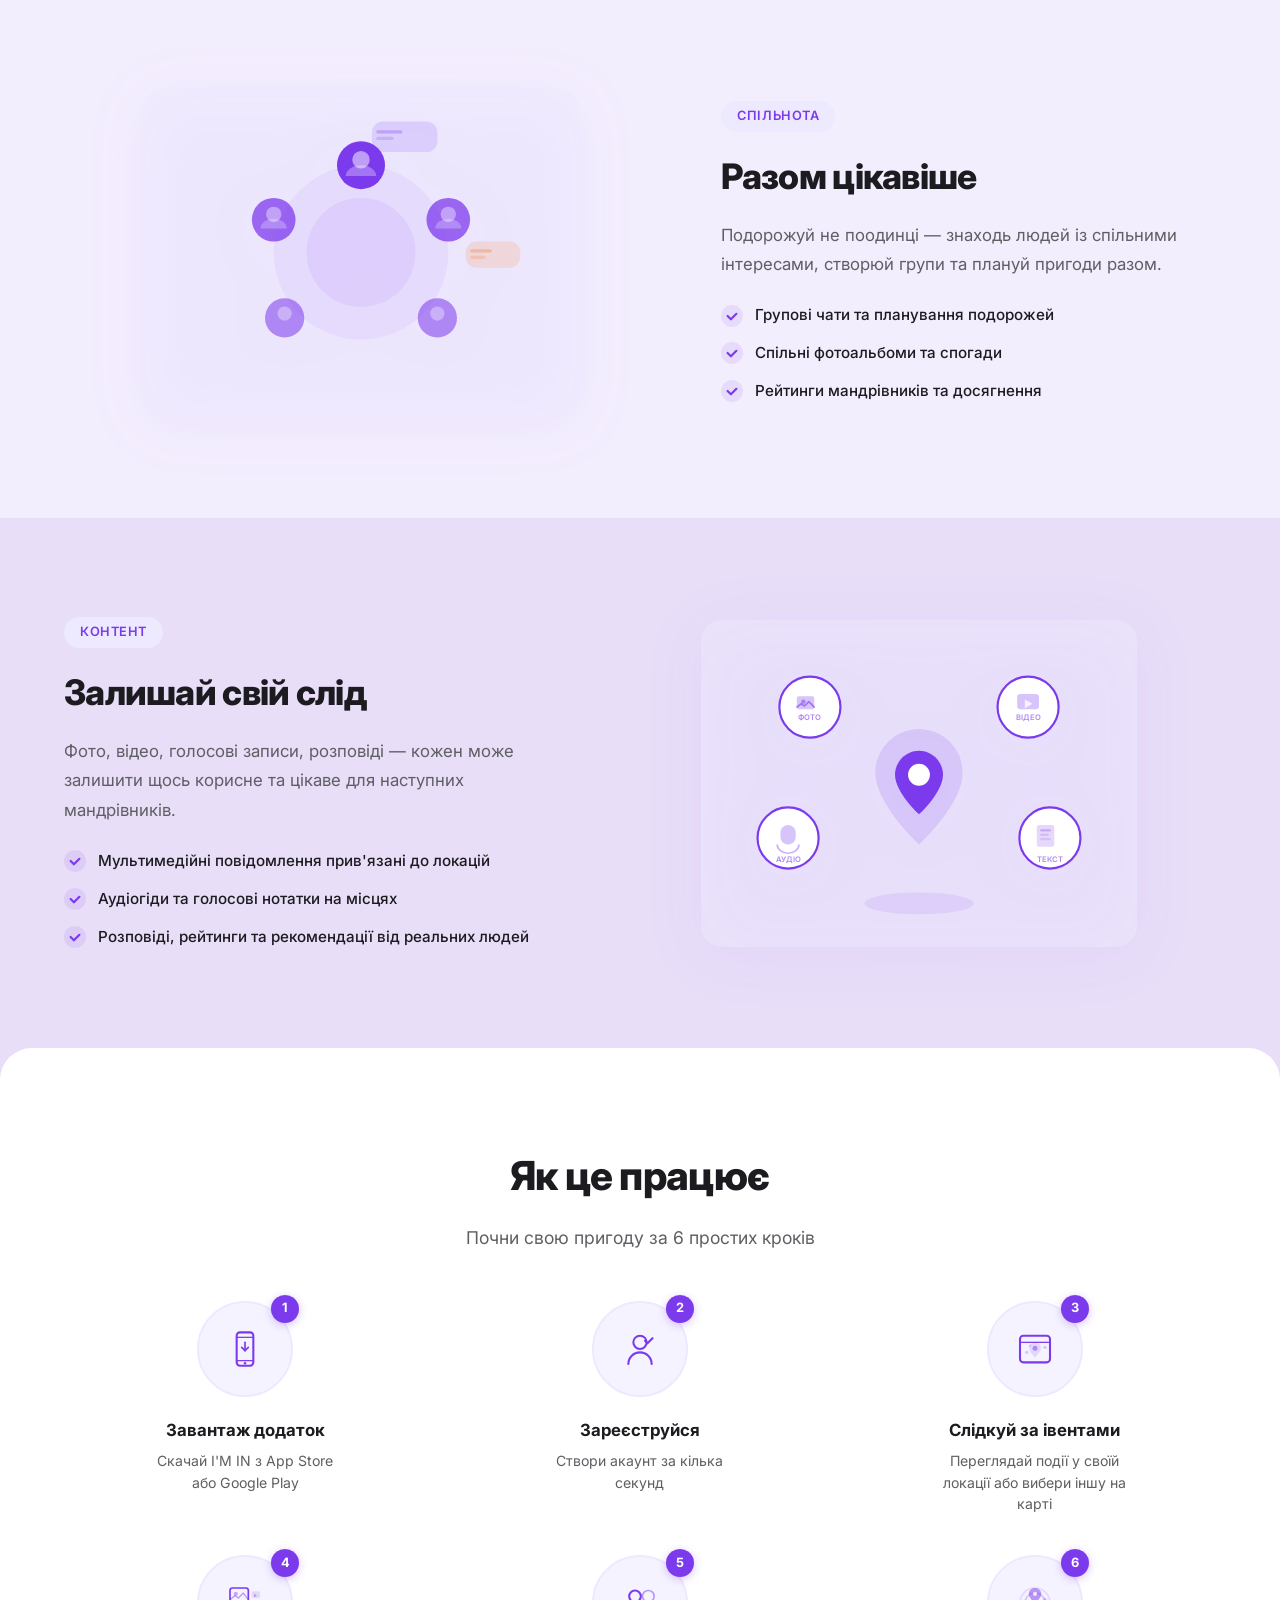
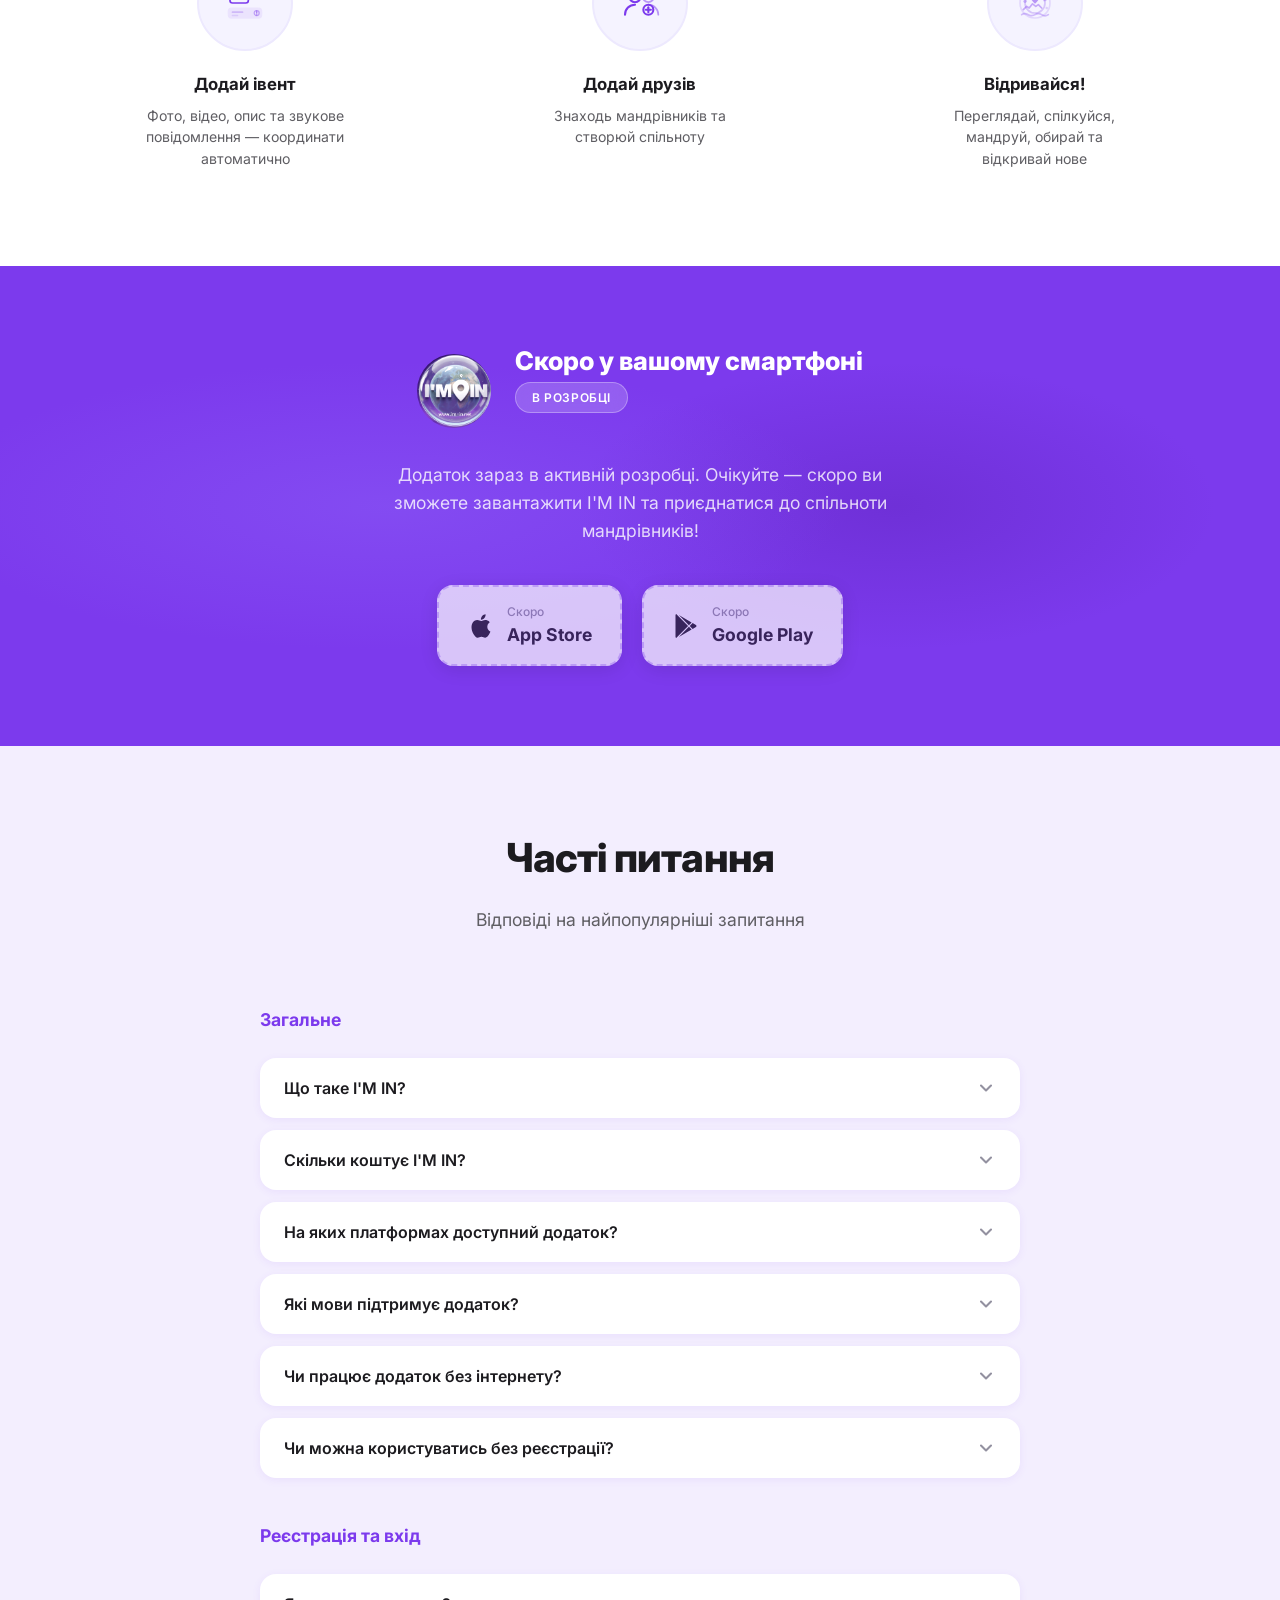
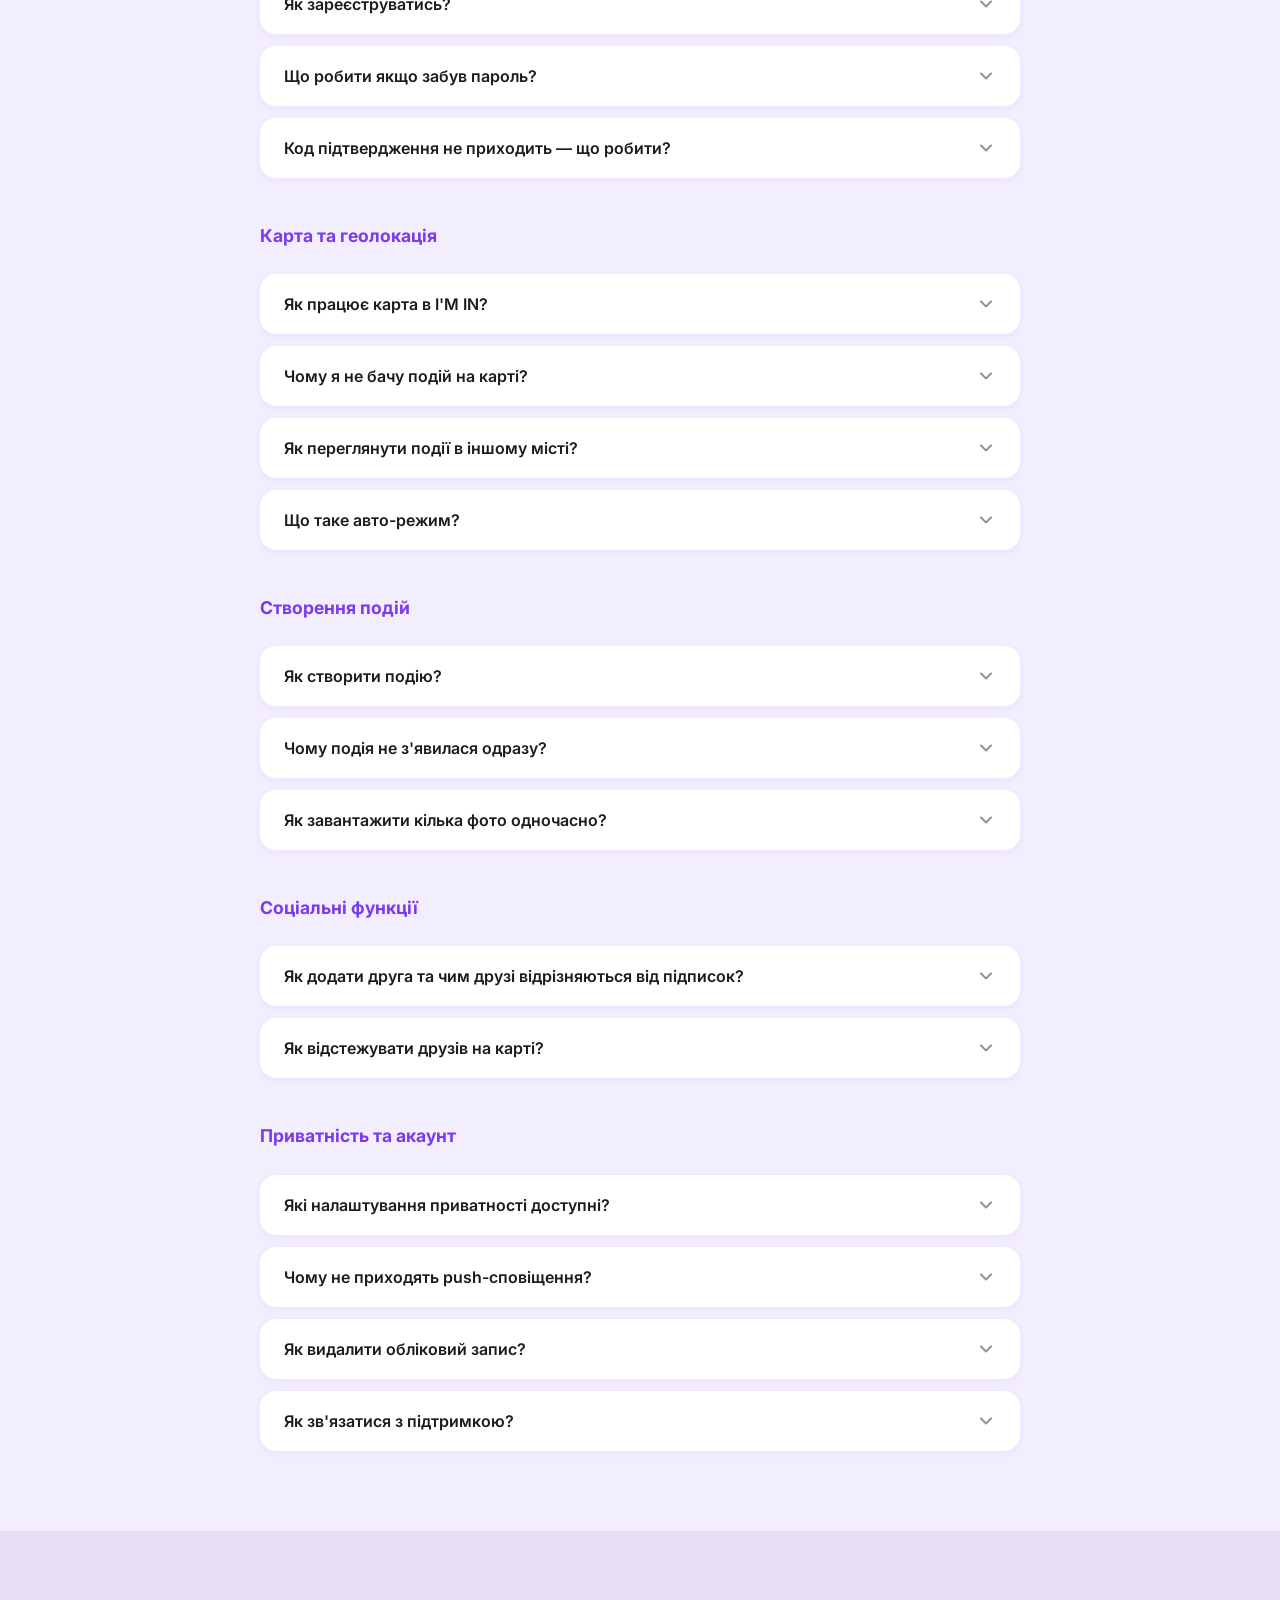
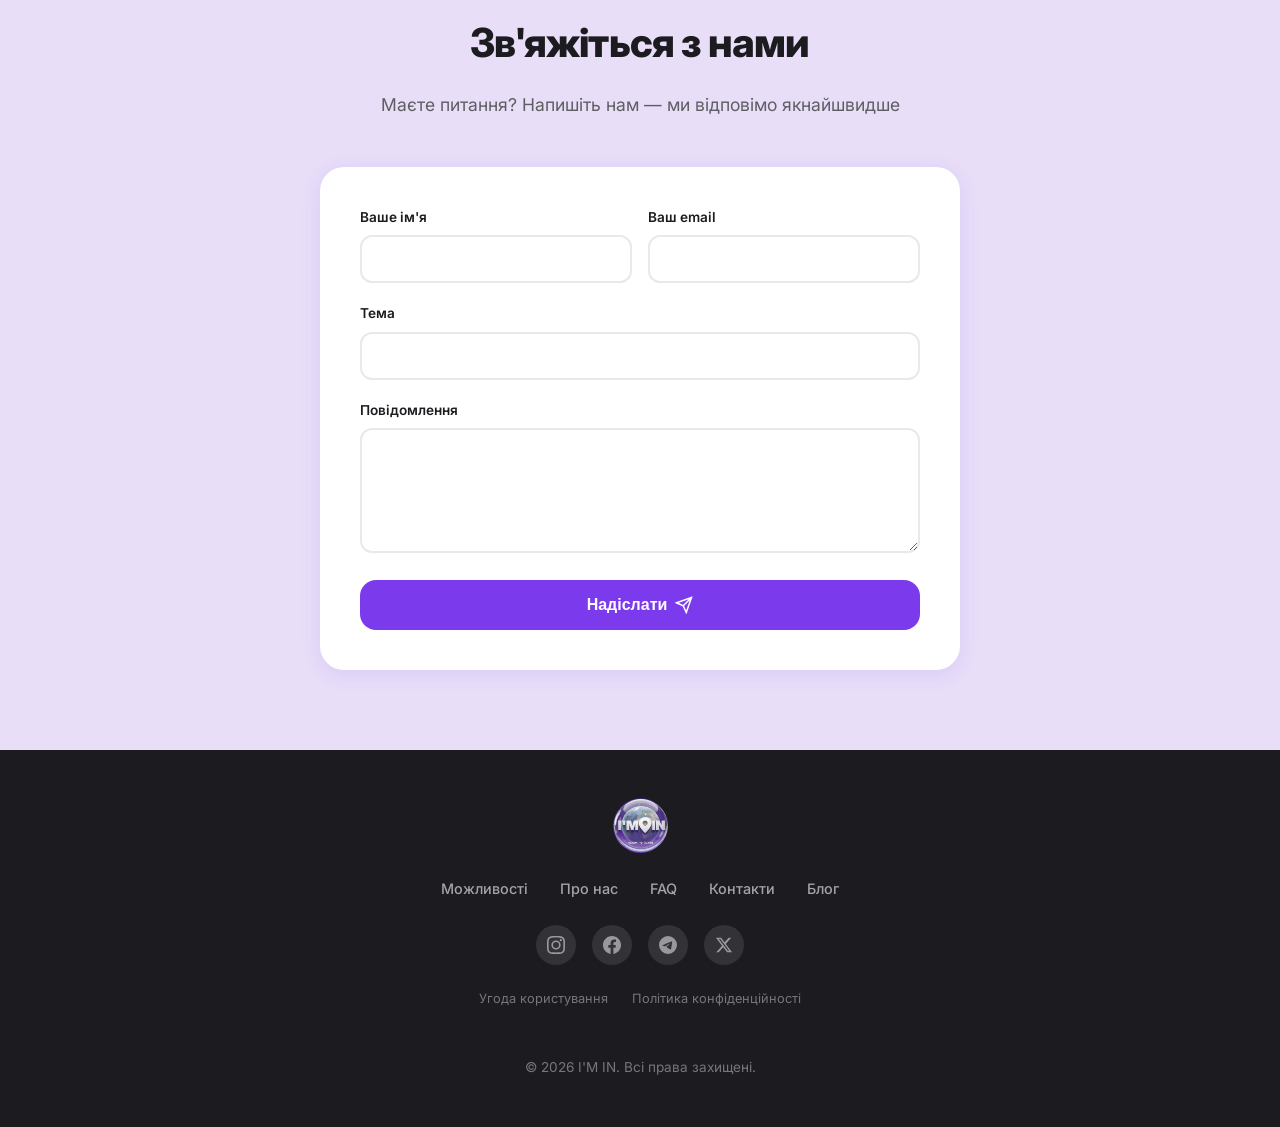
==== commit 73858548: "Add interactive guide to product news and What's New section (Build 91) Blog: updated 24 Mar entry i" ====
--- a/index.html
+++ b/index.html
@@ -494,6 +494,11 @@
             <p class="section-subtitle" data-translate="whatsnew.subtitle">Останні оновлення додатку — березень 2026</p>
             <div class="whatsnew-grid">
                 <div class="whatsnew-card">
+                    <div class="whatsnew-icon">📖</div>
+                    <h4 data-translate="whatsnew.guide.title">Інтерактивний гід</h4>
+                    <p data-translate="whatsnew.guide.desc">Покрокові підказки на кожному екрані: карта, стрічка, створення подій, налаштування. З'являється автоматично. Повторити: Налаштування → Про додаток → Навчання.</p>
+                </div>
+                <div class="whatsnew-card">
                     <div class="whatsnew-icon">🗺️</div>
                     <h4 data-translate="whatsnew.mapbox.title">Mapbox — новий провайдер карт</h4>
                     <p data-translate="whatsnew.mapbox.desc">Тепер можна обрати між Apple Maps та Mapbox. Більше деталей, додаткові стилі та покращена карта для різних регіонів.</p>
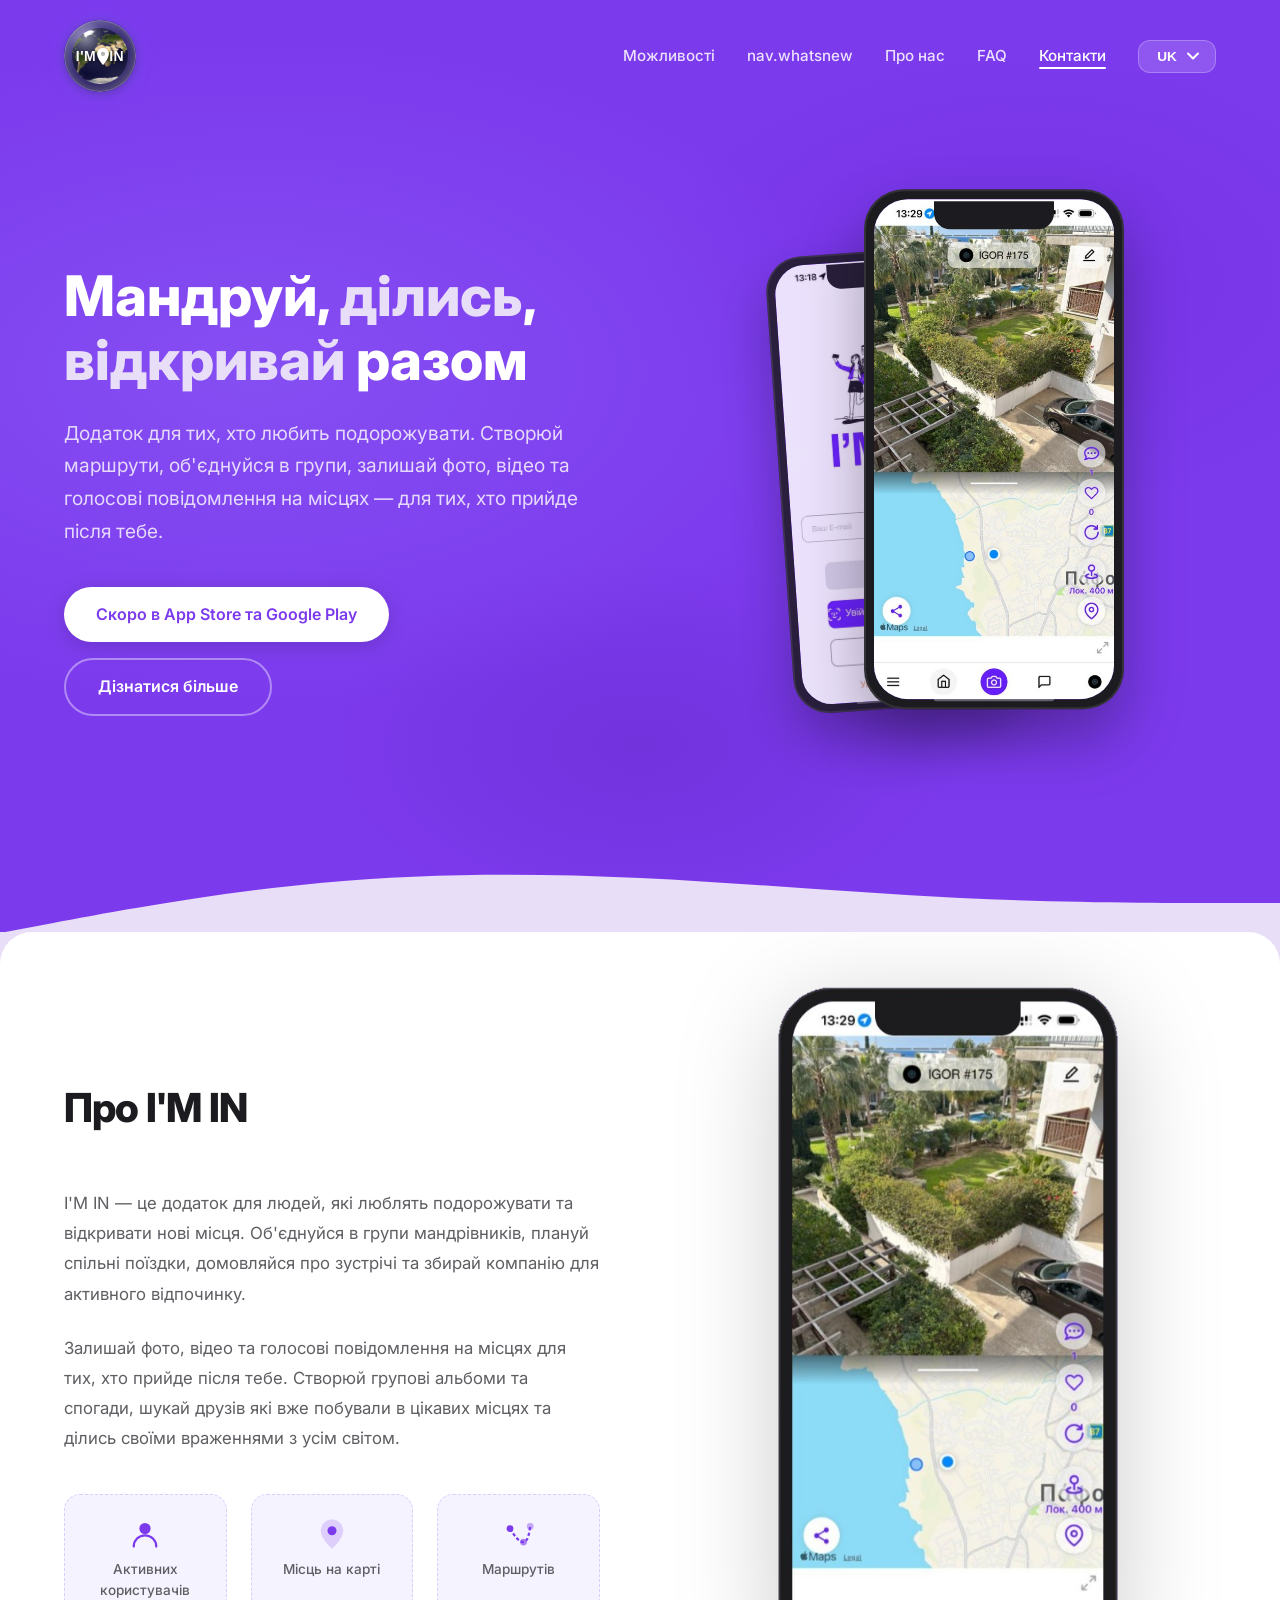
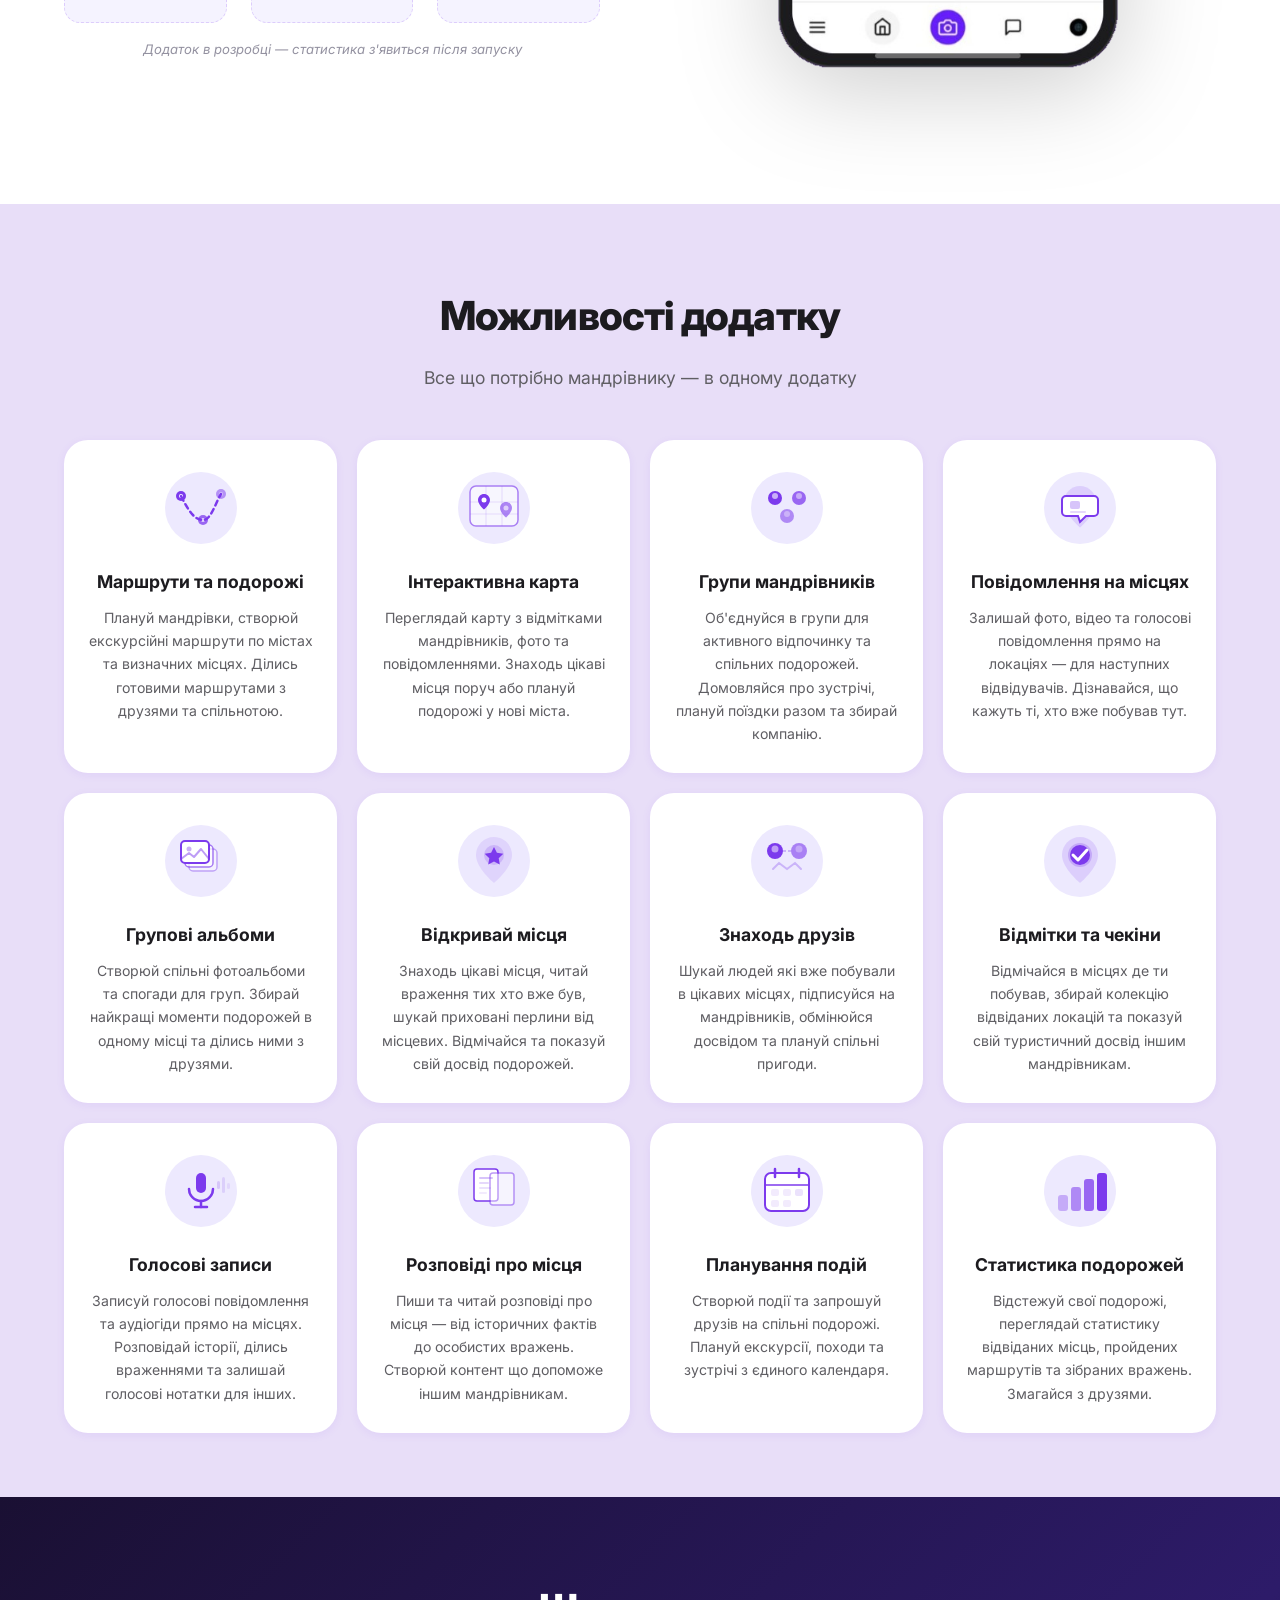
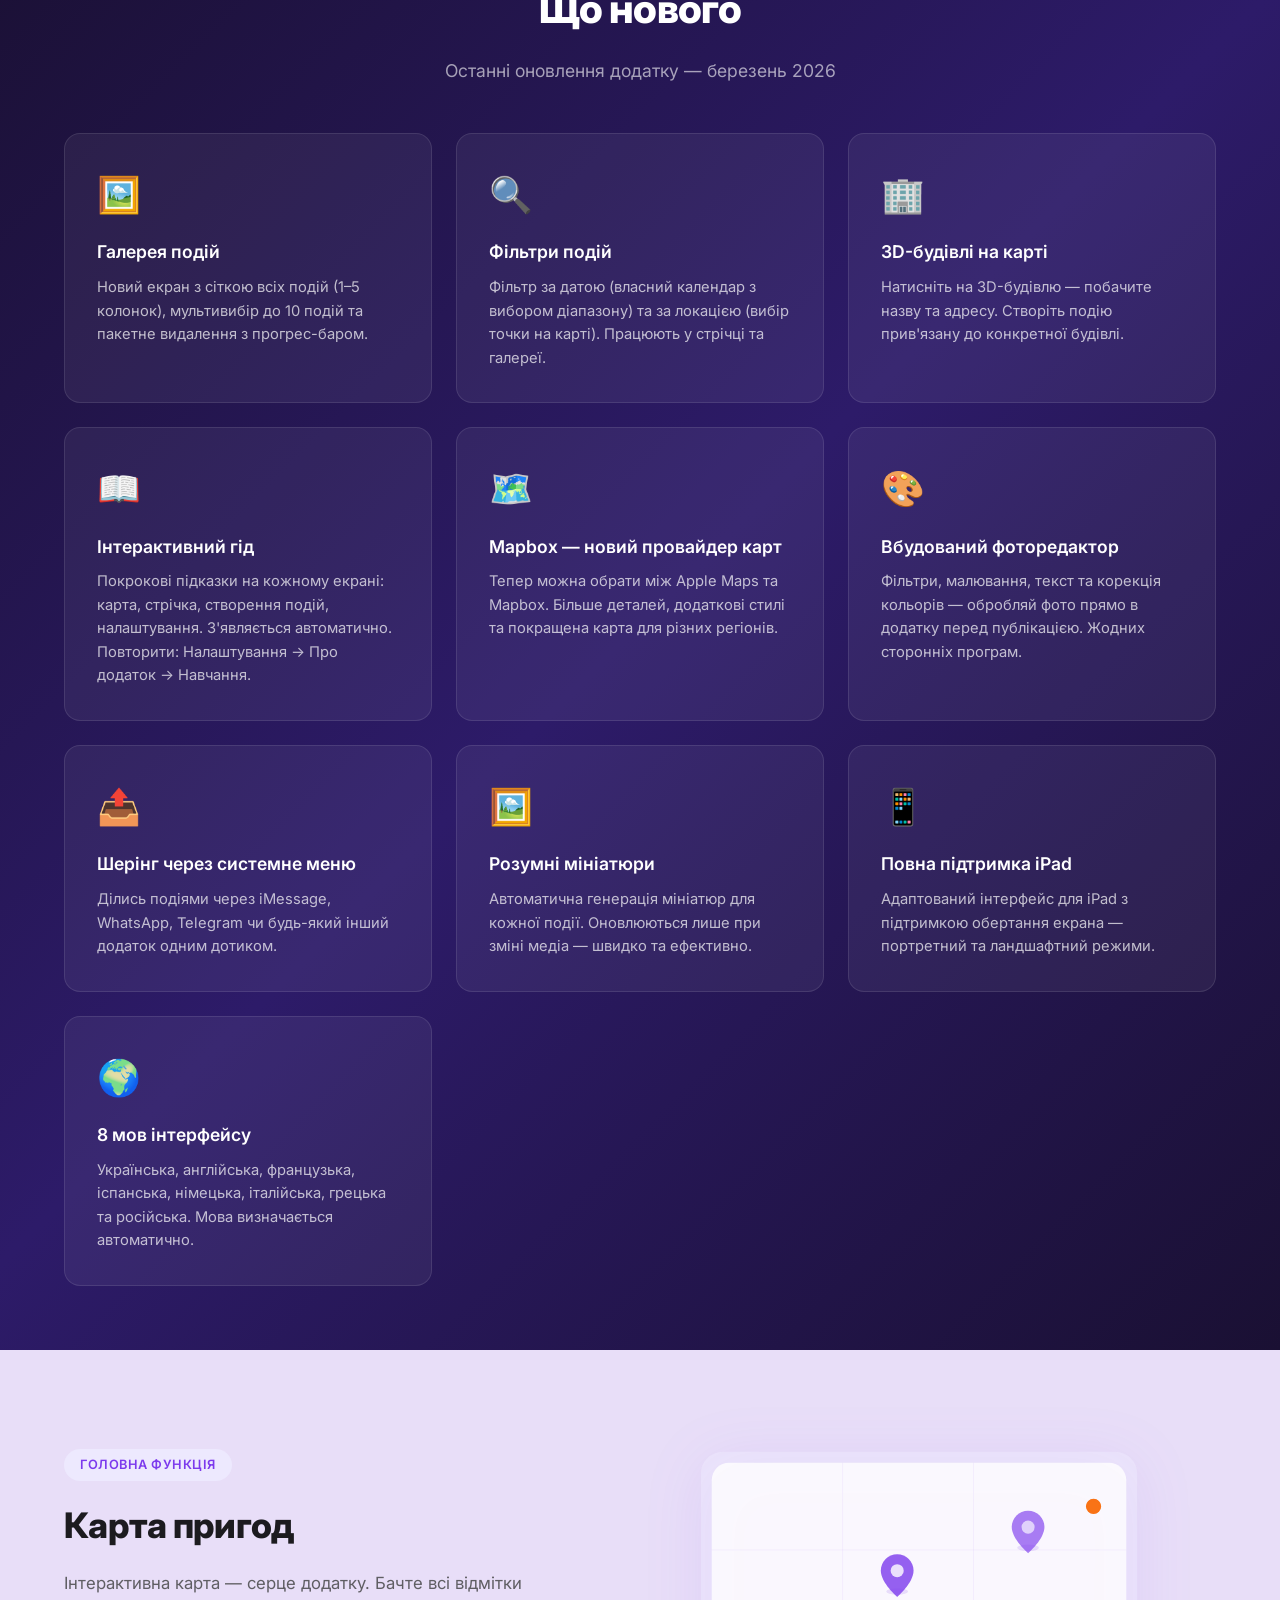
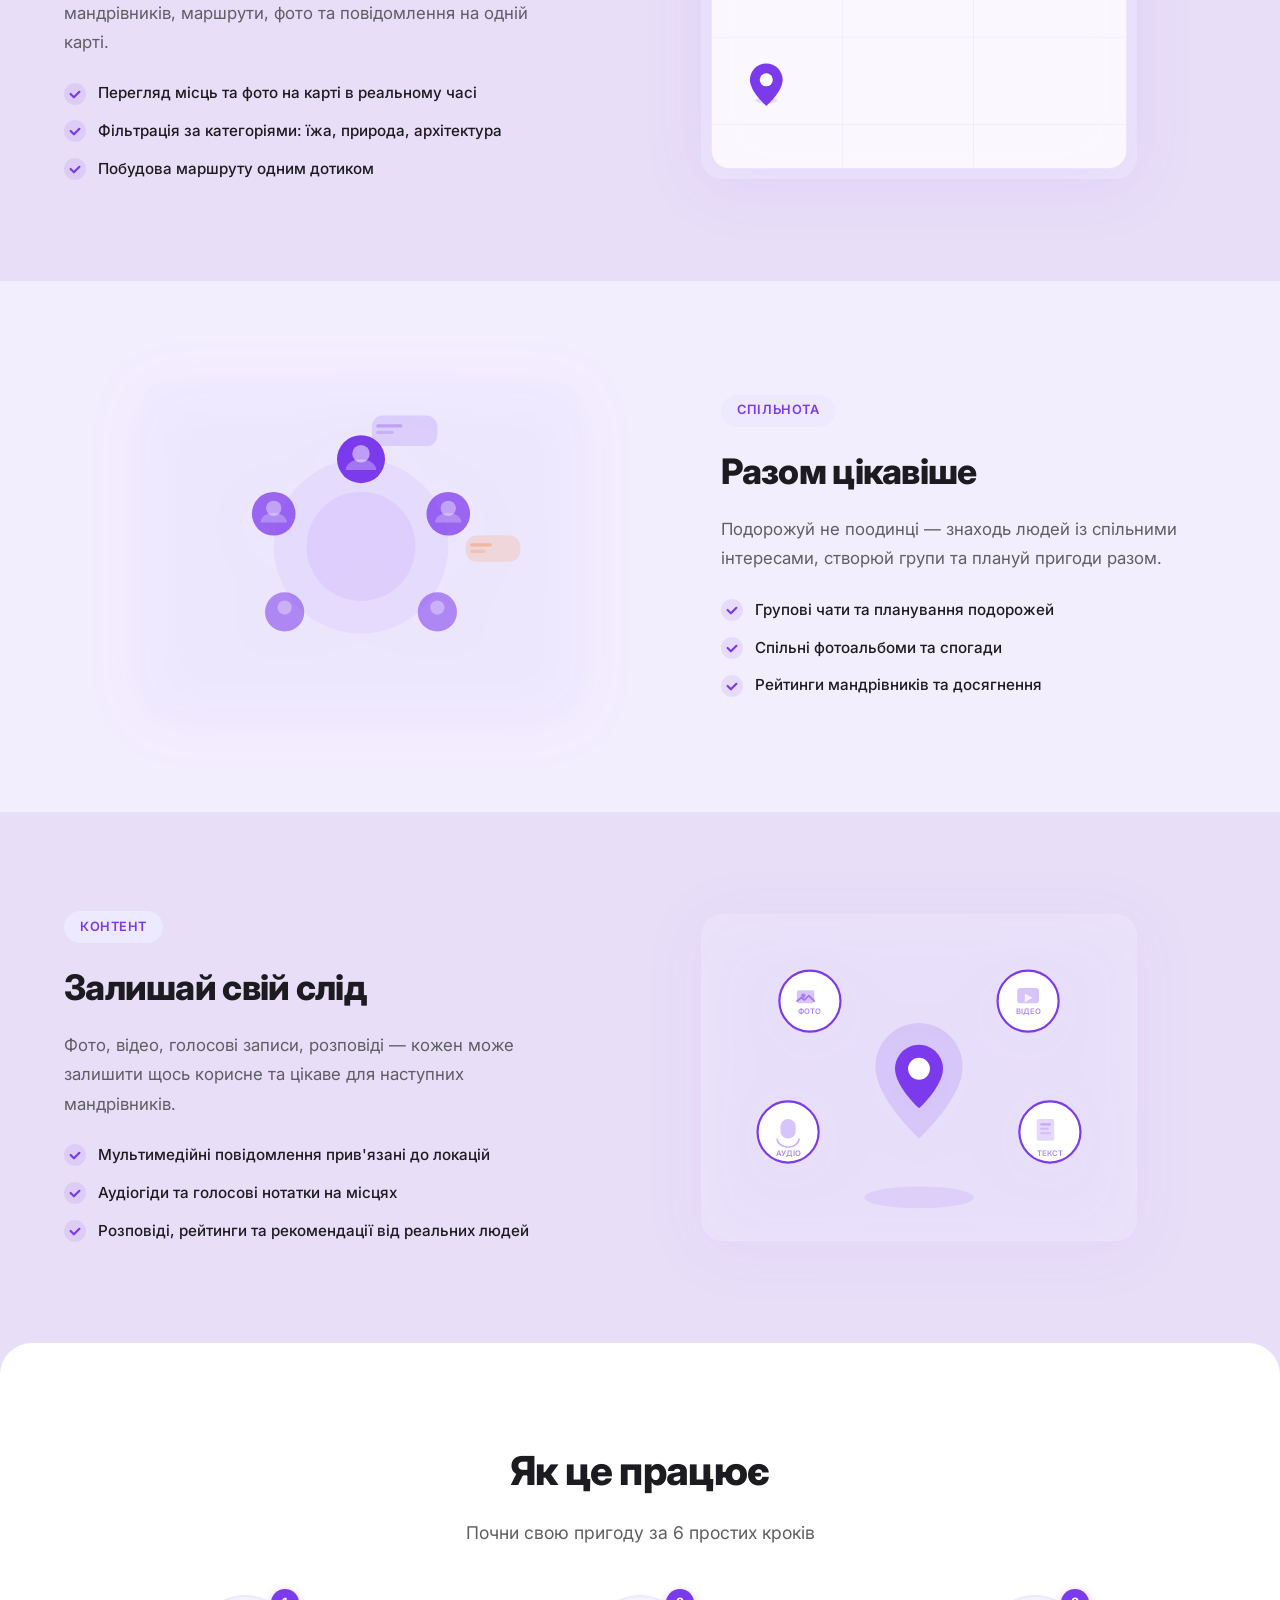
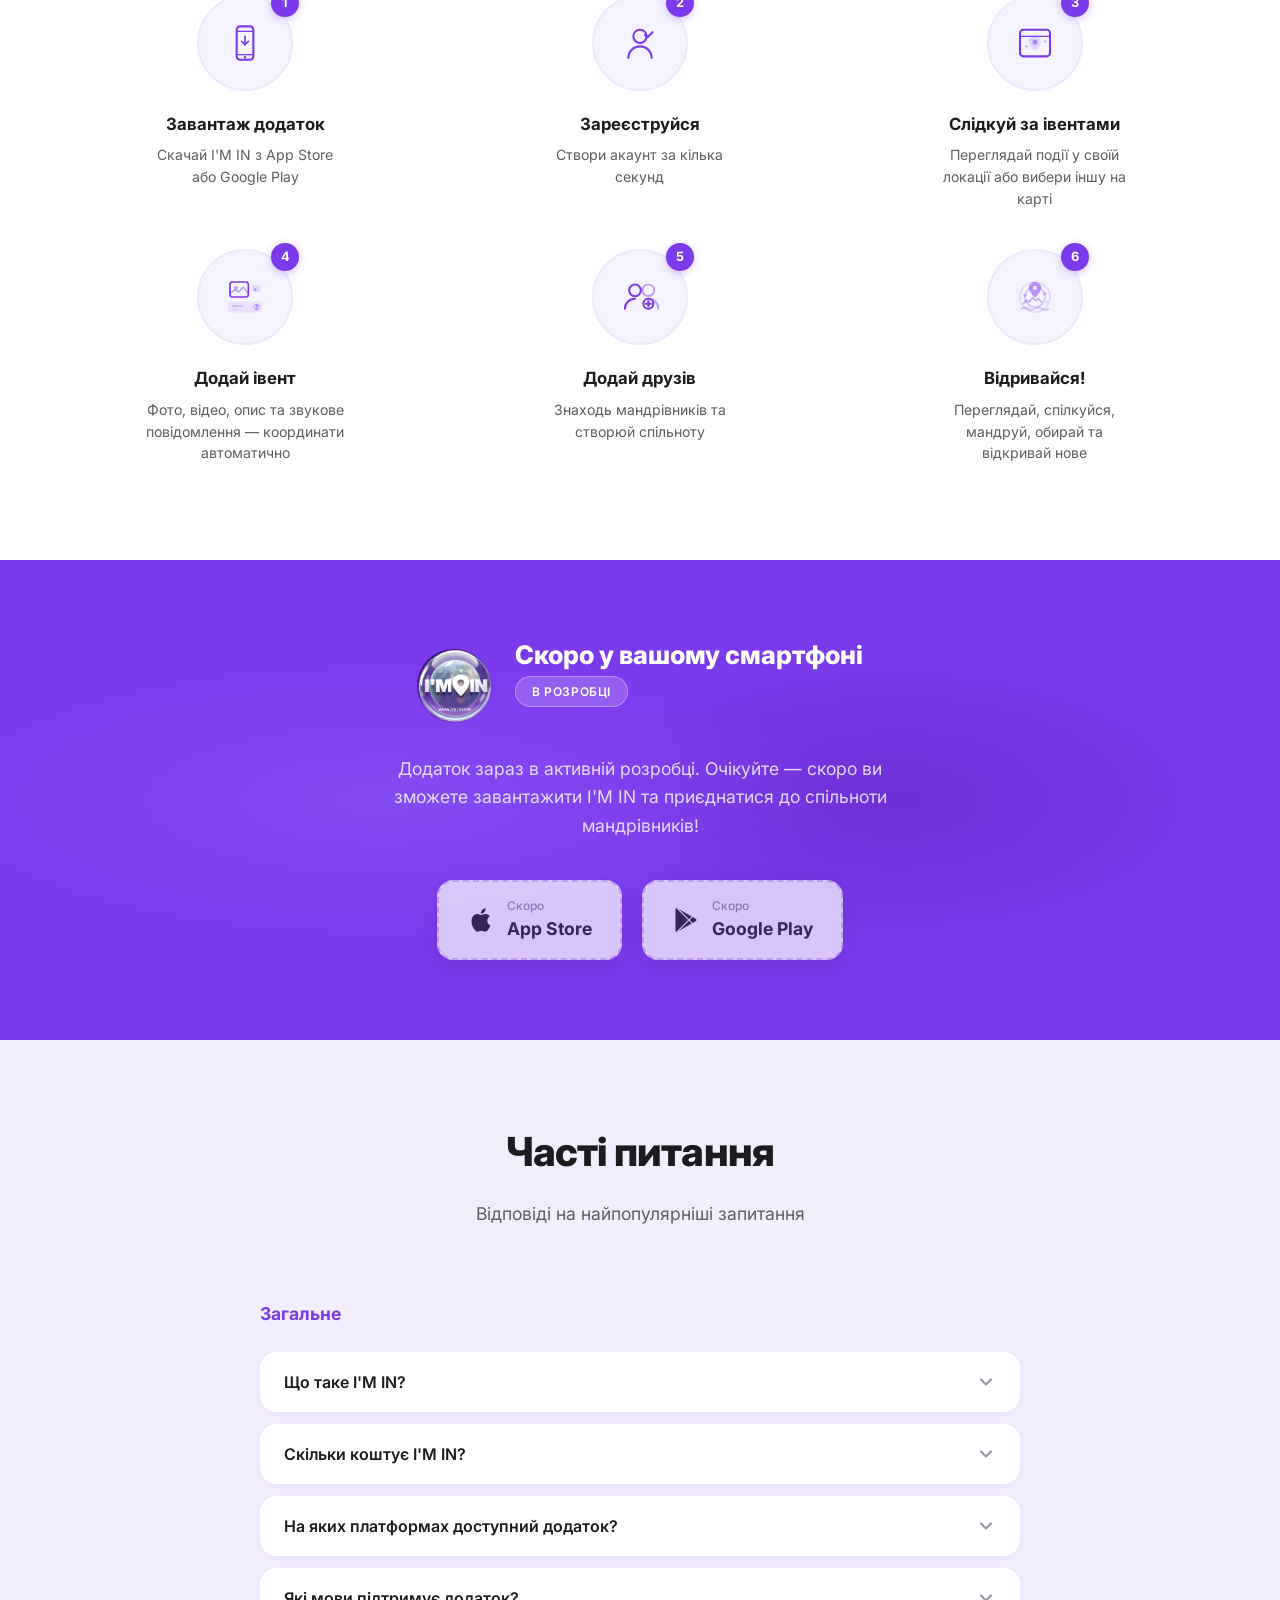
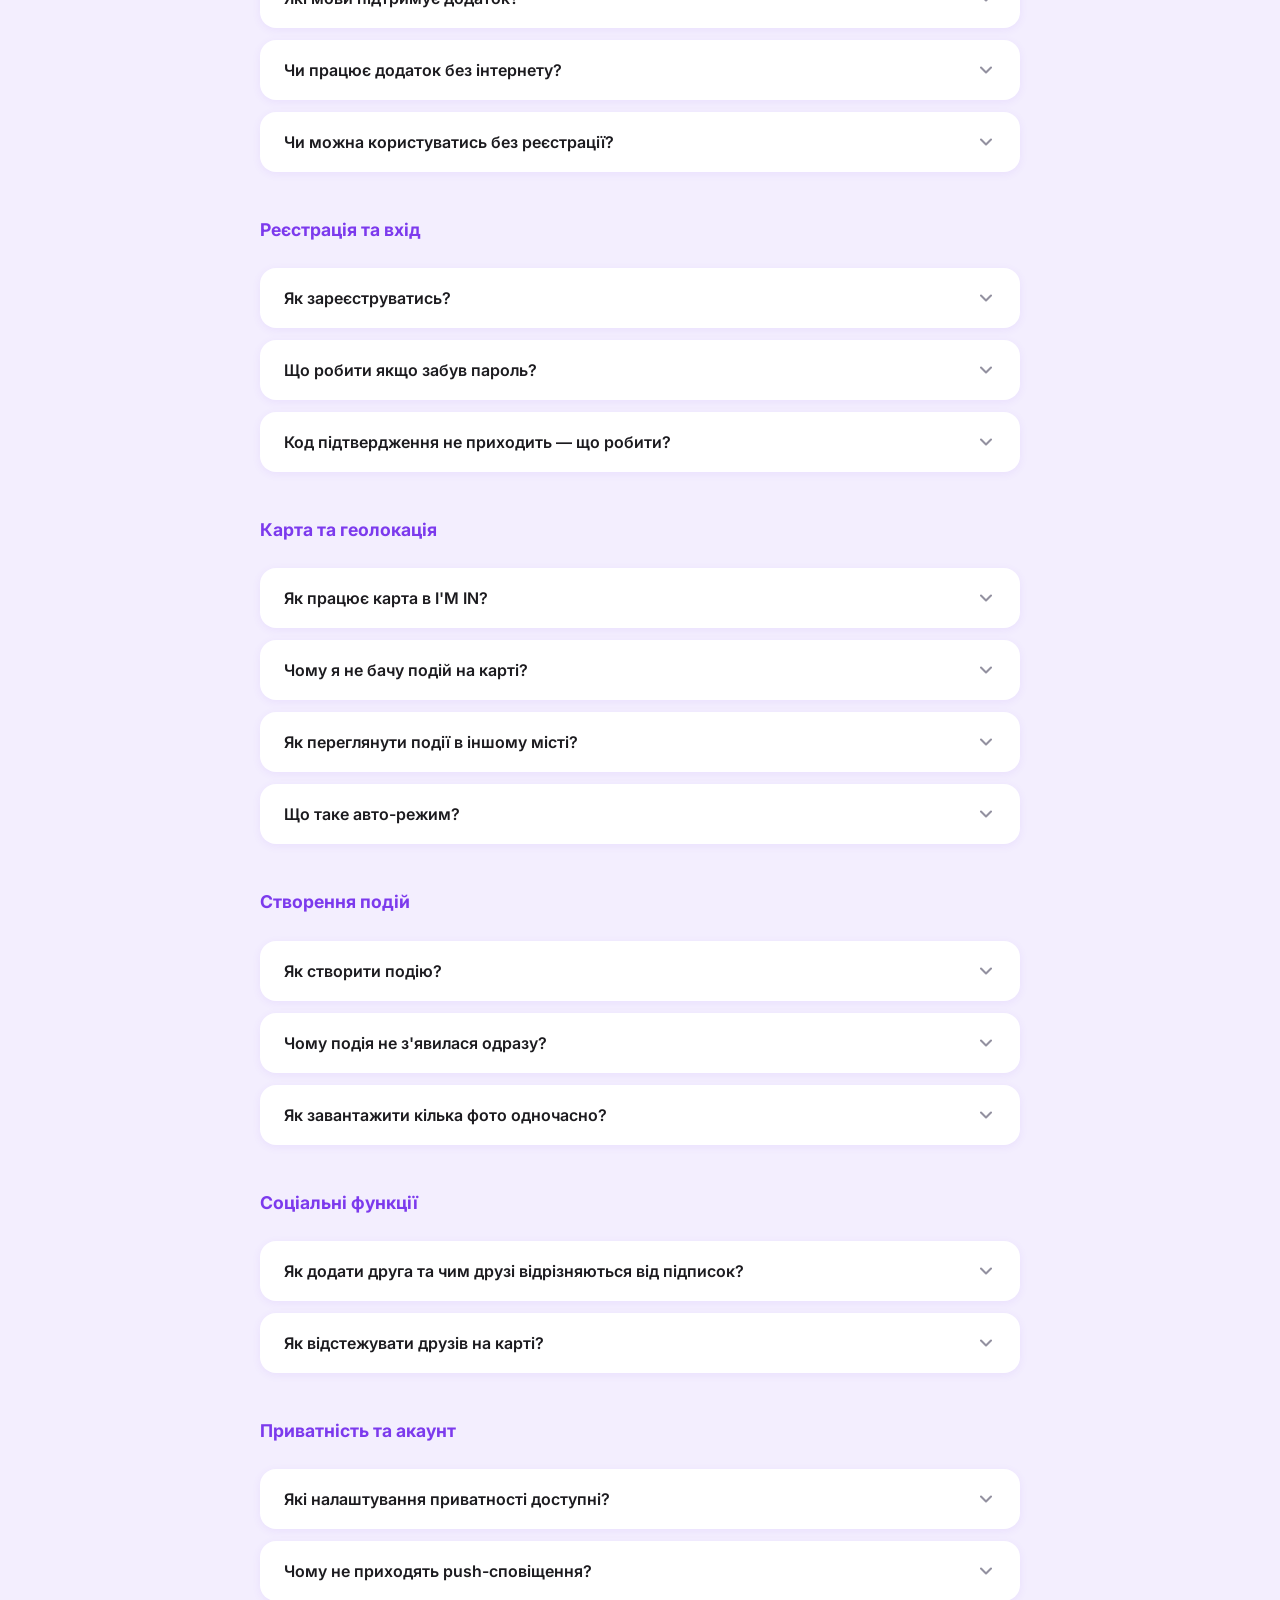
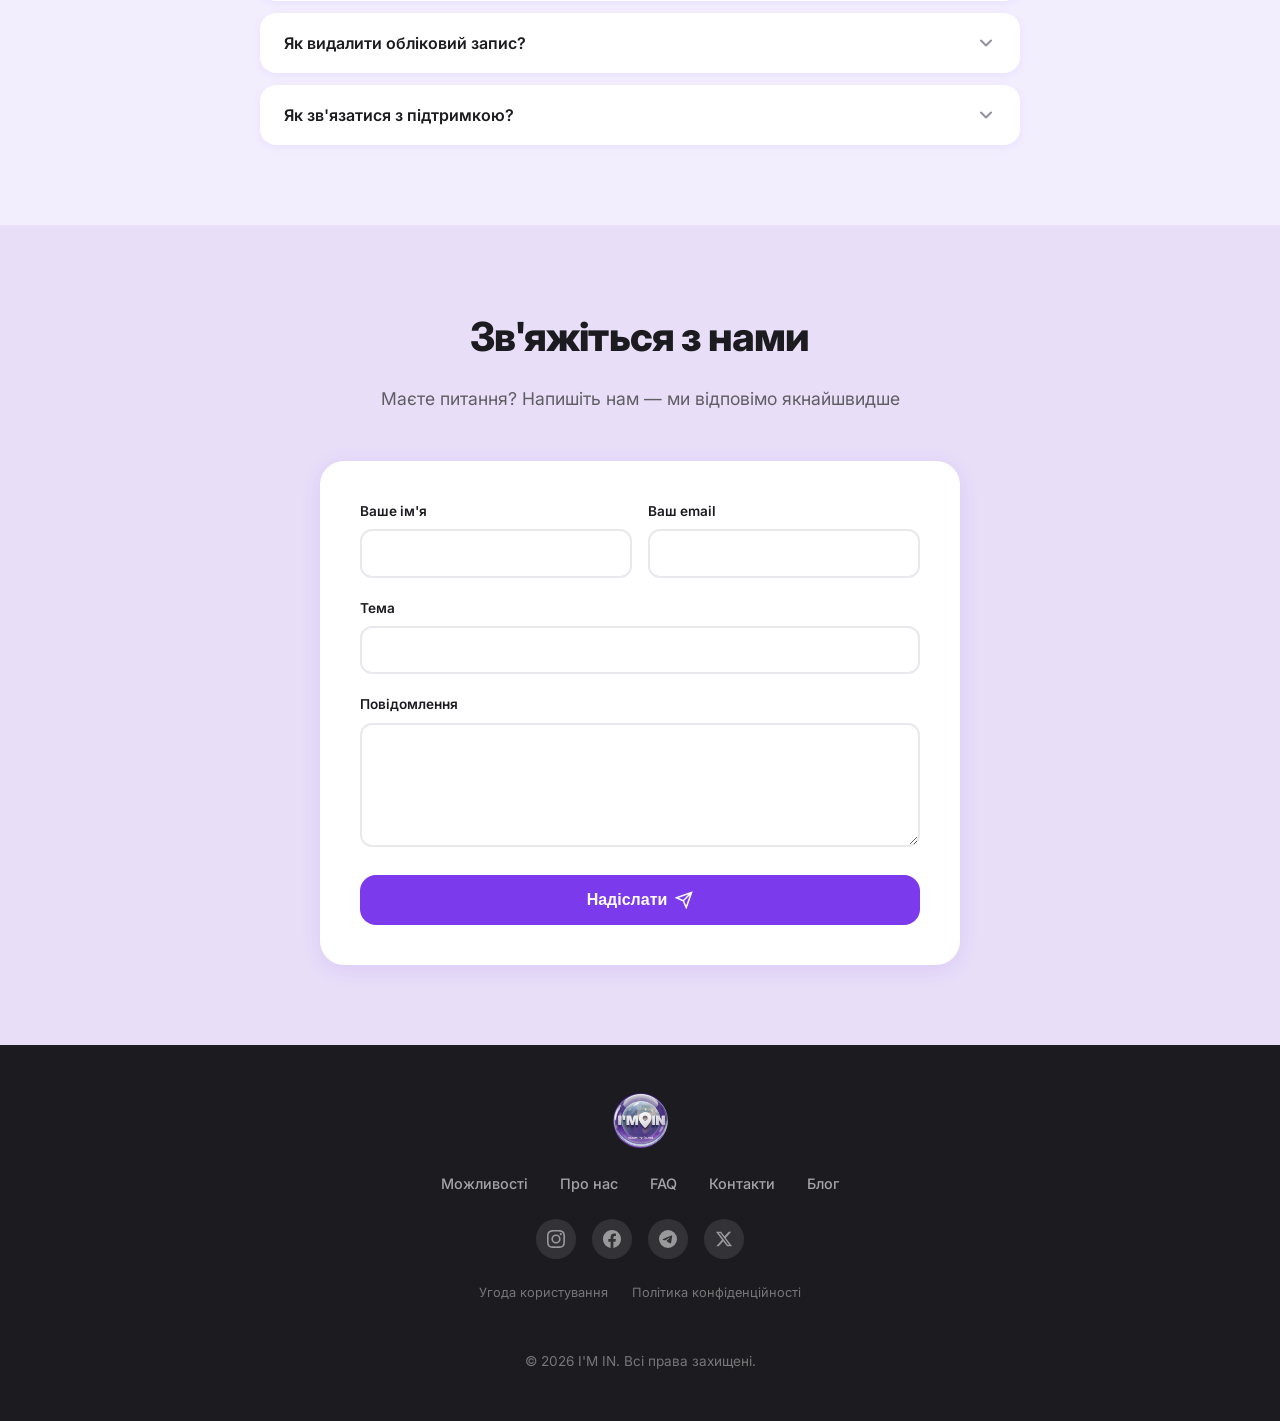
==== commit 39f3e790: "feat: add Builds 92-100 product news (28 Mar 2026) - blog.html: new top card in all 7 languages — ev" ====
--- a/index.html
+++ b/index.html
@@ -494,6 +494,21 @@
             <p class="section-subtitle" data-translate="whatsnew.subtitle">Останні оновлення додатку — березень 2026</p>
             <div class="whatsnew-grid">
                 <div class="whatsnew-card">
+                    <div class="whatsnew-icon">🖼️</div>
+                    <h4 data-translate="whatsnew.gallery.title">Галерея подій</h4>
+                    <p data-translate="whatsnew.gallery.desc">Новий екран з сіткою всіх подій (1–5 колонок), мультивибір до 10 подій та пакетне видалення з прогрес-баром.</p>
+                </div>
+                <div class="whatsnew-card">
+                    <div class="whatsnew-icon">🔍</div>
+                    <h4 data-translate="whatsnew.filters.title">Фільтри подій</h4>
+                    <p data-translate="whatsnew.filters.desc">Фільтр за датою (власний календар з вибором діапазону) та за локацією (вибір точки на карті). Працюють у стрічці та галереї.</p>
+                </div>
+                <div class="whatsnew-card">
+                    <div class="whatsnew-icon">🏢</div>
+                    <h4 data-translate="whatsnew.buildings.title">3D-будівлі на карті</h4>
+                    <p data-translate="whatsnew.buildings.desc">Натисніть на 3D-будівлю — побачите назву та адресу. Створіть подію прив'язану до конкретної будівлі.</p>
+                </div>
+                <div class="whatsnew-card">
                     <div class="whatsnew-icon">📖</div>
                     <h4 data-translate="whatsnew.guide.title">Інтерактивний гід</h4>
                     <p data-translate="whatsnew.guide.desc">Покрокові підказки на кожному екрані: карта, стрічка, створення подій, налаштування. З'являється автоматично. Повторити: Налаштування → Про додаток → Навчання.</p>
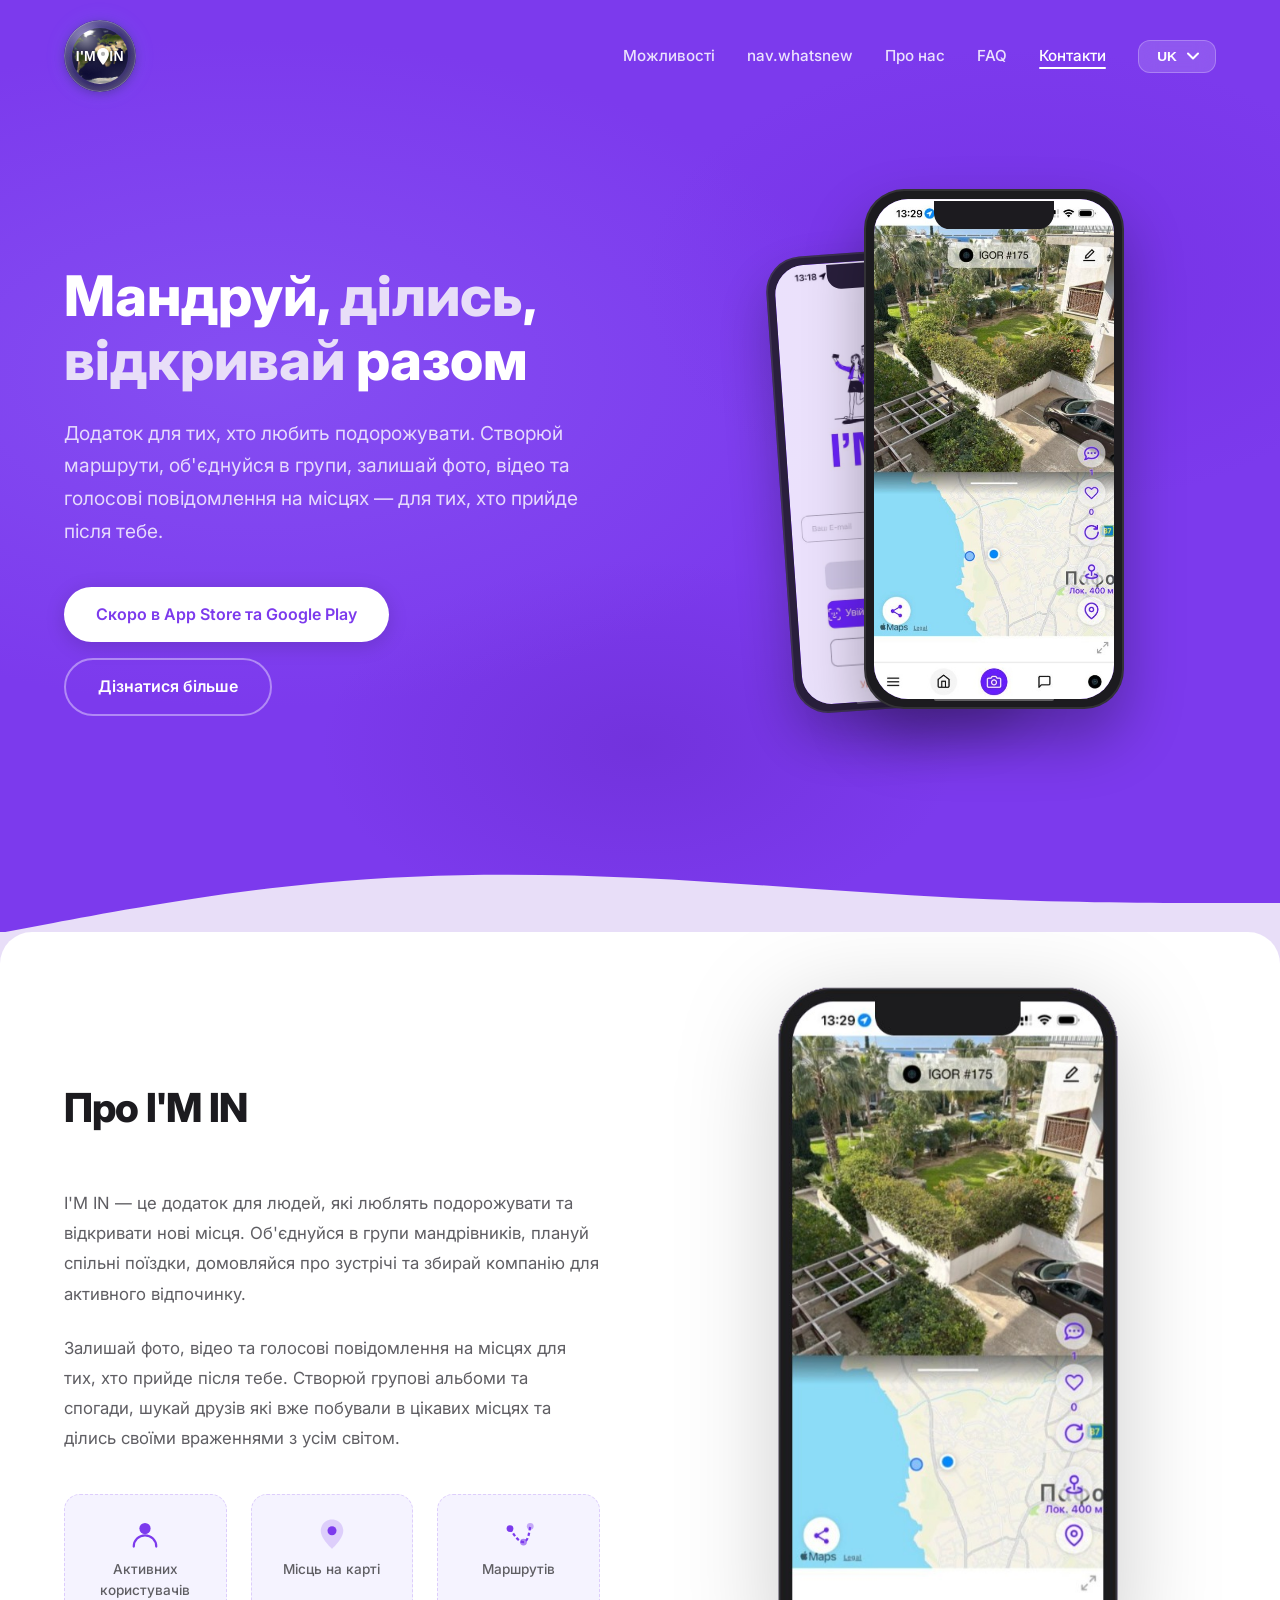
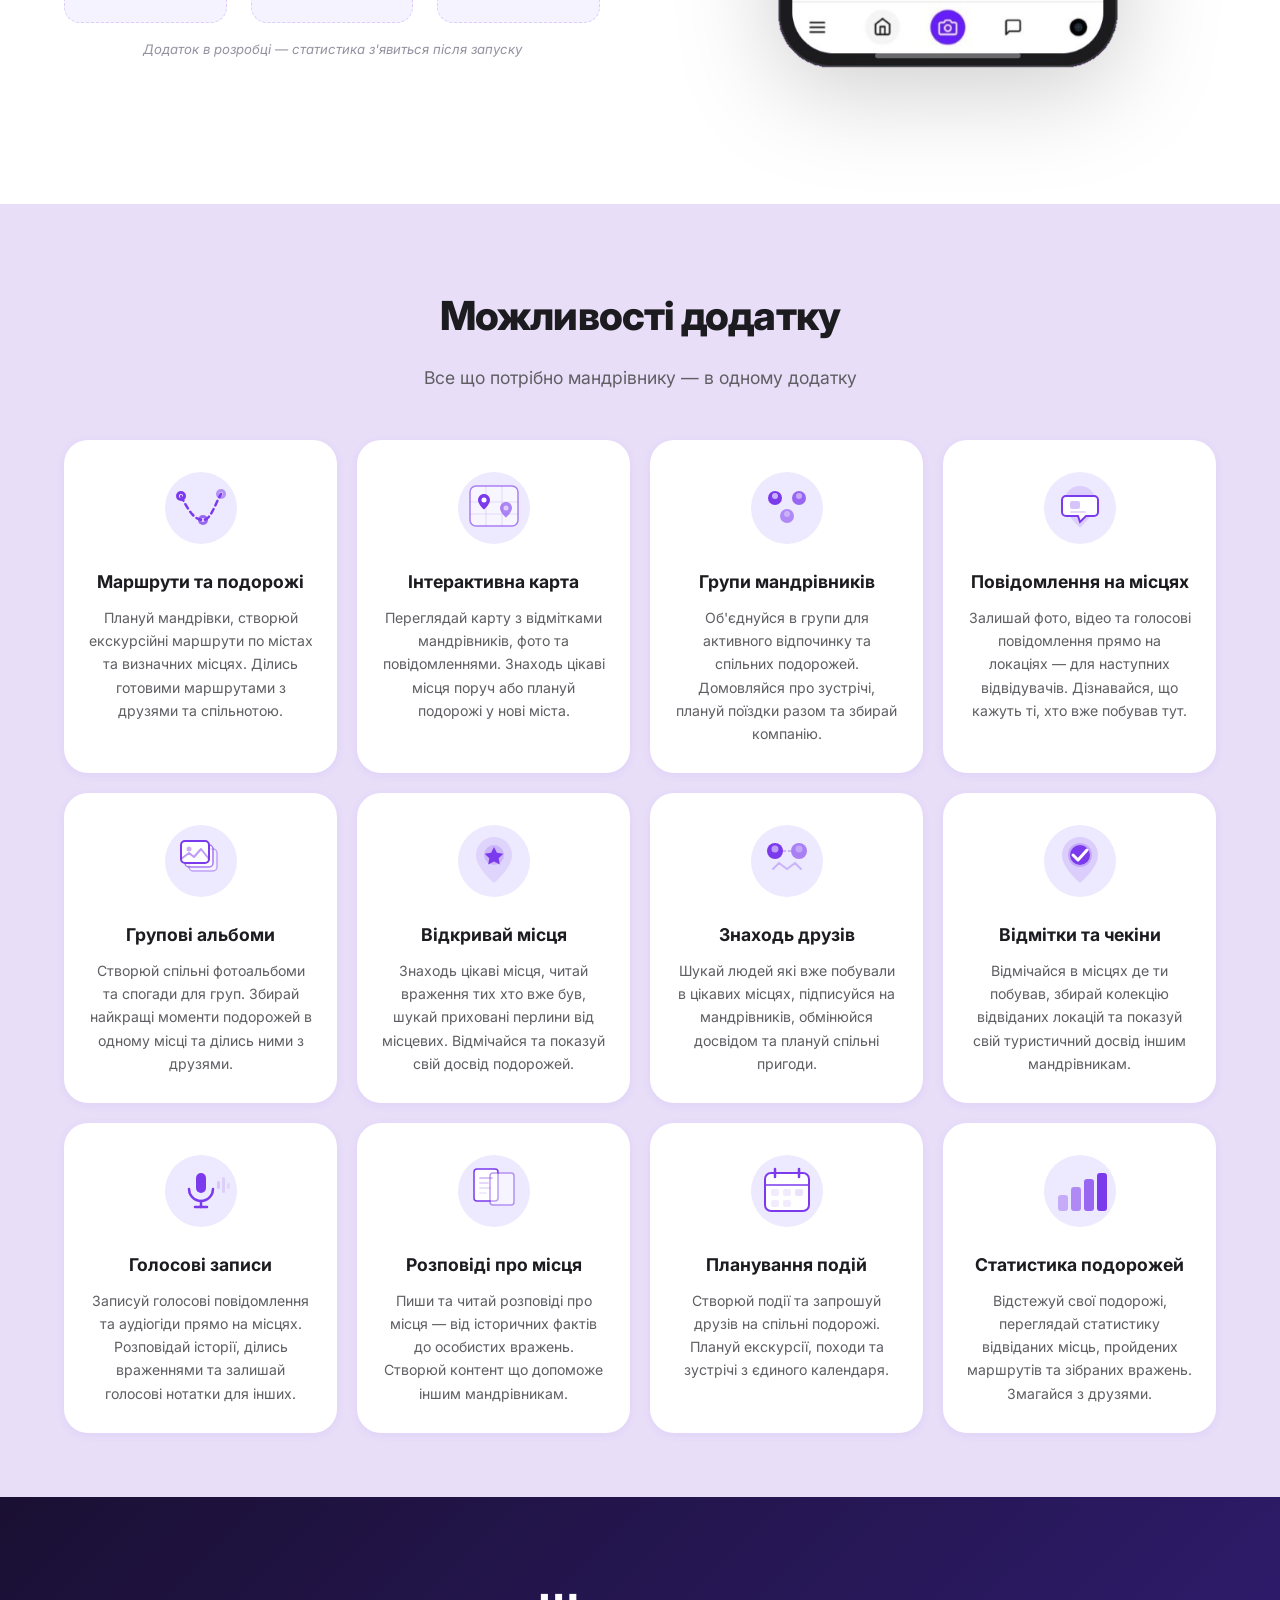
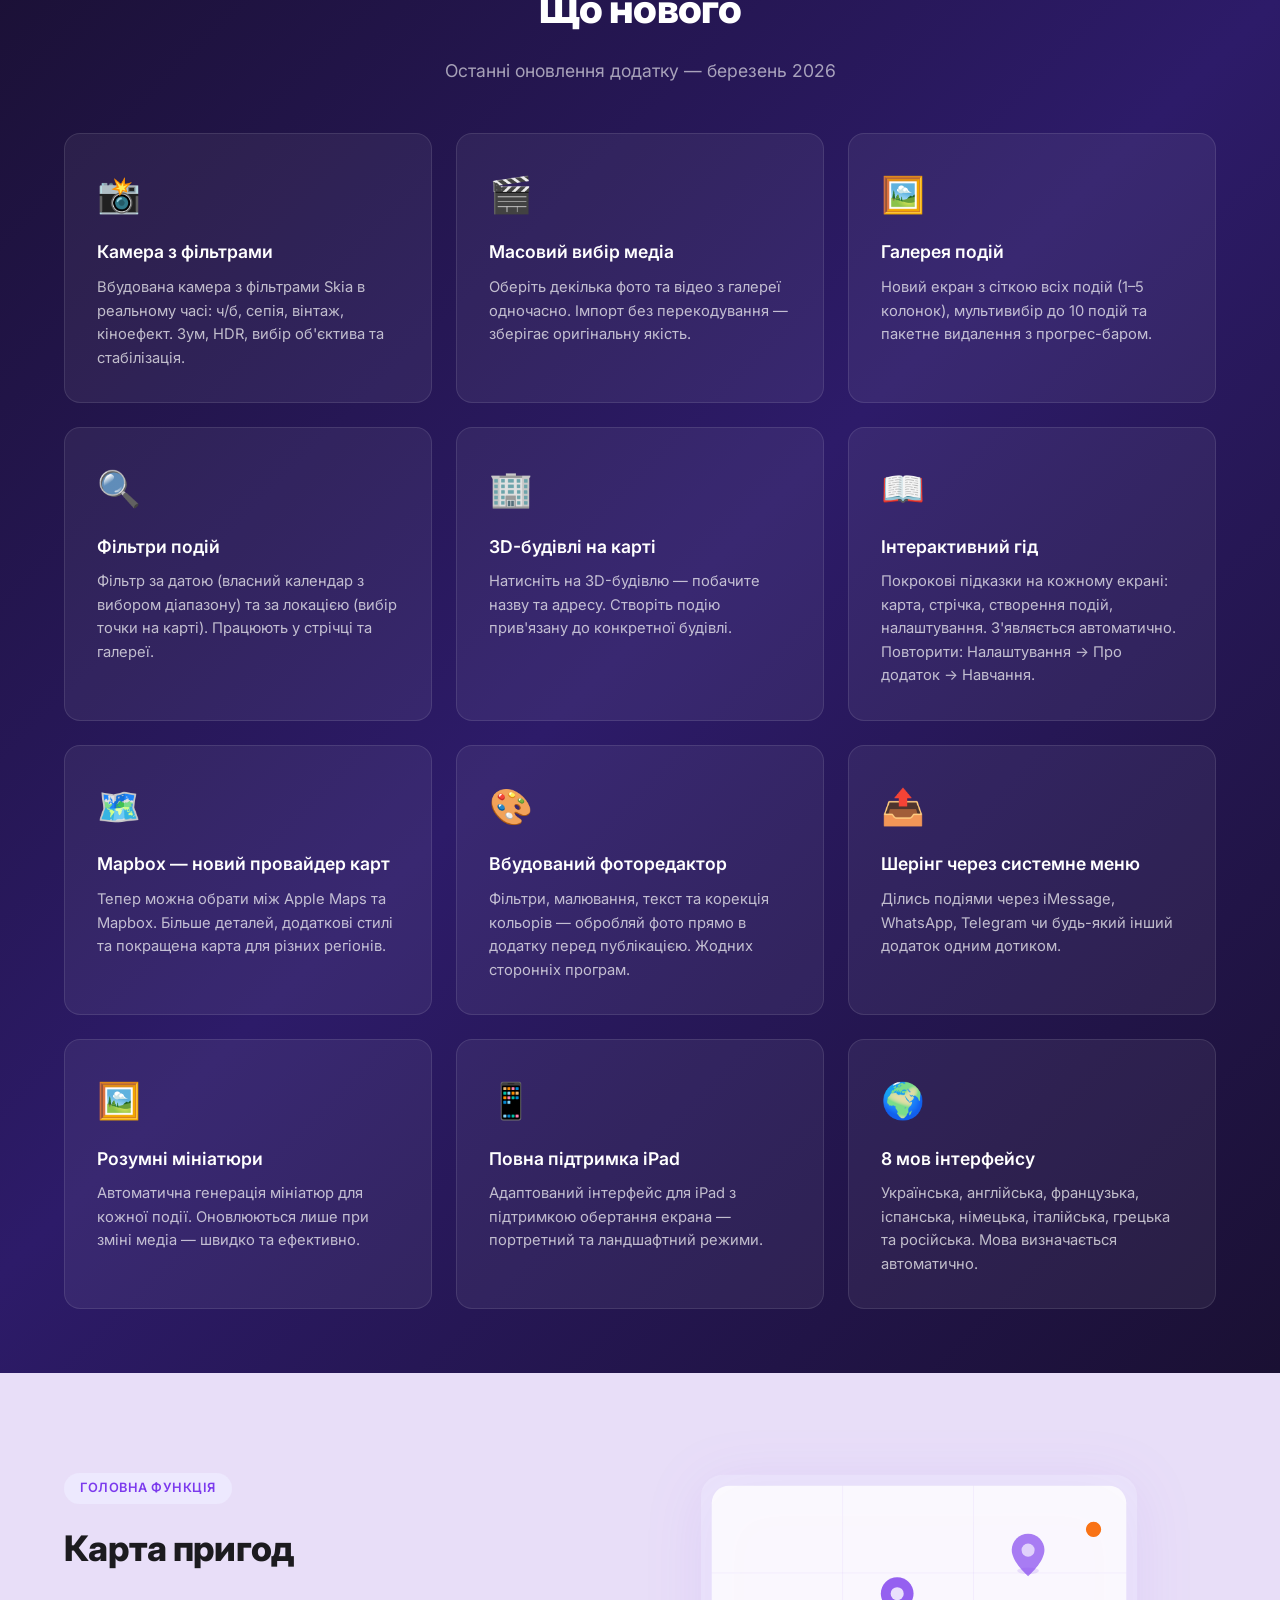
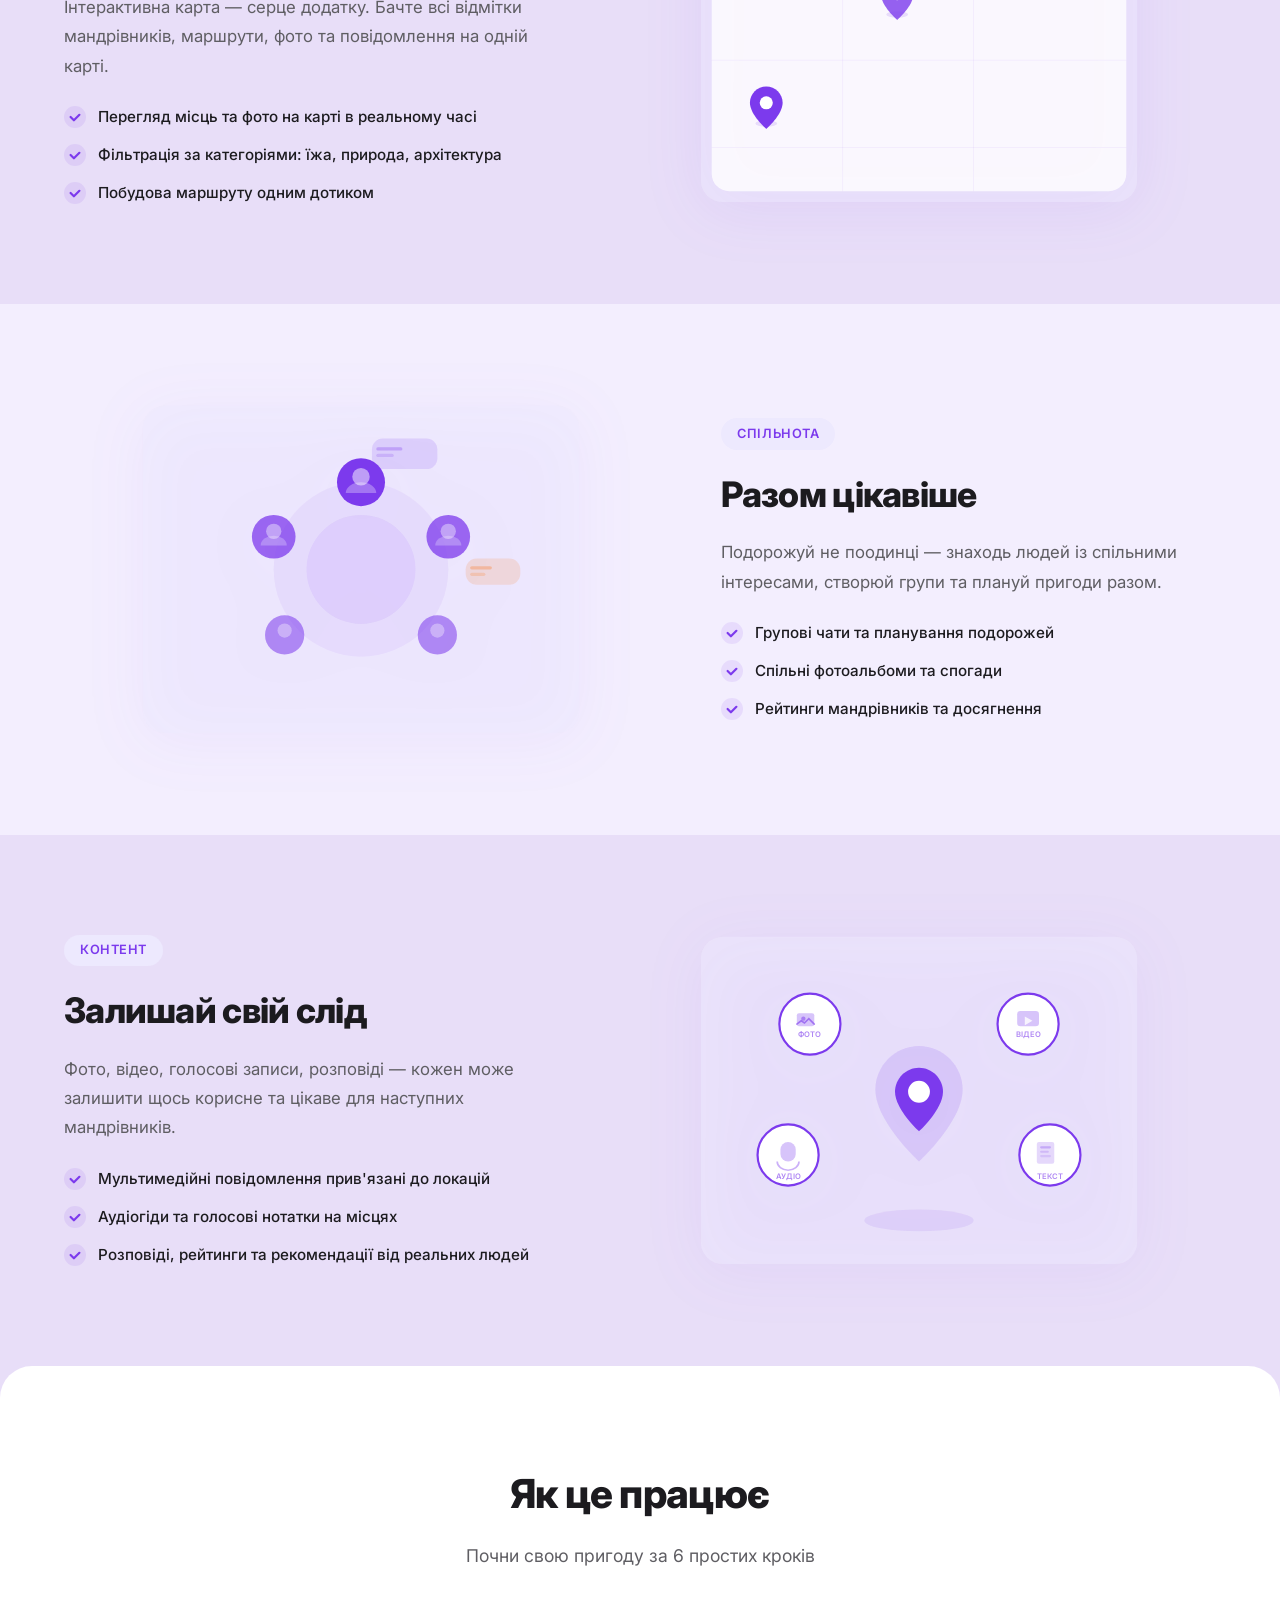
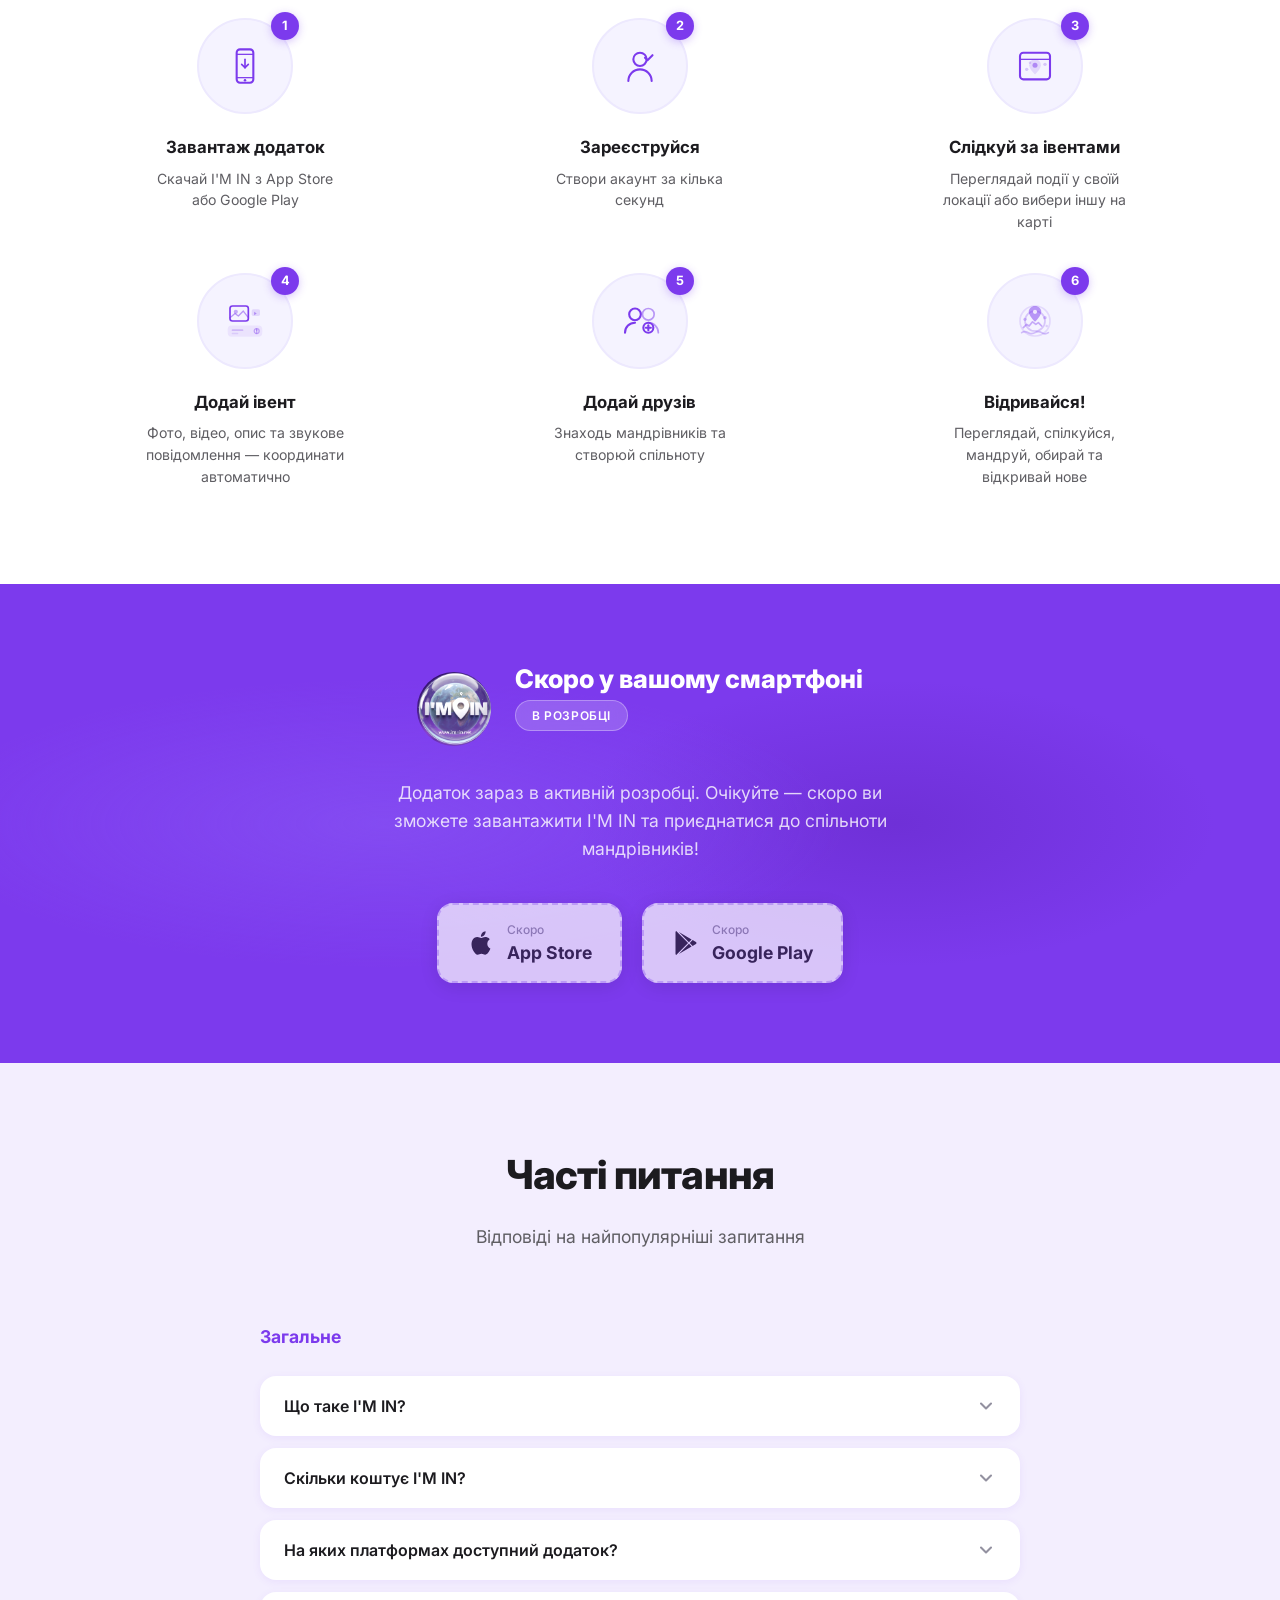
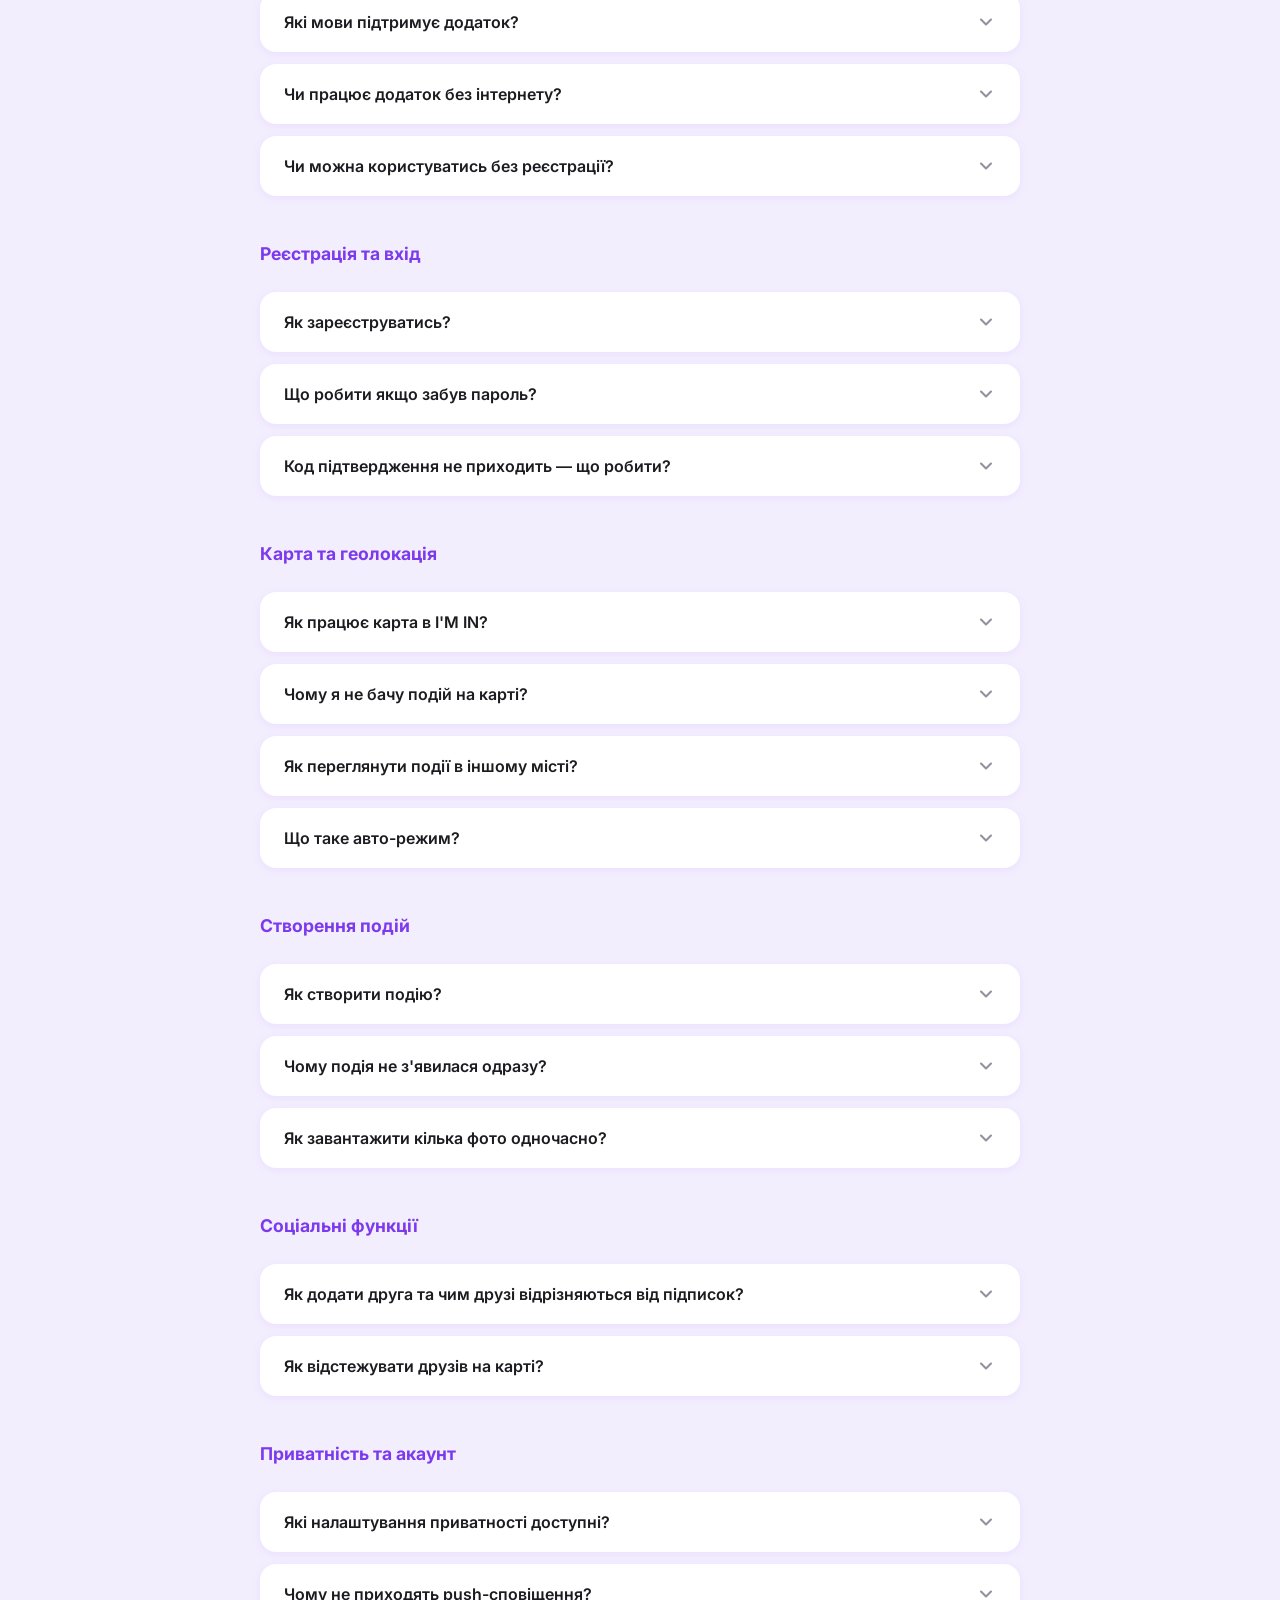
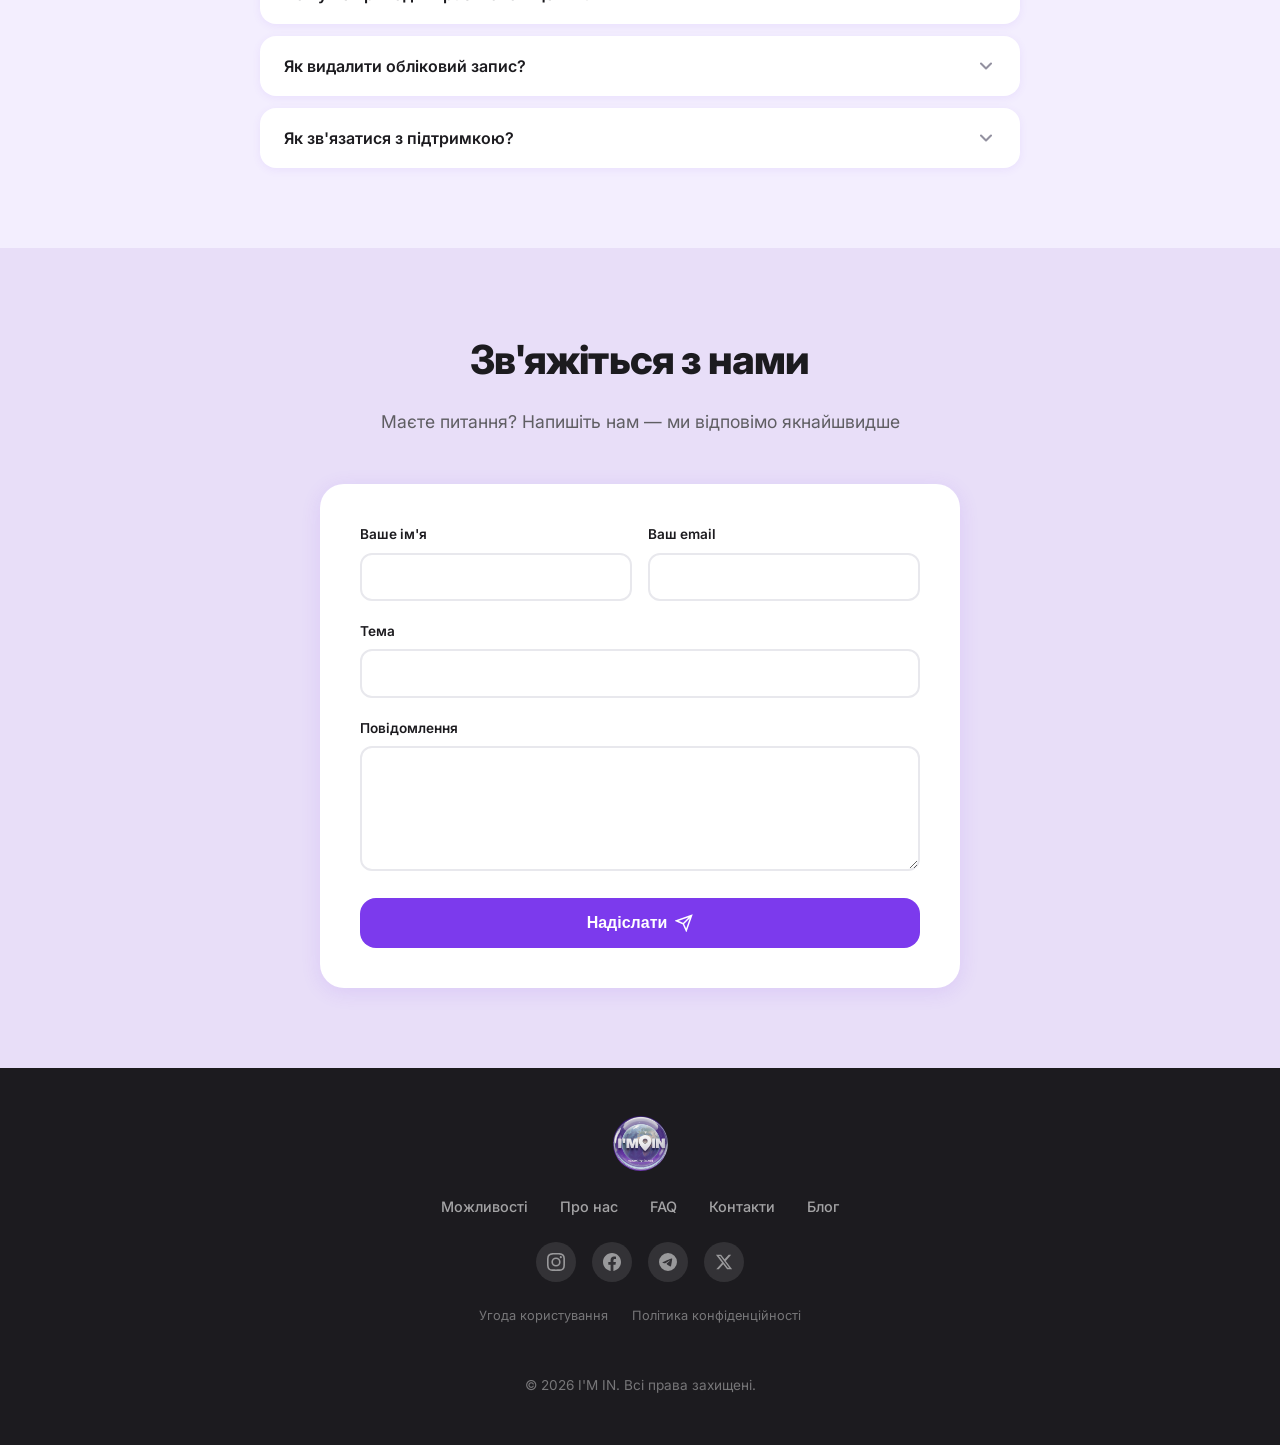
==== commit 0a1479a5: "Add product news for builds 101-104: camera filters, batch media, refactoring - blog.html: new news " ====
--- a/index.html
+++ b/index.html
@@ -494,6 +494,16 @@
             <p class="section-subtitle" data-translate="whatsnew.subtitle">Останні оновлення додатку — березень 2026</p>
             <div class="whatsnew-grid">
                 <div class="whatsnew-card">
+                    <div class="whatsnew-icon">📸</div>
+                    <h4 data-translate="whatsnew.camera.title">Камера з фільтрами</h4>
+                    <p data-translate="whatsnew.camera.desc">Вбудована камера з фільтрами Skia в реальному часі: ч/б, сепія, вінтаж, кіноефект. Зум, HDR, вибір об'єктива та стабілізація.</p>
+                </div>
+                <div class="whatsnew-card">
+                    <div class="whatsnew-icon">🎬</div>
+                    <h4 data-translate="whatsnew.batchmedia.title">Масовий вибір медіа</h4>
+                    <p data-translate="whatsnew.batchmedia.desc">Оберіть декілька фото та відео з галереї одночасно. Імпорт без перекодування — зберігає оригінальну якість.</p>
+                </div>
+                <div class="whatsnew-card">
                     <div class="whatsnew-icon">🖼️</div>
                     <h4 data-translate="whatsnew.gallery.title">Галерея подій</h4>
                     <p data-translate="whatsnew.gallery.desc">Новий екран з сіткою всіх подій (1–5 колонок), мультивибір до 10 подій та пакетне видалення з прогрес-баром.</p>
